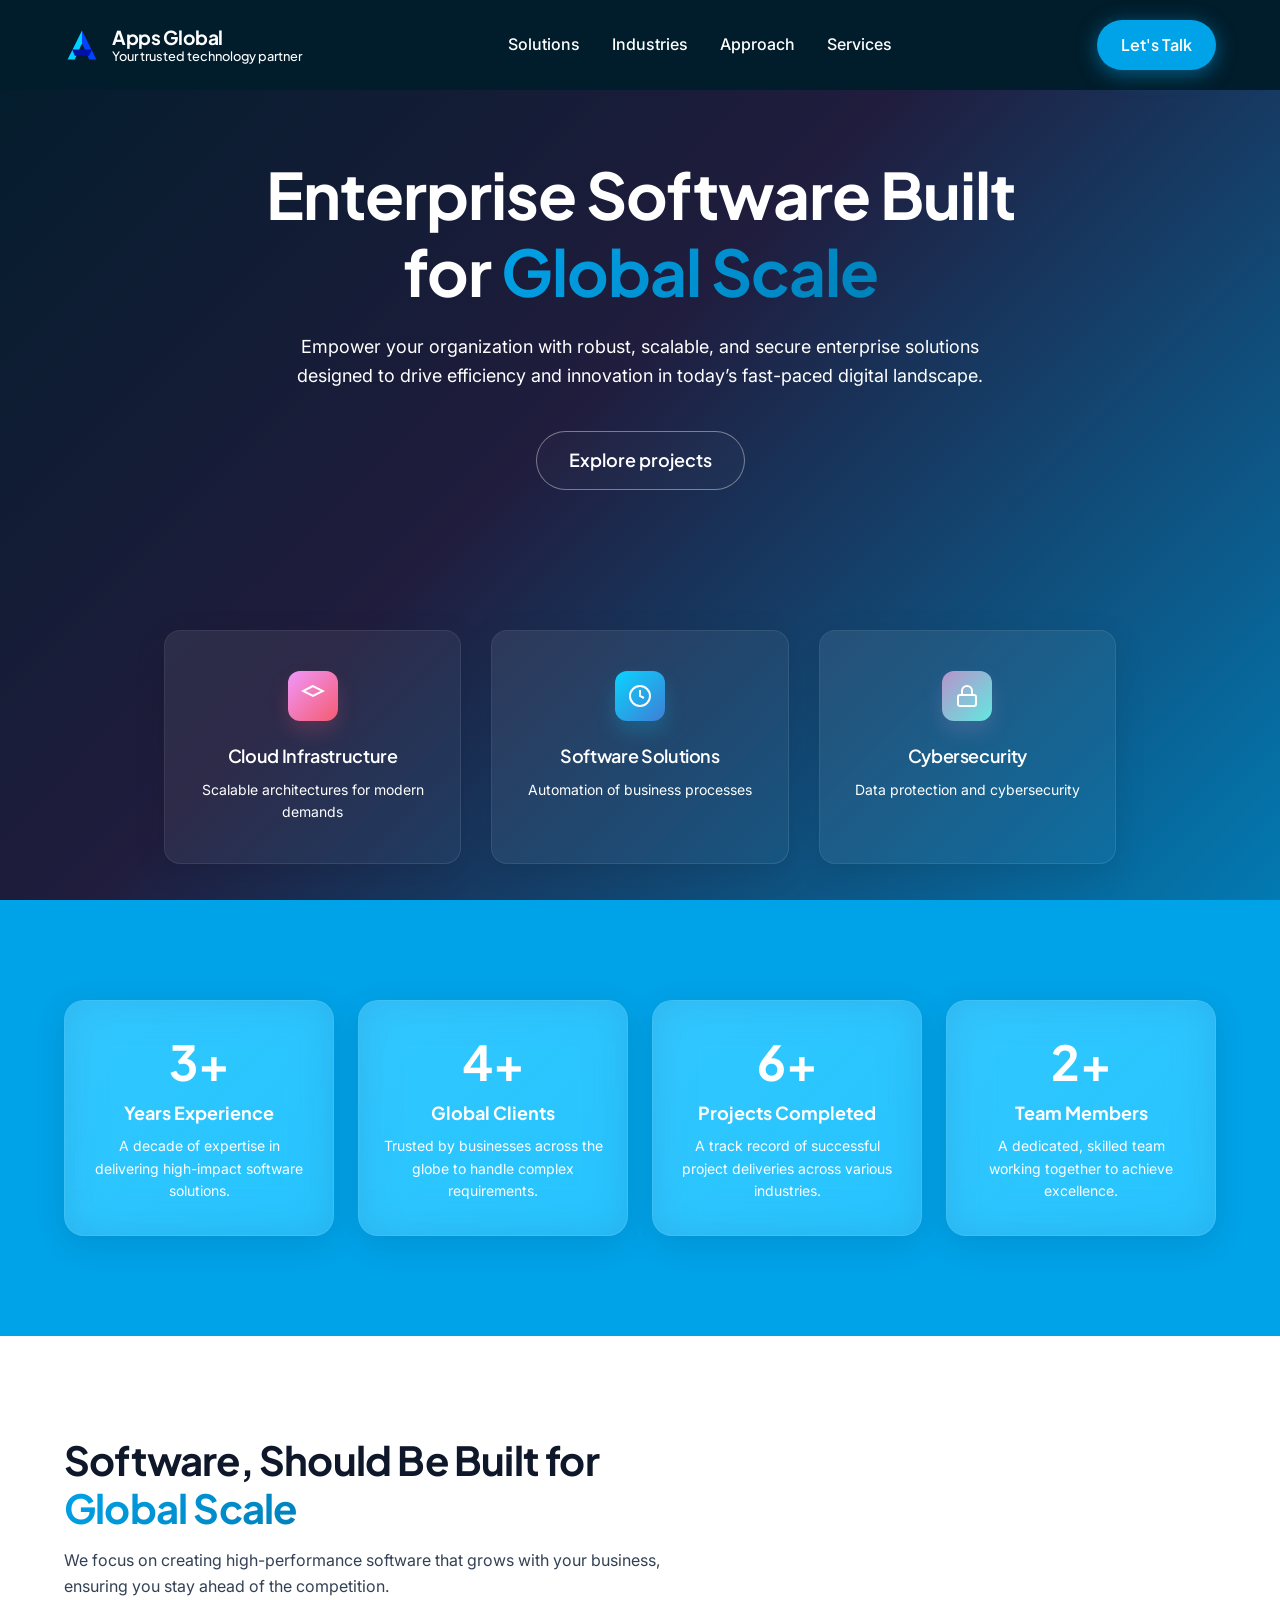
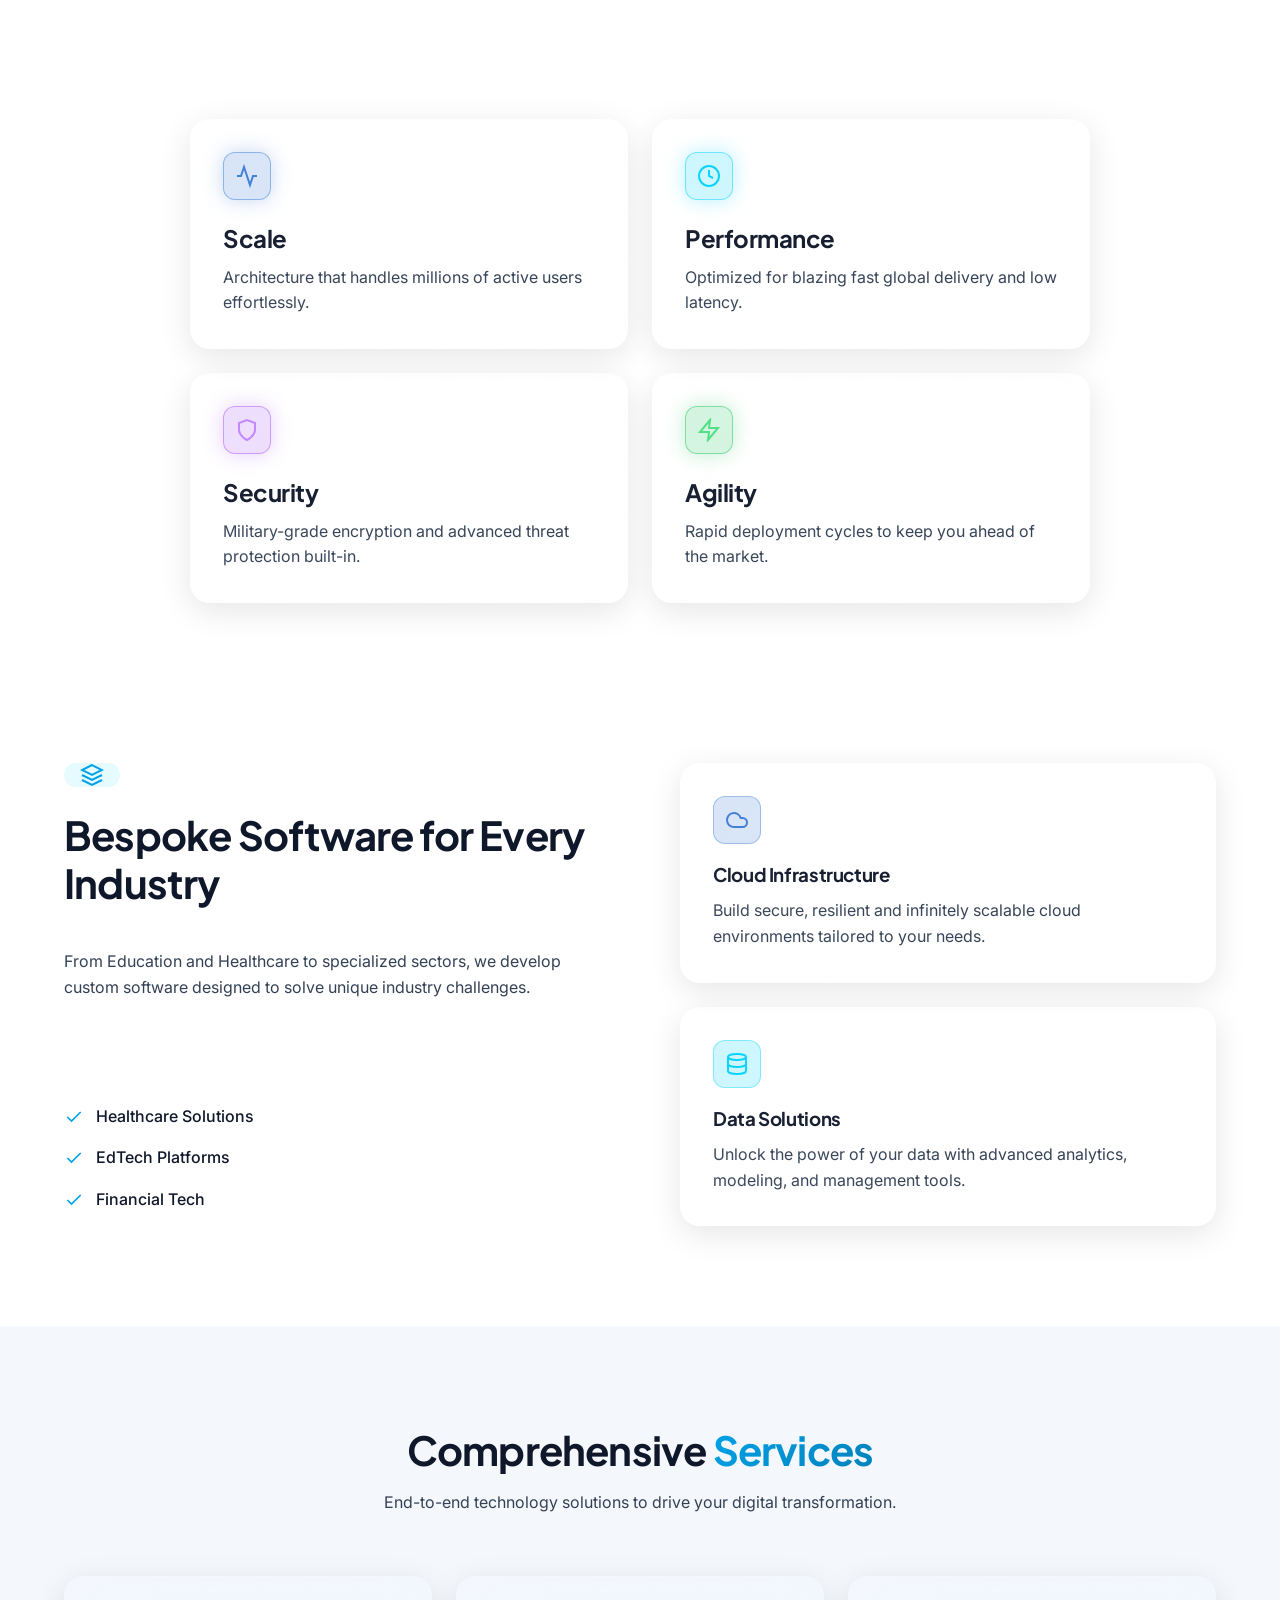
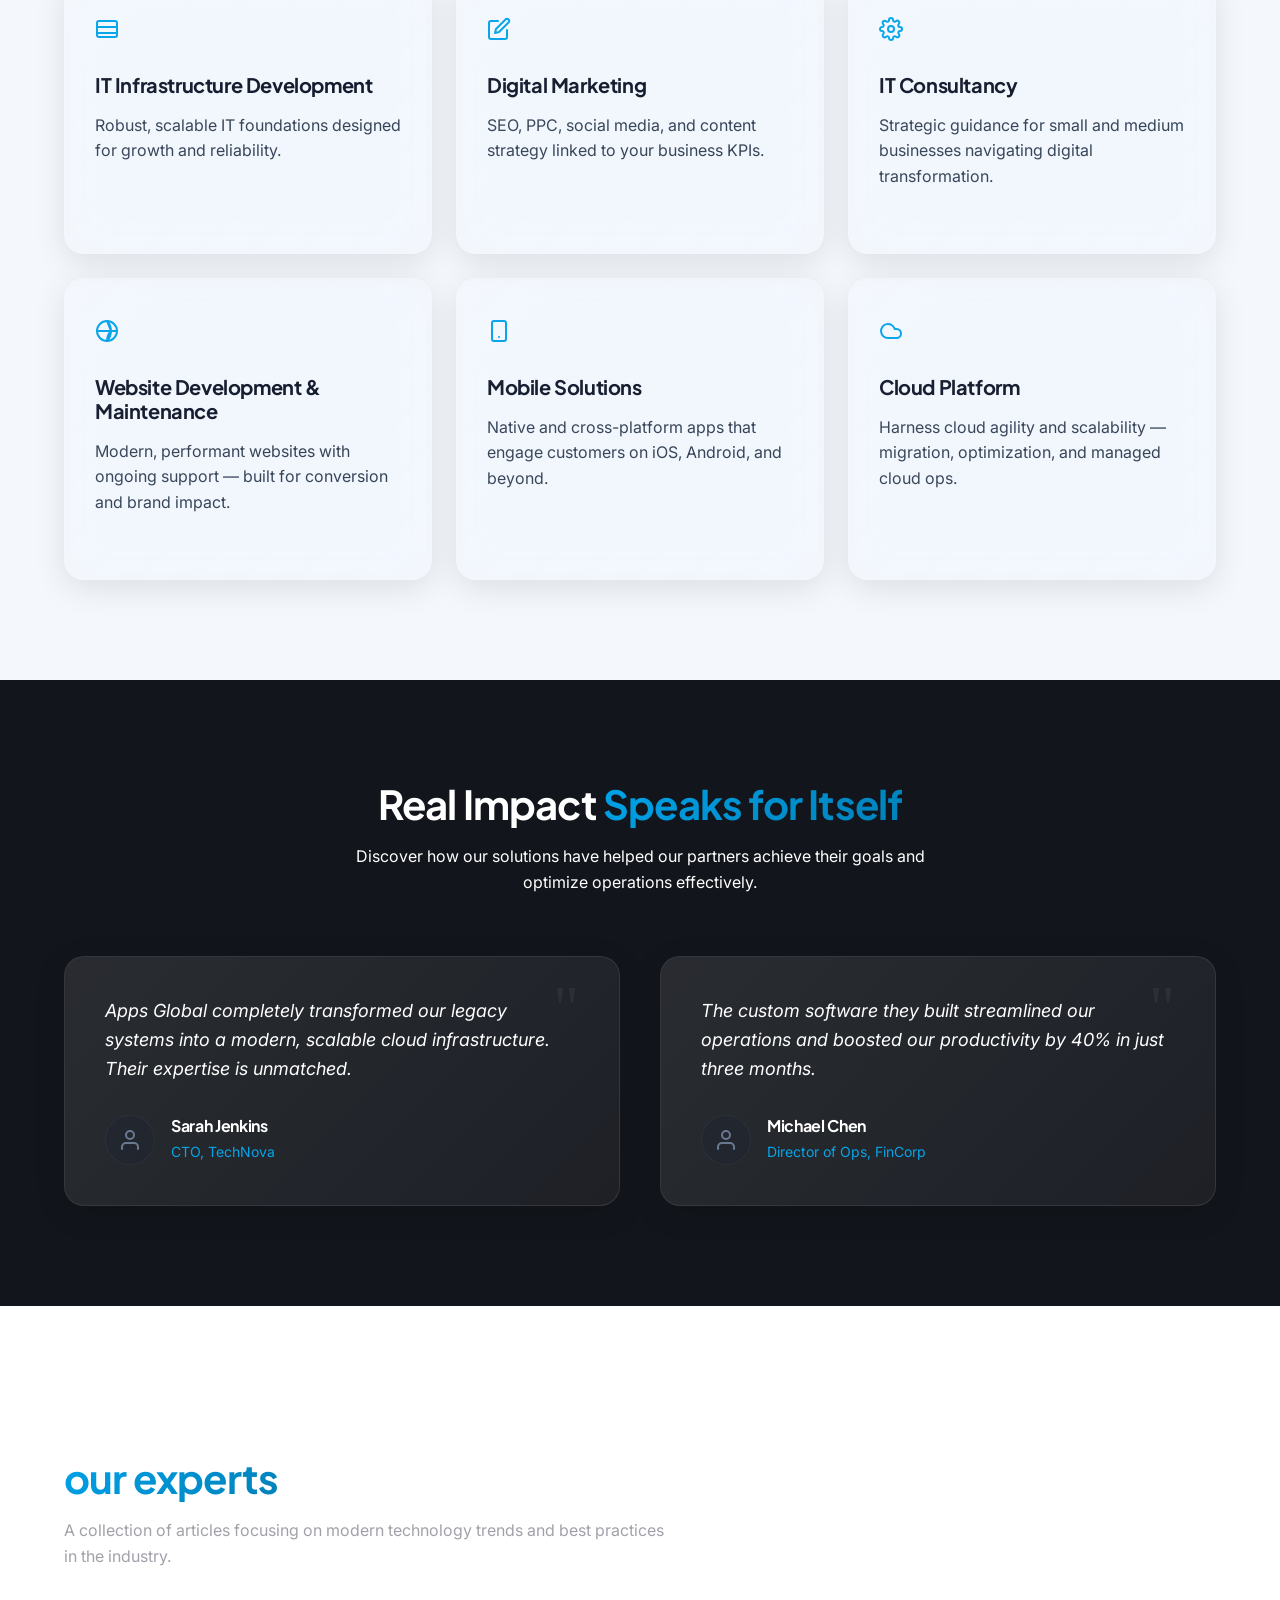
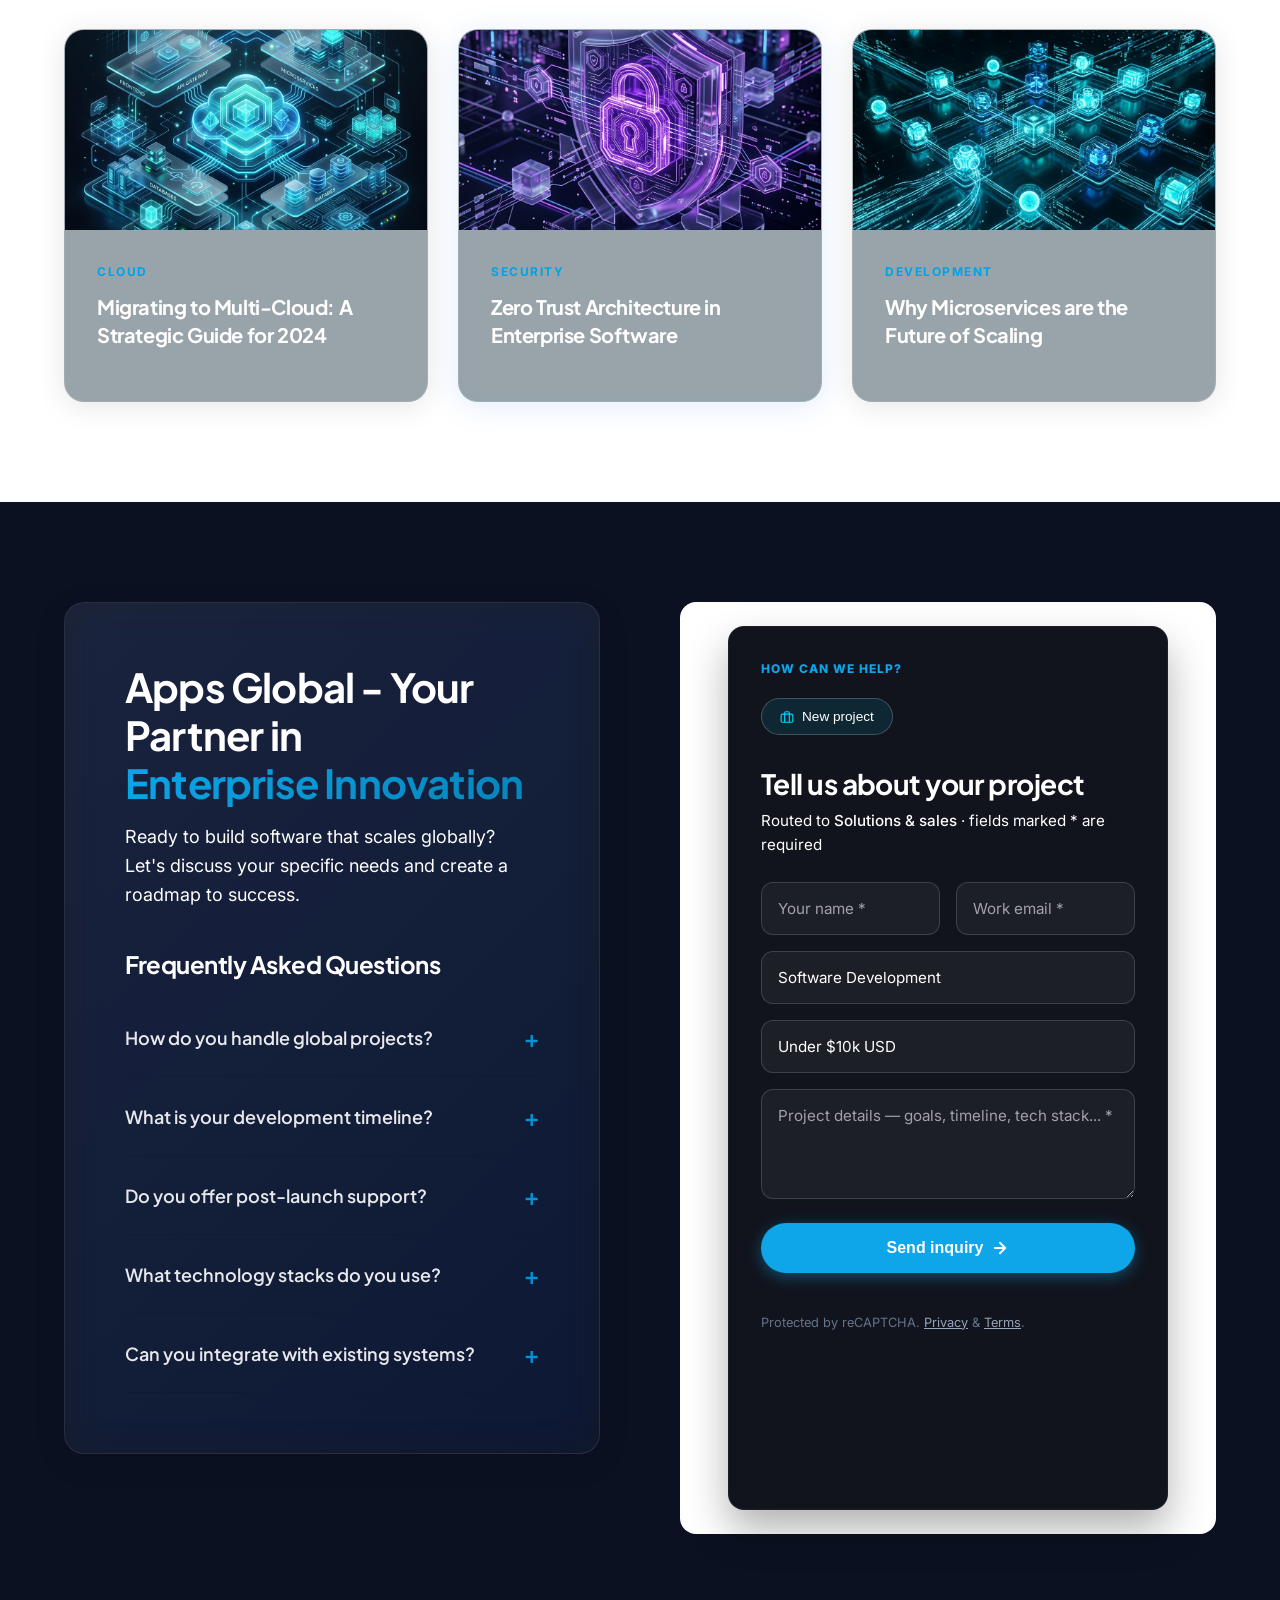
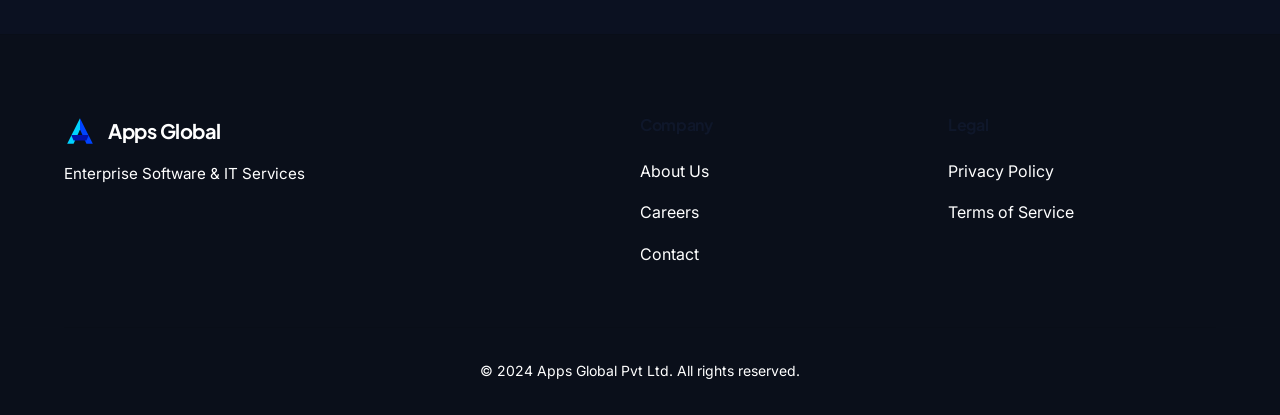
==== index.html @ 17a82697 "Final visual enhancements, animations, and blog section dark theme" ====
<!DOCTYPE html>
<html lang="en">
<head>
    <meta charset="UTF-8">
    <meta name="viewport" content="width=device-width, initial-scale=1.0">
    <title>Apps Global | Enterprise Software Built for Global Scale</title>
    <meta name="description" content="Empower your organization with robust, scalable, and secure enterprise solutions.">
    <link rel="preconnect" href="https://fonts.googleapis.com">
    <link rel="preconnect" href="https://fonts.gstatic.com" crossorigin>
    <link href="https://fonts.googleapis.com/css2?family=Inter:wght@400;500;600;700&family=Plus+Jakarta+Sans:wght@500;600;700;800&display=swap" rel="stylesheet">
    <link rel="stylesheet" href="style.css">
    <link rel="icon" type="image/svg+xml" href="favicon.svg">
</head>
<body>

    <!-- Dynamic Animated Background Orbs -->
    <div class="bg-orb orb-1"></div>
    <div class="bg-orb orb-2"></div>
    <div class="bg-orb orb-3"></div>
    <div class="grid-overlay"></div>

    <header class="navbar">
        <div class="container nav-container">
            <a href="#" class="logo" style="display: flex; align-items: center; gap: 12px; text-decoration: none;">
                <!-- Styled A Logo -->
                <svg width="36" height="36" viewBox="0 0 40 40" fill="none" xmlns="http://www.w3.org/2000/svg">
                    <path d="M20 4 L4 36 L12 36 L20 18 Z" fill="#00d2ff"/>
                    <path d="M20 4 L36 36 L28 36 L20 18 Z" fill="#0044ff"/>
                    <path d="M9 25 L31 25 L28 32 L12 32 Z" fill="#0011aa"/>
                </svg>
                <div class="logo-text" style="display: flex; flex-direction: column; line-height: 1.2;">
                    <span style="font-weight: 700; font-size: 1.2rem; color: #ffffff; letter-spacing: -0.5px;">Apps Global</span>
                    <span style="font-weight: 500; font-size: 0.8rem; color: #00d2ff;">Your trusted technology partner</span>
                </div>
            </a>
            <nav class="nav-links">
                <a href="#solutions">Solutions</a>
                <a href="#industries">Industries</a>
                <a href="#approach">Approach</a>
                <a href="#services">Services</a>
            </nav>
            <a href="#lead-form-section" class="btn btn-primary nav-cta">Let's Talk</a>
            <button class="mobile-menu-btn" aria-label="Toggle menu">
                <span></span>
                <span></span>
                <span></span>
            </button>
        </div>
        <!-- Mobile Menu Overlay -->
        <div class="mobile-menu-overlay">
            <nav class="mobile-nav-links">
                <a href="#solutions">Solutions</a>
                <a href="#industries">Industries</a>
                <a href="#approach">Approach</a>
                <a href="#services">Services</a>
                <a href="#lead-form-section" class="btn btn-primary" style="margin-top: 20px;">Let's Talk</a>
            </nav>
        </div>
    </header>

    <!-- Section 1: Hero Section -->
    <section class="hero" id="home" style="text-align: center; display: flex; align-items: center; justify-content: center; min-height: 100vh; padding-top: 120px; flex-direction: column;">
        <div class="container" style="max-width: 1000px; margin: 0 auto; display: flex; flex-direction: column; align-items: center;">
            <div class="hero-content" style="max-width: 800px; margin: 0 auto;">
                <h1 class="headline fade-up" style="margin-bottom: 24px;">Enterprise Software Built for <span class="text-gradient">Global Scale</span></h1>
                <p class="sub-headline fade-up delay-1" style="max-width: 700px; margin: 0 auto 40px;">Empower your organization with robust, scalable, and secure enterprise solutions designed to drive efficiency and innovation in today’s fast-paced digital landscape.</p>
                <div class="hero-actions fade-up delay-2" style="justify-content: center; margin-bottom: 80px;">
                    <a href="#services" class="btn btn-outline btn-lg" style="border-radius: 8px; padding: 14px 32px; border: 1px solid rgba(255,255,255,0.2); background: rgba(255,255,255,0.02);">Explore projects</a>
                </div>
            </div>
            
            <!-- 3 Cards matching screenshot layout -->
            <div class="hero-cards fade-up delay-3" style="display: grid; grid-template-columns: repeat(3, 1fr); gap: 30px; width: 100%; text-align: center;">
                <div class="glass-panel" style="padding: 40px 24px; border-radius: 16px; background: rgba(15, 23, 42, 0.4); border: 1px solid rgba(255,255,255,0.05); transition: transform 0.3s;">
                    <div style="width: 50px; height: 50px; background: linear-gradient(135deg, #f093fb, #f5576c); border-radius: 12px; margin: 0 auto 24px; display: flex; align-items: center; justify-content: center; box-shadow: 0 10px 20px rgba(245, 87, 108, 0.2);">
                        <svg width="24" height="24" viewBox="0 0 24 24" fill="none" stroke="white" stroke-width="2"><path d="M12 2L2 7l10 5 10-5-10-5z"></path></svg>
                    </div>
                    <h3 style="font-size: 1.125rem; font-weight: 600; margin-bottom: 12px;">Cloud Infrastructure</h3>
                    <p style="font-size: 0.875rem; color: var(--text-secondary);">Scalable architectures for modern demands</p>
                </div>
                <div class="glass-panel" style="padding: 40px 24px; border-radius: 16px; background: rgba(15, 23, 42, 0.4); border: 1px solid rgba(255,255,255,0.05); transition: transform 0.3s;">
                    <div style="width: 50px; height: 50px; background: linear-gradient(135deg, #00d2ff, #3a7bd5); border-radius: 12px; margin: 0 auto 24px; display: flex; align-items: center; justify-content: center; box-shadow: 0 10px 20px rgba(0, 210, 255, 0.2);">
                        <svg width="24" height="24" viewBox="0 0 24 24" fill="none" stroke="white" stroke-width="2"><circle cx="12" cy="12" r="10"></circle><polyline points="12 6 12 12 16 14"></polyline></svg>
                    </div>
                    <h3 style="font-size: 1.125rem; font-weight: 600; margin-bottom: 12px;">Software Solutions</h3>
                    <p style="font-size: 0.875rem; color: var(--text-secondary);">Automation of business processes</p>
                </div>
                <div class="glass-panel" style="padding: 40px 24px; border-radius: 16px; background: rgba(15, 23, 42, 0.4); border: 1px solid rgba(255,255,255,0.05); transition: transform 0.3s;">
                    <div style="width: 50px; height: 50px; background: linear-gradient(135deg, #b490ca, #5ee7df); border-radius: 12px; margin: 0 auto 24px; display: flex; align-items: center; justify-content: center; box-shadow: 0 10px 20px rgba(180, 144, 202, 0.2);">
                        <svg width="24" height="24" viewBox="0 0 24 24" fill="none" stroke="white" stroke-width="2"><rect x="3" y="11" width="18" height="11" rx="2" ry="2"></rect><path d="M7 11V7a5 5 0 0110 0v4"></path></svg>
                    </div>
                    <h3 style="font-size: 1.125rem; font-weight: 600; margin-bottom: 12px;">Cybersecurity</h3>
                    <p style="font-size: 0.875rem; color: var(--text-secondary);">Data protection and cybersecurity</p>
                </div>
            </div>

        </div>
    </section>

    <!-- Section 2: Key Statistics -->
    <section class="statistics section">
        <div class="container">
            <div class="stats-grid">
                <div class="stat-card glass-panel reveal">
                    <h2 class="stat-number"><span class="counter" data-target="10">0</span>+</h2>
                    <p class="stat-title">Years Experience</p>
                    <p class="stat-desc">A decade of expertise in delivering high-impact software solutions.</p>
                </div>
                <div class="stat-card glass-panel reveal delay-1">
                    <h2 class="stat-number"><span class="counter" data-target="15">0</span>+</h2>
                    <p class="stat-title">Global Clients</p>
                    <p class="stat-desc">Trusted by businesses across the globe to handle complex requirements.</p>
                </div>
                <div class="stat-card glass-panel reveal delay-2">
                    <h2 class="stat-number"><span class="counter" data-target="20">0</span>+</h2>
                    <p class="stat-title">Projects Completed</p>
                    <p class="stat-desc">A track record of successful project deliveries across various industries.</p>
                </div>
                <div class="stat-card glass-panel reveal delay-3">
                    <h2 class="stat-number"><span class="counter" data-target="6">0</span>+</h2>
                    <p class="stat-title">Team Members</p>
                    <p class="stat-desc">A dedicated, skilled team working together to achieve excellence.</p>
                </div>
            </div>
        </div>
    </section>

    <!-- Section 3: Software Solutions -->
    <section class="solutions section" id="solutions">
        <div class="container">
            <div class="section-header reveal">
                <h2 class="section-title">Software, Should Be Built for <span class="text-gradient">Global Scale</span></h2>
                <p class="section-details">We focus on creating high-performance software that grows with your business, ensuring you stay ahead of the competition.</p>
            </div>
            
            <div class="solutions-visual reveal delay-1">
                <div class="bento-grid">
                    <div class="bento-item glass-panel glow-blue">
                        <div class="bento-icon"><svg width="24" height="24" viewBox="0 0 24 24" fill="none" stroke="currentColor" stroke-width="2"><polyline points="22 12 18 12 15 21 9 3 6 12 2 12"></polyline></svg></div>
                        <h3>Scale</h3>
                        <p>Architecture that handles millions of active users effortlessly.</p>
                    </div>
                    <div class="bento-item glass-panel glow-cyan">
                        <div class="bento-icon"><svg width="24" height="24" viewBox="0 0 24 24" fill="none" stroke="currentColor" stroke-width="2"><circle cx="12" cy="12" r="10"></circle><polyline points="12 6 12 12 16 14"></polyline></svg></div>
                        <h3>Performance</h3>
                        <p>Optimized for blazing fast global delivery and low latency.</p>
                    </div>
                    <div class="bento-item glass-panel glow-purple">
                        <div class="bento-icon"><svg width="24" height="24" viewBox="0 0 24 24" fill="none" stroke="currentColor" stroke-width="2"><path d="M12 22s8-4 8-10V5l-8-3-8 3v7c0 6 8 10 8 10z"></path></svg></div>
                        <h3>Security</h3>
                        <p>Military-grade encryption and advanced threat protection built-in.</p>
                    </div>
                    <div class="bento-item glass-panel glow-green">
                        <div class="bento-icon"><svg width="24" height="24" viewBox="0 0 24 24" fill="none" stroke="currentColor" stroke-width="2"><polygon points="13 2 3 14 12 14 11 22 21 10 12 10 13 2"></polygon></svg></div>
                        <h3>Agility</h3>
                        <p>Rapid deployment cycles to keep you ahead of the market.</p>
                    </div>
                </div>
            </div>
        </div>
    </section>

    <!-- Section 4: Industry Focus & Section 6: Our Approach -->
    <section class="split-section section" id="industries" style="padding-top: 0;">
        <div class="container split-grid">
            
            <!-- Industry Focus -->
            <div class="split-content reveal">
                <div class="icon-box"><svg width="24" height="24" viewBox="0 0 24 24" fill="none" stroke="currentColor" stroke-width="2"><path d="M12 2L2 7l10 5 10-5-10-5z"></path><path d="M2 17l10 5 10-5"></path><path d="M2 12l10 5 10-5"></path></svg></div>
                <h2 class="section-title">Bespoke Software for Every Industry</h2>
                <p class="section-details">From Education and Healthcare to specialized sectors, we develop custom software designed to solve unique industry challenges.</p>
                <ul class="feature-list">
                    <li><svg width="20" height="20" viewBox="0 0 24 24" fill="none" stroke="var(--accent-primary)" stroke-width="2"><polyline points="20 6 9 17 4 12"></polyline></svg> Healthcare Solutions</li>
                    <li><svg width="20" height="20" viewBox="0 0 24 24" fill="none" stroke="var(--accent-primary)" stroke-width="2"><polyline points="20 6 9 17 4 12"></polyline></svg> EdTech Platforms</li>
                    <li><svg width="20" height="20" viewBox="0 0 24 24" fill="none" stroke="var(--accent-primary)" stroke-width="2"><polyline points="20 6 9 17 4 12"></polyline></svg> Financial Tech</li>
                </ul>
            </div>

            <!-- Our Approach -->
            <div class="split-cards reveal delay-1" id="approach">
                <div class="card glass-panel hover-lift">
                    <div class="card-icon blue-glow"><svg width="24" height="24" viewBox="0 0 24 24" fill="none" stroke="currentColor" stroke-width="2"><path d="M17.5 19H9a7 7 0 1 1 6.71-9h1.79a4.5 4.5 0 1 1 0 9Z"></path></svg></div>
                    <h3>Cloud Infrastructure</h3>
                    <p>Build secure, resilient and infinitely scalable cloud environments tailored to your needs.</p>
                </div>
                <div class="card glass-panel hover-lift">
                    <div class="card-icon cyan-glow"><svg width="24" height="24" viewBox="0 0 24 24" fill="none" stroke="currentColor" stroke-width="2"><ellipse cx="12" cy="5" rx="9" ry="3"></ellipse><path d="M21 12c0 1.66-4 3-9 3s-9-1.34-9-3"></path><path d="M3 5v14c0 1.66 4 3 9 3s9-1.34 9-3V5"></path></svg></div>
                    <h3>Data Solutions</h3>
                    <p>Unlock the power of your data with advanced analytics, modeling, and management tools.</p>
                </div>
            </div>

        </div>
    </section>

    <!-- Section 7: Services Offered -->
    <section class="services section bg-darker" id="services">
        <div class="container">
            <div class="section-header center reveal">
                <h2 class="section-title">Comprehensive <span class="text-gradient">Services</span></h2>
                <p class="section-details">End-to-end technology solutions to drive your digital transformation.</p>
            </div>
            
            <div class="services-grid" style="display: grid; grid-template-columns: repeat(auto-fit, minmax(300px, 1fr)); gap: 24px;">
                <!-- Card 1: IT Infrastructure -->
                <div class="service-card glass-panel reveal" style="display: flex; flex-direction: column;">
                    <div style="display: flex; justify-content: space-between; align-items: flex-start; margin-bottom: 24px;">
                        <div class="service-icon" style="margin-bottom: 0;"><svg width="24" height="24" viewBox="0 0 24 24" fill="none" stroke="currentColor" stroke-width="2" stroke-linecap="round" stroke-linejoin="round"><rect x="2" y="4" width="20" height="16" rx="2" ry="2"></rect><line x1="2" y1="10" x2="22" y2="10"></line><line x1="2" y1="16" x2="22" y2="16"></line></svg></div>
                    </div>
                    <h3>IT Infrastructure Development</h3>
                    <p style="margin-bottom: 24px; flex-grow: 1;">Robust, scalable IT foundations designed for growth and reliability.</p>
                </div>

                <!-- Card 2: Digital Marketing -->
                <div class="service-card glass-panel reveal delay-1" style="display: flex; flex-direction: column;">
                    <div style="display: flex; justify-content: space-between; align-items: flex-start; margin-bottom: 24px;">
                        <div class="service-icon" style="margin-bottom: 0;"><svg width="24" height="24" viewBox="0 0 24 24" fill="none" stroke="currentColor" stroke-width="2" stroke-linecap="round" stroke-linejoin="round"><path d="M11 4H4a2 2 0 0 0-2 2v14a2 2 0 0 0 2 2h14a2 2 0 0 0 2-2v-7"></path><path d="M18.5 2.5a2.121 2.121 0 0 1 3 3L12 15l-4 1 1-4 9.5-9.5z"></path></svg></div>
                    </div>
                    <h3>Digital Marketing</h3>
                    <p style="margin-bottom: 24px; flex-grow: 1;">SEO, PPC, social media, and content strategy linked to your business KPIs.</p>
                </div>

                <!-- Card 3: IT Consultancy -->
                <div class="service-card glass-panel reveal delay-2" style="display: flex; flex-direction: column;">
                    <div style="display: flex; justify-content: space-between; align-items: flex-start; margin-bottom: 24px;">
                        <div class="service-icon" style="margin-bottom: 0;"><svg width="24" height="24" viewBox="0 0 24 24" fill="none" stroke="currentColor" stroke-width="2" stroke-linecap="round" stroke-linejoin="round"><circle cx="12" cy="12" r="3"></circle><path d="M19.4 15a1.65 1.65 0 0 0 .33 1.82l.06.06a2 2 0 0 1 0 2.83 2 2 0 0 1-2.83 0l-.06-.06a1.65 1.65 0 0 0-1.82-.33 1.65 1.65 0 0 0-1 1.51V21a2 2 0 0 1-2 2 2 2 0 0 1-2-2v-.09A1.65 1.65 0 0 0 9 19.4a1.65 1.65 0 0 0-1.82.33l-.06.06a2 2 0 0 1-2.83 0 2 2 0 0 1 0-2.83l.06-.06a1.65 1.65 0 0 0 .33-1.82 1.65 1.65 0 0 0-1.51-1H3a2 2 0 0 1-2-2 2 2 0 0 1 2-2h.09A1.65 1.65 0 0 0 4.6 9a1.65 1.65 0 0 0-.33-1.82l-.06-.06a2 2 0 0 1 0-2.83 2 2 0 0 1 2.83 0l.06.06a1.65 1.65 0 0 0 1.82.33H9a1.65 1.65 0 0 0 1-1.51V3a2 2 0 0 1 2-2 2 2 0 0 1 2 2v.09a1.65 1.65 0 0 0 1 1.51 1.65 1.65 0 0 0 1.82-.33l.06-.06a2 2 0 0 1 2.83 0 2 2 0 0 1 0 2.83l-.06.06a1.65 1.65 0 0 0-.33 1.82V9a1.65 1.65 0 0 0 1.51 1H21a2 2 0 0 1 2 2 2 2 0 0 1-2 2h-.09a1.65 1.65 0 0 0-1.51 1z"></path></svg></div>
                    </div>
                    <h3>IT Consultancy</h3>
                    <p style="margin-bottom: 24px; flex-grow: 1;">Strategic guidance for small and medium businesses navigating digital transformation.</p>
                </div>

                <!-- Card 4: Website Development -->
                <div class="service-card glass-panel reveal" style="display: flex; flex-direction: column;">
                    <div style="display: flex; justify-content: space-between; align-items: flex-start; margin-bottom: 24px;">
                        <div class="service-icon" style="margin-bottom: 0;"><svg width="24" height="24" viewBox="0 0 24 24" fill="none" stroke="currentColor" stroke-width="2" stroke-linecap="round" stroke-linejoin="round"><circle cx="12" cy="12" r="10"></circle><line x1="2" y1="12" x2="22" y2="12"></line><path d="M12 2a15.3 15.3 0 0 1 4 10 15.3 15.3 0 0 1-4 10 15.3 15.3 0 0 1 4-10z"></path></svg></div>
                    </div>
                    <h3>Website Development & Maintenance</h3>
                    <p style="margin-bottom: 24px; flex-grow: 1;">Modern, performant websites with ongoing support — built for conversion and brand impact.</p>
                </div>

                <!-- Card 5: Mobile Solutions -->
                <div class="service-card glass-panel reveal delay-1" style="display: flex; flex-direction: column;">
                    <div style="display: flex; justify-content: space-between; align-items: flex-start; margin-bottom: 24px;">
                        <div class="service-icon" style="margin-bottom: 0;"><svg width="24" height="24" viewBox="0 0 24 24" fill="none" stroke="currentColor" stroke-width="2" stroke-linecap="round" stroke-linejoin="round"><rect x="5" y="2" width="14" height="20" rx="2" ry="2"></rect><line x1="12" y1="18" x2="12.01" y2="18"></line></svg></div>
                    </div>
                    <h3>Mobile Solutions</h3>
                    <p style="margin-bottom: 24px; flex-grow: 1;">Native and cross-platform apps that engage customers on iOS, Android, and beyond.</p>
                </div>

                <!-- Card 6: Cloud Platform -->
                <div class="service-card glass-panel reveal delay-2" style="display: flex; flex-direction: column;">
                    <div style="display: flex; justify-content: space-between; align-items: flex-start; margin-bottom: 24px;">
                        <div class="service-icon" style="margin-bottom: 0;"><svg width="24" height="24" viewBox="0 0 24 24" fill="none" stroke="currentColor" stroke-width="2" stroke-linecap="round" stroke-linejoin="round"><path d="M17.5 19H9a7 7 0 1 1 6.71-9h1.79a4.5 4.5 0 1 1 0 9Z"></path></svg></div>
                    </div>
                    <h3>Cloud Platform</h3>
                    <p style="margin-bottom: 24px; flex-grow: 1;">Harness cloud agility and scalability — migration, optimization, and managed cloud ops.</p>
                </div>
            </div>
        </div>
    </section>

    <!-- Section 5: Impact & Testimonials -->
    <section class="impact section">
        <div class="container">
            <div class="section-header center reveal">
                <h2 class="section-title">Real Impact <span class="text-gradient">Speaks for Itself</span></h2>
                <p class="section-details">Discover how our solutions have helped our partners achieve their goals and optimize operations effectively.</p>
            </div>
            
            <div class="testimonial-slider reveal delay-1">
                <div class="testimonial-card glass-panel">
                    <div class="quote-mark">"</div>
                    <p class="testimonial-text">Apps Global completely transformed our legacy systems into a modern, scalable cloud infrastructure. Their expertise is unmatched.</p>
                    <div class="testimonial-author">
                        <div class="author-avatar">
                            <svg viewBox="0 0 24 24" fill="none" stroke="currentColor" stroke-width="2" stroke-linecap="round" stroke-linejoin="round"><path d="M20 21v-2a4 4 0 0 0-4-4H8a4 4 0 0 0-4 4v2"></path><circle cx="12" cy="7" r="4"></circle></svg>
                        </div>
                        <div class="author-info">
                            <h4>Sarah Jenkins</h4>
                            <span>CTO, TechNova</span>
                        </div>
                    </div>
                </div>
                <div class="testimonial-card glass-panel">
                    <div class="quote-mark">"</div>
                    <p class="testimonial-text">The custom software they built streamlined our operations and boosted our productivity by 40% in just three months.</p>
                    <div class="testimonial-author">
                        <div class="author-avatar">
                            <svg viewBox="0 0 24 24" fill="none" stroke="currentColor" stroke-width="2" stroke-linecap="round" stroke-linejoin="round"><path d="M20 21v-2a4 4 0 0 0-4-4H8a4 4 0 0 0-4 4v2"></path><circle cx="12" cy="7" r="4"></circle></svg>
                        </div>
                        <div class="author-info">
                            <h4>Michael Chen</h4>
                            <span>Director of Ops, FinCorp</span>
                        </div>
                    </div>
                </div>
            </div>
        </div>
    </section>

    <!-- Section 9: Blog/Latest Insights -->
    <section class="insights section bg-darker">
        <div class="container">
            <div class="section-header reveal">
                <h2 class="section-title">A proven list of tips from <span class="text-gradient">our experts</span></h2>
                <p class="section-details">A collection of articles focusing on modern technology trends and best practices in the industry.</p>
            </div>
            
            <div class="blog-grid">
                <a href="#" class="blog-card reveal">
                    <div class="blog-image img-cloud"></div>
                    <div class="blog-content">
                        <span class="blog-category">Cloud</span>
                        <h3>Migrating to Multi-Cloud: A Strategic Guide for 2024</h3>
                    </div>
                </a>
                <a href="#" class="blog-card highlight reveal delay-1">
                    <div class="blog-image img-security"></div>
                    <div class="blog-content">
                        <span class="blog-category">Security</span>
                        <h3>Zero Trust Architecture in Enterprise Software</h3>
                    </div>
                </a>
                <a href="#" class="blog-card reveal delay-2">
                    <div class="blog-image img-dev"></div>
                    <div class="blog-content">
                        <span class="blog-category">Development</span>
                        <h3>Why Microservices are the Future of Scaling</h3>
                    </div>
                </a>
            </div>
        </div>
    </section>

    <!-- Section 8: Final CTA & Consultation -->
    <section class="final-cta section" id="contact">
        <div class="container split-grid">
            <div class="cta-box glass-panel" style="height: fit-content;">
                <div class="cta-content" style="text-align: left; padding: 0;">
                    <h2 style="font-size: 2.5rem; margin-bottom: 16px;">Apps Global - Your Partner in <span class="text-gradient">Enterprise Innovation</span></h2>
                    <p style="font-size: 1.125rem; margin-bottom: 32px;">Ready to build software that scales globally? Let's discuss your specific needs and create a roadmap to success.</p>
                    
                    <div class="faq-section" style="margin-top: 40px;">
                        <h3 class="faq-title" style="text-align: left; font-size: 1.5rem; margin-bottom: 20px;">Frequently Asked Questions</h3>
                        <div class="faq-list">
                            <div class="faq-item">
                                <button class="faq-question">How do you handle global projects? <span class="faq-icon">+</span></button>
                                <div class="faq-answer"><p>We utilize an overlapping communication window model and agile methodologies.</p></div>
                            </div>
                            <div class="faq-item">
                                <button class="faq-question">What is your development timeline? <span class="faq-icon">+</span></button>
                                <div class="faq-answer"><p>Timelines vary based on complexity, but a typical enterprise MVP takes 3-4 months.</p></div>
                            </div>
                            <div class="faq-item">
                                <button class="faq-question">Do you offer post-launch support? <span class="faq-icon">+</span></button>
                                <div class="faq-answer"><p>Yes, we provide comprehensive SLA-based support, monitoring, and continuous improvement services.</p></div>
                            </div>
                            <div class="faq-item">
                                <button class="faq-question">What technology stacks do you use? <span class="faq-icon">+</span></button>
                                <div class="faq-answer"><p>We specialize in modern enterprise tech, including React, Node.js, Python, AWS, and Azure.</p></div>
                            </div>
                            <div class="faq-item">
                                <button class="faq-question">Can you integrate with existing systems? <span class="faq-icon">+</span></button>
                                <div class="faq-answer"><p>Absolutely. We seamlessly integrate custom solutions with your legacy software and third-party APIs.</p></div>
                            </div>
                        </div>
                    </div>
                </div>
            </div>
            
            <div class="consultation-form-wrapper" id="lead-form-section">
                <div class="consultation-form new-form-layout">
                    <div class="form-pre-header">HOW CAN WE HELP?</div>
                    
                    <div class="form-chips">
                        <button type="button" class="form-chip active"><svg width="14" height="14" viewBox="0 0 24 24" fill="none" stroke="currentColor" stroke-width="2"><rect x="2" y="7" width="20" height="14" rx="2" ry="2"></rect><path d="M16 21V5a2 2 0 0 0-2-2h-4a2 2 0 0 0-2 2v16"></path></svg> New project</button>
                    </div>

                    <div class="form-main-header">
                        <h3 style="font-size: 1.75rem; margin-bottom: 8px;">Tell us about your project</h3>
                        <p style="color: #a1a1aa; font-size: 0.95rem; margin-bottom: 24px;">Routed to <span style="color: #f8fafc; font-weight: 500;">Solutions & sales</span> · fields marked * are required</p>
                    </div>
                    
                    <form class="lead-form new-lead-form" id="lead-form" action="thank-you.html">
                        <div class="form-row-2">
                            <input type="text" name="name" placeholder="Your name *" required>
                            <input type="email" name="email" placeholder="Work email *" required>
                        </div>
                        
                        <select name="service">
                            <option>Software Development</option>
                            <option>Cloud Migration</option>
                            <option>IT Consulting</option>
                        </select>
                        
                        <select name="budget">
                            <option>Under $10k USD</option>
                            <option>$10k - $50k USD</option>
                            <option>$50k+ USD</option>
                        </select>
                        
                        <textarea name="details" placeholder="Project details — goals, timeline, tech stack... *" rows="4" required></textarea>
                        
                        <button type="submit" class="btn-submit-cyan" id="submit-btn">
                              Send inquiry 
                            <svg width="18" height="18" viewBox="0 0 24 24" fill="none" stroke="currentColor" stroke-width="2.5" stroke-linecap="round" stroke-linejoin="round"><path d="M5 12h14M12 5l7 7-7 7"/></svg>
                        </button>
                        
                        <div class="form-footer" style="text-align: left; font-size: 0.8rem; color: #64748b;">
                            Protected by reCAPTCHA. <a href="#" style="color: #94a3b8; text-decoration: underline;">Privacy</a> & <a href="#" style="color: #94a3b8; text-decoration: underline;">Terms</a>.
                        </div>
                    </form>
                </div>
            </div>
        </div>
    </section>

    <footer class="footer">
        <div class="container">
            <div class="footer-grid">
                <div class="footer-brand">
                    <a href="#" class="logo" style="display: flex; align-items: center; gap: 12px; text-decoration: none; margin-bottom: 16px;">
                        <svg width="32" height="32" viewBox="0 0 40 40" fill="none" xmlns="http://www.w3.org/2000/svg">
                            <path d="M20 4 L4 36 L12 36 L20 18 Z" fill="#00d2ff"/>
                            <path d="M20 4 L36 36 L28 36 L20 18 Z" fill="#0044ff"/>
                            <path d="M9 25 L31 25 L28 32 L12 32 Z" fill="#0011aa"/>
                        </svg>
                        <span style="font-weight: 700; font-size: 1.25rem; color: #ffffff; letter-spacing: -0.5px;">Apps Global</span>
                    </a>
                    <p style="color: #94a3b8; font-size: 0.95rem; line-height: 1.5;">Enterprise Software & IT Services</p>
                </div>
                <div class="footer-links">
                    <h4>Company</h4>
                    <a href="#">About Us</a>
                    <a href="#">Careers</a>
                    <a href="#">Contact</a>
                </div>
                <div class="footer-links">
                    <h4>Legal</h4>
                    <a href="#">Privacy Policy</a>
                    <a href="#">Terms of Service</a>
                </div>
            </div>
            <div class="footer-bottom">
                <p>&copy; 2024 Apps Global Pvt Ltd. All rights reserved.</p>
            </div>
        </div>
    </footer>

    <script src="script.js"></script>
</body>
</html>
---- style.css ----
/* =========================================
   VARIABLES & DESIGN TOKENS
   ========================================= */
:root {
    /* Color Palette */
    --bg-primary: #ffffff;
    --bg-secondary: #f4f7fb;
    --bg-glass: rgba(255, 255, 255, 0.8);
    --bg-glass-hover: rgba(255, 255, 255, 0.95);
    
    --accent-primary: #00a2e8;
    --accent-secondary: #0081ba;
    --accent-glow: rgba(0, 162, 232, 0.4);
    
    --text-primary: #0f172a;
    --text-secondary: #334155;
    --text-muted: #64748b;
    
    --border-color: rgba(0, 0, 0, 0.08);
    
    /* Typography */
    --font-heading: 'Plus Jakarta Sans', sans-serif;
    --font-body: 'Inter', sans-serif;
    
    /* Spacing & Layout */
    --container-max: 1200px;
    --section-pad: 100px 0;
    
    /* Transitions */
    --transition-fast: 0.2s ease;
    --transition-normal: 0.3s cubic-bezier(0.4, 0, 0.2, 1);
    --transition-slow: 0.5s cubic-bezier(0.4, 0, 0.2, 1);
}

/* =========================================
   RESET & BASE STYLES
   ========================================= */
* {
    margin: 0;
    padding: 0;
    box-sizing: border-box;
}

html {
    scroll-behavior: smooth;
    font-size: 16px;
}

body {
    font-family: var(--font-body);
    background-color: var(--bg-primary);
    color: var(--text-secondary);
    line-height: 1.6;
    overflow-x: hidden;
    position: relative;
}

h1, h2, h3, h4, h5, h6 {
    font-family: var(--font-heading);
    color: var(--text-primary);
    line-height: 1.2;
    font-weight: 700;
    letter-spacing: -0.02em;
}

a {
    text-decoration: none;
    color: inherit;
    transition: var(--transition-fast);
}

ul {
    list-style: none;
}

.container {
    max-width: var(--container-max);
    margin: 0 auto;
    padding: 0 24px;
}

.section {
    padding: var(--section-pad);
    position: relative;
    z-index: 10;
}

.bg-darker {
    background-color: var(--bg-secondary);
}

/* =========================================
   UTILITIES & COMPONENTS
   ========================================= */
.text-gradient {
    background: linear-gradient(135deg, var(--accent-primary), var(--accent-secondary));
    -webkit-background-clip: text;
    -webkit-text-fill-color: transparent;
    background-clip: text;
    display: inline-block;
}

.glass-panel {
    background: var(--bg-glass);
    backdrop-filter: blur(16px);
    -webkit-backdrop-filter: blur(16px);
    border: 1px solid var(--border-color);
    border-radius: 20px;
    box-shadow: 0 4px 30px rgba(0, 0, 0, 0.1);
    position: relative;
    overflow: hidden;
}
.glass-panel::before {
    content: '';
    position: absolute;
    top: 0; left: 0; right: 0; bottom: 0;
    background: linear-gradient(135deg, rgba(255,255,255,0.05) 0%, rgba(255,255,255,0) 100%);
    pointer-events: none;
}

.hover-lift {
    transition: var(--transition-normal);
}
.hover-lift:hover {
    transform: translateY(-8px);
    border-color: rgba(0, 210, 255, 0.3);
    box-shadow: 0 15px 40px rgba(0, 0, 0, 0.4), 0 0 20px var(--accent-glow);
}

/* Buttons */
.btn {
    display: inline-flex;
    align-items: center;
    justify-content: center;
    gap: 8px;
    padding: 12px 24px;
    border-radius: 8px;
    font-weight: 600;
    font-family: var(--font-heading);
    cursor: pointer;
    transition: var(--transition-normal);
    border: none;
    font-size: 1rem;
}

.btn-lg {
    padding: 16px 32px;
    font-size: 1.125rem;
}

.btn-primary {
    background: linear-gradient(135deg, var(--accent-primary), var(--accent-secondary));
    color: #fff;
    box-shadow: 0 4px 15px var(--accent-glow), inset 0 1px 1px rgba(255, 255, 255, 0.3);
    border: 1px solid rgba(255, 255, 255, 0.1);
}

.btn-primary:hover {
    box-shadow: 0 8px 25px var(--accent-glow), inset 0 1px 1px rgba(255, 255, 255, 0.4);
    transform: translateY(-2px);
    color: #fff;
}

.btn-outline {
    background: transparent;
    color: var(--text-primary);
    border: 1px solid var(--border-color);
}

.btn-outline:hover {
    background: rgba(255, 255, 255, 0.05);
    border-color: var(--accent-primary);
    color: var(--accent-primary);
}

/* Background Effects */
.blob {
    position: fixed;
    filter: blur(100px);
    border-radius: 50%;
    z-index: 0;
    opacity: 0.4;
    animation: float 20s infinite ease-in-out alternate;
}
.blob-1 {
    top: -10%;
    left: -10%;
    width: 60vw;
    height: 60vw;
    background: radial-gradient(circle, var(--accent-secondary) 0%, transparent 60%);
    opacity: 0.15;
}
.blob-2 {
    bottom: -10%;
    right: -10%;
    width: 50vw;
    height: 50vw;
    background: radial-gradient(circle, var(--accent-primary) 0%, transparent 60%);
    animation-delay: -5s;
    opacity: 0.15;
}
.grid-overlay {
    position: fixed;
    top: 0; left: 0; right: 0; bottom: 0;
    background-image: 
        linear-gradient(rgba(255,255,255,0.015) 1px, transparent 1px),
        linear-gradient(90deg, rgba(255,255,255,0.015) 1px, transparent 1px);
    background-size: 50px 50px;
    z-index: 1;
    pointer-events: none;
    mask-image: radial-gradient(circle at center, black 40%, transparent 100%);
    -webkit-mask-image: radial-gradient(circle at center, black 40%, transparent 100%);
}

@keyframes float {
    0% { transform: translate(0, 0) scale(1); }
    100% { transform: translate(50px, 50px) scale(1.1); }
}

/* =========================================
   NAVIGATION
   ========================================= */
.navbar {
    position: fixed;
    top: 0;
    left: 0;
    right: 0;
    z-index: 100;
    padding: 20px 0;
    transition: var(--transition-normal);
}
.navbar.scrolled {
    padding: 12px 0;
    background: rgba(4, 8, 20, 0.85);
    backdrop-filter: blur(12px);
    border-bottom: 1px solid var(--border-color);
}

.nav-container {
    display: flex;
    justify-content: space-between;
    align-items: center;
}

.logo {
    display: flex;
    align-items: center;
    gap: 12px;
    font-family: var(--font-heading);
    font-weight: 800;
    font-size: 1.25rem;
    color: var(--text-primary);
}

.logo-icon {
    width: 32px;
    height: 32px;
    background: linear-gradient(135deg, var(--accent-primary), var(--accent-secondary));
    border-radius: 8px;
    position: relative;
    overflow: hidden;
}
.logo-icon::after {
    content: '';
    position: absolute;
    top: 50%; left: 50%; transform: translate(-50%, -50%);
    width: 12px; height: 12px;
    background: var(--bg-primary);
    border-radius: 50%;
}

.nav-links {
    display: flex;
    gap: 32px;
}
.nav-links a {
    color: var(--text-secondary);
    font-weight: 500;
    position: relative;
}
.nav-links a::after {
    content: '';
    position: absolute;
    bottom: -4px;
    left: 0;
    width: 0%;
    height: 2px;
    background: var(--accent-primary);
    transition: var(--transition-fast);
}
.nav-links a:hover {
    color: var(--text-primary);
}
.nav-links a:hover::after {
    width: 100%;
}

.mobile-menu-btn {
    display: none;
    background: none;
    border: none;
    cursor: pointer;
    flex-direction: column;
    gap: 6px;
    z-index: 1000;
}
.mobile-menu-btn span {
    width: 24px;
    height: 2px;
    background: var(--text-primary);
    transition: var(--transition-fast);
}
.mobile-menu-btn.active span:nth-child(1) { transform: translateY(8px) rotate(45deg); }
.mobile-menu-btn.active span:nth-child(2) { opacity: 0; }
.mobile-menu-btn.active span:nth-child(3) { transform: translateY(-8px) rotate(-45deg); }

.mobile-menu-overlay {
    position: fixed;
    top: 0;
    left: 0;
    width: 100%;
    height: 100vh;
    background: rgba(4, 8, 20, 0.95);
    backdrop-filter: blur(10px);
    z-index: 999;
    display: flex;
    align-items: center;
    justify-content: center;
    opacity: 0;
    visibility: hidden;
    transition: all 0.3s ease;
}
.mobile-menu-overlay.active {
    opacity: 1;
    visibility: visible;
}
.mobile-nav-links {
    display: flex;
    flex-direction: column;
    gap: 32px;
    text-align: center;
    transform: translateY(20px);
    transition: all 0.3s ease 0.1s;
}
.mobile-menu-overlay.active .mobile-nav-links {
    transform: translateY(0);
}
.mobile-nav-links a {
    font-size: 1.5rem;
    font-weight: 600;
    color: var(--text-primary);
}

/* =========================================
   HERO SECTION
   ========================================= */
.hero {
    min-height: 100vh;
    display: flex;
    align-items: center;
    padding-top: 120px;
    position: relative;
    z-index: 10;
}
.hero .container {
    display: grid;
    grid-template-columns: 1fr 1fr;
    gap: 60px;
    align-items: center;
}

.hero-badge {
    display: inline-block;
    padding: 6px 16px;
    background: rgba(0, 210, 255, 0.1);
    color: var(--accent-primary);
    border: 1px solid rgba(0, 210, 255, 0.2);
    border-radius: 100px;
    font-size: 0.875rem;
    font-weight: 600;
    margin-bottom: 24px;
    text-transform: uppercase;
    letter-spacing: 1px;
}

.headline {
    font-size: clamp(2.5rem, 5vw, 4rem);
    margin-bottom: 24px;
    letter-spacing: -1px;
}

.sub-headline {
    font-size: 1.125rem;
    margin-bottom: 40px;
    max-width: 500px;
}

.hero-actions {
    display: flex;
    gap: 16px;
}

.hero-visual {
    position: relative;
}

.consultation-form {
    background-color: #f6f8fa;
    border-radius: 16px;
    padding: 32px;
    width: 100%;
    max-width: 440px;
    margin: 0 auto;
    color: #334155;
    box-shadow: 0 20px 40px rgba(0,0,0,0.3);
    font-family: var(--font-body);
}

.form-header {
    display: flex;
    gap: 16px;
    margin-bottom: 24px;
}

.sparkle-icon {
    width: 24px;
    height: 24px;
    flex-shrink: 0;
    margin-top: 2px;
}

.form-titles h3 {
    font-size: 1.125rem;
    color: #0f172a;
    margin-bottom: 4px;
    font-weight: 700;
}

.form-titles p {
    font-size: 0.875rem;
    color: #64748b;
}

.lead-form {
    display: flex;
    flex-direction: column;
    gap: 16px;
}

.lead-form input,
.lead-form select {
    width: 100%;
    padding: 14px 16px;
    border: 1px solid #e2e8f0;
    border-radius: 12px;
    background-color: #ffffff;
    color: #64748b;
    font-size: 0.95rem;
    font-family: inherit;
    outline: none;
    transition: var(--transition-fast);
}

.lead-form input:focus,
.lead-form select:focus {
    border-color: #00a8e8;
    box-shadow: 0 0 0 3px rgba(0, 168, 232, 0.1);
}

.btn-submit {
    background-color: #00a8e8;
    color: white;
    border: none;
    padding: 14px 16px;
    border-radius: 10px;
    font-size: 1rem;
    font-weight: 700;
    display: flex;
    justify-content: center;
    align-items: center;
    gap: 8px;
    cursor: pointer;
    transition: var(--transition-fast);
    margin-top: 8px;
    font-family: inherit;
}

.btn-submit:hover {
    background-color: #008fca;
}

.form-footer {
    margin-top: 16px;
    font-size: 0.75rem;
    color: #94a3b8;
}

.form-footer a {
    color: #94a3b8;
    text-decoration: underline;
}

/* =========================================
   STATISTICS
   ========================================= */
.stats-grid {
    display: grid;
    grid-template-columns: repeat(4, 1fr);
    gap: 24px;
}
.stat-card {
    padding: 32px 24px;
    text-align: center;
}
.stat-number {
    font-size: 3rem;
    color: var(--accent-primary);
    margin-bottom: 8px;
}
.stat-title {
    color: var(--text-primary);
    font-family: var(--font-heading);
    font-weight: 700;
    margin-bottom: 8px;
    font-size: 1.125rem;
}
.stat-desc {
    font-size: 0.875rem;
}

/* =========================================
   SECTIONS GENERAL
   ========================================= */
.section-header {
    margin-bottom: 60px;
    max-width: 600px;
}
.section-header.center {
    text-align: center;
    margin-left: auto;
    margin-right: auto;
}
.section-title {
    font-size: 2.5rem;
    margin-bottom: 16px;
}

/* =========================================
   SOLUTIONS ORBIT
   ========================================= */
.solutions-visual {
    display: flex;
    justify-content: center;
    align-items: center;
    padding: 60px 0;
}
.bento-grid {
    display: grid;
    grid-template-columns: repeat(2, 1fr);
    gap: 24px;
    width: 100%;
    max-width: 900px;
    margin: 0 auto;
}

.bento-item {
    padding: 32px;
    display: flex;
    flex-direction: column;
    justify-content: center;
    position: relative;
    overflow: hidden;
    transition: transform 0.3s ease, box-shadow 0.3s ease;
}

.bento-item:hover {
    transform: translateY(-5px);
}

.bento-icon {
    width: 48px;
    height: 48px;
    border-radius: 12px;
    display: flex;
    align-items: center;
    justify-content: center;
    margin-bottom: 24px;
    color: white;
}

.glow-blue .bento-icon { background: rgba(58, 123, 213, 0.2); border: 1px solid rgba(58, 123, 213, 0.5); color: #3a7bd5; box-shadow: 0 0 20px rgba(58, 123, 213, 0.3); }
.glow-cyan .bento-icon { background: rgba(0, 210, 255, 0.2); border: 1px solid rgba(0, 210, 255, 0.5); color: #00d2ff; box-shadow: 0 0 20px rgba(0, 210, 255, 0.3); }
.glow-purple .bento-icon { background: rgba(168, 85, 247, 0.2); border: 1px solid rgba(168, 85, 247, 0.5); color: #c084fc; box-shadow: 0 0 20px rgba(168, 85, 247, 0.3); }
.glow-green .bento-icon { background: rgba(34, 197, 94, 0.2); border: 1px solid rgba(34, 197, 94, 0.5); color: #4ade80; box-shadow: 0 0 20px rgba(34, 197, 94, 0.3); }

.bento-item h3 {
    font-size: 1.5rem;
    margin-bottom: 12px;
    color: var(--text-primary);
}

.bento-item p {
    font-size: 1rem;
    color: var(--text-secondary);
    line-height: 1.6;
}

@media (max-width: 768px) {
    .bento-grid {
        grid-template-columns: 1fr;
    }
}

/* =========================================
   SPLIT SECTION (Industries & Approach)
   ========================================= */
.split-grid {
    display: grid;
    grid-template-columns: 1fr 1fr;
    gap: 80px;
    align-items: stretch;
}
.split-grid > * {
    display: flex;
    flex-direction: column;
    height: 100%;
}
.split-grid > * > * {
    height: 100%;
}
.icon-box {
    width: 56px; height: 56px;
    background: rgba(0,210,255,0.1);
    color: var(--accent-primary);
    border-radius: 16px;
    display: flex; align-items: center; justify-content: center;
    margin-bottom: 24px;
}
.feature-list { margin-top: 32px; display: flex; flex-direction: column; gap: 16px; }
.feature-list li {
    display: flex; align-items: center; gap: 12px;
    color: var(--text-primary); font-weight: 500;
}
.split-cards { display: flex; flex-direction: column; gap: 24px; }
.split-cards .card { padding: 32px; }
.card-icon {
    width: 48px; height: 48px; border-radius: 12px;
    display: flex; align-items: center; justify-content: center;
    margin-bottom: 20px; color: white;
}
.blue-glow { background: rgba(58,123,213,0.2); color: #3a7bd5; border: 1px solid rgba(58,123,213,0.4); }
.cyan-glow { background: rgba(0,210,255,0.2); color: #00d2ff; border: 1px solid rgba(0,210,255,0.4); }
.card h3 { margin-bottom: 12px; }

/* =========================================
   SERVICES
   ========================================= */
.services-grid {
    display: grid;
    grid-template-columns: repeat(3, 1fr);
    gap: 30px;
}
.service-card {
    padding: 40px 30px;
}
.service-icon {
    color: var(--accent-primary);
    margin-bottom: 24px;
}
.service-card h3 { margin-bottom: 16px; font-size: 1.25rem; }

/* =========================================
   TESTIMONIALS
   ========================================= */
.testimonial-slider {
    display: grid;
    grid-template-columns: 1fr 1fr;
    gap: 40px;
}
.testimonial-card {
    padding: 40px;
    position: relative;
}
.quote-mark {
    position: absolute; top: 20px; right: 40px;
    font-size: 4rem; font-family: serif; color: rgba(255,255,255,0.05); line-height: 1;
}
.testimonial-text {
    font-size: 1.125rem; color: var(--text-primary); margin-bottom: 32px; font-style: italic;
}
.testimonial-author {
    display: flex; align-items: center; gap: 16px;
}
.author-avatar {
    width: 50px; height: 50px; border-radius: 50%;
    background: #1a1e27;
    display: flex;
    align-items: center;
    justify-content: center;
    color: #64748b;
    border: 1px solid rgba(255, 255, 255, 0.05);
}
.author-avatar svg {
    width: 24px;
    height: 24px;
}
.author-info h4 { font-size: 1rem; margin-bottom: 4px; }
.author-info span { font-size: 0.875rem; color: var(--accent-primary); }

/* =========================================
   BLOG INSIGHTS
   ========================================= */
.blog-grid {
    display: grid; grid-template-columns: repeat(3, 1fr); gap: 30px;
}
.blog-card {
    display: flex; flex-direction: column; overflow: hidden;
    background: var(--bg-glass);
    backdrop-filter: blur(16px);
    -webkit-backdrop-filter: blur(16px);
    border: 1px solid var(--border-color);
    border-radius: 20px;
    box-shadow: 0 4px 30px rgba(0, 0, 0, 0.1);
    transition: var(--transition-normal);
}
.blog-card.highlight {
    border-color: rgba(59, 130, 246, 0.4);
    box-shadow: 0 4px 30px rgba(59, 130, 246, 0.15), inset 0 0 20px rgba(59, 130, 246, 0.05);
}
.blog-card:not(.highlight):hover {
    border-color: rgba(255,255,255,0.15);
    transform: translateY(-6px);
    box-shadow: 0 10px 40px rgba(0,0,0,0.3);
}
.blog-image {
    height: 200px; 
    position: relative;
    border-bottom: 1px solid var(--border-color);
    overflow: hidden;
}
.img-cloud {
    background-image: url('blog-cloud.png');
    background-size: cover;
    background-position: center;
}
.img-security {
    background-image: url('blog-security.png');
    background-size: cover;
    background-position: center;
}
.img-dev {
    background-image: url('blog-dev.png');
    background-size: cover;
    background-position: center;
}
.blog-content { padding: 32px; display: flex; flex-direction: column; flex-grow: 1; }
.blog-category {
    font-size: 0.75rem; text-transform: uppercase; letter-spacing: 1.5px;
    color: var(--accent-primary); font-weight: 700; margin-bottom: 12px;
}
.blog-card h3 { font-size: 1.25rem; margin-bottom: 20px; line-height: 1.4; }
.blog-meta { margin-top: auto; font-size: 0.875rem; color: var(--text-muted); }

/* =========================================
   CTA & FAQ
   ========================================= */
.cta-box {
    padding: 60px;
    text-align: center;
    background: linear-gradient(135deg, rgba(30,41,59,0.7), rgba(15,23,42,0.9));
    border-color: rgba(0,210,255,0.2);
    margin-bottom: 80px;
}
.cta-content h2 { font-size: 2.5rem; margin-bottom: 16px; }
.cta-content p { font-size: 1.25rem; margin-bottom: 32px; }
.cta-buttons { display: flex; gap: 16px; justify-content: center; }

.faq-section { max-width: 800px; margin: 0 auto; }
.faq-title { font-size: 2rem; margin-bottom: 32px; text-align: center; }
.faq-item {
    border-bottom: 1px solid var(--border-color);
}
.faq-question {
    width: 100%; padding: 24px 0; background: none; border: none;
    color: var(--text-primary); font-family: var(--font-heading); font-weight: 600; font-size: 1.125rem;
    display: flex; justify-content: space-between; align-items: center;
    cursor: pointer; text-align: left;
}
.faq-icon { font-size: 1.5rem; color: var(--accent-primary); transition: transform 0.3s; }
.faq-item.active .faq-icon { transform: rotate(45deg); }
.faq-answer {
    max-height: 0; overflow: hidden; transition: max-height 0.3s ease-out;
}
.faq-item.active .faq-answer { max-height: 200px; padding-bottom: 24px; }

/* =========================================
   FOOTER
   ========================================= */
.footer {
    border-top: 1px solid var(--border-color);
    padding: 80px 0 32px;
    background-color: var(--bg-primary);
}
.footer-grid {
    display: grid; grid-template-columns: 2fr 1fr 1fr; gap: 40px; margin-bottom: 60px;
}
.footer-brand p { margin-top: 16px; max-width: 300px; }
.footer-links { display: flex; flex-direction: column; gap: 16px; }
.footer-links h4 { color: var(--text-primary); margin-bottom: 8px; }
.footer-links a:hover { color: var(--accent-primary); }
.footer-bottom {
    border-top: 1px solid var(--border-color); padding-top: 32px;
    text-align: center; font-size: 0.875rem;
}

/* =========================================
   DASHBOARD CARD
   ========================================= */
.main-dashboard {
    width: 100%;
    height: 400px;
    padding: 20px;
    display: flex;
    flex-direction: column;
    gap: 20px;
    background: linear-gradient(135deg, rgba(30,41,59,0.7), rgba(15,23,42,0.8));
    border: 1px solid rgba(255,255,255,0.1);
    box-shadow: 0 25px 50px -12px rgba(0,0,0,0.5);
    border-radius: 12px;
    transform: perspective(1000px) rotateY(-15deg) rotateX(5deg);
    transition: transform 0.5s ease;
}
.main-dashboard:hover {
    transform: perspective(1000px) rotateY(-5deg) rotateX(2deg);
}

.dash-header { border-bottom: 1px solid rgba(255,255,255,0.05); padding-bottom: 12px; display: flex; align-items: center; justify-content: space-between; }
.dots { display: flex; gap: 8px; }
.dot { width: 12px; height: 12px; border-radius: 50%; }
.dot.red { background: #ff5f56; }
.dot.yellow { background: #ffbd2e; }
.dot.green { background: #27c93f; }
.dash-title { color: #94a3b8; font-size: 0.85rem; font-family: monospace; }

.dash-body.terminal-body {
    flex-grow: 1;
    overflow: hidden;
    padding: 10px;
    position: relative;
    font-family: 'Fira Code', 'Courier New', monospace;
    font-size: 0.9rem;
    color: #a8b2d1;
    line-height: 1.5;
    text-align: left;
}
#running-code {
    white-space: pre-wrap;
}
.keyword { color: #ff7b72; }
.function { color: #d2a8ff; }
.string { color: #a5d6ff; }
.comment { color: #8b949e; font-style: italic; }
.cursor {
    display: inline-block;
    width: 8px;
    height: 15px;
    background-color: #00d2ff;
    animation: blink 1s step-end infinite;
    vertical-align: middle;
    margin-left: 4px;
}
@keyframes blink {
    0%, 100% { opacity: 1; }
    50% { opacity: 0; }
}

/* =========================================
   ANIMATIONS & RESPONSIVE
   ========================================= */
.reveal { opacity: 0; transform: translateY(30px); transition: all 0.8s cubic-bezier(0.5, 0, 0, 1); }
.reveal.active { opacity: 1; transform: translateY(0); }
.fade-up { animation: fadeUp 0.8s cubic-bezier(0.5, 0, 0, 1) forwards; opacity: 0; }
.fade-in { animation: fadeIn 1s ease forwards; opacity: 0; }
.delay-1 { animation-delay: 0.2s; transition-delay: 0.2s; }
.delay-2 { animation-delay: 0.4s; transition-delay: 0.4s; }
.delay-3 { animation-delay: 0.6s; transition-delay: 0.6s; }

@keyframes fadeUp {
    from { opacity: 0; transform: translateY(30px); }
    to { opacity: 1; transform: translateY(0); }
}
@keyframes fadeIn {
    from { opacity: 0; }
    to { opacity: 1; }
}

@media (max-width: 1024px) {
    .stats-grid { grid-template-columns: repeat(2, 1fr); }
    .services-grid { grid-template-columns: repeat(2, 1fr); }
    .hero .container { grid-template-columns: 1fr; text-align: center; }
    .hero-actions { justify-content: center; }
    .split-grid { grid-template-columns: 1fr; gap: 40px; }
}

@media (max-width: 768px) {
    .nav-links { display: none; }
    .logo-text span:last-child {
        display: none !important; /* Hide subtitle on mobile to save space */
    }
    .logo-text span:first-child {
        font-size: 1.1rem !important;
    }
    .nav-cta {
        display: none;
    }
    .mobile-menu-btn { display: flex; flex-shrink: 0; z-index: 1000; }
    .stats-grid { grid-template-columns: 1fr; }
    .services-grid { grid-template-columns: 1fr; }
    .testimonial-slider { grid-template-columns: 1fr; }
    .blog-grid { grid-template-columns: 1fr; }
    .footer-grid { grid-template-columns: 1fr; gap: 32px; }
    .cta-buttons { flex-direction: column; }
    .hero-cards { grid-template-columns: 1fr !important; }
    
    /* Straighten the dashboard code block on mobile */
    .main-dashboard {
        transform: none;
    }
    .main-dashboard:hover {
        transform: none;
    }
}

/* =========================================
   GLOBAL CARD HOVER EFFECTS
   ========================================= */
.stat-card,
.hero-cards .glass-panel,
.split-cards .card,
.service-card,
.testimonial-card,
.bento-item {
    transition: all 0.3s cubic-bezier(0.4, 0, 0.2, 1);
}

.stat-card:hover,
.hero-cards .glass-panel:hover,
.split-cards .card:hover,
.service-card:hover,
.testimonial-card:hover,
.bento-item:hover {
    transform: translateY(-8px);
    border-color: rgba(0, 210, 255, 0.4) !important;
    box-shadow: 0 15px 40px rgba(0, 0, 0, 0.4), 0 0 25px rgba(0, 210, 255, 0.25) !important;
}

/* =========================================
   NEW CONTACT FORM LAYOUT
   ========================================= */
.consultation-form.new-form-layout {
    background: #11141c; 
    border: 1px solid rgba(255, 255, 255, 0.05);
    border-radius: 16px;
    padding: 32px;
}
.form-pre-header {
    font-size: 0.75rem;
    font-weight: 800;
    color: #00d2ff;
    text-transform: uppercase;
    letter-spacing: 1px;
    margin-bottom: 20px;
}
.form-chips {
    display: flex;
    flex-wrap: wrap;
    gap: 12px;
    margin-bottom: 32px;
}
.form-chip {
    display: flex;
    align-items: center;
    gap: 8px;
    background: transparent;
    border: 1px solid rgba(255, 255, 255, 0.1);
    color: #a1a1aa;
    padding: 10px 18px;
    border-radius: 99px;
    font-size: 0.85rem;
    font-weight: 500;
    cursor: pointer;
    transition: all 0.2s ease;
}
.form-chip:hover {
    background: rgba(255, 255, 255, 0.05);
    color: #fff;
}
.form-chip.active {
    background: rgba(0, 210, 255, 0.1);
    border-color: #00d2ff;
    color: #fff;
}
.form-chip svg {
    opacity: 0.7;
}
.form-chip.active svg {
    opacity: 1;
    color: #00d2ff;
}
.new-lead-form {
    display: flex;
    flex-direction: column;
    gap: 16px;
}
.new-lead-form .form-row-2 {
    display: grid;
    grid-template-columns: 1fr 1fr;
    gap: 16px;
}
.new-lead-form input,
.new-lead-form select,
.new-lead-form textarea {
    width: 100%;
    background: #1a1e27;
    border: 1px solid rgba(255,255,255,0.08);
    color: #fff;
    padding: 16px;
    border-radius: 12px;
    font-size: 0.95rem;
    font-family: inherit;
    transition: border-color 0.2s;
    outline: none;
}
.new-lead-form select {
    appearance: none;
    background-image: url("data:image/svg+xml;charset=US-ASCII,%3Csvg%20xmlns%3D%22http%3A%2F%2Fwww.w3.org%2F2000%2Fsvg%22%20width%3D%2224%22%20height%3D%2224%22%20viewBox%3D%220%200%2024%2024%22%20fill%3D%22none%22%20stroke%3D%22%23a1a1aa%22%20stroke-width%3D%222%22%20stroke-linecap%3D%22round%22%20stroke-linejoin%3D%22round%22%3E%3Cpolyline%20points%3D%226%209%2012%2015%2018%209%22%3E%3C%2Fpolyline%3E%3C%2Fsvg%3E");
    background-repeat: no-repeat;
    background-position: right 16px center;
    background-size: 16px;
    cursor: pointer;
}
.new-lead-form input:focus,
.new-lead-form select:focus,
.new-lead-form textarea:focus {
    border-color: #00d2ff;
}
.new-lead-form input::placeholder,
.new-lead-form textarea::placeholder {
    color: #64748b;
}
.btn-submit-cyan {
    width: 100%;
    background: #0ea5e9;
    color: white;
    padding: 16px;
    border-radius: 12px;
    font-weight: 600;
    font-size: 1rem;
    border: none;
    cursor: pointer;
    display: flex;
    align-items: center;
    justify-content: center;
    gap: 8px;
    margin-bottom: 8px;
    margin-top: 8px;
    transition: background 0.3s ease;
}
.btn-submit-cyan:hover {
    background: #0284c7;
}

@media (max-width: 600px) {
    .new-lead-form .form-row-2 {
        grid-template-columns: 1fr;
    }
}

/* =========================================
   SCROLL ANIMATIONS (Reveal, Fade)
   ========================================= */
.reveal, .fade-up {
    opacity: 0;
    transform: translateY(40px);
    transition: opacity 0.8s cubic-bezier(0.16, 1, 0.3, 1), transform 0.8s cubic-bezier(0.16, 1, 0.3, 1);
    will-change: opacity, transform;
}
.reveal.active, .fade-up.active {
    opacity: 1;
    transform: translateY(0);
}

.fade-in {
    opacity: 0;
    transition: opacity 1s cubic-bezier(0.16, 1, 0.3, 1);
    will-change: opacity;
}
.fade-in.active {
    opacity: 1;
}

/* Stagger Delays */
.delay-1 { transition-delay: 0.15s; }
.delay-2 { transition-delay: 0.3s; }
.delay-3 { transition-delay: 0.45s; }

/* =========================================
   MOBILE ANIMATIONS & ACTIVE STATES
   ========================================= */
@keyframes pulseGlow {
    0% { box-shadow: 0 0 0 0 rgba(0, 210, 255, 0.4); }
    70% { box-shadow: 0 0 0 10px rgba(0, 210, 255, 0); }
    100% { box-shadow: 0 0 0 0 rgba(0, 210, 255, 0); }
}

@media (max-width: 768px) {
    /* Tap feedback on mobile instead of hover */
    .btn:active, 
    .glass-panel:active, 
    .bento-item:active, 
    .service-card:active {
        transform: scale(0.96) !important;
        transition: transform 0.1s ease !important;
    }

    /* Staggered animation for mobile menu links */
    .mobile-nav-links a {
        opacity: 0;
        transform: translateY(20px);
        transition: all 0.3s ease;
    }
    
    .mobile-menu-overlay.active .mobile-nav-links a:nth-child(1) { transition-delay: 0.1s; opacity: 1; transform: translateY(0); }
    .mobile-menu-overlay.active .mobile-nav-links a:nth-child(2) { transition-delay: 0.2s; opacity: 1; transform: translateY(0); }
    .mobile-menu-overlay.active .mobile-nav-links a:nth-child(3) { transition-delay: 0.3s; opacity: 1; transform: translateY(0); }
    .mobile-menu-overlay.active .mobile-nav-links a:nth-child(4) { transition-delay: 0.4s; opacity: 1; transform: translateY(0); }
    .mobile-menu-overlay.active .mobile-nav-links a:nth-child(5) { transition-delay: 0.5s; opacity: 1; transform: translateY(0); }
}

/* Section specific colors matching the image */
.navbar { background: #011d2b !important; color: #fff; }
.navbar .logo-text span { color: #fff !important; }
.navbar a { color: #fff; }
.hero { background: linear-gradient(135deg, #011d2b, #201c3d 45%, #027ab2) !important; color: #fff; }
.hero h1, .hero h2, .hero h3, .hero p { color: #fff !important; }
.statistics { background: #00a2e8 !important; color: #fff; }
.statistics .stat-title, .statistics .stat-desc, .statistics .stat-number { color: #fff !important; }
.statistics .glass-panel { background: rgba(255, 255, 255, 0.15) !important; border: 1px solid rgba(255, 255, 255, 0.2); }
.impact { background: #12151b !important; color: #fff; }
.impact .section-title, .impact .section-details { color: #fff !important; }
.impact .testimonial-card { background: rgba(255, 255, 255, 0.05) !important; }
.impact .testimonial-text, .impact h4 { color: #fff !important; }
footer { background: #0a0f1a !important; color: #fff; }
footer h3, footer p, footer a { color: #fff !important; }
/* CTA and Button overrides matching appsglobal.io */
.final-cta { background: #0b1121 !important; color: #fff !important; }
.final-cta h2, .final-cta p, .final-cta h3 { color: #fff !important; }
.btn-primary, .btn-submit, .btn-submit-cyan { border-radius: 9999px !important; background: #0ea5e9 !important; color: #fff !important; border: none !important; box-shadow: 0 4px 15px rgba(14, 165, 233, 0.4) !important; }
.btn-primary:hover, .btn-submit:hover, .btn-submit-cyan:hover { background: #0284c7 !important; box-shadow: 0 6px 20px rgba(14, 165, 233, 0.6) !important; color: #fff !important; }
.consultation-form-wrapper { background: #ffffff !important; border-radius: 16px; padding: 24px; }
.consultation-form-wrapper h3, .consultation-form-wrapper p, .consultation-form-wrapper span { color: #0f172a !important; }
.form-pre-header { color: #0ea5e9 !important; }
/* Fixes for Explore projects and Let's Talk buttons */
.hero .btn-outline { color: #ffffff !important; border-color: rgba(255,255,255,0.4) !important; border-radius: 9999px !important; }
.hero .btn-outline:hover { background: rgba(255,255,255,0.1) !important; color: #ffffff !important; }

/* Let's Talk glow and style */
.nav-cta, .btn-primary { 
    background: #00a2e8 !important; 
    border-radius: 9999px !important; 
    color: #ffffff !important; 
    box-shadow: 0 4px 20px rgba(0, 162, 232, 0.5) !important; 
    font-weight: 600 !important;
    border: none !important;
}
.nav-cta:hover, .btn-primary:hover {
    background: #0081ba !important;
    box-shadow: 0 6px 25px rgba(0, 162, 232, 0.7) !important;
}
/* Fix nav-links hover color so it doesn't disappear */
.navbar .nav-links a:hover { color: #0ea5e9 !important; }
/* Fix readability for FAQ and Form cards */
.faq-question { color: #ffffff !important; opacity: 0.9; }
.faq-answer, .faq-answer p { color: #e2e8f0 !important; }

.consultation-form h3, .consultation-form p, .consultation-form span { color: #ffffff !important; }
.consultation-form-wrapper h3, .consultation-form-wrapper p, .consultation-form-wrapper span { color: #ffffff !important; }

.new-lead-form input, .new-lead-form select, .new-lead-form textarea { 
    color: #ffffff !important; 
    border: 1px solid rgba(255,255,255,0.15) !important; 
    background: rgba(255,255,255,0.05) !important; 
}
.new-lead-form input::placeholder, .new-lead-form textarea::placeholder { 
    color: #a1a1aa !important; 
}
.new-lead-form select option {
    background: #0f172a !important;
    color: #ffffff !important;
}
.form-chip { color: #ffffff !important; border: 1px solid rgba(255,255,255,0.2) !important; }
/* Fix mobile menu button visibility */
.navbar .mobile-menu-btn span { background: #ffffff !important; }
/* =========================================
   FULL PAGE ENHANCEMENTS & ANIMATIONS
   ========================================= */

/* Dynamic Background Orbs */
.bg-orb {
    position: absolute;
    border-radius: 50%;
    filter: blur(80px);
    opacity: 0.5;
    z-index: -1;
    pointer-events: none;
    animation: floatOrb 20s infinite alternate cubic-bezier(0.4, 0, 0.2, 1);
}
.orb-1 { width: 500px; height: 500px; background: rgba(0, 162, 232, 0.15); top: -100px; left: -100px; }
.orb-2 { width: 600px; height: 600px; background: rgba(141, 84, 255, 0.12); bottom: 10%; right: -200px; animation-delay: -5s; animation-duration: 25s; }
.orb-3 { width: 400px; height: 400px; background: rgba(0, 210, 255, 0.1); top: 50%; left: 30%; animation-delay: -10s; }

@keyframes floatOrb {
    0% { transform: translate(0, 0) scale(1); }
    50% { transform: translate(50px, 100px) scale(1.1); }
    100% { transform: translate(-50px, 50px) scale(0.9); }
}

/* Glass Panel Enhancements */
.glass-panel {
    background: rgba(255, 255, 255, 0.03) !important;
    backdrop-filter: blur(20px) saturate(180%) !important;
    -webkit-backdrop-filter: blur(20px) saturate(180%) !important;
    border: 1px solid rgba(255, 255, 255, 0.1) !important;
    box-shadow: 0 8px 32px 0 rgba(0, 0, 0, 0.1) !important;
    transition: transform 0.4s cubic-bezier(0.34, 1.56, 0.64, 1), box-shadow 0.4s ease, border-color 0.4s ease !important;
}

.glass-panel:hover {
    transform: translateY(-8px) !important;
    box-shadow: 0 15px 40px rgba(0, 162, 232, 0.2) !important;
    border-color: rgba(255, 255, 255, 0.2) !important;
}

/* Specific glowing cards */
.glow-blue:hover { box-shadow: 0 15px 40px rgba(0, 162, 232, 0.25) !important; border-color: rgba(0, 162, 232, 0.4) !important; }
.glow-purple:hover { box-shadow: 0 15px 40px rgba(141, 84, 255, 0.25) !important; border-color: rgba(141, 84, 255, 0.4) !important; }

/* Bento Item micro-animations */
.bento-item {
    transition: transform 0.4s cubic-bezier(0.34, 1.56, 0.64, 1), background 0.4s ease !important;
}
.bento-item:hover {
    transform: scale(1.03) !important;
    background: rgba(255, 255, 255, 0.06) !important;
}

/* Button Enhancements */
.btn-primary, .btn-submit-cyan {
    position: relative;
    overflow: hidden;
    transition: all 0.3s ease !important;
}
.btn-primary::before, .btn-submit-cyan::before {
    content: '';
    position: absolute;
    top: 0; left: -100%; width: 50%; height: 100%;
    background: linear-gradient(to right, transparent, rgba(255,255,255,0.3), transparent);
    transform: skewX(-20deg);
    transition: all 0.7s ease;
}
.btn-primary:hover::before, .btn-submit-cyan:hover::before {
    left: 150%;
}
.btn-primary:hover, .btn-submit-cyan:hover {
    transform: translateY(-2px);
}

/* Continuous slow pulse for nav CTA to draw attention */
@keyframes softPulse {
    0% { box-shadow: 0 0 0 0 rgba(0, 162, 232, 0.4); }
    70% { box-shadow: 0 0 0 15px rgba(0, 162, 232, 0); }
    100% { box-shadow: 0 0 0 0 rgba(0, 162, 232, 0); }
}
.nav-cta {
    animation: softPulse 3s infinite !important;
}

/* Smooth reveal adjustments */
.reveal.active {
    animation: revealUp 0.8s cubic-bezier(0.2, 0.8, 0.2, 1) forwards !important;
}
@keyframes revealUp {
    from { opacity: 0; transform: translateY(40px); }
    to { opacity: 1; transform: translateY(0); }
}
/* Update Explore Projects button hover to match Let's Talk button */
.hero .btn-outline:hover {
    background: #0ea5e9 !important;
    border-color: #0ea5e9 !important;
    color: #ffffff !important;
    box-shadow: 0 0 20px rgba(14, 165, 233, 0.4) !important;
}
/* Fix Insights Section Theme (Dark Mode Sync) */
.insights.bg-darker {
    background: transparent !important;
}
.insights .section-title {
    color: #ffffff !important;
}
.insights .section-details {
    color: #a1a1aa !important;
}
.blog-card {
    background: rgba(1, 29, 43, 0.4) !important;
    backdrop-filter: blur(20px) saturate(180%) !important;
    -webkit-backdrop-filter: blur(20px) saturate(180%) !important;
    border: 1px solid rgba(255, 255, 255, 0.1) !important;
}
.blog-card h3 {
    color: #ffffff !important;
}
.blog-card .blog-category {
    color: #00a2e8 !important;
}
.blog-card:hover {
    background: rgba(255, 255, 255, 0.05) !important;
    border-color: rgba(0, 162, 232, 0.4) !important;
    box-shadow: 0 15px 40px rgba(0, 162, 232, 0.2) !important;
    transform: translateY(-8px) !important;
}
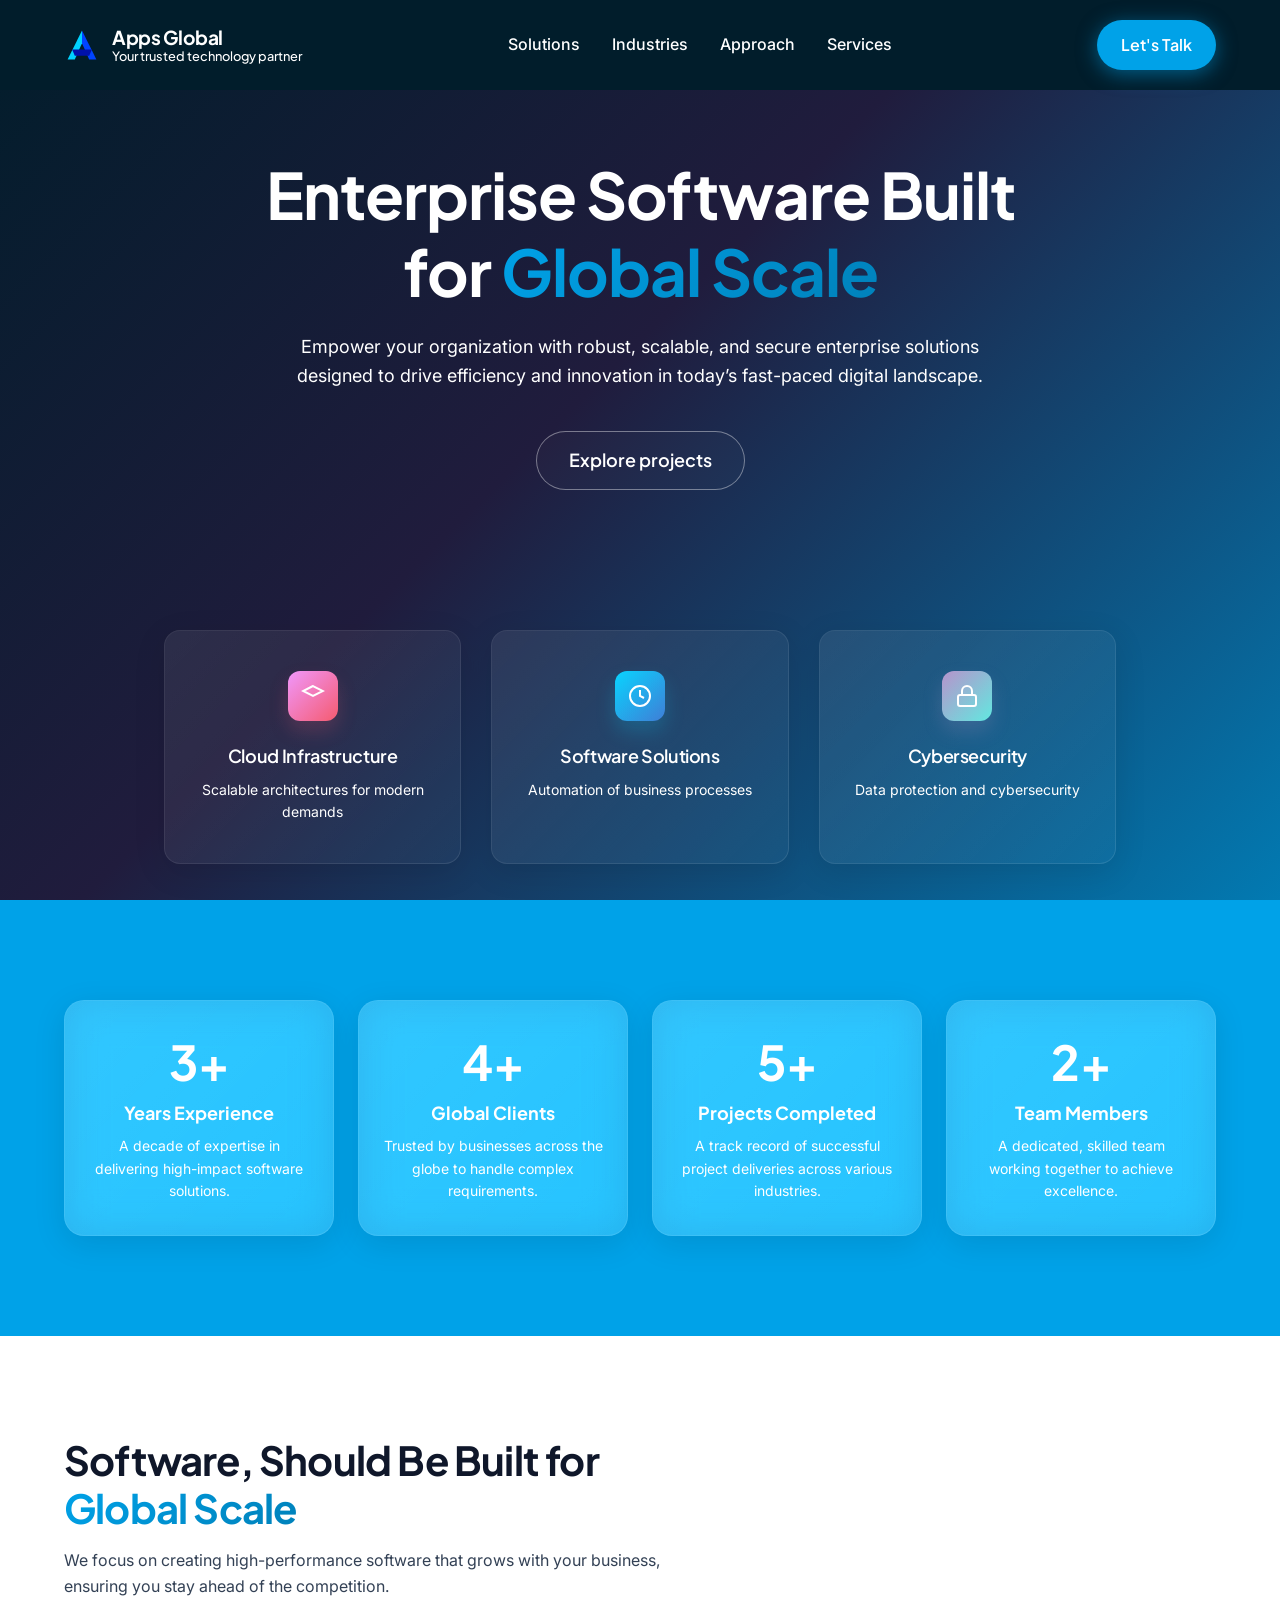
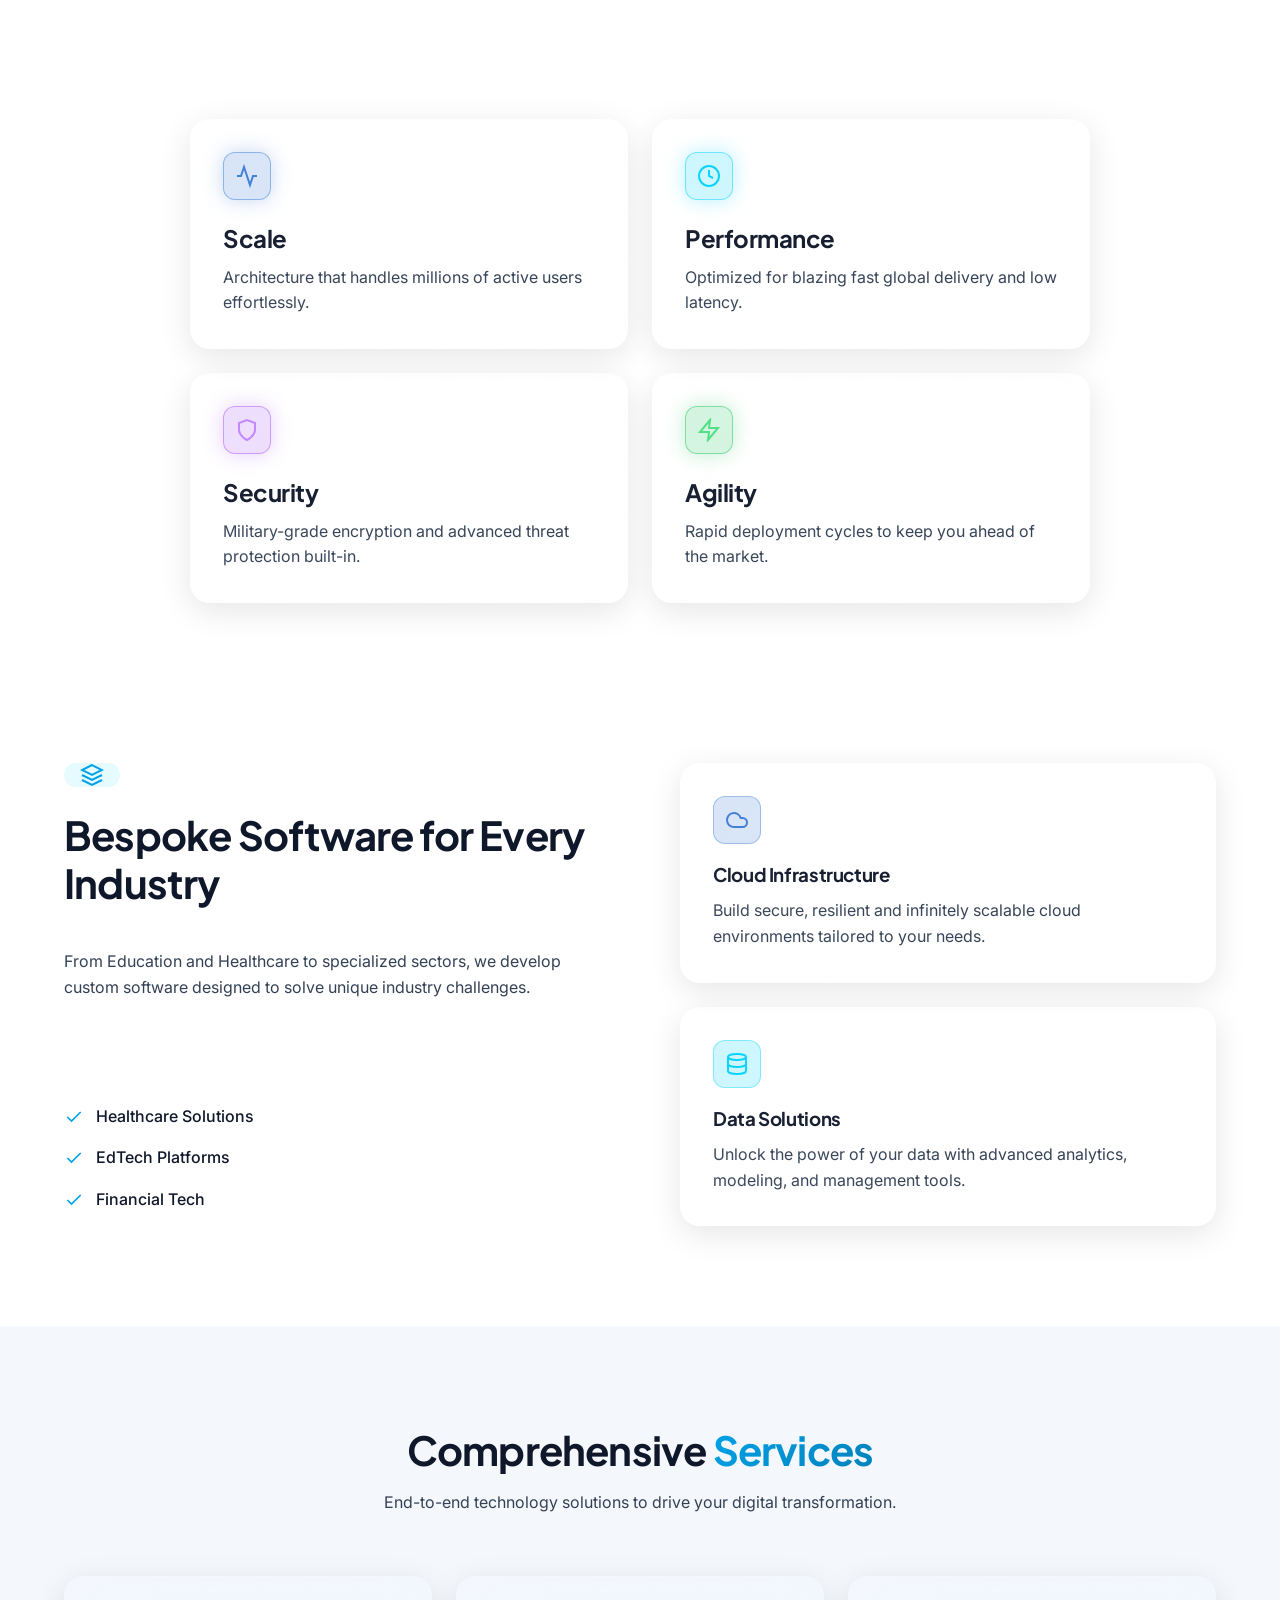
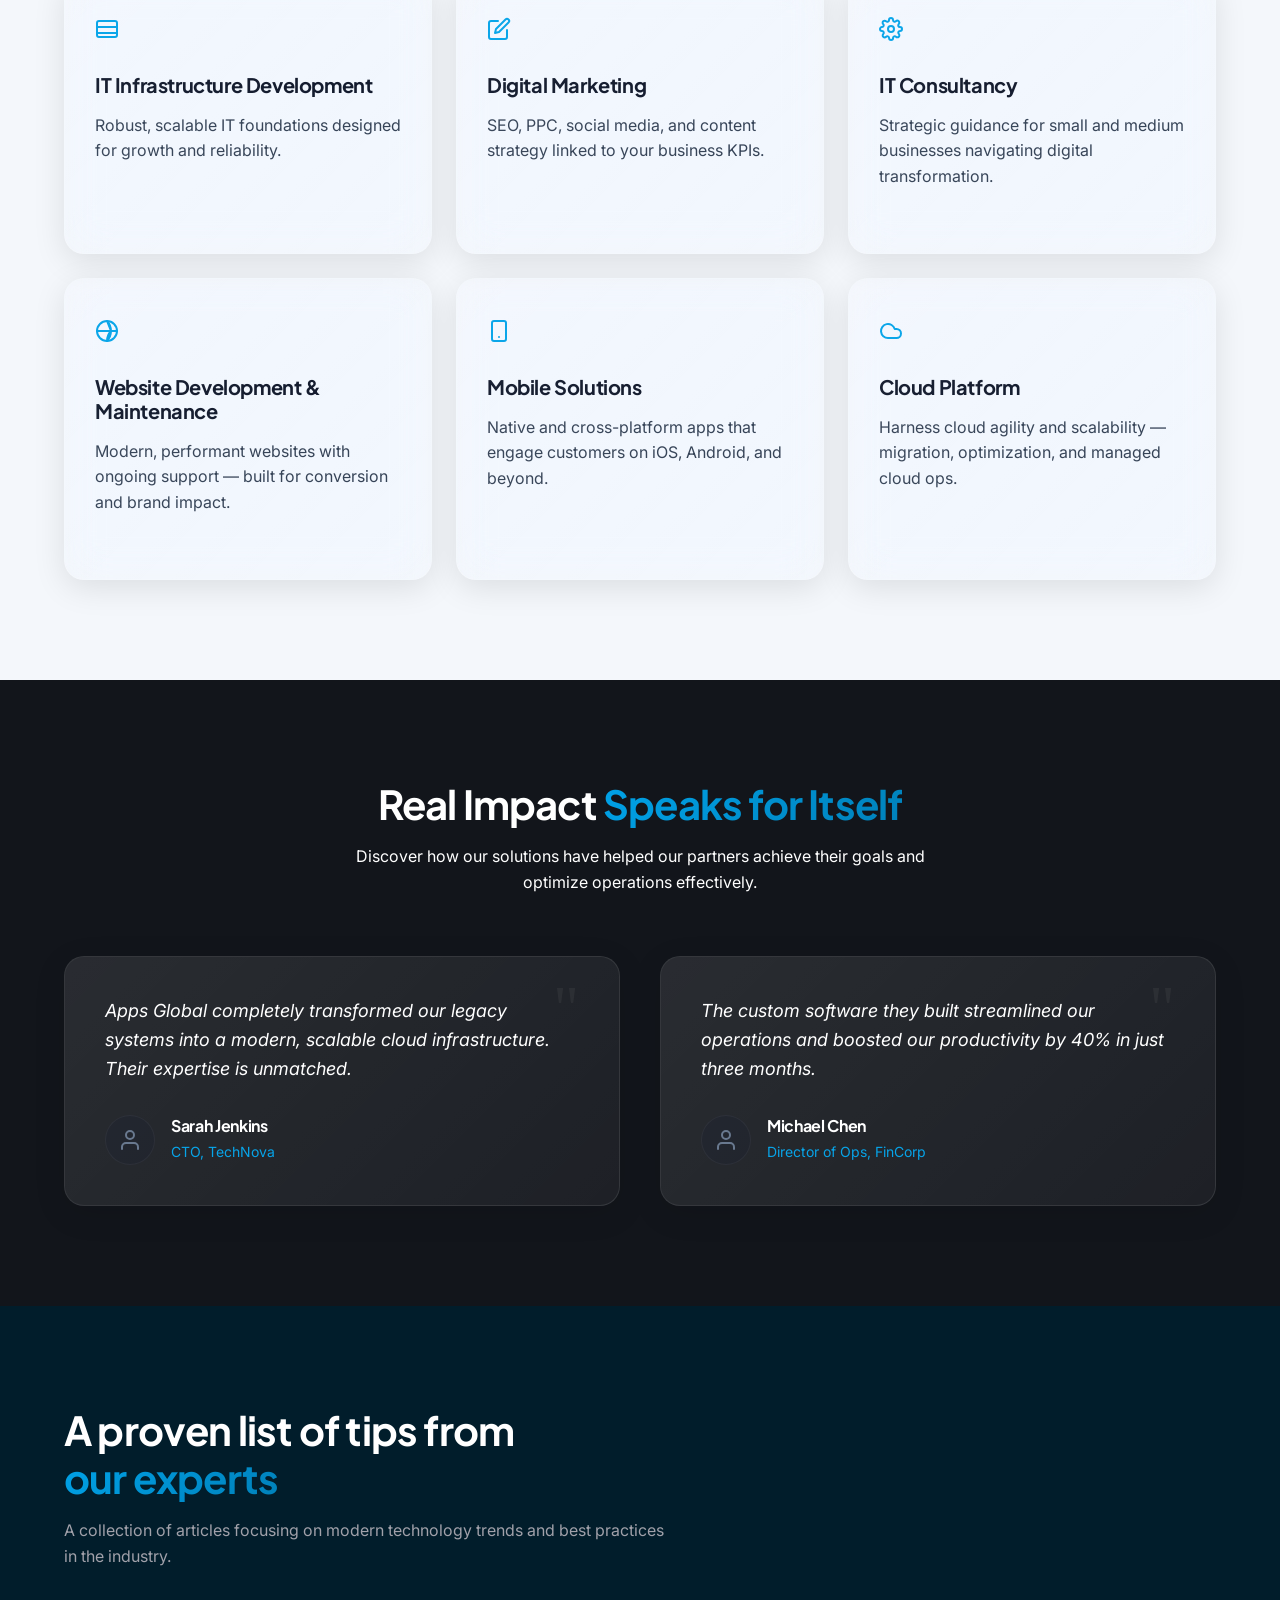
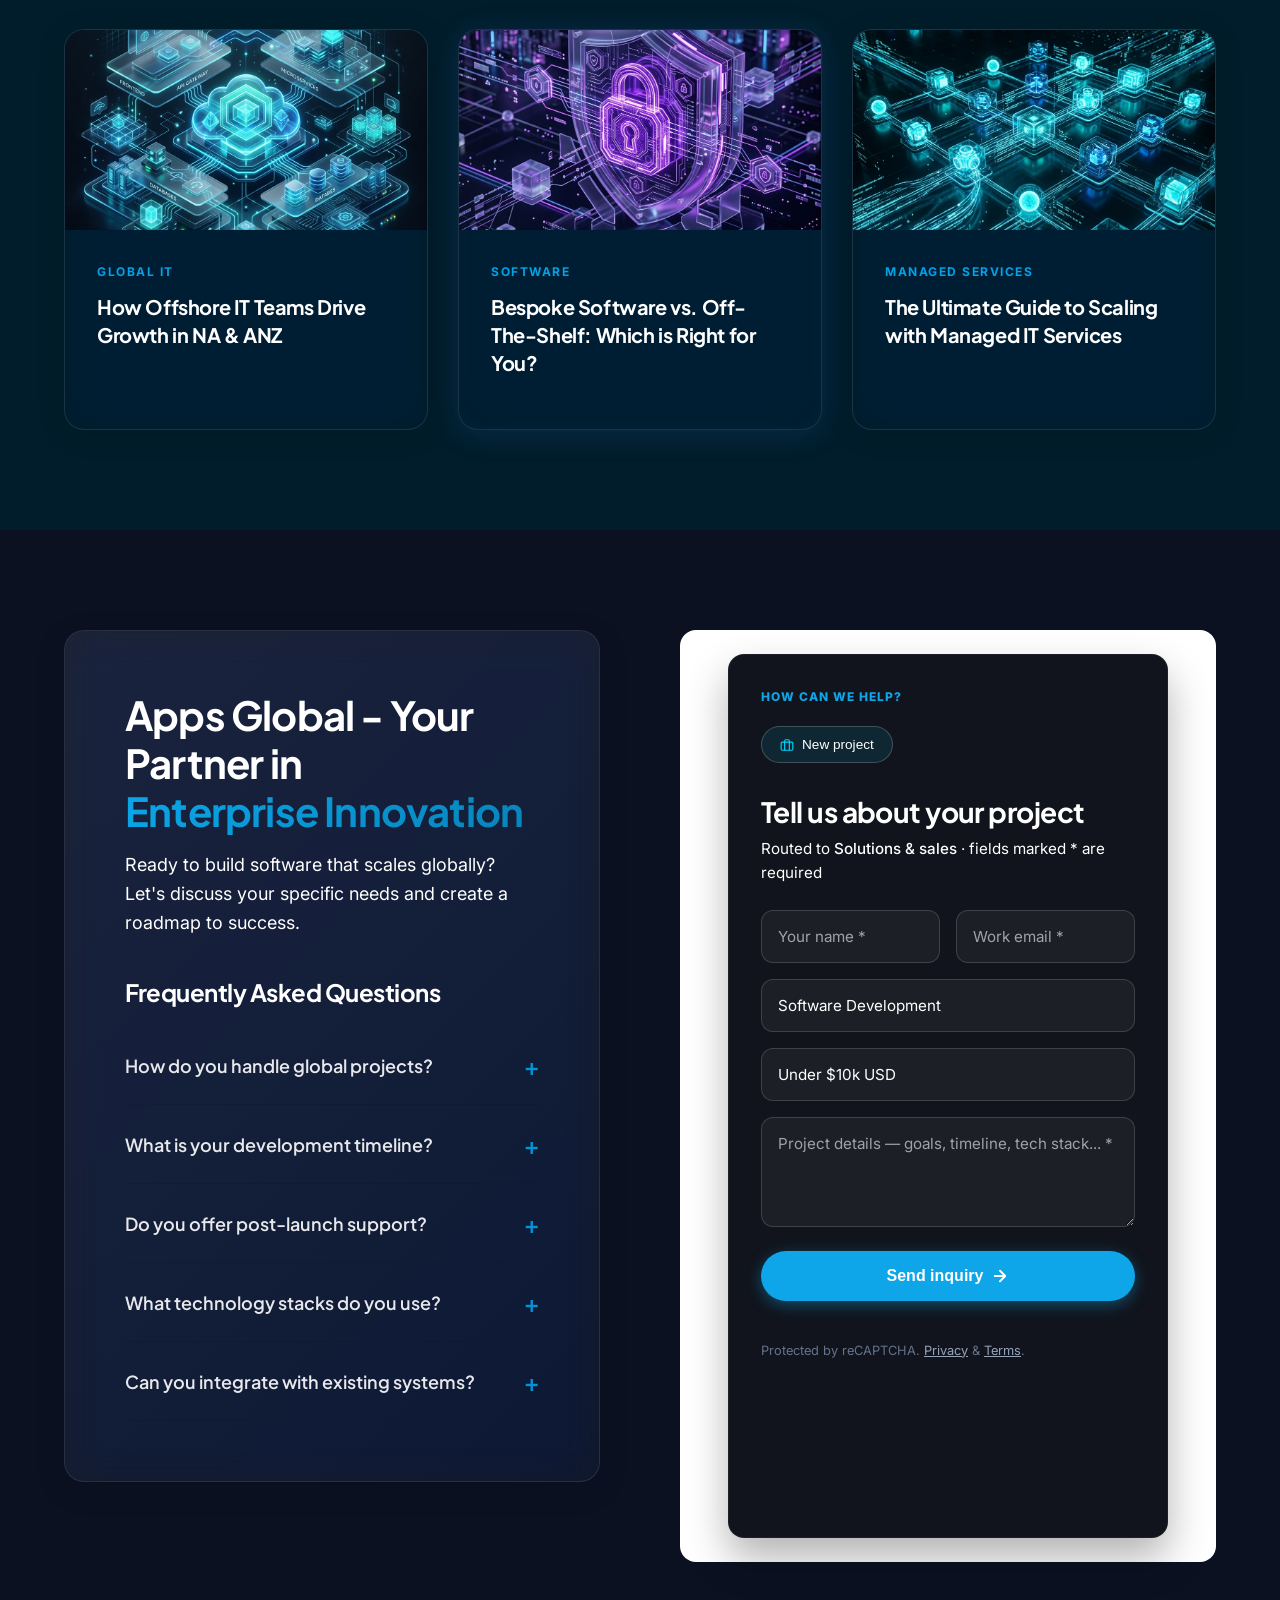
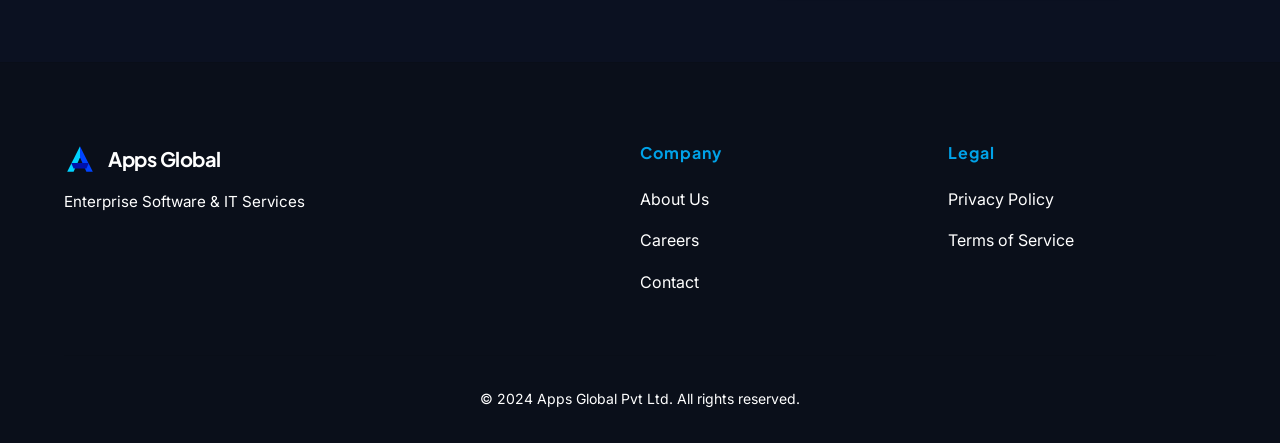
==== commit 3efdee95: "Fix footer headings visibility" ====
--- a/index.html
+++ b/index.html
@@ -310,22 +310,22 @@
                 <a href="#" class="blog-card reveal">
                     <div class="blog-image img-cloud"></div>
                     <div class="blog-content">
-                        <span class="blog-category">Cloud</span>
-                        <h3>Migrating to Multi-Cloud: A Strategic Guide for 2024</h3>
+                        <span class="blog-category">Global IT</span>
+                        <h3>How Offshore IT Teams Drive Growth in NA & ANZ</h3>
                     </div>
                 </a>
                 <a href="#" class="blog-card highlight reveal delay-1">
                     <div class="blog-image img-security"></div>
                     <div class="blog-content">
-                        <span class="blog-category">Security</span>
-                        <h3>Zero Trust Architecture in Enterprise Software</h3>
+                        <span class="blog-category">Software</span>
+                        <h3>Bespoke Software vs. Off-The-Shelf: Which is Right for You?</h3>
                     </div>
                 </a>
                 <a href="#" class="blog-card reveal delay-2">
                     <div class="blog-image img-dev"></div>
                     <div class="blog-content">
-                        <span class="blog-category">Development</span>
-                        <h3>Why Microservices are the Future of Scaling</h3>
+                        <span class="blog-category">Managed Services</span>
+                        <h3>The Ultimate Guide to Scaling with Managed IT Services</h3>
                     </div>
                 </a>
             </div>
--- a/style.css
+++ b/style.css
@@ -1302,7 +1302,7 @@
 }
 /* Fix Insights Section Theme (Dark Mode Sync) */
 .insights.bg-darker {
-    background: transparent !important;
+    background: #011d2b !important;
 }
 .insights .section-title {
     color: #ffffff !important;
@@ -1327,4 +1327,6 @@
     border-color: rgba(0, 162, 232, 0.4) !important;
     box-shadow: 0 15px 40px rgba(0, 162, 232, 0.2) !important;
     transform: translateY(-8px) !important;
-}+}
+/* Fix Footer Headings Visibility */
+.footer-links h4 { color: #00a2e8 !important; letter-spacing: 1px; }
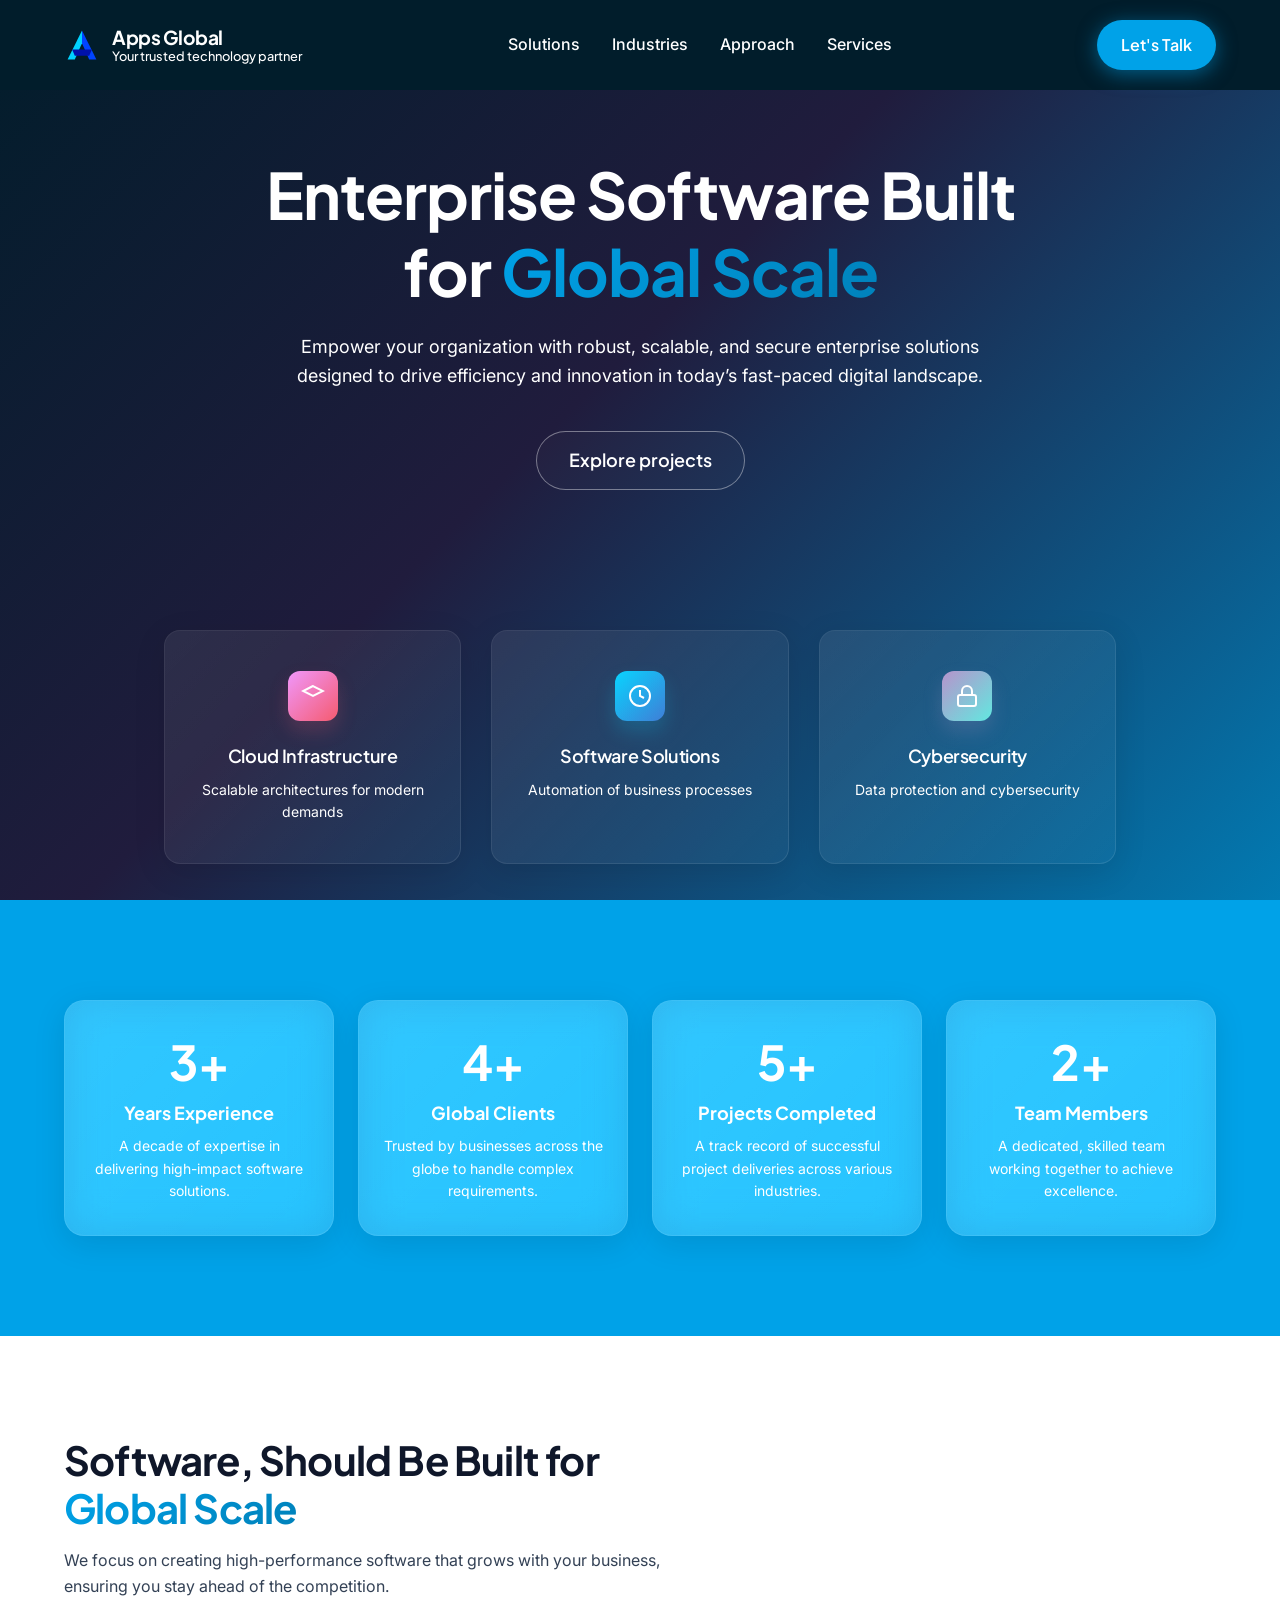
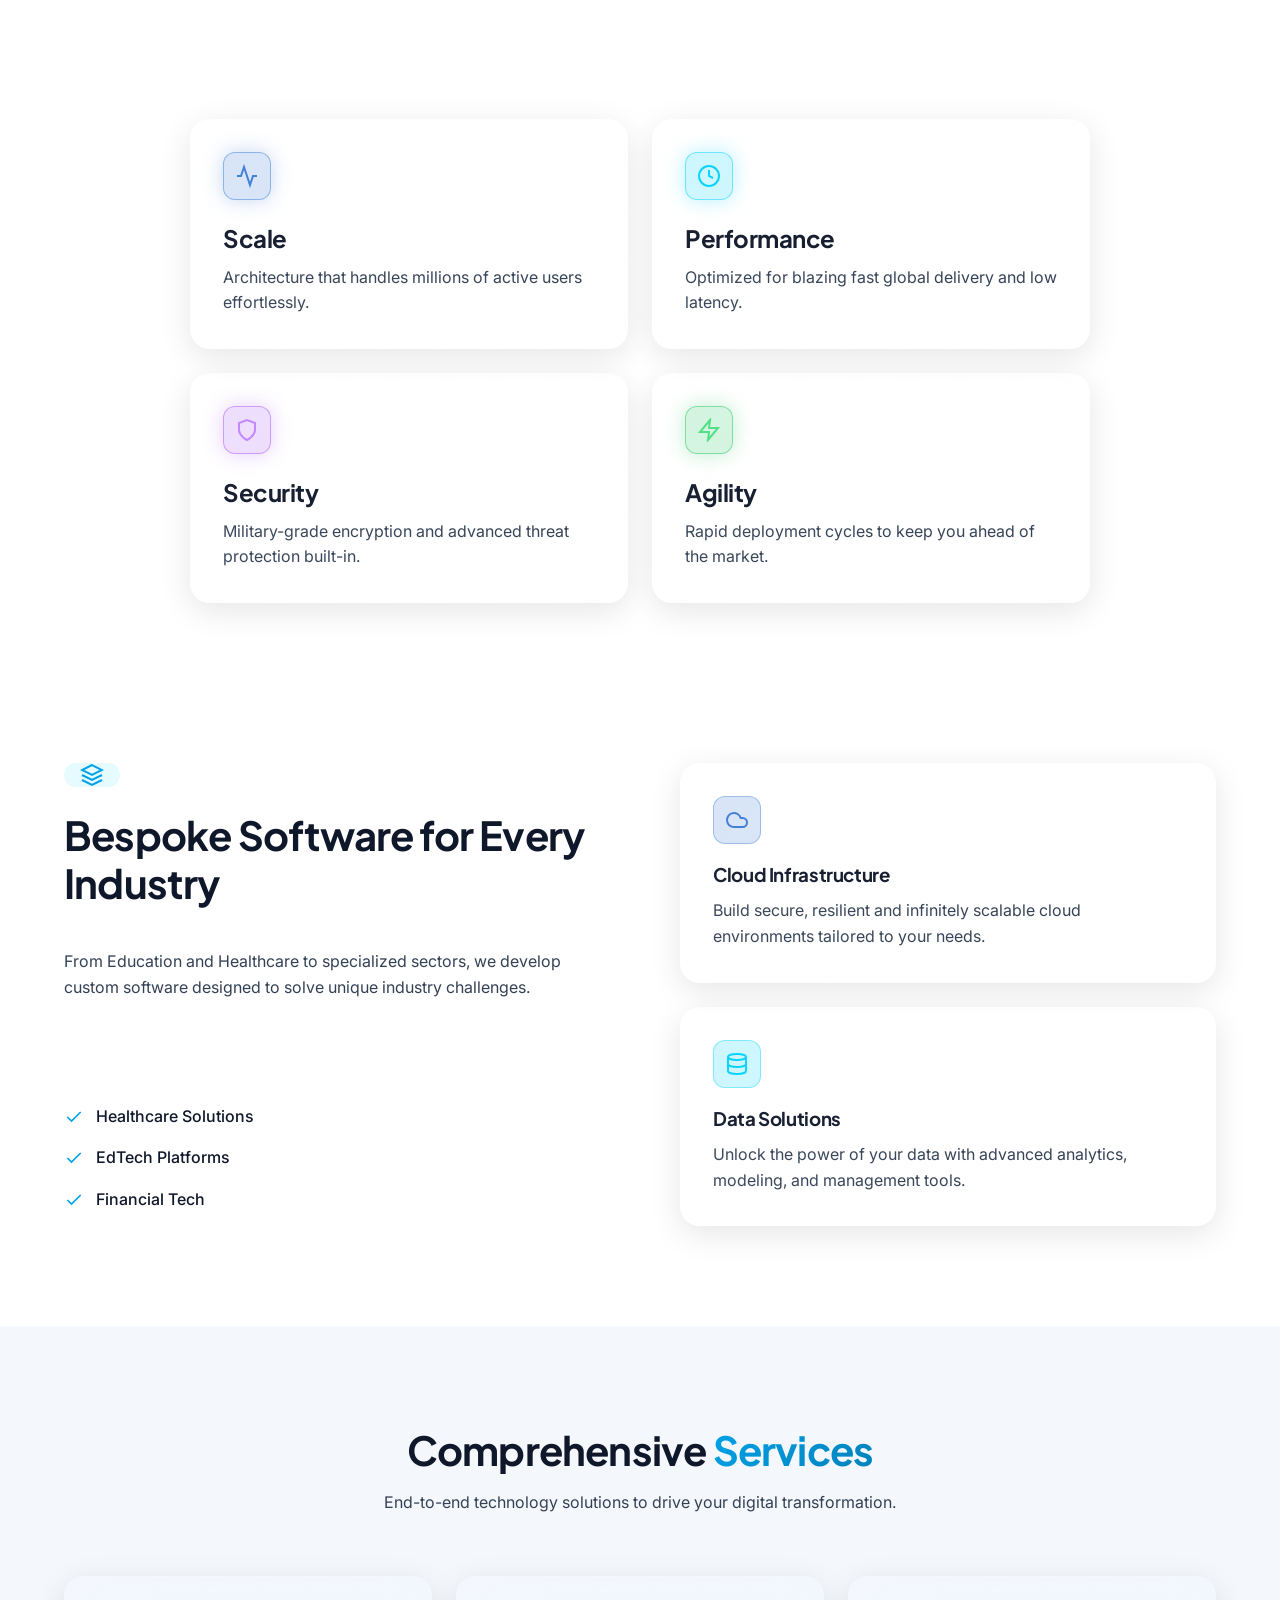
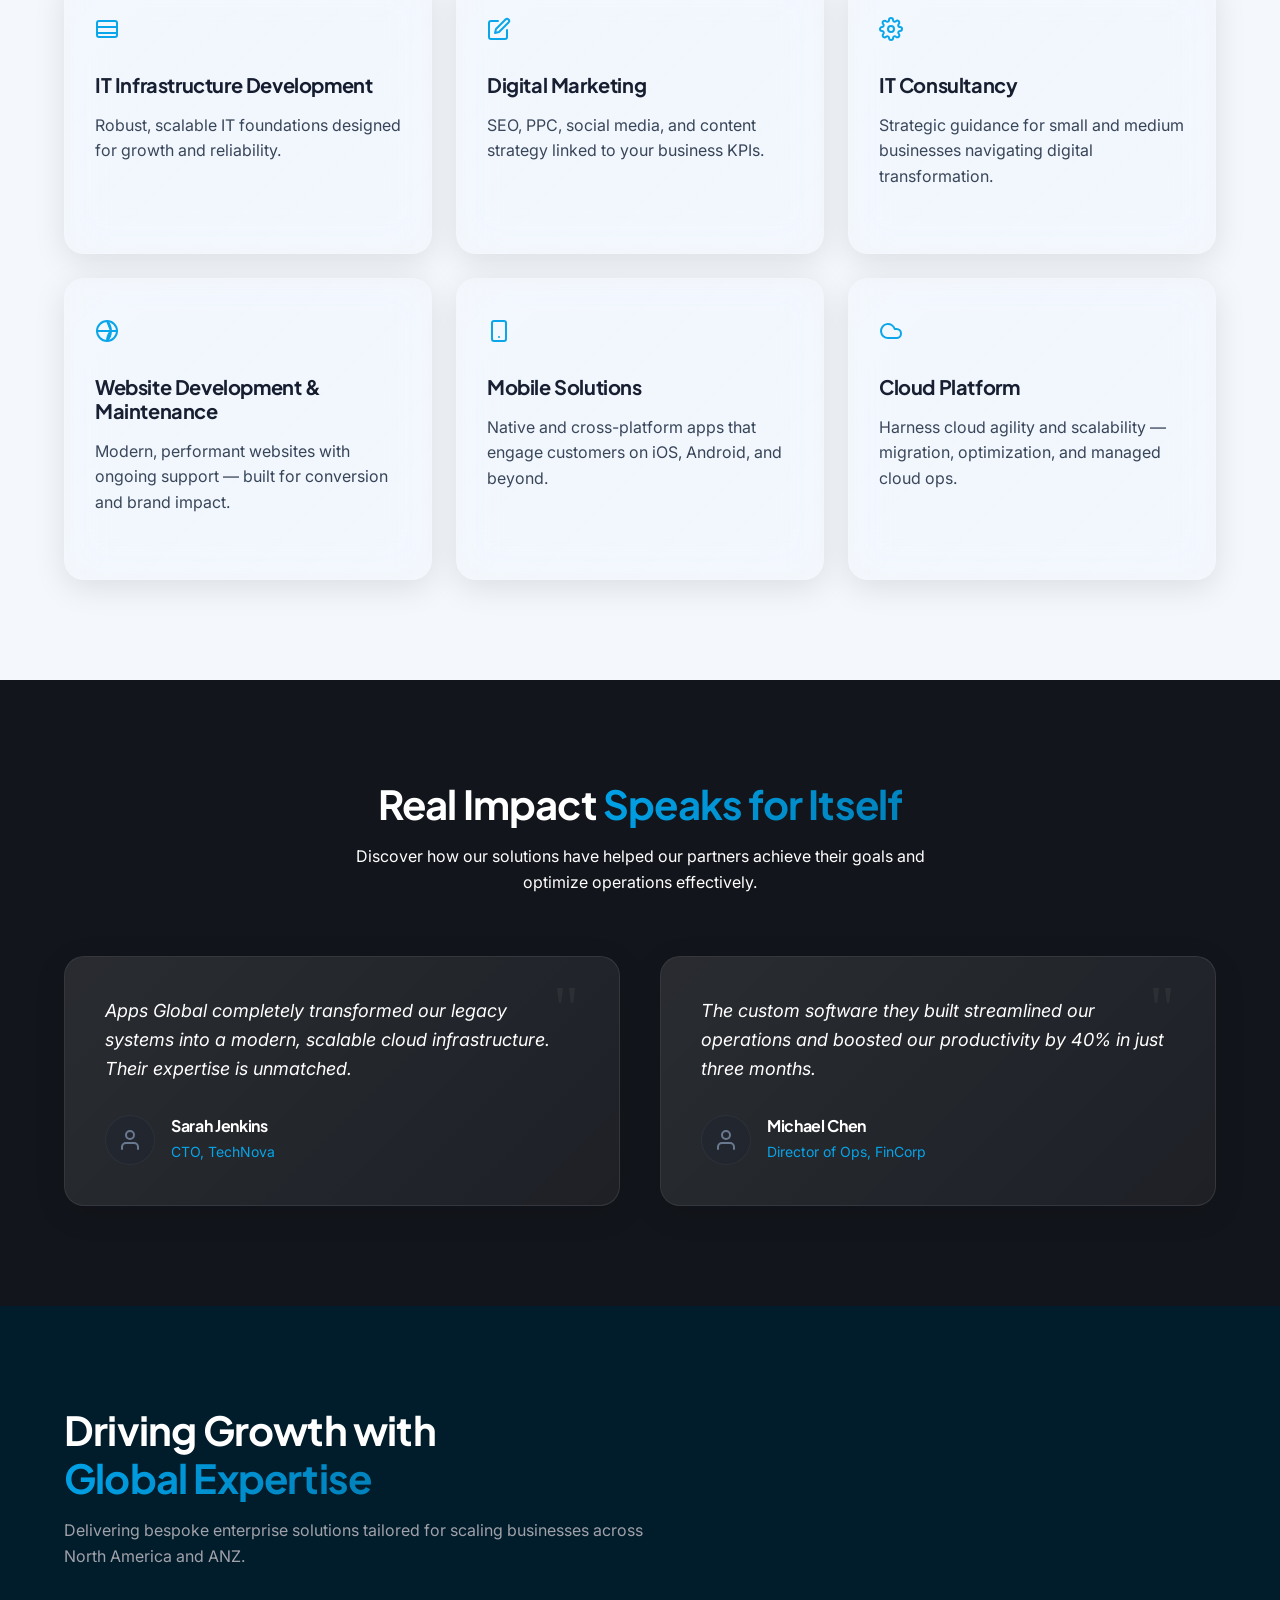
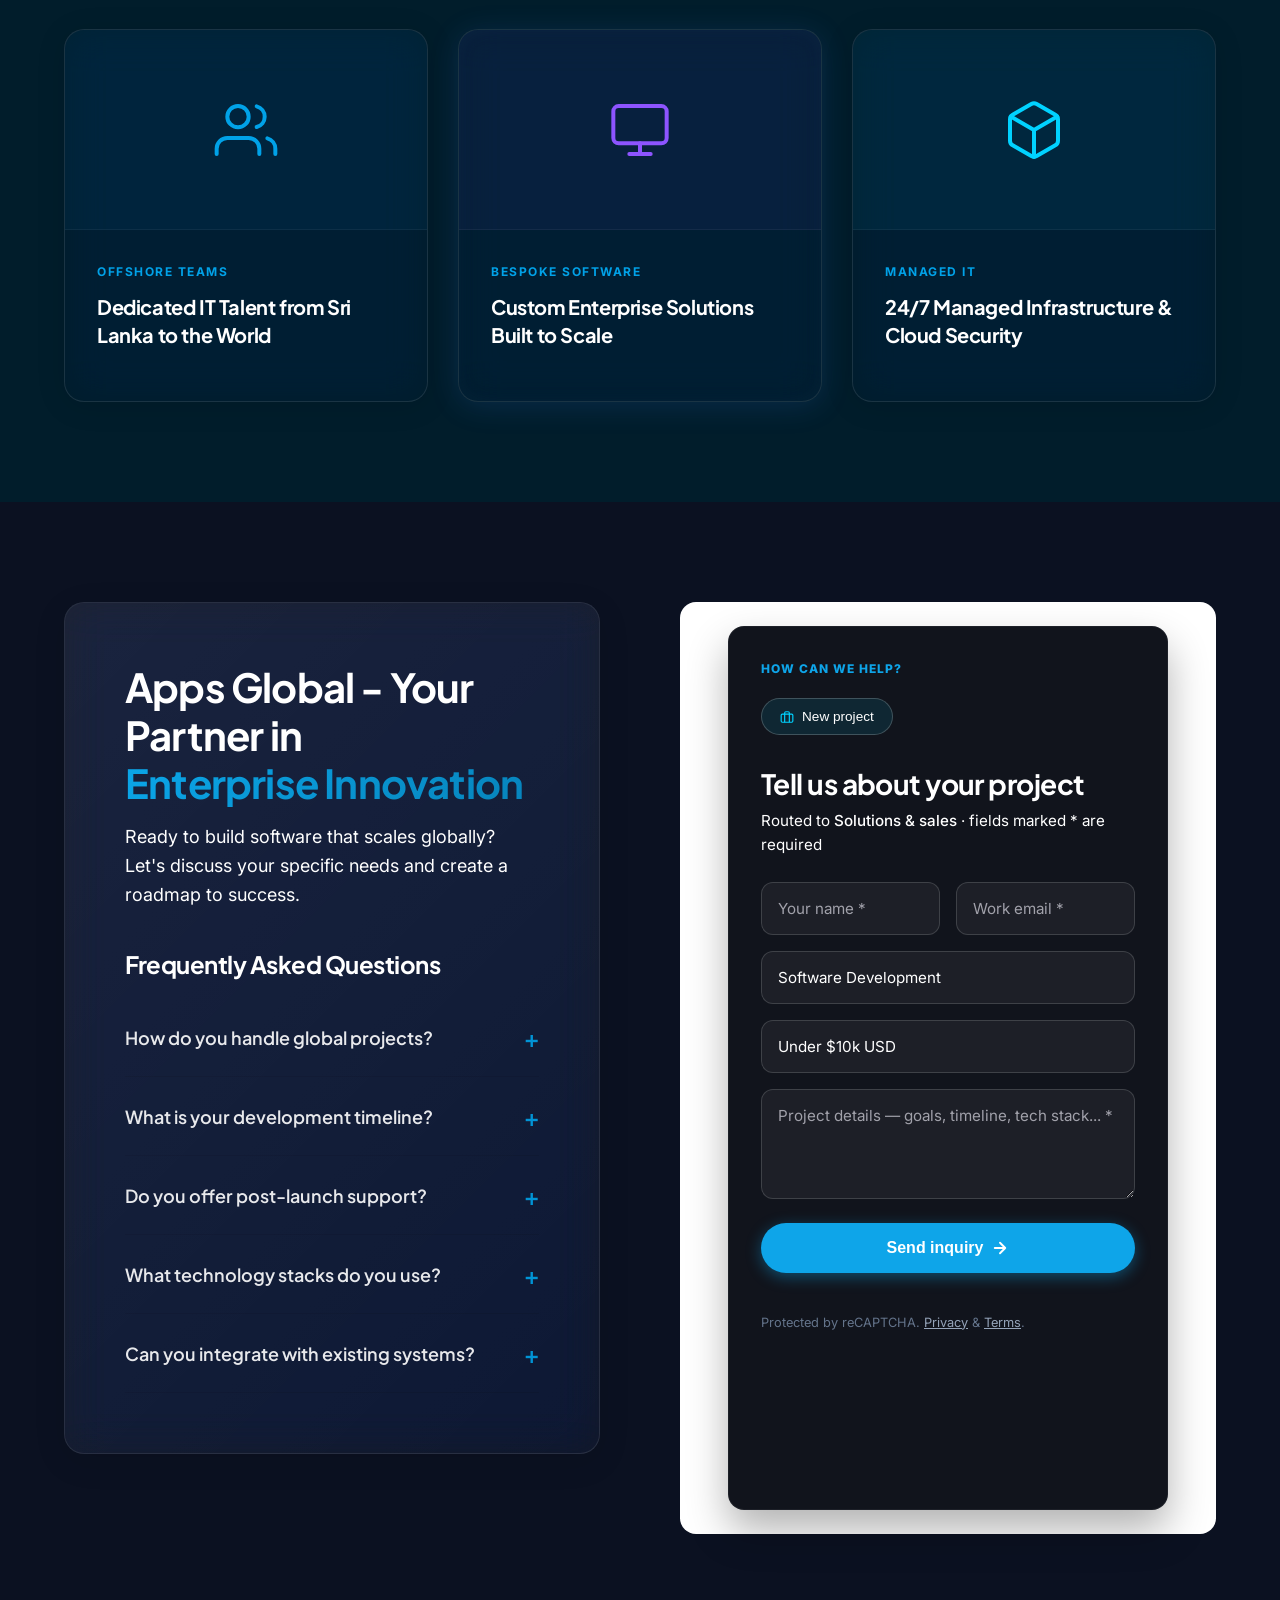
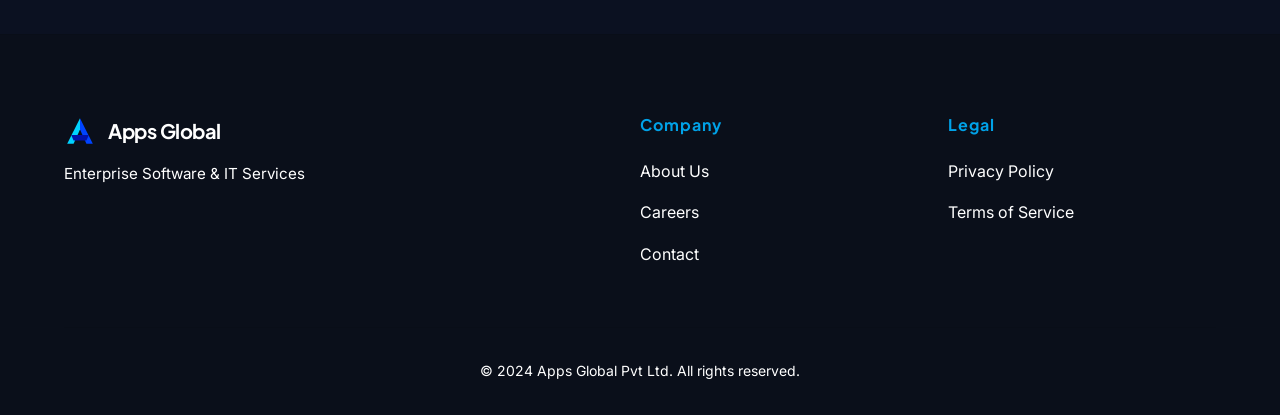
==== commit ee1e9039: "Replace mismatched blog images and headings with professional Expertise section" ====
--- a/index.html
+++ b/index.html
@@ -298,34 +298,40 @@
         </div>
     </section>
 
-    <!-- Section 9: Blog/Latest Insights -->
-    <section class="insights section bg-darker">
+    <!-- Section 9: Our Expertise -->
+    <section class="insights section bg-darker" id="expertise">
         <div class="container">
             <div class="section-header reveal">
-                <h2 class="section-title">A proven list of tips from <span class="text-gradient">our experts</span></h2>
-                <p class="section-details">A collection of articles focusing on modern technology trends and best practices in the industry.</p>
+                <h2 class="section-title">Driving Growth with <span class="text-gradient">Global Expertise</span></h2>
+                <p class="section-details">Delivering bespoke enterprise solutions tailored for scaling businesses across North America and ANZ.</p>
             </div>
             
             <div class="blog-grid">
                 <a href="#" class="blog-card reveal">
-                    <div class="blog-image img-cloud"></div>
+                    <div class="blog-image" style="background: rgba(0,162,232,0.05); display: flex; align-items: center; justify-content: center; border-bottom: 1px solid rgba(255,255,255,0.05);">
+                        <svg width="64" height="64" viewBox="0 0 24 24" fill="none" stroke="#00a2e8" stroke-width="1.5" stroke-linecap="round" stroke-linejoin="round"><path d="M17 21v-2a4 4 0 0 0-4-4H5a4 4 0 0 0-4 4v2"></path><circle cx="9" cy="7" r="4"></circle><path d="M23 21v-2a4 4 0 0 0-3-3.87"></path><path d="M16 3.13a4 4 0 0 1 0 7.75"></path></svg>
+                    </div>
                     <div class="blog-content">
-                        <span class="blog-category">Global IT</span>
-                        <h3>How Offshore IT Teams Drive Growth in NA & ANZ</h3>
+                        <span class="blog-category" style="color: #00a2e8;">Offshore Teams</span>
+                        <h3 style="color: #ffffff;">Dedicated IT Talent from Sri Lanka to the World</h3>
                     </div>
                 </a>
                 <a href="#" class="blog-card highlight reveal delay-1">
-                    <div class="blog-image img-security"></div>
+                    <div class="blog-image" style="background: rgba(141,84,255,0.05); display: flex; align-items: center; justify-content: center; border-bottom: 1px solid rgba(255,255,255,0.05);">
+                        <svg width="64" height="64" viewBox="0 0 24 24" fill="none" stroke="#8d54ff" stroke-width="1.5" stroke-linecap="round" stroke-linejoin="round"><rect x="2" y="3" width="20" height="14" rx="2" ry="2"></rect><line x1="8" y1="21" x2="16" y2="21"></line><line x1="12" y1="17" x2="12" y2="21"></line></svg>
+                    </div>
                     <div class="blog-content">
-                        <span class="blog-category">Software</span>
-                        <h3>Bespoke Software vs. Off-The-Shelf: Which is Right for You?</h3>
+                        <span class="blog-category" style="color: #8d54ff;">Bespoke Software</span>
+                        <h3 style="color: #ffffff;">Custom Enterprise Solutions Built to Scale</h3>
                     </div>
                 </a>
                 <a href="#" class="blog-card reveal delay-2">
-                    <div class="blog-image img-dev"></div>
+                    <div class="blog-image" style="background: rgba(0,210,255,0.05); display: flex; align-items: center; justify-content: center; border-bottom: 1px solid rgba(255,255,255,0.05);">
+                        <svg width="64" height="64" viewBox="0 0 24 24" fill="none" stroke="#00d2ff" stroke-width="1.5" stroke-linecap="round" stroke-linejoin="round"><path d="M21 16V8a2 2 0 0 0-1-1.73l-7-4a2 2 0 0 0-2 0l-7 4A2 2 0 0 0 3 8v8a2 2 0 0 0 1 1.73l7 4a2 2 0 0 0 2 0l7-4A2 2 0 0 0 21 16z"></path><polyline points="3.27 6.96 12 12.01 20.73 6.96"></polyline><line x1="12" y1="22.08" x2="12" y2="12"></line></svg>
+                    </div>
                     <div class="blog-content">
-                        <span class="blog-category">Managed Services</span>
-                        <h3>The Ultimate Guide to Scaling with Managed IT Services</h3>
+                        <span class="blog-category" style="color: #00d2ff;">Managed IT</span>
+                        <h3 style="color: #ffffff;">24/7 Managed Infrastructure & Cloud Security</h3>
                     </div>
                 </a>
             </div>
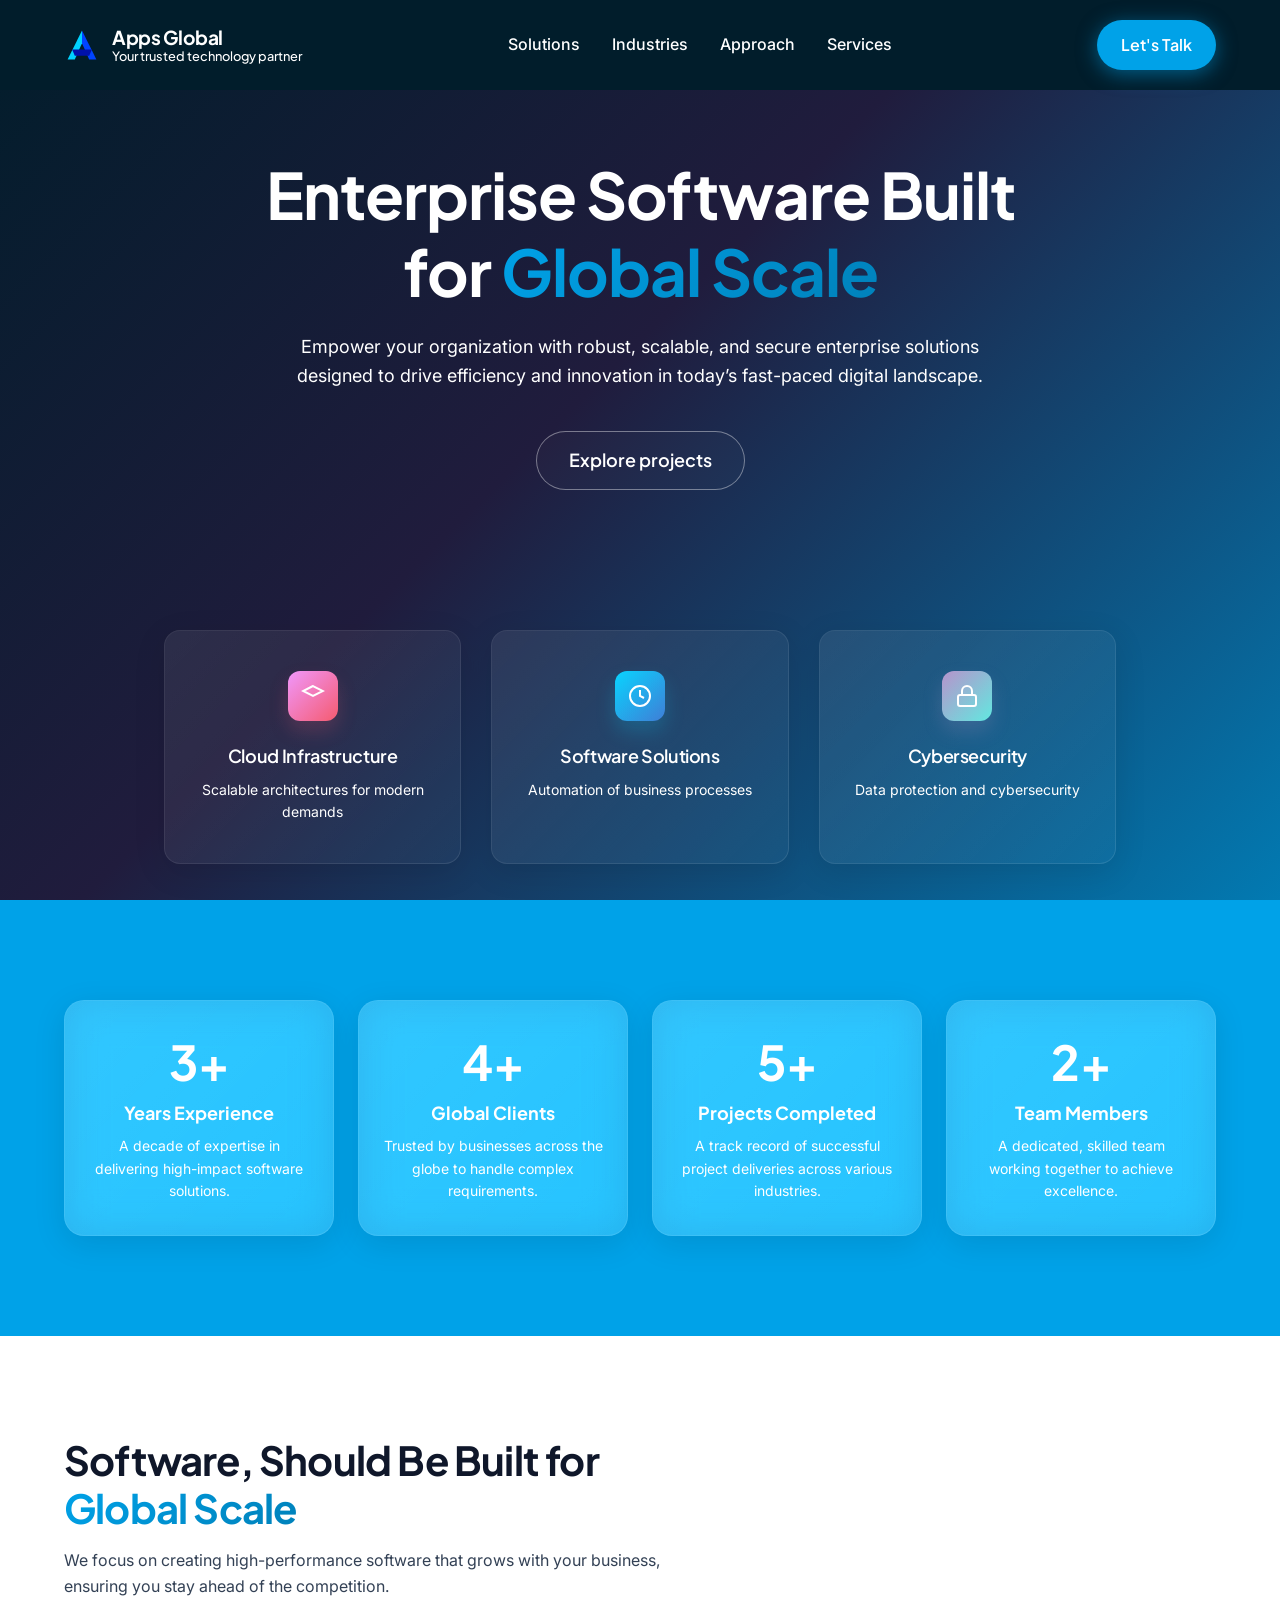
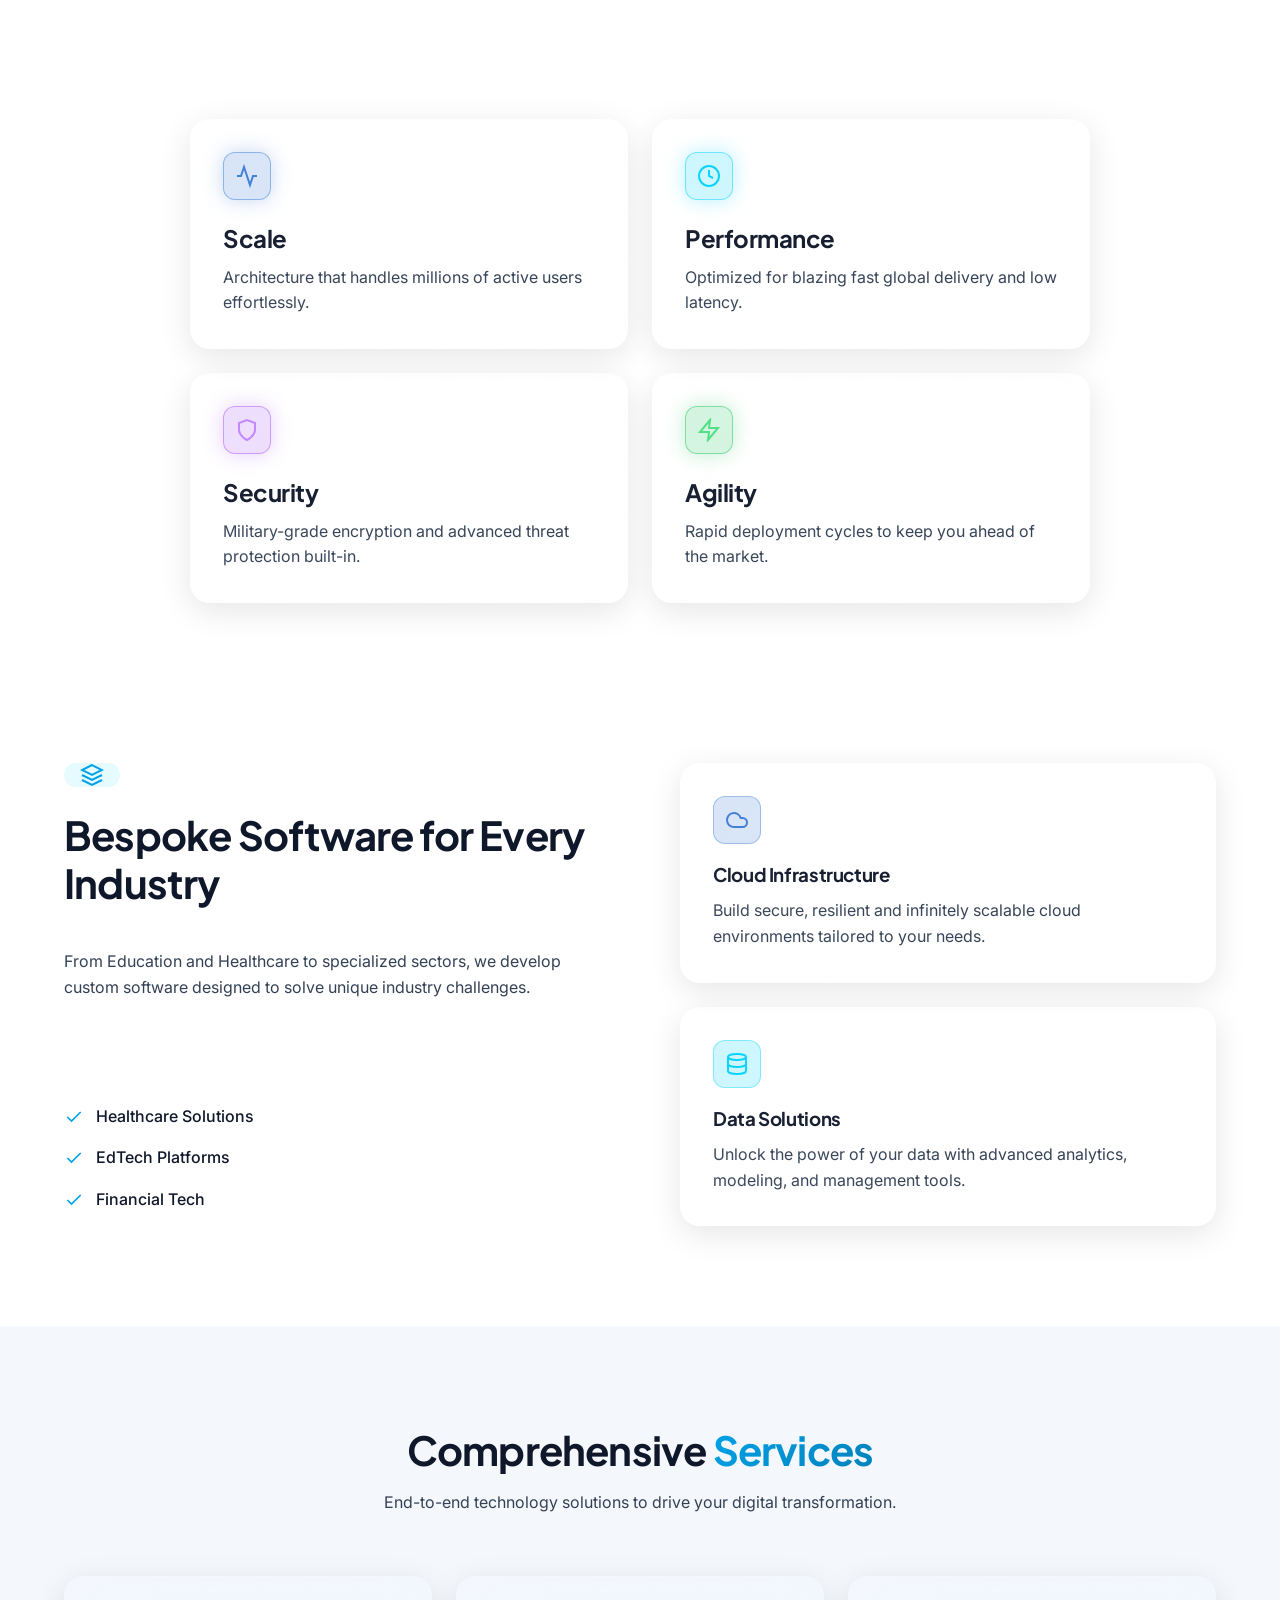
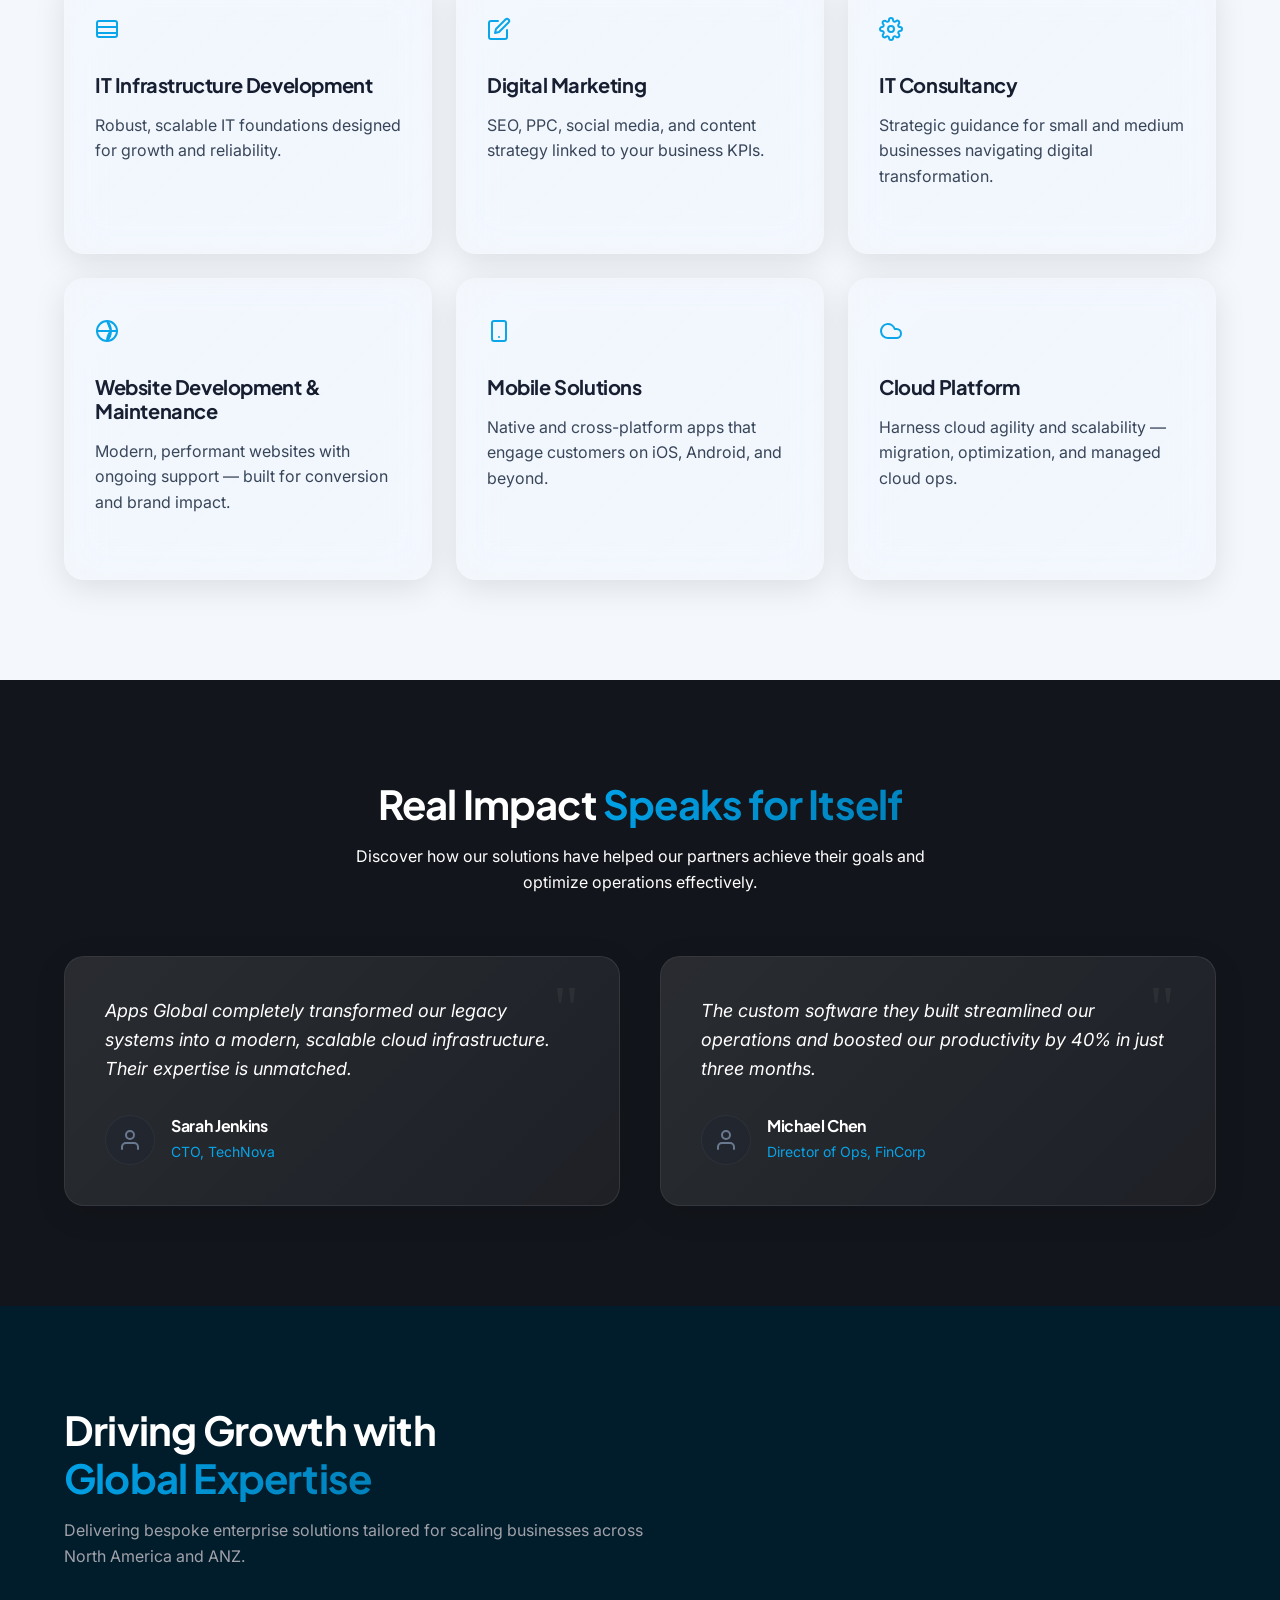
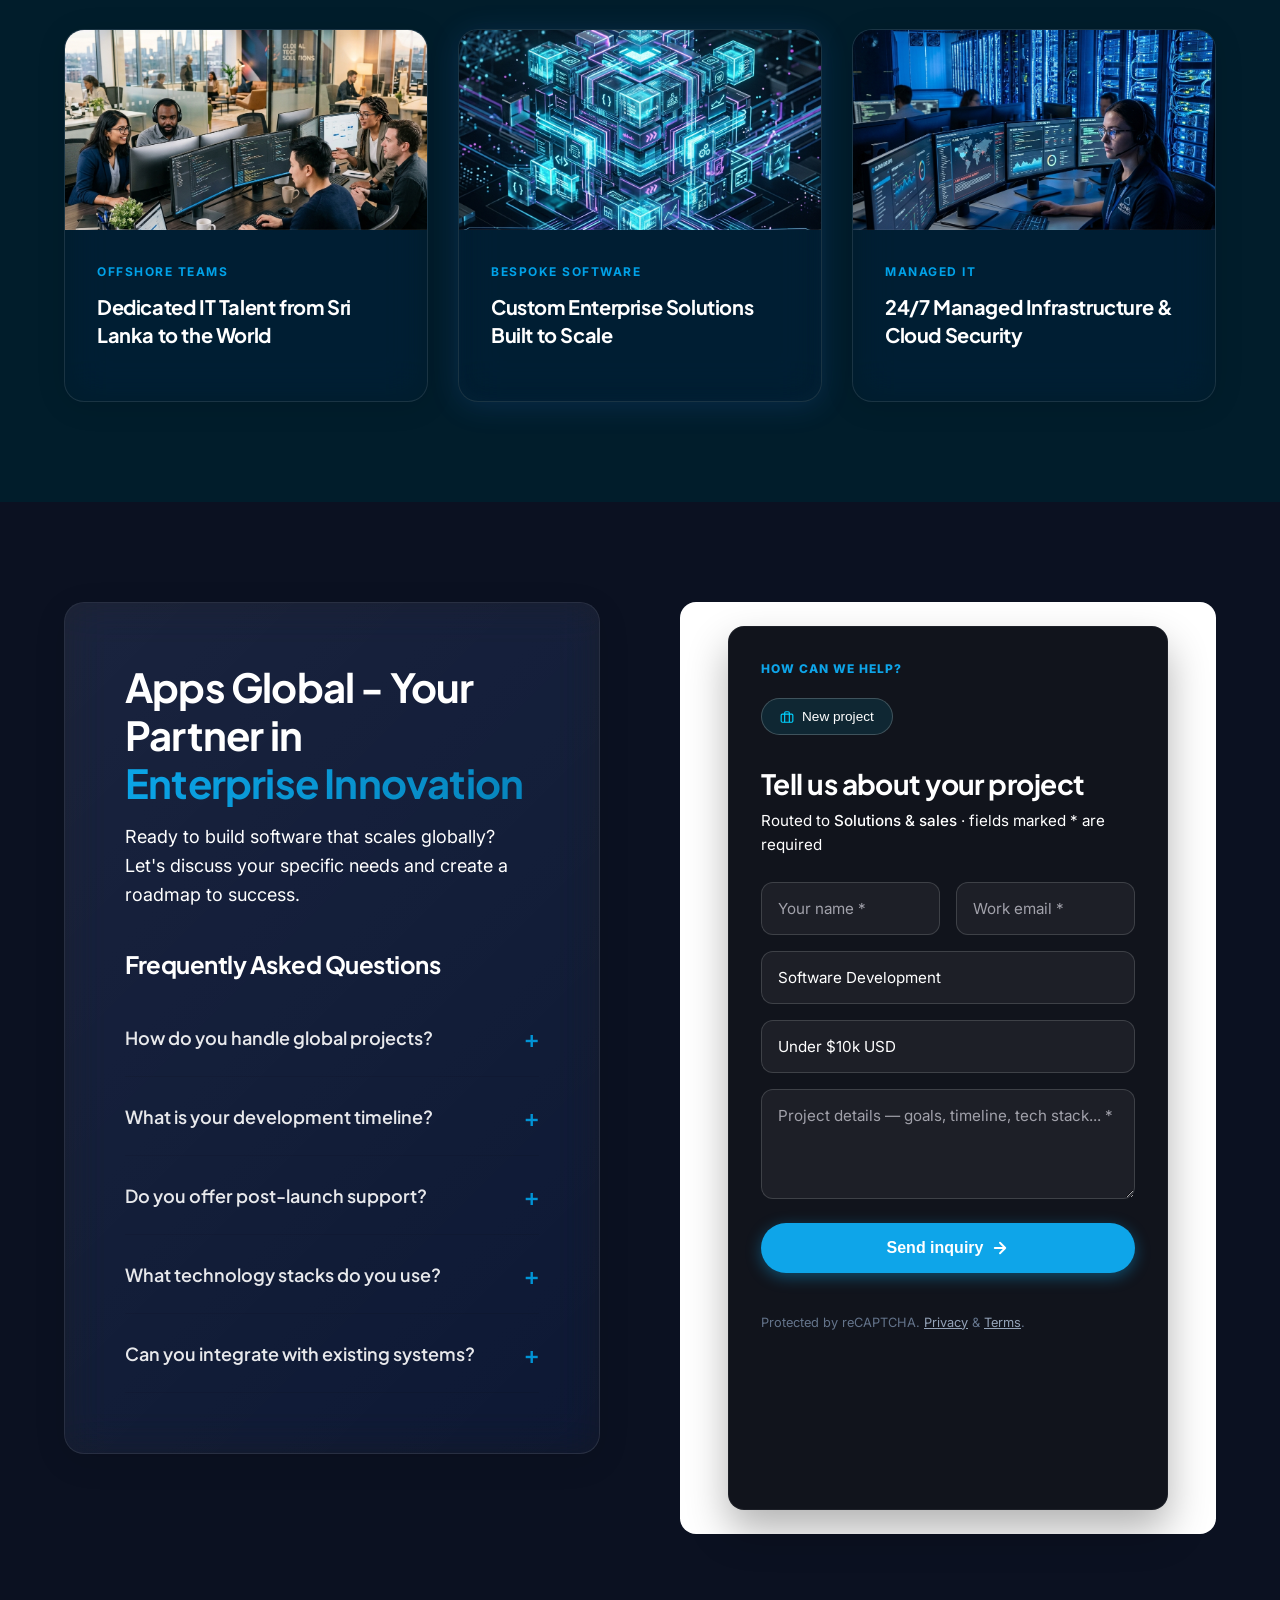
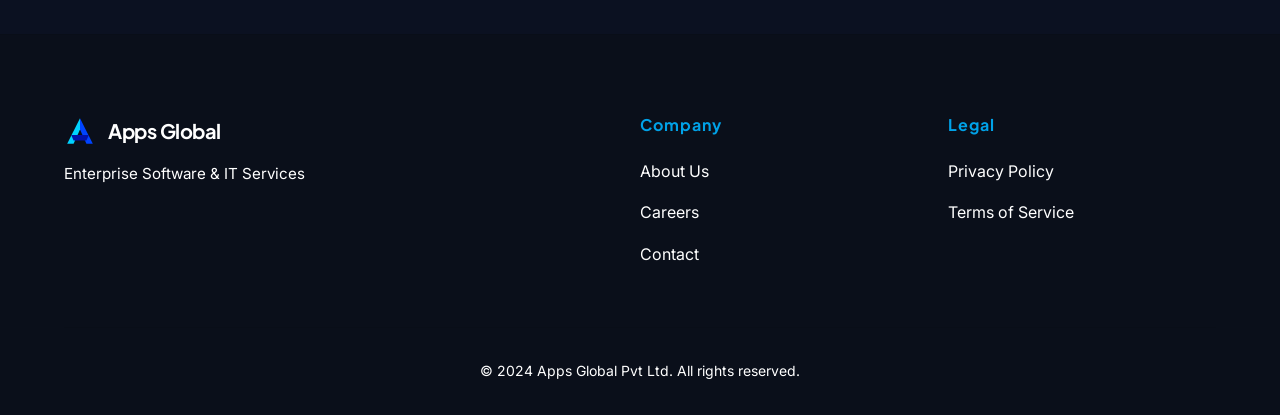
==== commit db43b8a4: "Add topic-specific images and fix jump to top bug on card click" ====
--- a/index.html
+++ b/index.html
@@ -307,27 +307,24 @@
             </div>
             
             <div class="blog-grid">
-                <a href="#" class="blog-card reveal">
-                    <div class="blog-image" style="background: rgba(0,162,232,0.05); display: flex; align-items: center; justify-content: center; border-bottom: 1px solid rgba(255,255,255,0.05);">
-                        <svg width="64" height="64" viewBox="0 0 24 24" fill="none" stroke="#00a2e8" stroke-width="1.5" stroke-linecap="round" stroke-linejoin="round"><path d="M17 21v-2a4 4 0 0 0-4-4H5a4 4 0 0 0-4 4v2"></path><circle cx="9" cy="7" r="4"></circle><path d="M23 21v-2a4 4 0 0 0-3-3.87"></path><path d="M16 3.13a4 4 0 0 1 0 7.75"></path></svg>
+                <a href="javascript:void(0);" class="blog-card reveal">
+                    <div class="blog-image" style="background-image: url('offshore_teams.png'); background-size: cover; background-position: center; border-bottom: 1px solid rgba(255,255,255,0.05); height: 200px;">
                     </div>
                     <div class="blog-content">
                         <span class="blog-category" style="color: #00a2e8;">Offshore Teams</span>
                         <h3 style="color: #ffffff;">Dedicated IT Talent from Sri Lanka to the World</h3>
                     </div>
                 </a>
-                <a href="#" class="blog-card highlight reveal delay-1">
-                    <div class="blog-image" style="background: rgba(141,84,255,0.05); display: flex; align-items: center; justify-content: center; border-bottom: 1px solid rgba(255,255,255,0.05);">
-                        <svg width="64" height="64" viewBox="0 0 24 24" fill="none" stroke="#8d54ff" stroke-width="1.5" stroke-linecap="round" stroke-linejoin="round"><rect x="2" y="3" width="20" height="14" rx="2" ry="2"></rect><line x1="8" y1="21" x2="16" y2="21"></line><line x1="12" y1="17" x2="12" y2="21"></line></svg>
+                <a href="javascript:void(0);" class="blog-card highlight reveal delay-1">
+                    <div class="blog-image" style="background-image: url('bespoke_software.png'); background-size: cover; background-position: center; border-bottom: 1px solid rgba(255,255,255,0.05); height: 200px;">
                     </div>
                     <div class="blog-content">
                         <span class="blog-category" style="color: #8d54ff;">Bespoke Software</span>
                         <h3 style="color: #ffffff;">Custom Enterprise Solutions Built to Scale</h3>
                     </div>
                 </a>
-                <a href="#" class="blog-card reveal delay-2">
-                    <div class="blog-image" style="background: rgba(0,210,255,0.05); display: flex; align-items: center; justify-content: center; border-bottom: 1px solid rgba(255,255,255,0.05);">
-                        <svg width="64" height="64" viewBox="0 0 24 24" fill="none" stroke="#00d2ff" stroke-width="1.5" stroke-linecap="round" stroke-linejoin="round"><path d="M21 16V8a2 2 0 0 0-1-1.73l-7-4a2 2 0 0 0-2 0l-7 4A2 2 0 0 0 3 8v8a2 2 0 0 0 1 1.73l7 4a2 2 0 0 0 2 0l7-4A2 2 0 0 0 21 16z"></path><polyline points="3.27 6.96 12 12.01 20.73 6.96"></polyline><line x1="12" y1="22.08" x2="12" y2="12"></line></svg>
+                <a href="javascript:void(0);" class="blog-card reveal delay-2">
+                    <div class="blog-image" style="background-image: url('managed_it.png'); background-size: cover; background-position: center; border-bottom: 1px solid rgba(255,255,255,0.05); height: 200px;">
                     </div>
                     <div class="blog-content">
                         <span class="blog-category" style="color: #00d2ff;">Managed IT</span>
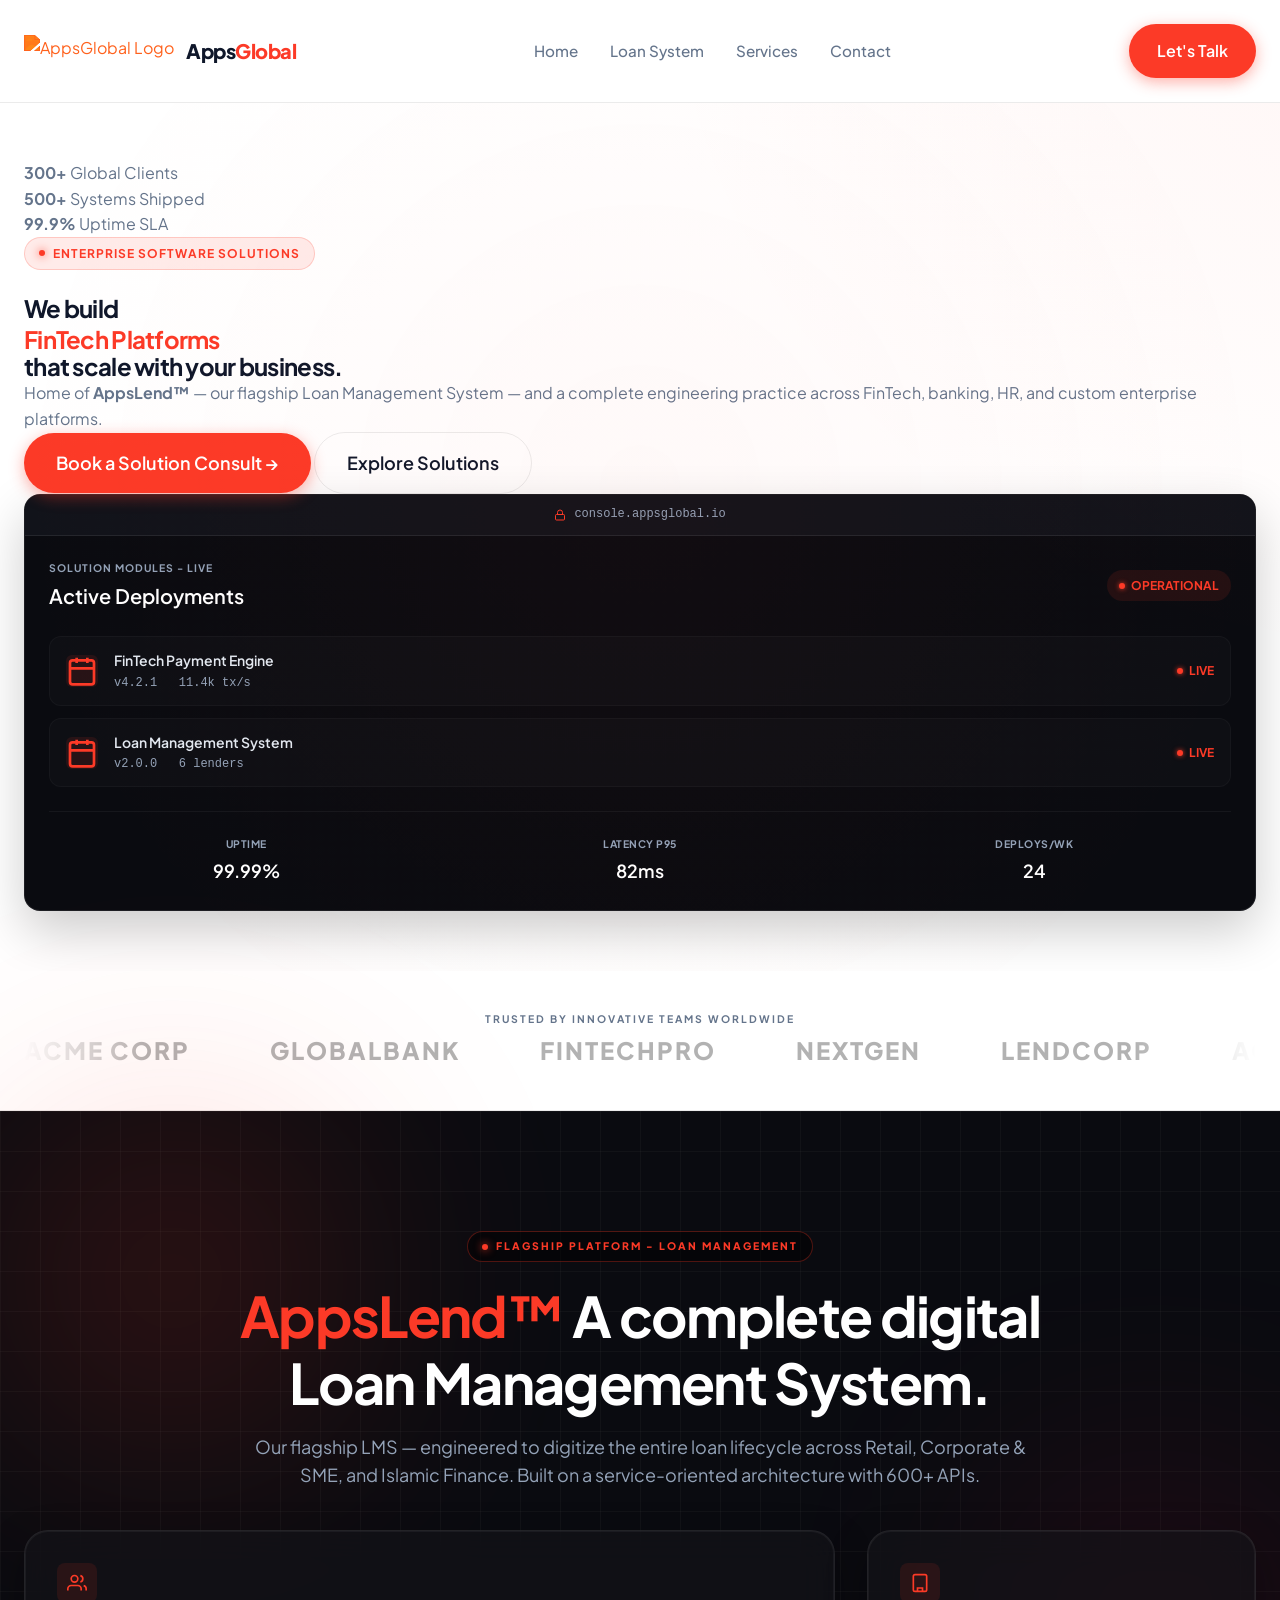
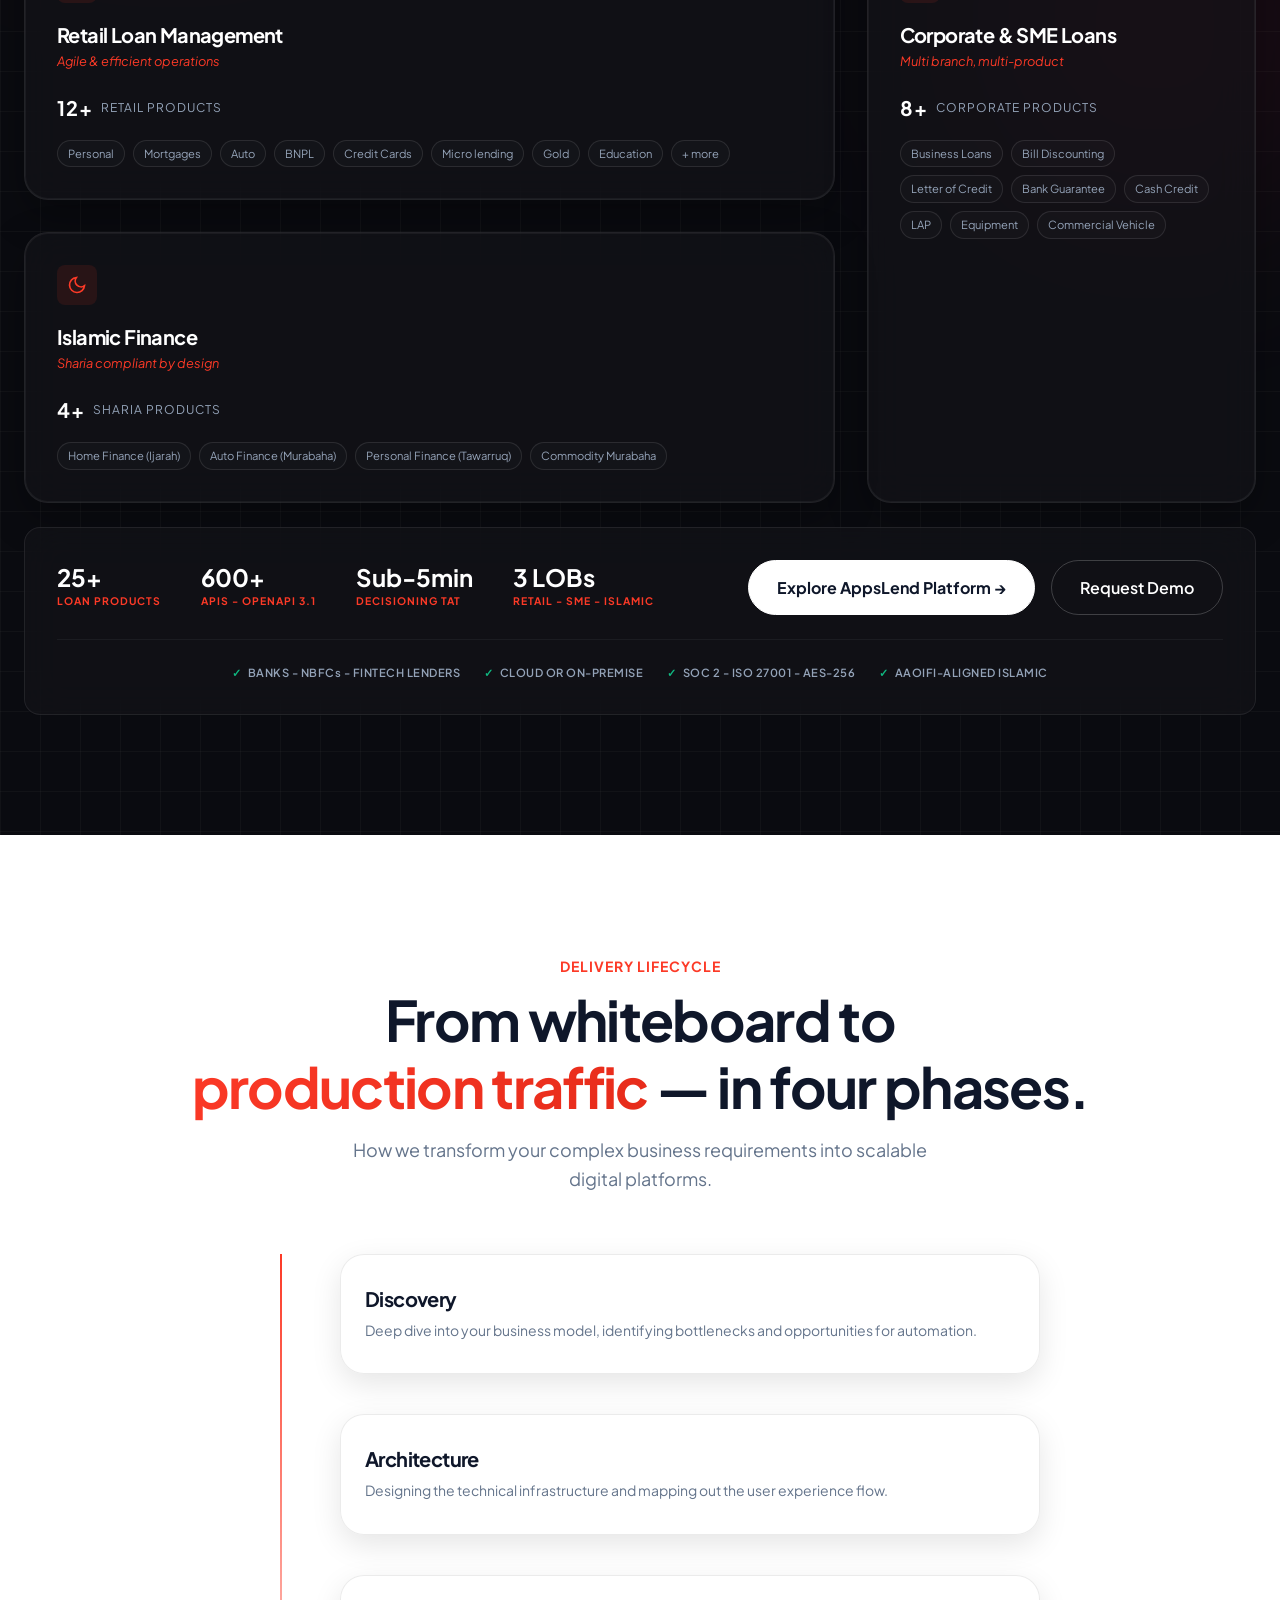
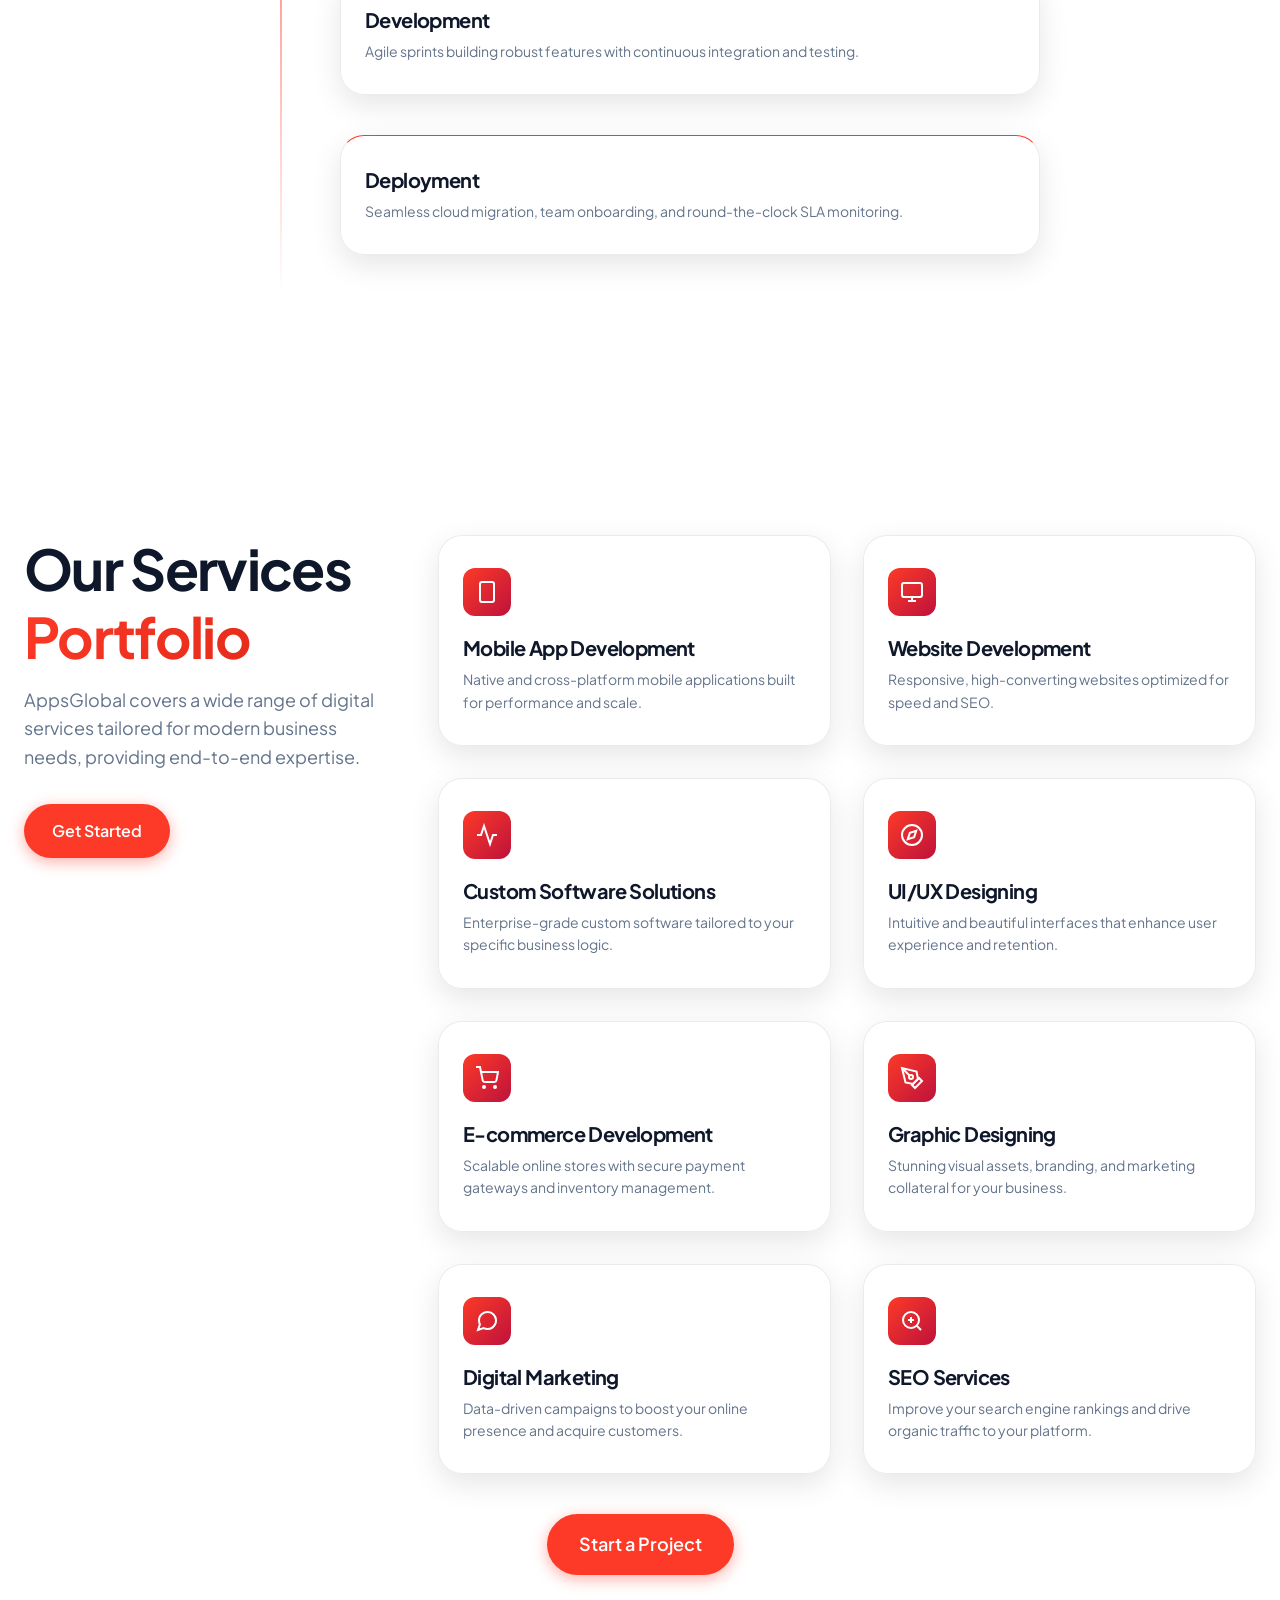
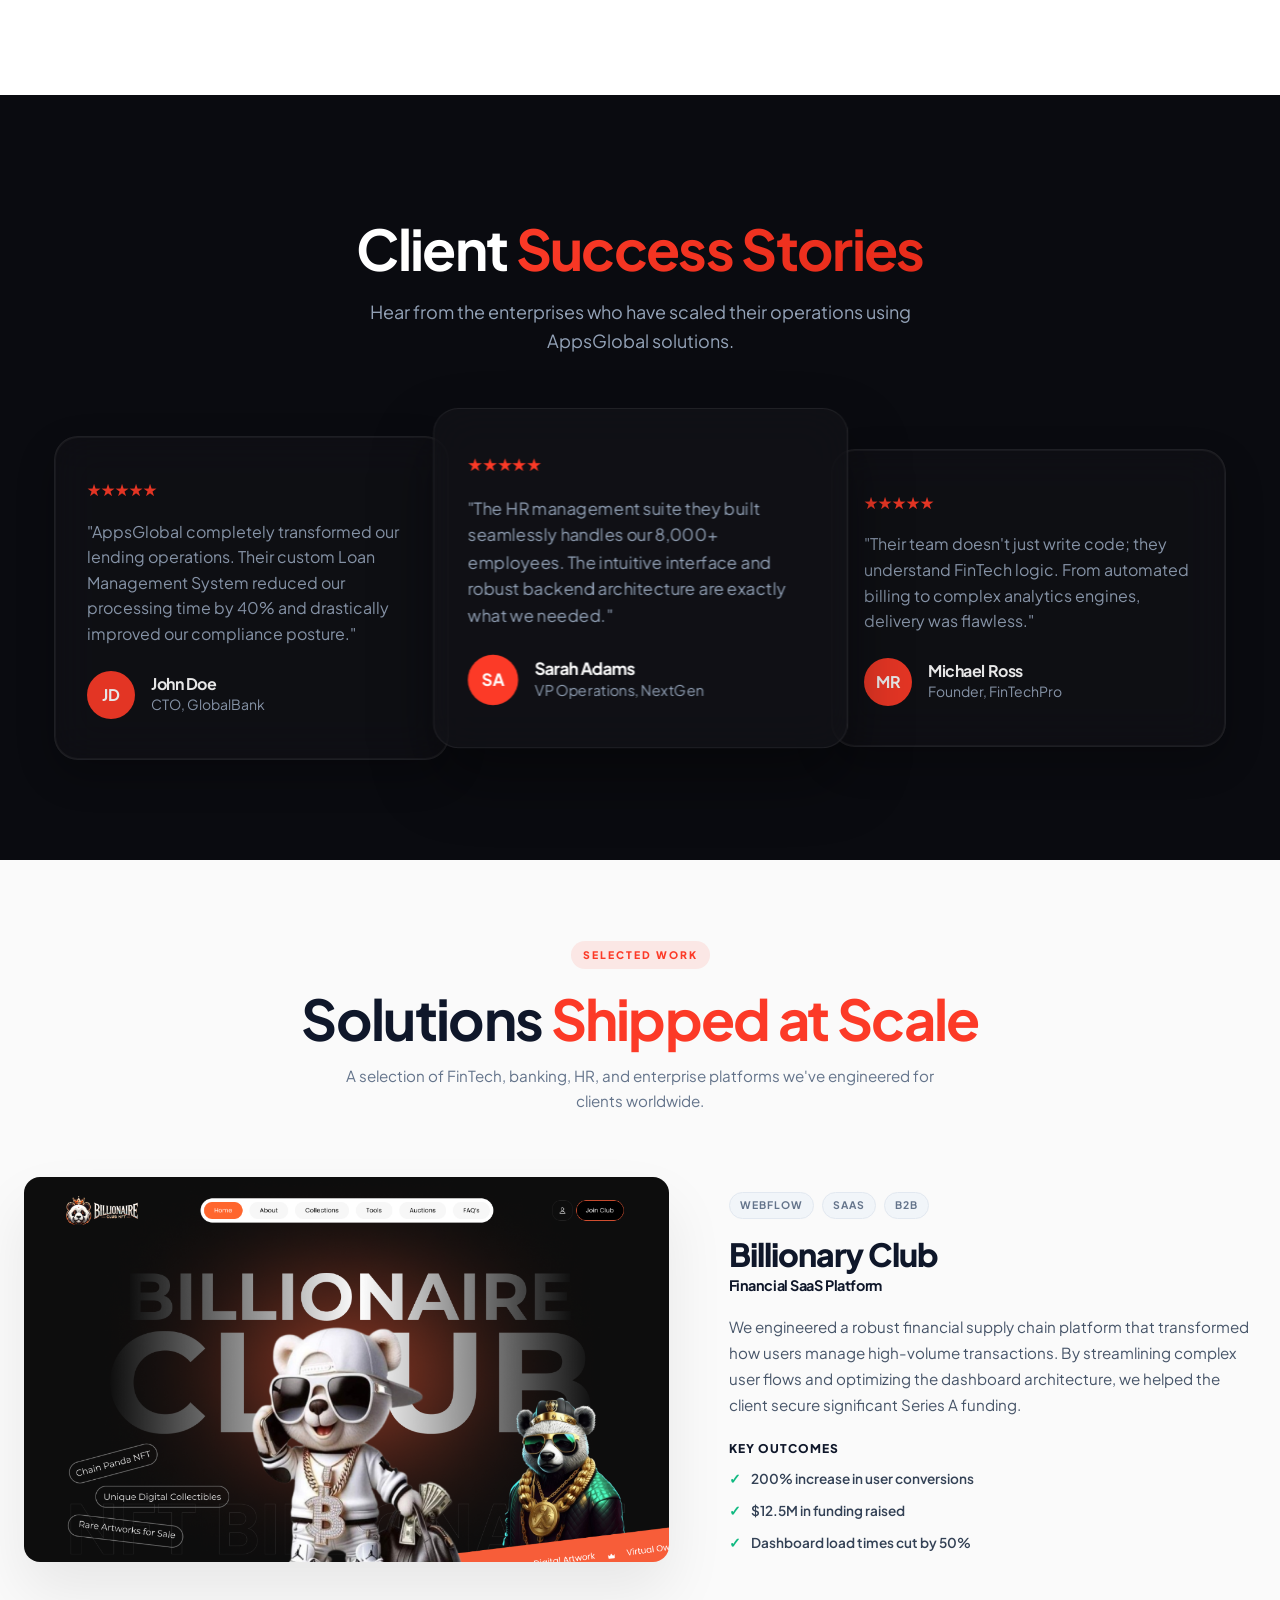
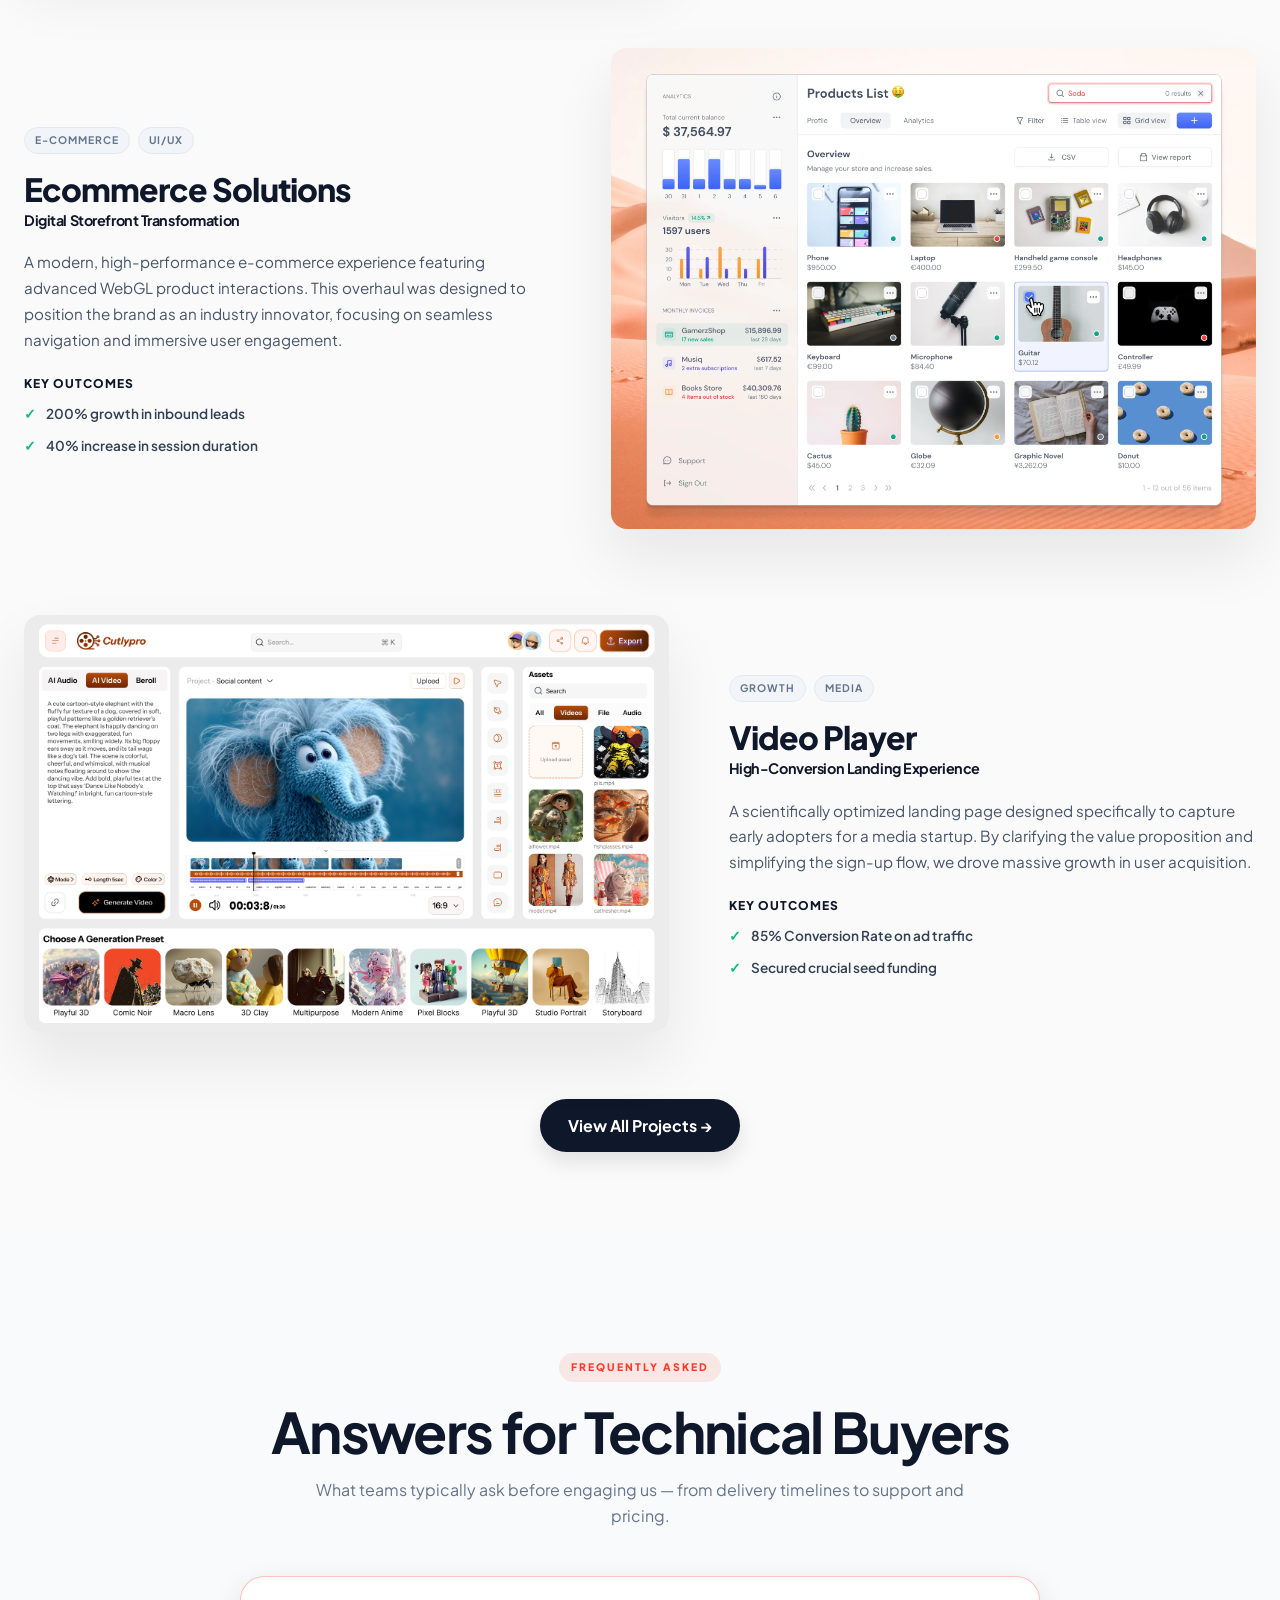
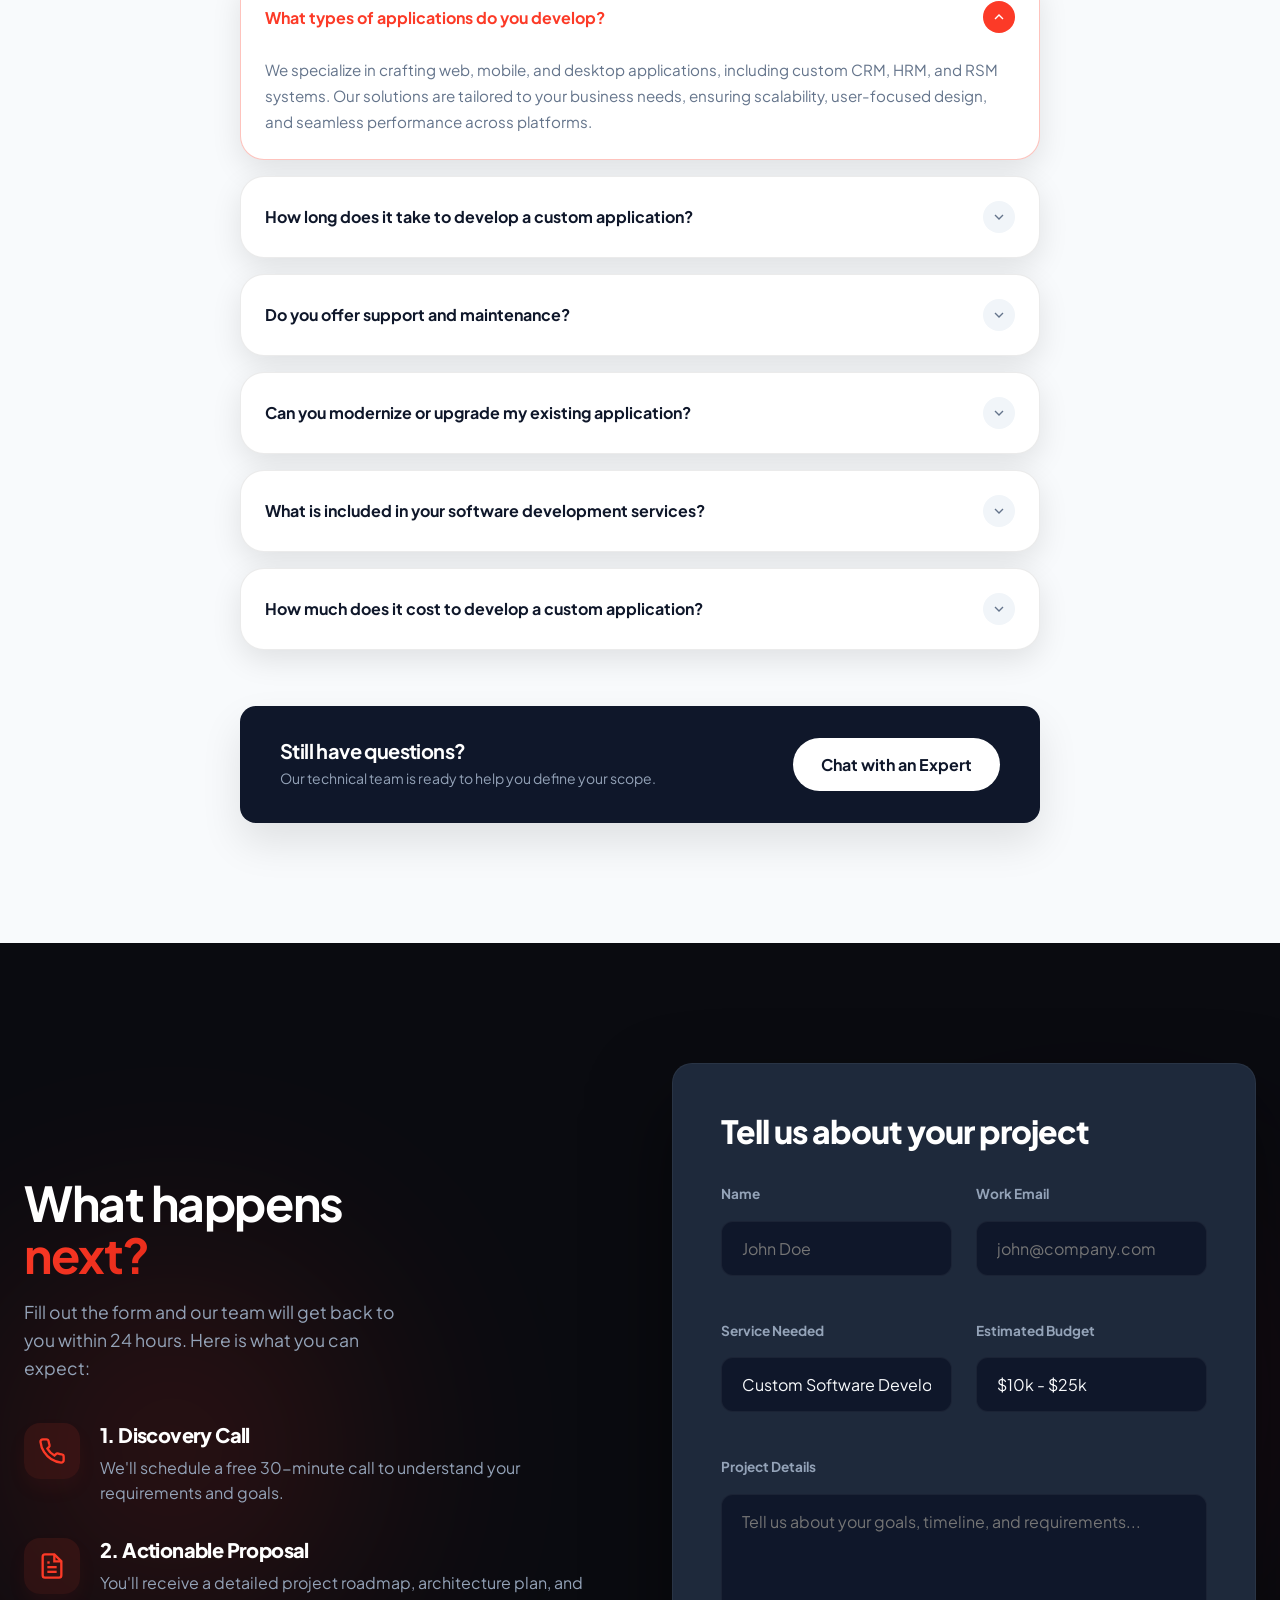
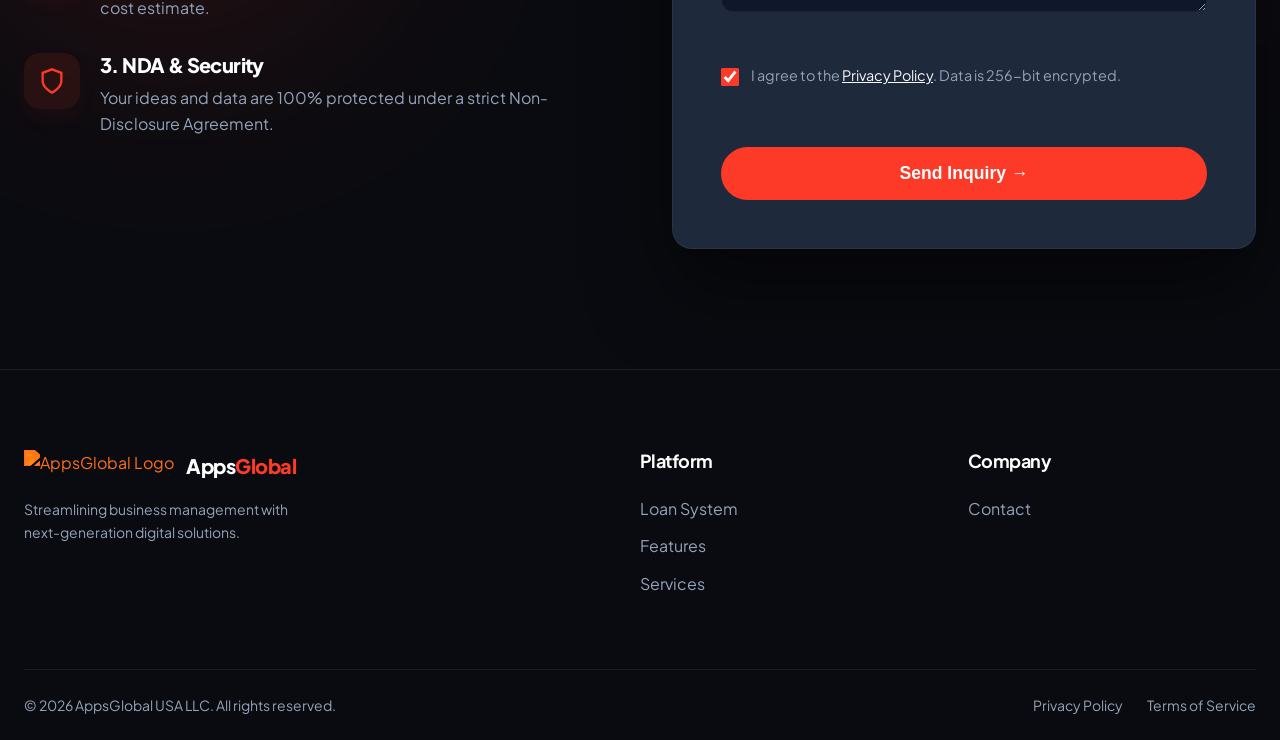
==== commit 195566c0: "Overhauled UI/UX layout based on Tech Agency and Creative Agency inspirations" ====
--- a/index.html
+++ b/index.html
@@ -3,453 +3,675 @@
 <head>
     <meta charset="UTF-8">
     <meta name="viewport" content="width=device-width, initial-scale=1.0">
-    <title>Apps Global | Enterprise Software Built for Global Scale</title>
-    <meta name="description" content="Empower your organization with robust, scalable, and secure enterprise solutions.">
+    <title>AppsGlobal | Streamlining Business Management</title>
+    <meta name="description" content="AppsGlobal focuses on building HR management solutions designed to seamlessly fit into your business operations.">
     <link rel="preconnect" href="https://fonts.googleapis.com">
     <link rel="preconnect" href="https://fonts.gstatic.com" crossorigin>
-    <link href="https://fonts.googleapis.com/css2?family=Inter:wght@400;500;600;700&family=Plus+Jakarta+Sans:wght@500;600;700;800&display=swap" rel="stylesheet">
+    <link href="https://fonts.googleapis.com/css2?family=Plus+Jakarta+Sans:wght@300;400;500;600;700;800&display=swap" rel="stylesheet">
     <link rel="stylesheet" href="style.css">
-    <link rel="icon" type="image/svg+xml" href="favicon.svg">
+    <link rel="icon" type="image/x-icon" href="https://appsglobal.co/favicon/favicon.ico">
 </head>
-<body>
-
-    <!-- Dynamic Animated Background Orbs -->
-    <div class="bg-orb orb-1"></div>
-    <div class="bg-orb orb-2"></div>
-    <div class="bg-orb orb-3"></div>
-    <div class="grid-overlay"></div>
+<body class="bg-light">
 
     <header class="navbar">
         <div class="container nav-container">
-            <a href="#" class="logo" style="display: flex; align-items: center; gap: 12px; text-decoration: none;">
-                <!-- Styled A Logo -->
-                <svg width="36" height="36" viewBox="0 0 40 40" fill="none" xmlns="http://www.w3.org/2000/svg">
-                    <path d="M20 4 L4 36 L12 36 L20 18 Z" fill="#00d2ff"/>
-                    <path d="M20 4 L36 36 L28 36 L20 18 Z" fill="#0044ff"/>
-                    <path d="M9 25 L31 25 L28 32 L12 32 Z" fill="#0011aa"/>
-                </svg>
-                <div class="logo-text" style="display: flex; flex-direction: column; line-height: 1.2;">
-                    <span style="font-weight: 700; font-size: 1.2rem; color: #ffffff; letter-spacing: -0.5px;">Apps Global</span>
-                    <span style="font-weight: 500; font-size: 0.8rem; color: #00d2ff;">Your trusted technology partner</span>
-                </div>
+            <a href="#" class="logo">
+                <img src="https://appsglobal.co/images/logo.png" alt="AppsGlobal Logo">
+                <span class="brand-name">Apps<span style="color: var(--primary);">Global</span></span>
             </a>
             <nav class="nav-links">
-                <a href="#solutions">Solutions</a>
-                <a href="#industries">Industries</a>
-                <a href="#approach">Approach</a>
+                <a href="#hero">Home</a>
+                <a href="#loan">Loan System</a>
                 <a href="#services">Services</a>
+                <a href="#contact">Contact</a>
             </nav>
-            <a href="#lead-form-section" class="btn btn-primary nav-cta">Let's Talk</a>
-            <button class="mobile-menu-btn" aria-label="Toggle menu">
-                <span></span>
-                <span></span>
-                <span></span>
-            </button>
-        </div>
-        <!-- Mobile Menu Overlay -->
-        <div class="mobile-menu-overlay">
-            <nav class="mobile-nav-links">
-                <a href="#solutions">Solutions</a>
-                <a href="#industries">Industries</a>
-                <a href="#approach">Approach</a>
-                <a href="#services">Services</a>
-                <a href="#lead-form-section" class="btn btn-primary" style="margin-top: 20px;">Let's Talk</a>
-            </nav>
+            <a href="#contact" class="btn btn-gradient nav-cta">Let's Talk</a>
         </div>
     </header>
 
-    <!-- Section 1: Hero Section -->
-    <section class="hero" id="home" style="text-align: center; display: flex; align-items: center; justify-content: center; min-height: 100vh; padding-top: 120px; flex-direction: column;">
-        <div class="container" style="max-width: 1000px; margin: 0 auto; display: flex; flex-direction: column; align-items: center;">
-            <div class="hero-content" style="max-width: 800px; margin: 0 auto;">
-                <h1 class="headline fade-up" style="margin-bottom: 24px;">Enterprise Software Built for <span class="text-gradient">Global Scale</span></h1>
-                <p class="sub-headline fade-up delay-1" style="max-width: 700px; margin: 0 auto 40px;">Empower your organization with robust, scalable, and secure enterprise solutions designed to drive efficiency and innovation in today’s fast-paced digital landscape.</p>
-                <div class="hero-actions fade-up delay-2" style="justify-content: center; margin-bottom: 80px;">
-                    <a href="#services" class="btn btn-outline btn-lg" style="border-radius: 8px; padding: 14px 32px; border: 1px solid rgba(255,255,255,0.2); background: rgba(255,255,255,0.02);">Explore projects</a>
+    <!-- 1. Hero Section (Light) -->
+    <section class="hero bg-light" id="hero">
+        <div class="container hero-container-centered">
+            <div class="hero-stats-pills">
+                <div class="stat-pill"><strong>300+</strong> Global Clients</div>
+                <div class="stat-pill"><strong>500+</strong> Systems Shipped</div>
+                <div class="stat-pill"><strong>99.9%</strong> Uptime SLA</div>
+            </div>
+
+            <div class="hero-content-center">
+                <div class="badge-pill-green mx-auto mb-6">
+                    <span class="pulse-dot-green"></span> ENTERPRISE SOFTWARE SOLUTIONS
+                </div>
+                <h1 class="headline-massive">We build <br> 
+                    <span class="rolling-text-wrapper text-red-glow">
+                        <span class="rolling-text-inner">
+                            <span>FinTech Platforms</span>
+                            <span>CRM & ERP</span>
+                            <span>Loan Management Systems</span>
+                            <span>Custom Enterprise Apps</span>
+                            <span>HR Management</span>
+                            <span>FinTech Platforms</span>
+                        </span>
+                    </span>
+                <br>that scale with your business.</h1>
+                <p class="sub-headline-centered">Home of <strong>AppsLend™</strong> — our flagship Loan Management System — and a complete engineering practice across FinTech, banking, HR, and custom enterprise platforms.</p>
+                <div class="hero-actions-centered">
+                    <a href="#contact" class="btn btn-gradient btn-lg">Book a Solution Consult &rarr;</a>
+                    <a href="#services" class="btn btn-outline btn-lg">Explore Solutions</a>
                 </div>
             </div>
             
-            <!-- 3 Cards matching screenshot layout -->
-            <div class="hero-cards fade-up delay-3" style="display: grid; grid-template-columns: repeat(3, 1fr); gap: 30px; width: 100%; text-align: center;">
-                <div class="glass-panel" style="padding: 40px 24px; border-radius: 16px; background: rgba(15, 23, 42, 0.4); border: 1px solid rgba(255,255,255,0.05); transition: transform 0.3s;">
-                    <div style="width: 50px; height: 50px; background: linear-gradient(135deg, #f093fb, #f5576c); border-radius: 12px; margin: 0 auto 24px; display: flex; align-items: center; justify-content: center; box-shadow: 0 10px 20px rgba(245, 87, 108, 0.2);">
-                        <svg width="24" height="24" viewBox="0 0 24 24" fill="none" stroke="white" stroke-width="2"><path d="M12 2L2 7l10 5 10-5-10-5z"></path></svg>
-                    </div>
-                    <h3 style="font-size: 1.125rem; font-weight: 600; margin-bottom: 12px;">Cloud Infrastructure</h3>
-                    <p style="font-size: 0.875rem; color: var(--text-secondary);">Scalable architectures for modern demands</p>
-                </div>
-                <div class="glass-panel" style="padding: 40px 24px; border-radius: 16px; background: rgba(15, 23, 42, 0.4); border: 1px solid rgba(255,255,255,0.05); transition: transform 0.3s;">
-                    <div style="width: 50px; height: 50px; background: linear-gradient(135deg, #00d2ff, #3a7bd5); border-radius: 12px; margin: 0 auto 24px; display: flex; align-items: center; justify-content: center; box-shadow: 0 10px 20px rgba(0, 210, 255, 0.2);">
-                        <svg width="24" height="24" viewBox="0 0 24 24" fill="none" stroke="white" stroke-width="2"><circle cx="12" cy="12" r="10"></circle><polyline points="12 6 12 12 16 14"></polyline></svg>
-                    </div>
-                    <h3 style="font-size: 1.125rem; font-weight: 600; margin-bottom: 12px;">Software Solutions</h3>
-                    <p style="font-size: 0.875rem; color: var(--text-secondary);">Automation of business processes</p>
-                </div>
-                <div class="glass-panel" style="padding: 40px 24px; border-radius: 16px; background: rgba(15, 23, 42, 0.4); border: 1px solid rgba(255,255,255,0.05); transition: transform 0.3s;">
-                    <div style="width: 50px; height: 50px; background: linear-gradient(135deg, #b490ca, #5ee7df); border-radius: 12px; margin: 0 auto 24px; display: flex; align-items: center; justify-content: center; box-shadow: 0 10px 20px rgba(180, 144, 202, 0.2);">
-                        <svg width="24" height="24" viewBox="0 0 24 24" fill="none" stroke="white" stroke-width="2"><rect x="3" y="11" width="18" height="11" rx="2" ry="2"></rect><path d="M7 11V7a5 5 0 0110 0v4"></path></svg>
-                    </div>
-                    <h3 style="font-size: 1.125rem; font-weight: 600; margin-bottom: 12px;">Cybersecurity</h3>
-                    <p style="font-size: 0.875rem; color: var(--text-secondary);">Data protection and cybersecurity</p>
-                </div>
-            </div>
-
-        </div>
-    </section>
-
-    <!-- Section 2: Key Statistics -->
-    <section class="statistics section">
-        <div class="container">
-            <div class="stats-grid">
-                <div class="stat-card glass-panel reveal">
-                    <h2 class="stat-number"><span class="counter" data-target="10">0</span>+</h2>
-                    <p class="stat-title">Years Experience</p>
-                    <p class="stat-desc">A decade of expertise in delivering high-impact software solutions.</p>
-                </div>
-                <div class="stat-card glass-panel reveal delay-1">
-                    <h2 class="stat-number"><span class="counter" data-target="15">0</span>+</h2>
-                    <p class="stat-title">Global Clients</p>
-                    <p class="stat-desc">Trusted by businesses across the globe to handle complex requirements.</p>
-                </div>
-                <div class="stat-card glass-panel reveal delay-2">
-                    <h2 class="stat-number"><span class="counter" data-target="20">0</span>+</h2>
-                    <p class="stat-title">Projects Completed</p>
-                    <p class="stat-desc">A track record of successful project deliveries across various industries.</p>
-                </div>
-                <div class="stat-card glass-panel reveal delay-3">
-                    <h2 class="stat-number"><span class="counter" data-target="6">0</span>+</h2>
-                    <p class="stat-title">Team Members</p>
-                    <p class="stat-desc">A dedicated, skilled team working together to achieve excellence.</p>
-                </div>
-            </div>
-        </div>
-    </section>
-
-    <!-- Section 3: Software Solutions -->
-    <section class="solutions section" id="solutions">
-        <div class="container">
-            <div class="section-header reveal">
-                <h2 class="section-title">Software, Should Be Built for <span class="text-gradient">Global Scale</span></h2>
-                <p class="section-details">We focus on creating high-performance software that grows with your business, ensuring you stay ahead of the competition.</p>
+            <div class="hero-visual-bottom">
+
+                <div class="dashboard-panel panoramic">
+                    <div class="dash-url-bar">
+                        <svg width="12" height="12" viewBox="0 0 24 24" fill="none" stroke="#fc3a27" stroke-width="2"><rect x="3" y="11" width="18" height="11" rx="2" ry="2"></rect><path d="M7 11V7a5 5 0 0 1 10 0v4"></path></svg>
+                        <span>console.appsglobal.io</span>
+                    </div>
+                    
+                    <div class="dash-body">
+                        <div class="dash-header">
+                            <div>
+                                <div class="small-text">SOLUTION MODULES - LIVE</div>
+                                <div class="large-text">Active Deployments</div>
+                            </div>
+                            <div class="badge-operational"><span class="dot-green"></span> OPERATIONAL</div>
+                        </div>
+
+                        <div class="deployment-list">
+                            <div class="deploy-item">
+                                <div class="icon-red"><svg viewBox="0 0 24 24" fill="none" stroke="currentColor" stroke-width="2"><rect x="3" y="4" width="18" height="18" rx="2" ry="2"></rect><line x1="16" y1="2" x2="16" y2="6"></line><line x1="8" y1="2" x2="8" y2="6"></line><line x1="3" y1="10" x2="21" y2="10"></line></svg></div>
+                                <div class="deploy-details">
+                                    <div class="title">FinTech Payment Engine</div>
+                                    <div class="meta">v4.2.1 &nbsp; 11.4k tx/s</div>
+                                </div>
+                                <div class="status-live"><span class="dot-green"></span> LIVE</div>
+                            </div>
+                            <div class="deploy-item">
+                                <div class="icon-red"><svg viewBox="0 0 24 24" fill="none" stroke="currentColor" stroke-width="2"><rect x="3" y="4" width="18" height="18" rx="2" ry="2"></rect><line x1="16" y1="2" x2="16" y2="6"></line><line x1="8" y1="2" x2="8" y2="6"></line><line x1="3" y1="10" x2="21" y2="10"></line></svg></div>
+                                <div class="deploy-details">
+                                    <div class="title">Loan Management System</div>
+                                    <div class="meta">v2.0.0 &nbsp; 6 lenders</div>
+                                </div>
+                                <div class="status-live"><span class="dot-green"></span> LIVE</div>
+                            </div>
+                        </div>
+
+                        <div class="dash-footer">
+                            <div class="footer-stat">
+                                <div class="label">UPTIME</div>
+                                <div class="val">99.99%</div>
+                            </div>
+                            <div class="footer-stat">
+                                <div class="label">LATENCY P95</div>
+                                <div class="val">82ms</div>
+                            </div>
+                            <div class="footer-stat">
+                                <div class="label">DEPLOYS/WK</div>
+                                <div class="val">24</div>
+                            </div>
+                        </div>
+                    </div>
+                </div>
+            </div>
+        </div>
+    </section>
+
+    <!-- Trusted By Logos (Light) -->
+    <section class="trusted-by section-padding bg-light">
+        <div class="container text-center">
+            <p class="small-text text-muted mb-6" style="letter-spacing: 2px;">TRUSTED BY INNOVATIVE TEAMS WORLDWIDE</p>
+            <div class="logo-ticker">
+                <div class="ticker-track">
+                    <span class="company-logo">Acme Corp</span>
+                    <span class="company-logo">GlobalBank</span>
+                    <span class="company-logo">FinTechPro</span>
+                    <span class="company-logo">NextGen</span>
+                    <span class="company-logo">LendCorp</span>
+                    <span class="company-logo">Acme Corp</span>
+                    <span class="company-logo">GlobalBank</span>
+                </div>
+            </div>
+        </div>
+    </section>
+
+    <!-- 2. AppsGlobal Loan & Features (Dark) -->
+    <!-- 2. AppsGlobal Loan & Features (Dark) -->
+    <section class="section bg-dark" id="loan" style="background-image: linear-gradient(rgba(255, 255, 255, 0.03) 1px, transparent 1px), linear-gradient(90deg, rgba(255, 255, 255, 0.03) 1px, transparent 1px); background-size: 40px 40px;">
+        <div class="glow-orb orb-primary"></div>
+        <div class="glow-orb orb-secondary"></div>
+        <div class="container">
+            <div class="section-header text-center">
+                <div class="badge-pill-red mx-auto mb-4" style="margin: 0 auto 20px auto; width: max-content; color: #fc3a27; border: 1px solid rgba(252, 58, 39, 0.3); padding: 6px 14px; border-radius: 100px; font-size: 0.65rem; font-weight: 800; letter-spacing: 2px; text-transform: uppercase; display: inline-flex; align-items: center; gap: 8px; background: rgba(0,0,0,0.5);">
+                    <span class="pulse-dot-red" style="width: 6px; height: 6px; background: #fc3a27; border-radius: 50%; box-shadow: 0 0 8px #fc3a27;"></span> FLAGSHIP PLATFORM - LOAN MANAGEMENT
+                </div>
+                <h2 class="section-title"><span style="color: #fc3a27;">AppsLend™</span> A complete digital <br> Loan Management System.</h2>
+                <p class="section-desc centered mt-4" style="max-width: 800px;">Our flagship LMS — engineered to digitize the entire loan lifecycle across Retail, Corporate & SME, and Islamic Finance. Built on a service-oriented architecture with 600+ APIs.</p>
+            </div>
+
+            <div class="loan-bento-layout">
+                <!-- Card 1 -->
+                <div class="loan-card glass">
+                    <div class="lc-icon"><svg viewBox="0 0 24 24" fill="none" stroke="currentColor" stroke-width="2"><path d="M17 21v-2a4 4 0 0 0-4-4H5a4 4 0 0 0-4 4v2"></path><circle cx="9" cy="7" r="4"></circle><path d="M23 21v-2a4 4 0 0 0-3-3.87"></path><path d="M16 3.13a4 4 0 0 1 0 7.75"></path></svg></div>
+                    <h3 class="lc-title">Retail Loan Management</h3>
+                    <p class="lc-subtitle">Agile & efficient operations</p>
+                    <div class="lc-stats"><strong>12+</strong> RETAIL PRODUCTS</div>
+                    <div class="lc-tags">
+                        <span>Personal</span><span>Mortgages</span><span>Auto</span><span>BNPL</span><span>Credit Cards</span><span>Micro lending</span><span>Gold</span><span>Education</span><span>+ more</span>
+                    </div>
+                </div>
+
+                <!-- Card 2 -->
+                <div class="loan-card glass">
+                    <div class="lc-icon"><svg viewBox="0 0 24 24" fill="none" stroke="currentColor" stroke-width="2"><rect x="4" y="2" width="16" height="20" rx="2" ry="2"></rect><path d="M9 22v-4h6v4"></path><path d="M8 6h.01"></path><path d="M16 6h.01"></path><path d="M12 6h.01"></path><path d="M12 10h.01"></path><path d="M12 14h.01"></path><path d="M16 10h.01"></path><path d="M16 14h.01"></path><path d="M8 10h.01"></path><path d="M8 14h.01"></path></svg></div>
+                    <h3 class="lc-title">Corporate & SME Loans</h3>
+                    <p class="lc-subtitle">Multi branch, multi-product</p>
+                    <div class="lc-stats"><strong>8+</strong> CORPORATE PRODUCTS</div>
+                    <div class="lc-tags">
+                        <span>Business Loans</span><span>Bill Discounting</span><span>Letter of Credit</span><span>Bank Guarantee</span><span>Cash Credit</span><span>LAP</span><span>Equipment</span><span>Commercial Vehicle</span>
+                    </div>
+                </div>
+
+                <!-- Card 3 -->
+                <div class="loan-card glass">
+                    <div class="lc-icon"><svg viewBox="0 0 24 24" fill="none" stroke="currentColor" stroke-width="2"><path d="M21 12.79A9 9 0 1 1 11.21 3 7 7 0 0 0 21 12.79z"></path></svg></div>
+                    <h3 class="lc-title">Islamic Finance</h3>
+                    <p class="lc-subtitle">Sharia compliant by design</p>
+                    <div class="lc-stats"><strong>4+</strong> SHARIA PRODUCTS</div>
+                    <div class="lc-tags">
+                        <span>Home Finance (Ijarah)</span><span>Auto Finance (Murabaha)</span><span>Personal Finance (Tawarruq)</span><span>Commodity Murabaha</span>
+                    </div>
+                </div>
+            </div>
+
+            <!-- Bottom Dashboard Bar -->
+            <div class="loan-dash-bar glass">
+                <div class="dash-bar-top">
+                    <div class="dash-stats">
+                        <div class="ds-item"><strong>25+</strong><p>LOAN PRODUCTS</p></div>
+                        <div class="ds-item"><strong>600+</strong><p>APIs - OPENAPI 3.1</p></div>
+                        <div class="ds-item"><strong>Sub-5min</strong><p>DECISIONING TAT</p></div>
+                        <div class="ds-item"><strong>3 LOBs</strong><p>RETAIL - SME - ISLAMIC</p></div>
+                    </div>
+                    <div class="dash-actions">
+                        <a href="#contact" class="btn" style="background: #ffffff; color: #0f172a; border: 1px solid #ffffff; font-weight: 700;">Explore AppsLend Platform &rarr;</a>
+                        <a href="#contact" class="btn btn-outline" style="border: 1px solid rgba(255,255,255,0.2); color: #fff;">Request Demo</a>
+                    </div>
+                </div>
+                <div class="dash-bar-bottom">
+                    <span class="check-item"><span class="check-icon">✓</span> BANKS - NBFCs - FINTECH LENDERS</span>
+                    <span class="check-item"><span class="check-icon">✓</span> CLOUD OR ON-PREMISE</span>
+                    <span class="check-item"><span class="check-icon">✓</span> SOC 2 - ISO 27001 - AES-256</span>
+                    <span class="check-item"><span class="check-icon">✓</span> AAOIFI-ALIGNED ISLAMIC</span>
+                </div>
+            </div>
+
+        </div>
+    </section>
+
+    <!-- Our Process Section (Light) -->
+    <section class="section bg-light" id="process">
+        <div class="container">
+            <div class="section-header text-center">
+                <p class="text-primary font-bold mb-2" style="color: var(--primary); letter-spacing: 1px; font-size: 0.875rem;">DELIVERY LIFECYCLE</p>
+                <h2 class="section-title">From whiteboard to <br> <span class="text-gradient">production traffic</span> — in four phases.</h2>
+                <p class="section-desc centered mt-4">How we transform your complex business requirements into scalable digital platforms.</p>
+            </div>
+            <div class="process-timeline">
+                <div class="step-card glass">
+                    <div class="step-number">01</div>
+                    <h3 class="text-xl font-bold mb-2">Discovery</h3>
+                    <p class="text-sm text-muted">Deep dive into your business model, identifying bottlenecks and opportunities for automation.</p>
+                </div>
+                <div class="step-card glass">
+                    <div class="step-number">02</div>
+                    <h3 class="text-xl font-bold mb-2">Architecture</h3>
+                    <p class="text-sm text-muted">Designing the technical infrastructure and mapping out the user experience flow.</p>
+                </div>
+                <div class="step-card glass">
+                    <div class="step-number">03</div>
+                    <h3 class="text-xl font-bold mb-2">Development</h3>
+                    <p class="text-sm text-muted">Agile sprints building robust features with continuous integration and testing.</p>
+                </div>
+                <div class="step-card glass" style="border-top-color: var(--primary);">
+                    <div class="step-number">04</div>
+                    <h3 class="text-xl font-bold mb-2">Deployment</h3>
+                    <p class="text-sm text-muted">Seamless cloud migration, team onboarding, and round-the-clock SLA monitoring.</p>
+                </div>
+            </div>
+        </div>
+    </section>
+
+    <!-- Services (Light) -->
+    <section class="section bg-light" id="services">
+        <div class="container">
+            <div class="services-split-layout">
+                <div class="services-sticky-sidebar">
+                    <div class="section-header text-left mb-8">
+                        <h2 class="section-title">Our Services <br><span class="text-gradient">Portfolio</span></h2>
+                        <p class="section-desc mt-4">AppsGlobal covers a wide range of digital services tailored for modern business needs, providing end-to-end expertise.</p>
+                        <a href="#contact" class="btn btn-gradient mt-8" style="display: inline-block;">Get Started</a>
+                    </div>
+                </div>
+                <div class="services-scroll-list">
+                <!-- Card 1 -->
+                <div class="service-card glass">
+                    <div class="service-icon gradient-red"><svg viewBox="0 0 24 24" fill="none" stroke="currentColor" stroke-width="2"><rect x="5" y="2" width="14" height="20" rx="2" ry="2"></rect><line x1="12" y1="18" x2="12.01" y2="18"></line></svg></div>
+                    <h3 class="font-bold text-xl mb-2">Mobile App Development</h3>
+                    <p class="text-sm text-muted">Native and cross-platform mobile applications built for performance and scale.</p>
+                </div>
+                <!-- Card 2 -->
+                <div class="service-card glass">
+                    <div class="service-icon gradient-red"><svg viewBox="0 0 24 24" fill="none" stroke="currentColor" stroke-width="2"><rect x="2" y="3" width="20" height="14" rx="2" ry="2"></rect><line x1="8" y1="21" x2="16" y2="21"></line><line x1="12" y1="17" x2="12" y2="21"></line></svg></div>
+                    <h3 class="font-bold text-xl mb-2">Website Development</h3>
+                    <p class="text-sm text-muted">Responsive, high-converting websites optimized for speed and SEO.</p>
+                </div>
+                <!-- Card 3 -->
+                <div class="service-card glass">
+                    <div class="service-icon gradient-red"><svg viewBox="0 0 24 24" fill="none" stroke="currentColor" stroke-width="2"><path d="M22 12h-4l-3 9L9 3l-3 9H2"></path></svg></div>
+                    <h3 class="font-bold text-xl mb-2">Custom Software Solutions</h3>
+                    <p class="text-sm text-muted">Enterprise-grade custom software tailored to your specific business logic.</p>
+                </div>
+                <!-- Card 4 -->
+                <div class="service-card glass">
+                    <div class="service-icon gradient-red"><svg viewBox="0 0 24 24" fill="none" stroke="currentColor" stroke-width="2"><circle cx="12" cy="12" r="10"></circle><polygon points="16.24 7.76 14.12 14.12 7.76 16.24 9.88 9.88 16.24 7.76"></polygon></svg></div>
+                    <h3 class="font-bold text-xl mb-2">UI/UX Designing</h3>
+                    <p class="text-sm text-muted">Intuitive and beautiful interfaces that enhance user experience and retention.</p>
+                </div>
+                <!-- Card 5 -->
+                <div class="service-card glass">
+                    <div class="service-icon gradient-red"><svg viewBox="0 0 24 24" fill="none" stroke="currentColor" stroke-width="2"><circle cx="9" cy="21" r="1"></circle><circle cx="20" cy="21" r="1"></circle><path d="M1 1h4l2.68 13.39a2 2 0 0 0 2 1.61h9.72a2 2 0 0 0 2-1.61L23 6H6"></path></svg></div>
+                    <h3 class="font-bold text-xl mb-2">E-commerce Development</h3>
+                    <p class="text-sm text-muted">Scalable online stores with secure payment gateways and inventory management.</p>
+                </div>
+                <!-- Card 6 -->
+                <div class="service-card glass">
+                    <div class="service-icon gradient-red"><svg viewBox="0 0 24 24" fill="none" stroke="currentColor" stroke-width="2"><path d="M12 19l7-7 3 3-7 7-3-3z"></path><path d="M18 13l-1.5-7.5L2 2l3.5 14.5L13 18l5-5z"></path><path d="M2 2l7.586 7.586"></path><circle cx="11" cy="11" r="2"></circle></svg></div>
+                    <h3 class="font-bold text-xl mb-2">Graphic Designing</h3>
+                    <p class="text-sm text-muted">Stunning visual assets, branding, and marketing collateral for your business.</p>
+                </div>
+                <!-- Card 7 -->
+                <div class="service-card glass">
+                    <div class="service-icon gradient-red"><svg viewBox="0 0 24 24" fill="none" stroke="currentColor" stroke-width="2"><path d="M21 11.5a8.38 8.38 0 0 1-.9 3.8 8.5 8.5 0 0 1-7.6 4.7 8.38 8.38 0 0 1-3.8-.9L3 21l1.9-5.7a8.38 8.38 0 0 1-.9-3.8 8.5 8.5 0 0 1 4.7-7.6 8.38 8.38 0 0 1 3.8-.9h.5a8.48 8.48 0 0 1 8 8v.5z"></path></svg></div>
+                    <h3 class="font-bold text-xl mb-2">Digital Marketing</h3>
+                    <p class="text-sm text-muted">Data-driven campaigns to boost your online presence and acquire customers.</p>
+                </div>
+                <!-- Card 8 -->
+                <div class="service-card glass">
+                    <div class="service-icon gradient-red"><svg viewBox="0 0 24 24" fill="none" stroke="currentColor" stroke-width="2"><circle cx="11" cy="11" r="8"></circle><line x1="21" y1="21" x2="16.65" y2="16.65"></line><line x1="11" y1="8" x2="11" y2="14"></line><line x1="8" y1="11" x2="14" y2="11"></line></svg></div>
+                    <h3 class="font-bold text-xl mb-2">SEO Services</h3>
+                    <p class="text-sm text-muted">Improve your search engine rankings and drive organic traffic to your platform.</p>
+                </div>
+                </div>
+            </div>
+            <div class="text-center mt-12" style="margin-top: 40px;">
+                <a href="#contact" class="btn btn-gradient btn-lg">Start a Project</a>
+            </div>
+        </div>
+    </section>
+
+    <!-- Testimonials Section (Dark) -->
+    <section class="section bg-dark" id="testimonials">
+        <div class="container">
+            <div class="section-header text-center">
+                <h2 class="section-title">Client <span class="text-gradient">Success Stories</span></h2>
+                <p class="section-desc centered">Hear from the enterprises who have scaled their operations using AppsGlobal solutions.</p>
+            </div>
+            <div class="testimonials-grid">
+                <div class="testimonial-card glass">
+                    <div class="stars">★★★★★</div>
+                    <p class="mt-4 mb-6 text-muted">"AppsGlobal completely transformed our lending operations. Their custom Loan Management System reduced our processing time by 40% and drastically improved our compliance posture."</p>
+                    <div class="client-info">
+                        <div class="client-avatar">JD</div>
+                        <div>
+                            <h4 class="font-bold">John Doe</h4>
+                            <p class="text-sm text-muted">CTO, GlobalBank</p>
+                        </div>
+                    </div>
+                </div>
+                <div class="testimonial-card glass">
+                    <div class="stars">★★★★★</div>
+                    <p class="mt-4 mb-6 text-muted">"The HR management suite they built seamlessly handles our 8,000+ employees. The intuitive interface and robust backend architecture are exactly what we needed."</p>
+                    <div class="client-info">
+                        <div class="client-avatar">SA</div>
+                        <div>
+                            <h4 class="font-bold">Sarah Adams</h4>
+                            <p class="text-sm text-muted">VP Operations, NextGen</p>
+                        </div>
+                    </div>
+                </div>
+                <div class="testimonial-card glass">
+                    <div class="stars">★★★★★</div>
+                    <p class="mt-4 mb-6 text-muted">"Their team doesn't just write code; they understand FinTech logic. From automated billing to complex analytics engines, delivery was flawless."</p>
+                    <div class="client-info">
+                        <div class="client-avatar">MR</div>
+                        <div>
+                            <h4 class="font-bold">Michael Ross</h4>
+                            <p class="text-sm text-muted">Founder, FinTechPro</p>
+                        </div>
+                    </div>
+            </div>
+        </div>
+    </section>
+
+    <!-- Selected Work Section (Light) -->
+    <section class="section bg-light" id="work" style="background-color: #fafafa; padding-top: 80px; padding-bottom: 80px;">
+        <div class="container">
+            <div class="section-header text-center mb-16" style="margin-bottom: 64px;">
+                <div class="badge-pill-red mb-4" style="color: #fc3a27; background: rgba(252, 58, 39, 0.1); border: none; font-size: 0.65rem; font-weight: 800; letter-spacing: 2px; text-transform: uppercase; padding: 6px 12px; border-radius: 100px; display: inline-block;">SELECTED WORK</div>
+                <h2 class="section-title" style="color: #0f172a; margin-bottom: 12px;">Solutions <span style="color: #fc3a27;">Shipped at Scale</span></h2>
+                <p class="section-desc centered text-muted" style="max-width: 600px; font-size: 0.95rem;">A selection of FinTech, banking, HR, and enterprise platforms we've engineered for clients worldwide.</p>
+            </div>
+
+            <div class="work-showcase">
+                <!-- Project 1: Billionary Club -->
+                <div class="work-item">
+                    <div class="work-visual">
+                        <img src="images/billionary_club.png" alt="Billionary Club Dashboard">
+                    </div>
+                    <div class="work-content">
+                        <div class="work-tags">
+                            <span>WEBFLOW</span><span>SAAS</span><span>B2B</span>
+                        </div>
+                        <h3 class="work-title">Billionary Club</h3>
+                        <h4 class="work-subtitle">Financial SaaS Platform</h4>
+                        <p class="work-desc">We engineered a robust financial supply chain platform that transformed how users manage high-volume transactions. By streamlining complex user flows and optimizing the dashboard architecture, we helped the client secure significant Series A funding.</p>
+                        <h5 class="work-outcomes-title">KEY OUTCOMES</h5>
+                        <ul class="work-outcomes-list">
+                            <li><span class="check">✓</span> 200% increase in user conversions</li>
+                            <li><span class="check">✓</span> $12.5M in funding raised</li>
+                            <li><span class="check">✓</span> Dashboard load times cut by 50%</li>
+                        </ul>
+                    </div>
+                </div>
+
+                <!-- Project 2: Ecommerce Solutions -->
+                <div class="work-item reverse">
+                    <div class="work-content">
+                        <div class="work-tags">
+                            <span>E-COMMERCE</span><span>UI/UX</span>
+                        </div>
+                        <h3 class="work-title">Ecommerce Solutions</h3>
+                        <h4 class="work-subtitle">Digital Storefront Transformation</h4>
+                        <p class="work-desc">A modern, high-performance e-commerce experience featuring advanced WebGL product interactions. This overhaul was designed to position the brand as an industry innovator, focusing on seamless navigation and immersive user engagement.</p>
+                        <h5 class="work-outcomes-title">KEY OUTCOMES</h5>
+                        <ul class="work-outcomes-list">
+                            <li><span class="check">✓</span> 200% growth in inbound leads</li>
+                            <li><span class="check">✓</span> 40% increase in session duration</li>
+                        </ul>
+                    </div>
+                    <div class="work-visual">
+                        <img src="images/ecommerce.png" alt="Ecommerce Dashboard">
+                    </div>
+                </div>
+
+                <!-- Project 3: Video Player -->
+                <div class="work-item">
+                    <div class="work-visual">
+                        <img src="images/video_player.png" alt="Video Player Dashboard">
+                    </div>
+                    <div class="work-content">
+                        <div class="work-tags">
+                            <span>GROWTH</span><span>MEDIA</span>
+                        </div>
+                        <h3 class="work-title">Video Player</h3>
+                        <h4 class="work-subtitle">High-Conversion Landing Experience</h4>
+                        <p class="work-desc">A scientifically optimized landing page designed specifically to capture early adopters for a media startup. By clarifying the value proposition and simplifying the sign-up flow, we drove massive growth in user acquisition.</p>
+                        <h5 class="work-outcomes-title">KEY OUTCOMES</h5>
+                        <ul class="work-outcomes-list">
+                            <li><span class="check">✓</span> 85% Conversion Rate on ad traffic</li>
+                            <li><span class="check">✓</span> Secured crucial seed funding</li>
+                        </ul>
+                    </div>
+                </div>
+            </div>
+
+            <div class="text-center mt-12" style="margin-top: 60px;">
+                <a href="#work" class="btn" style="background: #0f172a; color: #fff; padding: 14px 28px; border-radius: 8px; font-weight: 700; transition: 0.3s; box-shadow: 0 10px 20px rgba(0,0,0,0.1);">View All Projects &rarr;</a>
+            </div>
+        </div>
+    </section>
+
+    <!-- FAQ Section (Light) -->
+    <section class="section bg-light" id="faq" style="background-color: #f8fafc;">
+        <div class="container">
+            <div class="faq-header-new text-center mb-12" style="margin-bottom: 48px;">
+                <div class="badge-pill-red mb-4" style="color: #fc3a27; background: rgba(252, 58, 39, 0.1); border: none; font-size: 0.65rem; font-weight: 800; letter-spacing: 2px; text-transform: uppercase; padding: 6px 12px; border-radius: 100px; display: inline-block;">Frequently Asked</div>
+                <h2 class="section-title" style="color: #0f172a; margin-bottom: 12px;">Answers for Technical Buyers</h2>
+                <p class="section-desc centered text-muted" style="max-width: 700px; font-size: 1rem;">What teams typically ask before engaging us — from delivery timelines to support and pricing.</p>
             </div>
             
-            <div class="solutions-visual reveal delay-1">
-                <div class="bento-grid">
-                    <div class="bento-item glass-panel glow-blue">
-                        <div class="bento-icon"><svg width="24" height="24" viewBox="0 0 24 24" fill="none" stroke="currentColor" stroke-width="2"><polyline points="22 12 18 12 15 21 9 3 6 12 2 12"></polyline></svg></div>
-                        <h3>Scale</h3>
-                        <p>Architecture that handles millions of active users effortlessly.</p>
-                    </div>
-                    <div class="bento-item glass-panel glow-cyan">
-                        <div class="bento-icon"><svg width="24" height="24" viewBox="0 0 24 24" fill="none" stroke="currentColor" stroke-width="2"><circle cx="12" cy="12" r="10"></circle><polyline points="12 6 12 12 16 14"></polyline></svg></div>
-                        <h3>Performance</h3>
-                        <p>Optimized for blazing fast global delivery and low latency.</p>
-                    </div>
-                    <div class="bento-item glass-panel glow-purple">
-                        <div class="bento-icon"><svg width="24" height="24" viewBox="0 0 24 24" fill="none" stroke="currentColor" stroke-width="2"><path d="M12 22s8-4 8-10V5l-8-3-8 3v7c0 6 8 10 8 10z"></path></svg></div>
-                        <h3>Security</h3>
-                        <p>Military-grade encryption and advanced threat protection built-in.</p>
-                    </div>
-                    <div class="bento-item glass-panel glow-green">
-                        <div class="bento-icon"><svg width="24" height="24" viewBox="0 0 24 24" fill="none" stroke="currentColor" stroke-width="2"><polygon points="13 2 3 14 12 14 11 22 21 10 12 10 13 2"></polygon></svg></div>
-                        <h3>Agility</h3>
-                        <p>Rapid deployment cycles to keep you ahead of the market.</p>
-                    </div>
-                </div>
-            </div>
-        </div>
-    </section>
-
-    <!-- Section 4: Industry Focus & Section 6: Our Approach -->
-    <section class="split-section section" id="industries" style="padding-top: 0;">
-        <div class="container split-grid">
-            
-            <!-- Industry Focus -->
-            <div class="split-content reveal">
-                <div class="icon-box"><svg width="24" height="24" viewBox="0 0 24 24" fill="none" stroke="currentColor" stroke-width="2"><path d="M12 2L2 7l10 5 10-5-10-5z"></path><path d="M2 17l10 5 10-5"></path><path d="M2 12l10 5 10-5"></path></svg></div>
-                <h2 class="section-title">Bespoke Software for Every Industry</h2>
-                <p class="section-details">From Education and Healthcare to specialized sectors, we develop custom software designed to solve unique industry challenges.</p>
-                <ul class="feature-list">
-                    <li><svg width="20" height="20" viewBox="0 0 24 24" fill="none" stroke="var(--accent-primary)" stroke-width="2"><polyline points="20 6 9 17 4 12"></polyline></svg> Healthcare Solutions</li>
-                    <li><svg width="20" height="20" viewBox="0 0 24 24" fill="none" stroke="var(--accent-primary)" stroke-width="2"><polyline points="20 6 9 17 4 12"></polyline></svg> EdTech Platforms</li>
-                    <li><svg width="20" height="20" viewBox="0 0 24 24" fill="none" stroke="var(--accent-primary)" stroke-width="2"><polyline points="20 6 9 17 4 12"></polyline></svg> Financial Tech</li>
-                </ul>
-            </div>
-
-            <!-- Our Approach -->
-            <div class="split-cards reveal delay-1" id="approach">
-                <div class="card glass-panel hover-lift">
-                    <div class="card-icon blue-glow"><svg width="24" height="24" viewBox="0 0 24 24" fill="none" stroke="currentColor" stroke-width="2"><path d="M17.5 19H9a7 7 0 1 1 6.71-9h1.79a4.5 4.5 0 1 1 0 9Z"></path></svg></div>
-                    <h3>Cloud Infrastructure</h3>
-                    <p>Build secure, resilient and infinitely scalable cloud environments tailored to your needs.</p>
-                </div>
-                <div class="card glass-panel hover-lift">
-                    <div class="card-icon cyan-glow"><svg width="24" height="24" viewBox="0 0 24 24" fill="none" stroke="currentColor" stroke-width="2"><ellipse cx="12" cy="5" rx="9" ry="3"></ellipse><path d="M21 12c0 1.66-4 3-9 3s-9-1.34-9-3"></path><path d="M3 5v14c0 1.66 4 3 9 3s9-1.34 9-3V5"></path></svg></div>
-                    <h3>Data Solutions</h3>
-                    <p>Unlock the power of your data with advanced analytics, modeling, and management tools.</p>
-                </div>
-            </div>
-
-        </div>
-    </section>
-
-    <!-- Section 7: Services Offered -->
-    <section class="services section bg-darker" id="services">
-        <div class="container">
-            <div class="section-header center reveal">
-                <h2 class="section-title">Comprehensive <span class="text-gradient">Services</span></h2>
-                <p class="section-details">End-to-end technology solutions to drive your digital transformation.</p>
-            </div>
-            
-            <div class="services-grid" style="display: grid; grid-template-columns: repeat(auto-fit, minmax(300px, 1fr)); gap: 24px;">
-                <!-- Card 1: IT Infrastructure -->
-                <div class="service-card glass-panel reveal" style="display: flex; flex-direction: column;">
-                    <div style="display: flex; justify-content: space-between; align-items: flex-start; margin-bottom: 24px;">
-                        <div class="service-icon" style="margin-bottom: 0;"><svg width="24" height="24" viewBox="0 0 24 24" fill="none" stroke="currentColor" stroke-width="2" stroke-linecap="round" stroke-linejoin="round"><rect x="2" y="4" width="20" height="16" rx="2" ry="2"></rect><line x1="2" y1="10" x2="22" y2="10"></line><line x1="2" y1="16" x2="22" y2="16"></line></svg></div>
-                    </div>
-                    <h3>IT Infrastructure Development</h3>
-                    <p style="margin-bottom: 24px; flex-grow: 1;">Robust, scalable IT foundations designed for growth and reliability.</p>
-                </div>
-
-                <!-- Card 2: Digital Marketing -->
-                <div class="service-card glass-panel reveal delay-1" style="display: flex; flex-direction: column;">
-                    <div style="display: flex; justify-content: space-between; align-items: flex-start; margin-bottom: 24px;">
-                        <div class="service-icon" style="margin-bottom: 0;"><svg width="24" height="24" viewBox="0 0 24 24" fill="none" stroke="currentColor" stroke-width="2" stroke-linecap="round" stroke-linejoin="round"><path d="M11 4H4a2 2 0 0 0-2 2v14a2 2 0 0 0 2 2h14a2 2 0 0 0 2-2v-7"></path><path d="M18.5 2.5a2.121 2.121 0 0 1 3 3L12 15l-4 1 1-4 9.5-9.5z"></path></svg></div>
-                    </div>
-                    <h3>Digital Marketing</h3>
-                    <p style="margin-bottom: 24px; flex-grow: 1;">SEO, PPC, social media, and content strategy linked to your business KPIs.</p>
-                </div>
-
-                <!-- Card 3: IT Consultancy -->
-                <div class="service-card glass-panel reveal delay-2" style="display: flex; flex-direction: column;">
-                    <div style="display: flex; justify-content: space-between; align-items: flex-start; margin-bottom: 24px;">
-                        <div class="service-icon" style="margin-bottom: 0;"><svg width="24" height="24" viewBox="0 0 24 24" fill="none" stroke="currentColor" stroke-width="2" stroke-linecap="round" stroke-linejoin="round"><circle cx="12" cy="12" r="3"></circle><path d="M19.4 15a1.65 1.65 0 0 0 .33 1.82l.06.06a2 2 0 0 1 0 2.83 2 2 0 0 1-2.83 0l-.06-.06a1.65 1.65 0 0 0-1.82-.33 1.65 1.65 0 0 0-1 1.51V21a2 2 0 0 1-2 2 2 2 0 0 1-2-2v-.09A1.65 1.65 0 0 0 9 19.4a1.65 1.65 0 0 0-1.82.33l-.06.06a2 2 0 0 1-2.83 0 2 2 0 0 1 0-2.83l.06-.06a1.65 1.65 0 0 0 .33-1.82 1.65 1.65 0 0 0-1.51-1H3a2 2 0 0 1-2-2 2 2 0 0 1 2-2h.09A1.65 1.65 0 0 0 4.6 9a1.65 1.65 0 0 0-.33-1.82l-.06-.06a2 2 0 0 1 0-2.83 2 2 0 0 1 2.83 0l.06.06a1.65 1.65 0 0 0 1.82.33H9a1.65 1.65 0 0 0 1-1.51V3a2 2 0 0 1 2-2 2 2 0 0 1 2 2v.09a1.65 1.65 0 0 0 1 1.51 1.65 1.65 0 0 0 1.82-.33l.06-.06a2 2 0 0 1 2.83 0 2 2 0 0 1 0 2.83l-.06.06a1.65 1.65 0 0 0-.33 1.82V9a1.65 1.65 0 0 0 1.51 1H21a2 2 0 0 1 2 2 2 2 0 0 1-2 2h-.09a1.65 1.65 0 0 0-1.51 1z"></path></svg></div>
-                    </div>
-                    <h3>IT Consultancy</h3>
-                    <p style="margin-bottom: 24px; flex-grow: 1;">Strategic guidance for small and medium businesses navigating digital transformation.</p>
-                </div>
-
-                <!-- Card 4: Website Development -->
-                <div class="service-card glass-panel reveal" style="display: flex; flex-direction: column;">
-                    <div style="display: flex; justify-content: space-between; align-items: flex-start; margin-bottom: 24px;">
-                        <div class="service-icon" style="margin-bottom: 0;"><svg width="24" height="24" viewBox="0 0 24 24" fill="none" stroke="currentColor" stroke-width="2" stroke-linecap="round" stroke-linejoin="round"><circle cx="12" cy="12" r="10"></circle><line x1="2" y1="12" x2="22" y2="12"></line><path d="M12 2a15.3 15.3 0 0 1 4 10 15.3 15.3 0 0 1-4 10 15.3 15.3 0 0 1 4-10z"></path></svg></div>
-                    </div>
-                    <h3>Website Development & Maintenance</h3>
-                    <p style="margin-bottom: 24px; flex-grow: 1;">Modern, performant websites with ongoing support — built for conversion and brand impact.</p>
-                </div>
-
-                <!-- Card 5: Mobile Solutions -->
-                <div class="service-card glass-panel reveal delay-1" style="display: flex; flex-direction: column;">
-                    <div style="display: flex; justify-content: space-between; align-items: flex-start; margin-bottom: 24px;">
-                        <div class="service-icon" style="margin-bottom: 0;"><svg width="24" height="24" viewBox="0 0 24 24" fill="none" stroke="currentColor" stroke-width="2" stroke-linecap="round" stroke-linejoin="round"><rect x="5" y="2" width="14" height="20" rx="2" ry="2"></rect><line x1="12" y1="18" x2="12.01" y2="18"></line></svg></div>
-                    </div>
-                    <h3>Mobile Solutions</h3>
-                    <p style="margin-bottom: 24px; flex-grow: 1;">Native and cross-platform apps that engage customers on iOS, Android, and beyond.</p>
-                </div>
-
-                <!-- Card 6: Cloud Platform -->
-                <div class="service-card glass-panel reveal delay-2" style="display: flex; flex-direction: column;">
-                    <div style="display: flex; justify-content: space-between; align-items: flex-start; margin-bottom: 24px;">
-                        <div class="service-icon" style="margin-bottom: 0;"><svg width="24" height="24" viewBox="0 0 24 24" fill="none" stroke="currentColor" stroke-width="2" stroke-linecap="round" stroke-linejoin="round"><path d="M17.5 19H9a7 7 0 1 1 6.71-9h1.79a4.5 4.5 0 1 1 0 9Z"></path></svg></div>
-                    </div>
-                    <h3>Cloud Platform</h3>
-                    <p style="margin-bottom: 24px; flex-grow: 1;">Harness cloud agility and scalability — migration, optimization, and managed cloud ops.</p>
-                </div>
-            </div>
-        </div>
-    </section>
-
-    <!-- Section 5: Impact & Testimonials -->
-    <section class="impact section">
-        <div class="container">
-            <div class="section-header center reveal">
-                <h2 class="section-title">Real Impact <span class="text-gradient">Speaks for Itself</span></h2>
-                <p class="section-details">Discover how our solutions have helped our partners achieve their goals and optimize operations effectively.</p>
-            </div>
-            
-            <div class="testimonial-slider reveal delay-1">
-                <div class="testimonial-card glass-panel">
-                    <div class="quote-mark">"</div>
-                    <p class="testimonial-text">Apps Global completely transformed our legacy systems into a modern, scalable cloud infrastructure. Their expertise is unmatched.</p>
-                    <div class="testimonial-author">
-                        <div class="author-avatar">
-                            <svg viewBox="0 0 24 24" fill="none" stroke="currentColor" stroke-width="2" stroke-linecap="round" stroke-linejoin="round"><path d="M20 21v-2a4 4 0 0 0-4-4H8a4 4 0 0 0-4 4v2"></path><circle cx="12" cy="7" r="4"></circle></svg>
-                        </div>
-                        <div class="author-info">
-                            <h4>Sarah Jenkins</h4>
-                            <span>CTO, TechNova</span>
-                        </div>
-                    </div>
-                </div>
-                <div class="testimonial-card glass-panel">
-                    <div class="quote-mark">"</div>
-                    <p class="testimonial-text">The custom software they built streamlined our operations and boosted our productivity by 40% in just three months.</p>
-                    <div class="testimonial-author">
-                        <div class="author-avatar">
-                            <svg viewBox="0 0 24 24" fill="none" stroke="currentColor" stroke-width="2" stroke-linecap="round" stroke-linejoin="round"><path d="M20 21v-2a4 4 0 0 0-4-4H8a4 4 0 0 0-4 4v2"></path><circle cx="12" cy="7" r="4"></circle></svg>
-                        </div>
-                        <div class="author-info">
-                            <h4>Michael Chen</h4>
-                            <span>Director of Ops, FinCorp</span>
-                        </div>
-                    </div>
-                </div>
-            </div>
-        </div>
-    </section>
-
-    <!-- Section 9: Our Expertise -->
-    <section class="insights section bg-darker" id="expertise">
-        <div class="container">
-            <div class="section-header reveal">
-                <h2 class="section-title">Driving Growth with <span class="text-gradient">Global Expertise</span></h2>
-                <p class="section-details">Delivering bespoke enterprise solutions tailored for scaling businesses across North America and ANZ.</p>
-            </div>
-            
-            <div class="blog-grid">
-                <a href="javascript:void(0);" class="blog-card reveal">
-                    <div class="blog-image" style="background-image: url('offshore_teams.png'); background-size: cover; background-position: center; border-bottom: 1px solid rgba(255,255,255,0.05); height: 200px;">
-                    </div>
-                    <div class="blog-content">
-                        <span class="blog-category" style="color: #00a2e8;">Offshore Teams</span>
-                        <h3 style="color: #ffffff;">Dedicated IT Talent from Sri Lanka to the World</h3>
-                    </div>
-                </a>
-                <a href="javascript:void(0);" class="blog-card highlight reveal delay-1">
-                    <div class="blog-image" style="background-image: url('bespoke_software.png'); background-size: cover; background-position: center; border-bottom: 1px solid rgba(255,255,255,0.05); height: 200px;">
-                    </div>
-                    <div class="blog-content">
-                        <span class="blog-category" style="color: #8d54ff;">Bespoke Software</span>
-                        <h3 style="color: #ffffff;">Custom Enterprise Solutions Built to Scale</h3>
-                    </div>
-                </a>
-                <a href="javascript:void(0);" class="blog-card reveal delay-2">
-                    <div class="blog-image" style="background-image: url('managed_it.png'); background-size: cover; background-position: center; border-bottom: 1px solid rgba(255,255,255,0.05); height: 200px;">
-                    </div>
-                    <div class="blog-content">
-                        <span class="blog-category" style="color: #00d2ff;">Managed IT</span>
-                        <h3 style="color: #ffffff;">24/7 Managed Infrastructure & Cloud Security</h3>
-                    </div>
-                </a>
-            </div>
-        </div>
-    </section>
-
-    <!-- Section 8: Final CTA & Consultation -->
-    <section class="final-cta section" id="contact">
-        <div class="container split-grid">
-            <div class="cta-box glass-panel" style="height: fit-content;">
-                <div class="cta-content" style="text-align: left; padding: 0;">
-                    <h2 style="font-size: 2.5rem; margin-bottom: 16px;">Apps Global - Your Partner in <span class="text-gradient">Enterprise Innovation</span></h2>
-                    <p style="font-size: 1.125rem; margin-bottom: 32px;">Ready to build software that scales globally? Let's discuss your specific needs and create a roadmap to success.</p>
+            <div class="faq-accordion-container" style="max-width: 800px; margin: 0 auto;">
+                
+                <!-- FAQ Item 1 (Expanded) -->
+                <details class="faq-accordion-item" open>
+                    <summary class="faq-accordion-header">
+                        <span class="faq-title">What types of applications do you develop?</span>
+                        <div class="faq-icon"><svg viewBox="0 0 24 24" fill="none" stroke="currentColor" stroke-width="2"><polyline points="6 9 12 15 18 9"></polyline></svg></div>
+                    </summary>
+                    <div class="faq-accordion-content">
+                        <p>We specialize in crafting web, mobile, and desktop applications, including custom CRM, HRM, and RSM systems. Our solutions are tailored to your business needs, ensuring scalability, user-focused design, and seamless performance across platforms.</p>
+                    </div>
+                </details>
+
+                <!-- FAQ Item 2 -->
+                <details class="faq-accordion-item">
+                    <summary class="faq-accordion-header">
+                        <span class="faq-title">How long does it take to develop a custom application?</span>
+                        <div class="faq-icon"><svg viewBox="0 0 24 24" fill="none" stroke="currentColor" stroke-width="2"><polyline points="6 9 12 15 18 9"></polyline></svg></div>
+                    </summary>
+                    <div class="faq-accordion-content">
+                        <p>Development timelines depend entirely on the complexity and scope of the project. Generally, an initial MVP takes between 8 to 12 weeks, with complete enterprise systems taking 4-6 months.</p>
+                    </div>
+                </details>
+
+                <!-- FAQ Item 3 -->
+                <details class="faq-accordion-item">
+                    <summary class="faq-accordion-header">
+                        <span class="faq-title">Do you offer support and maintenance?</span>
+                        <div class="faq-icon"><svg viewBox="0 0 24 24" fill="none" stroke="currentColor" stroke-width="2"><polyline points="6 9 12 15 18 9"></polyline></svg></div>
+                    </summary>
+                    <div class="faq-accordion-content">
+                        <p>Absolutely. We provide comprehensive SLA-backed 24/7 support and maintenance packages, ensuring your application remains secure, up-to-date, and fully operational.</p>
+                    </div>
+                </details>
+
+                <!-- FAQ Item 4 -->
+                <details class="faq-accordion-item">
+                    <summary class="faq-accordion-header">
+                        <span class="faq-title">Can you modernize or upgrade my existing application?</span>
+                        <div class="faq-icon"><svg viewBox="0 0 24 24" fill="none" stroke="currentColor" stroke-width="2"><polyline points="6 9 12 15 18 9"></polyline></svg></div>
+                    </summary>
+                    <div class="faq-accordion-content">
+                        <p>Yes, we specialize in legacy modernization. We can refactor existing codebases, migrate platforms to the cloud, or rebuild the frontend to improve UX and performance.</p>
+                    </div>
+                </details>
+
+                <!-- FAQ Item 5 -->
+                <details class="faq-accordion-item">
+                    <summary class="faq-accordion-header">
+                        <span class="faq-title">What is included in your software development services?</span>
+                        <div class="faq-icon"><svg viewBox="0 0 24 24" fill="none" stroke="currentColor" stroke-width="2"><polyline points="6 9 12 15 18 9"></polyline></svg></div>
+                    </summary>
+                    <div class="faq-accordion-content">
+                        <p>Our end-to-end services include business analysis, UI/UX design, architecture planning, frontend & backend development, QA testing, deployment, and ongoing post-launch support.</p>
+                    </div>
+                </details>
+
+                <!-- FAQ Item 6 -->
+                <details class="faq-accordion-item">
+                    <summary class="faq-accordion-header">
+                        <span class="faq-title">How much does it cost to develop a custom application?</span>
+                        <div class="faq-icon"><svg viewBox="0 0 24 24" fill="none" stroke="currentColor" stroke-width="2"><polyline points="6 9 12 15 18 9"></polyline></svg></div>
+                    </summary>
+                    <div class="faq-accordion-content">
+                        <p>Costs vary based on the feature set, integrations, and platform choices. After an initial discovery call, we provide a detailed proposal with transparent pricing and milestone breakdowns.</p>
+                    </div>
+                </details>
+
+            </div>
+
+            <!-- FAQ CTA Footer -->
+            <div class="faq-cta-box" style="max-width: 800px; margin: 40px auto 0; background: #0f172a; border-radius: 16px; padding: 32px 40px; box-shadow: 0 20px 40px rgba(0,0,0,0.1);">
+                <div>
+                    <h3 class="text-white font-bold text-xl mb-1" style="color: #fff; margin-bottom: 4px;">Still have questions?</h3>
+                    <p class="text-sm" style="color: #94a3b8; margin: 0;">Our technical team is ready to help you define your scope.</p>
+                </div>
+                <a href="#contact" class="btn" style="background: #ffffff; color: #0f172a; font-weight: 700; border-radius: 8px;">Chat with an Expert</a>
+            </div>
+
+        </div>
+    </section>
+
+    <!-- Contact / CTA (Dark) -->
+    <section class="section bg-dark" id="contact" style="padding: 120px 0; position: relative; overflow: hidden;">
+        <div class="glow-orb orb-primary" style="top: 20%; left: -10%;"></div>
+        <div class="glow-orb orb-secondary" style="bottom: 0; right: -5%;"></div>
+        
+        <div class="container">
+            <div class="contact-split-layout">
+                
+                <!-- Left Visual -->
+                <div class="contact-visual reveal">
+                    <h2 class="section-title text-white mb-4" style="font-size: 3rem; line-height: 1.1;">What happens <br><span class="text-gradient">next?</span></h2>
+                    <p class="text-muted mb-8" style="font-size: 1.1rem; max-width: 400px;">Fill out the form and our team will get back to you within 24 hours. Here is what you can expect:</p>
                     
-                    <div class="faq-section" style="margin-top: 40px;">
-                        <h3 class="faq-title" style="text-align: left; font-size: 1.5rem; margin-bottom: 20px;">Frequently Asked Questions</h3>
-                        <div class="faq-list">
-                            <div class="faq-item">
-                                <button class="faq-question">How do you handle global projects? <span class="faq-icon">+</span></button>
-                                <div class="faq-answer"><p>We utilize an overlapping communication window model and agile methodologies.</p></div>
-                            </div>
-                            <div class="faq-item">
-                                <button class="faq-question">What is your development timeline? <span class="faq-icon">+</span></button>
-                                <div class="faq-answer"><p>Timelines vary based on complexity, but a typical enterprise MVP takes 3-4 months.</p></div>
-                            </div>
-                            <div class="faq-item">
-                                <button class="faq-question">Do you offer post-launch support? <span class="faq-icon">+</span></button>
-                                <div class="faq-answer"><p>Yes, we provide comprehensive SLA-based support, monitoring, and continuous improvement services.</p></div>
-                            </div>
-                            <div class="faq-item">
-                                <button class="faq-question">What technology stacks do you use? <span class="faq-icon">+</span></button>
-                                <div class="faq-answer"><p>We specialize in modern enterprise tech, including React, Node.js, Python, AWS, and Azure.</p></div>
-                            </div>
-                            <div class="faq-item">
-                                <button class="faq-question">Can you integrate with existing systems? <span class="faq-icon">+</span></button>
-                                <div class="faq-answer"><p>Absolutely. We seamlessly integrate custom solutions with your legacy software and third-party APIs.</p></div>
-                            </div>
-                        </div>
-                    </div>
-                </div>
-            </div>
-            
-            <div class="consultation-form-wrapper" id="lead-form-section">
-                <div class="consultation-form new-form-layout">
-                    <div class="form-pre-header">HOW CAN WE HELP?</div>
-                    
-                    <div class="form-chips">
-                        <button type="button" class="form-chip active"><svg width="14" height="14" viewBox="0 0 24 24" fill="none" stroke="currentColor" stroke-width="2"><rect x="2" y="7" width="20" height="14" rx="2" ry="2"></rect><path d="M16 21V5a2 2 0 0 0-2-2h-4a2 2 0 0 0-2 2v16"></path></svg> New project</button>
-                    </div>
-
-                    <div class="form-main-header">
-                        <h3 style="font-size: 1.75rem; margin-bottom: 8px;">Tell us about your project</h3>
-                        <p style="color: #a1a1aa; font-size: 0.95rem; margin-bottom: 24px;">Routed to <span style="color: #f8fafc; font-weight: 500;">Solutions & sales</span> · fields marked * are required</p>
-                    </div>
-                    
-                    <form class="lead-form new-lead-form" id="lead-form" action="thank-you.html">
-                        <div class="form-row-2">
-                            <input type="text" name="name" placeholder="Your name *" required>
-                            <input type="email" name="email" placeholder="Work email *" required>
-                        </div>
-                        
-                        <select name="service">
-                            <option>Software Development</option>
-                            <option>Cloud Migration</option>
-                            <option>IT Consulting</option>
-                        </select>
-                        
-                        <select name="budget">
-                            <option>Under $10k USD</option>
-                            <option>$10k - $50k USD</option>
-                            <option>$50k+ USD</option>
-                        </select>
-                        
-                        <textarea name="details" placeholder="Project details — goals, timeline, tech stack... *" rows="4" required></textarea>
-                        
-                        <button type="submit" class="btn-submit-cyan" id="submit-btn">
-                              Send inquiry 
-                            <svg width="18" height="18" viewBox="0 0 24 24" fill="none" stroke="currentColor" stroke-width="2.5" stroke-linecap="round" stroke-linejoin="round"><path d="M5 12h14M12 5l7 7-7 7"/></svg>
-                        </button>
-                        
-                        <div class="form-footer" style="text-align: left; font-size: 0.8rem; color: #64748b;">
-                            Protected by reCAPTCHA. <a href="#" style="color: #94a3b8; text-decoration: underline;">Privacy</a> & <a href="#" style="color: #94a3b8; text-decoration: underline;">Terms</a>.
-                        </div>
-                    </form>
-                </div>
-            </div>
-        </div>
-    </section>
-
-    <footer class="footer">
+                    <div class="contact-benefits">
+                        <div class="benefit-item">
+                            <div class="benefit-icon"><svg viewBox="0 0 24 24" fill="none" stroke="currentColor" stroke-width="2"><path d="M22 16.92v3a2 2 0 0 1-2.18 2 19.79 19.79 0 0 1-8.63-3.07 19.5 19.5 0 0 1-6-6 19.79 19.79 0 0 1-3.07-8.67A2 2 0 0 1 4.11 2h3a2 2 0 0 1 2 1.72 12.84 12.84 0 0 0 .7 2.81 2 2 0 0 1-.45 2.11L8.09 9.91a16 16 0 0 0 6 6l1.27-1.27a2 2 0 0 1 2.11-.45 12.84 12.84 0 0 0 2.81.7A2 2 0 0 1 22 16.92z"></path></svg></div>
+                            <div class="benefit-text">
+                                <h4>1. Discovery Call</h4>
+                                <p>We'll schedule a free 30-minute call to understand your requirements and goals.</p>
+                            </div>
+                        </div>
+                        <div class="benefit-item">
+                            <div class="benefit-icon"><svg viewBox="0 0 24 24" fill="none" stroke="currentColor" stroke-width="2"><path d="M14 2H6a2 2 0 0 0-2 2v16a2 2 0 0 0 2 2h12a2 2 0 0 0 2-2V8z"></path><polyline points="14 2 14 8 20 8"></polyline><line x1="16" y1="13" x2="8" y2="13"></line><line x1="16" y1="17" x2="8" y2="17"></line><polyline points="10 9 9 9 8 9"></polyline></svg></div>
+                            <div class="benefit-text">
+                                <h4>2. Actionable Proposal</h4>
+                                <p>You'll receive a detailed project roadmap, architecture plan, and cost estimate.</p>
+                            </div>
+                        </div>
+                        <div class="benefit-item">
+                            <div class="benefit-icon"><svg viewBox="0 0 24 24" fill="none" stroke="currentColor" stroke-width="2"><path d="M12 22s8-4 8-10V5l-8-3-8 3v7c0 6 8 10 8 10z"></path></svg></div>
+                            <div class="benefit-text">
+                                <h4>3. NDA & Security</h4>
+                                <p>Your ideas and data are 100% protected under a strict Non-Disclosure Agreement.</p>
+                            </div>
+                        </div>
+                    </div>
+                </div>
+
+                <!-- Right Form -->
+                <div class="project-form-container reveal reveal-delay-1" style="margin: 0; width: 100%; max-width: 100%;">
+                    <h2 class="form-title">Tell us about your project</h2>
+                <form action="thank-you.html" class="custom-project-form">
+                    <div class="form-row">
+                        <div class="form-group">
+                            <label>Name</label>
+                            <input type="text" placeholder="John Doe" required>
+                        </div>
+                        <div class="form-group">
+                            <label>Work Email</label>
+                            <input type="email" placeholder="john@company.com" required>
+                        </div>
+                    </div>
+                    <div class="form-row">
+                        <div class="form-group">
+                            <label>Service Needed</label>
+                            <select required>
+                                <option>Custom Software Development</option>
+                                <option>Mobile App Development</option>
+                                <option>Web Platform</option>
+                                <option>UI/UX Design</option>
+                            </select>
+                        </div>
+                        <div class="form-group">
+                            <label>Estimated Budget</label>
+                            <select required>
+                                <option>$10k - $25k</option>
+                                <option>$25k - $50k</option>
+                                <option>$50k - $100k</option>
+                                <option>$100k+</option>
+                            </select>
+                        </div>
+                    </div>
+                    <div class="form-group">
+                        <label>Project Details</label>
+                        <textarea placeholder="Tell us about your goals, timeline, and requirements..." rows="4" required></textarea>
+                    </div>
+                    <div class="form-checkbox">
+                        <input type="checkbox" id="privacy" required checked>
+                        <label for="privacy">I agree to the <a href="#">Privacy Policy</a>. Data is 256-bit encrypted.</label>
+                    </div>
+                    <button type="submit" class="btn btn-red-full">Send Inquiry &rarr;</button>
+                </form>
+            </div>
+            </div>
+        </div>
+    </section>
+
+    <!-- Footer (Dark) -->
+    <footer class="footer bg-dark">
         <div class="container">
             <div class="footer-grid">
                 <div class="footer-brand">
-                    <a href="#" class="logo" style="display: flex; align-items: center; gap: 12px; text-decoration: none; margin-bottom: 16px;">
-                        <svg width="32" height="32" viewBox="0 0 40 40" fill="none" xmlns="http://www.w3.org/2000/svg">
-                            <path d="M20 4 L4 36 L12 36 L20 18 Z" fill="#00d2ff"/>
-                            <path d="M20 4 L36 36 L28 36 L20 18 Z" fill="#0044ff"/>
-                            <path d="M9 25 L31 25 L28 32 L12 32 Z" fill="#0011aa"/>
-                        </svg>
-                        <span style="font-weight: 700; font-size: 1.25rem; color: #ffffff; letter-spacing: -0.5px;">Apps Global</span>
+                    <a href="#" class="logo">
+                        <img src="https://appsglobal.co/images/logo.png" alt="AppsGlobal Logo">
+                        <span class="brand-name text-white">Apps<span style="color: var(--primary);">Global</span></span>
                     </a>
-                    <p style="color: #94a3b8; font-size: 0.95rem; line-height: 1.5;">Enterprise Software & IT Services</p>
+                    <p class="mt-4 text-sm text-muted">Streamlining business management with next-generation digital solutions.</p>
                 </div>
                 <div class="footer-links">
-                    <h4>Company</h4>
-                    <a href="#">About Us</a>
-                    <a href="#">Careers</a>
-                    <a href="#">Contact</a>
+                    <h4 class="text-white">Platform</h4>
+                    <a href="#loan" class="text-muted">Loan System</a>
+                    <a href="#features" class="text-muted">Features</a>
+                    <a href="#services" class="text-muted">Services</a>
                 </div>
                 <div class="footer-links">
-                    <h4>Legal</h4>
-                    <a href="#">Privacy Policy</a>
-                    <a href="#">Terms of Service</a>
+                    <h4 class="text-white">Company</h4>
+                    <a href="#contact" class="text-muted">Contact</a>
                 </div>
             </div>
             <div class="footer-bottom">
-                <p>&copy; 2024 Apps Global Pvt Ltd. All rights reserved.</p>
+                <p>&copy; 2026 AppsGlobal USA LLC. All rights reserved.</p>
+                <div class="legal-links">
+                    <a href="#" class="text-muted">Privacy Policy</a>
+                    <a href="#" class="text-muted">Terms of Service</a>
+                </div>
             </div>
         </div>
     </footer>
 
-    <script src="script.js"></script>
+    <script>
+        window.addEventListener('scroll', () => {
+            const navbar = document.querySelector('.navbar');
+            if (window.scrollY > 20) {
+                navbar.classList.add('scrolled');
+            } else {
+                navbar.classList.remove('scrolled');
+            }
+        });
+
+        // Scroll Reveal Animation
+        const elementsToReveal = document.querySelectorAll('.bento-item, .service-card, .step-card, .testimonial-card, .work-item, .section-header, .faq-accordion-item, .project-form-container, .loan-card, .contact-visual');
+        elementsToReveal.forEach((el, index) => {
+            el.classList.add('reveal');
+            // Add a slight stagger effect based on index to elements close to each other
+            if(index % 3 === 1) el.classList.add('reveal-delay-1');
+            if(index % 3 === 2) el.classList.add('reveal-delay-2');
+        });
+
+        const revealObserver = new IntersectionObserver((entries) => {
+            entries.forEach(entry => {
+                if (entry.isIntersecting) {
+                    entry.target.classList.add('active');
+                } else {
+                    entry.target.classList.remove('active');
+                }
+            });
+        }, { threshold: 0.1 });
+
+        elementsToReveal.forEach(el => revealObserver.observe(el));
+    </script>
 </body>
 </html>
--- a/style.css
+++ b/style.css
@@ -1,1332 +1,918 @@
 /* =========================================
-   VARIABLES & DESIGN TOKENS
+   VARIABLES & DESIGN TOKENS (Light/Dark Agency)
    ========================================= */
 :root {
-    /* Color Palette */
-    --bg-primary: #ffffff;
-    --bg-secondary: #f4f7fb;
-    --bg-glass: rgba(255, 255, 255, 0.8);
-    --bg-glass-hover: rgba(255, 255, 255, 0.95);
+    /* Themes */
+    --bg-light: #ffffff;
+    --bg-light-alt: #f8fafc;
+    --bg-dark: #0a0b10;
+    --bg-dark-alt: #11131a;
     
-    --accent-primary: #00a2e8;
-    --accent-secondary: #0081ba;
-    --accent-glow: rgba(0, 162, 232, 0.4);
+    /* Primary Red */
+    --primary: #fc3a27;
+    --primary-glow: rgba(252, 58, 39, 0.4);
+    --accent-1: #e62b1a;
+    --accent-2: #be123c;
     
-    --text-primary: #0f172a;
-    --text-secondary: #334155;
-    --text-muted: #64748b;
+    /* Text */
+    --text-light-mode: #0f172a;
+    --text-muted-light: #64748b;
+    --text-dark-mode: #ffffff;
+    --text-muted-dark: #94a3b8;
     
-    --border-color: rgba(0, 0, 0, 0.08);
+    /* Borders */
+    --border-light: rgba(0, 0, 0, 0.08);
+    --border-dark: rgba(255, 255, 255, 0.08);
     
     /* Typography */
-    --font-heading: 'Plus Jakarta Sans', sans-serif;
-    --font-body: 'Inter', sans-serif;
-    
-    /* Spacing & Layout */
-    --container-max: 1200px;
-    --section-pad: 100px 0;
-    
-    /* Transitions */
-    --transition-fast: 0.2s ease;
-    --transition-normal: 0.3s cubic-bezier(0.4, 0, 0.2, 1);
-    --transition-slow: 0.5s cubic-bezier(0.4, 0, 0.2, 1);
+    --font-main: 'Plus Jakarta Sans', sans-serif;
+    --transition: all 0.3s cubic-bezier(0.4, 0, 0.2, 1);
 }
 
 /* =========================================
-   RESET & BASE STYLES
+   RESET & BASE
    ========================================= */
-* {
-    margin: 0;
-    padding: 0;
-    box-sizing: border-box;
-}
-
-html {
-    scroll-behavior: smooth;
-    font-size: 16px;
-}
-
+* { margin: 0; padding: 0; box-sizing: border-box; }
+html { scroll-behavior: smooth; font-size: 16px; }
 body {
-    font-family: var(--font-body);
-    background-color: var(--bg-primary);
-    color: var(--text-secondary);
+    font-family: var(--font-main);
     line-height: 1.6;
     overflow-x: hidden;
     position: relative;
-}
-
-h1, h2, h3, h4, h5, h6 {
-    font-family: var(--font-heading);
-    color: var(--text-primary);
-    line-height: 1.2;
-    font-weight: 700;
-    letter-spacing: -0.02em;
-}
-
-a {
-    text-decoration: none;
-    color: inherit;
-    transition: var(--transition-fast);
-}
-
-ul {
-    list-style: none;
-}
-
-.container {
-    max-width: var(--container-max);
-    margin: 0 auto;
-    padding: 0 24px;
-}
-
-.section {
-    padding: var(--section-pad);
-    position: relative;
-    z-index: 10;
-}
-
-.bg-darker {
-    background-color: var(--bg-secondary);
-}
+    -webkit-font-smoothing: antialiased;
+}
+
+/* Theme Classes */
+.bg-light { background-color: var(--bg-light); color: var(--text-muted-light); }
+.bg-light h1, .bg-light h2, .bg-light h3, .bg-light h4, .bg-light h5, .bg-light h6 { color: var(--text-light-mode); }
+.bg-light .text-muted { color: var(--text-muted-light); }
+.bg-light .glass { background: rgba(255,255,255,0.8); border: 1px solid var(--border-light); }
+.bg-light .btn-outline { border-color: var(--border-light); color: var(--text-light-mode); }
+.bg-light .btn-outline:hover { background: rgba(0,0,0,0.05); }
+
+.bg-dark { background-color: var(--bg-dark); color: var(--text-muted-dark); }
+.bg-dark h1, .bg-dark h2, .bg-dark h3, .bg-dark h4, .bg-dark h5, .bg-dark h6 { color: var(--text-dark-mode); }
+.bg-dark .brand-name { color: #ffffff; }
+.bg-dark .text-muted { color: var(--text-muted-dark); }
+.bg-dark .glass { background: rgba(20,20,25,0.6); border: 1px solid var(--border-dark); }
+.bg-dark .btn-outline { border-color: var(--border-dark); color: var(--text-dark-mode); }
+.bg-dark .btn-outline:hover { background: rgba(255,255,255,0.05); }
+
+h1, h2, h3, h4, h5, h6 { font-weight: 700; line-height: 1.2; letter-spacing: -0.03em; }
+a { text-decoration: none; color: inherit; transition: var(--transition); }
+.container { max-width: 1280px; margin: 0 auto; padding: 0 24px; }
+.section { padding: 120px 0; position: relative; z-index: 10; }
 
 /* =========================================
-   UTILITIES & COMPONENTS
+   UTILITIES
    ========================================= */
+.text-center { text-align: center; }
+.mt-2 { margin-top: 0.5rem; } .mt-4 { margin-top: 1rem; } .mt-6 { margin-top: 1.5rem; } .mt-8 { margin-top: 2rem; }
+.mb-2 { margin-bottom: 0.5rem; } .mb-4 { margin-bottom: 1rem; } .mb-6 { margin-bottom: 1.5rem; } .mb-8 { margin-bottom: 2rem; }
+.text-sm { font-size: 0.875rem; } .text-lg { font-size: 1.125rem; } .text-xl { font-size: 1.25rem; } .text-2xl { font-size: 1.5rem; } .text-3xl { font-size: 1.875rem; }
+.font-bold { font-weight: 700; } .w-full { width: 100%; }
+
 .text-gradient {
-    background: linear-gradient(135deg, var(--accent-primary), var(--accent-secondary));
-    -webkit-background-clip: text;
-    -webkit-text-fill-color: transparent;
-    background-clip: text;
-    display: inline-block;
-}
-
-.glass-panel {
-    background: var(--bg-glass);
-    backdrop-filter: blur(16px);
-    -webkit-backdrop-filter: blur(16px);
-    border: 1px solid var(--border-color);
-    border-radius: 20px;
-    box-shadow: 0 4px 30px rgba(0, 0, 0, 0.1);
-    position: relative;
-    overflow: hidden;
-}
-.glass-panel::before {
-    content: '';
-    position: absolute;
-    top: 0; left: 0; right: 0; bottom: 0;
-    background: linear-gradient(135deg, rgba(255,255,255,0.05) 0%, rgba(255,255,255,0) 100%);
-    pointer-events: none;
-}
-
-.hover-lift {
-    transition: var(--transition-normal);
-}
-.hover-lift:hover {
-    transform: translateY(-8px);
-    border-color: rgba(0, 210, 255, 0.3);
-    box-shadow: 0 15px 40px rgba(0, 0, 0, 0.4), 0 0 20px var(--accent-glow);
-}
+    background: linear-gradient(135deg, var(--primary) 0%, var(--accent-1) 100%);
+    -webkit-background-clip: text; -webkit-text-fill-color: transparent; background-clip: text;
+}
+.section-title { font-size: clamp(2.5rem, 5vw, 3.5rem); margin-bottom: 16px; }
+.section-desc { font-size: 1.125rem; max-width: 600px; }
+.section-desc.centered { margin: 0 auto; }
+
+/* Glow Orbs (Only visible in dark sections) */
+.bg-dark .glow-orb {
+    position: absolute; border-radius: 50%; filter: blur(120px); z-index: 0; pointer-events: none; opacity: 0.25;
+}
+.bg-dark .orb-primary { top: -10%; left: -10%; width: 600px; height: 600px; background: radial-gradient(circle, var(--primary), transparent 60%); }
+.bg-dark .orb-secondary { top: 20%; right: -10%; width: 500px; height: 500px; background: radial-gradient(circle, var(--accent-2), transparent 60%); }
+
+.glass { backdrop-filter: blur(20px); -webkit-backdrop-filter: blur(20px); border-radius: 24px; position: relative; overflow: hidden; }
 
 /* Buttons */
-.btn {
-    display: inline-flex;
-    align-items: center;
-    justify-content: center;
-    gap: 8px;
-    padding: 12px 24px;
-    border-radius: 8px;
-    font-weight: 600;
-    font-family: var(--font-heading);
-    cursor: pointer;
-    transition: var(--transition-normal);
-    border: none;
-    font-size: 1rem;
-}
-
-.btn-lg {
-    padding: 16px 32px;
-    font-size: 1.125rem;
-}
-
-.btn-primary {
-    background: linear-gradient(135deg, var(--accent-primary), var(--accent-secondary));
-    color: #fff;
-    box-shadow: 0 4px 15px var(--accent-glow), inset 0 1px 1px rgba(255, 255, 255, 0.3);
-    border: 1px solid rgba(255, 255, 255, 0.1);
-}
-
-.btn-primary:hover {
-    box-shadow: 0 8px 25px var(--accent-glow), inset 0 1px 1px rgba(255, 255, 255, 0.4);
-    transform: translateY(-2px);
-    color: #fff;
-}
-
-.btn-outline {
-    background: transparent;
-    color: var(--text-primary);
-    border: 1px solid var(--border-color);
-}
-
-.btn-outline:hover {
-    background: rgba(255, 255, 255, 0.05);
-    border-color: var(--accent-primary);
-    color: var(--accent-primary);
-}
-
-/* Background Effects */
-.blob {
-    position: fixed;
-    filter: blur(100px);
-    border-radius: 50%;
-    z-index: 0;
-    opacity: 0.4;
-    animation: float 20s infinite ease-in-out alternate;
-}
-.blob-1 {
-    top: -10%;
-    left: -10%;
-    width: 60vw;
-    height: 60vw;
-    background: radial-gradient(circle, var(--accent-secondary) 0%, transparent 60%);
-    opacity: 0.15;
-}
-.blob-2 {
-    bottom: -10%;
-    right: -10%;
-    width: 50vw;
-    height: 50vw;
-    background: radial-gradient(circle, var(--accent-primary) 0%, transparent 60%);
-    animation-delay: -5s;
-    opacity: 0.15;
-}
-.grid-overlay {
-    position: fixed;
-    top: 0; left: 0; right: 0; bottom: 0;
-    background-image: 
-        linear-gradient(rgba(255,255,255,0.015) 1px, transparent 1px),
-        linear-gradient(90deg, rgba(255,255,255,0.015) 1px, transparent 1px);
-    background-size: 50px 50px;
-    z-index: 1;
-    pointer-events: none;
-    mask-image: radial-gradient(circle at center, black 40%, transparent 100%);
-    -webkit-mask-image: radial-gradient(circle at center, black 40%, transparent 100%);
-}
-
-@keyframes float {
-    0% { transform: translate(0, 0) scale(1); }
-    100% { transform: translate(50px, 50px) scale(1.1); }
-}
+.btn { display: inline-flex; align-items: center; justify-content: center; padding: 14px 28px; border-radius: 100px; font-weight: 600; font-size: 1rem; cursor: pointer; transition: var(--transition); border: none; }
+.btn-lg { padding: 16px 32px; font-size: 1.125rem; }
+.btn-block { width: 100%; }
+.btn-gradient {
+    background: var(--primary); color: #fff; box-shadow: 0 4px 15px var(--primary-glow);
+}
+.btn-gradient:hover { transform: translateY(-2px); box-shadow: 0 8px 25px var(--primary-glow); background: var(--accent-1); }
+.btn-outline { background: transparent; border-style: solid; border-width: 1px; }
 
 /* =========================================
    NAVIGATION
    ========================================= */
-.navbar {
-    position: fixed;
-    top: 0;
-    left: 0;
-    right: 0;
-    z-index: 100;
-    padding: 20px 0;
-    transition: var(--transition-normal);
-}
-.navbar.scrolled {
-    padding: 12px 0;
-    background: rgba(4, 8, 20, 0.85);
-    backdrop-filter: blur(12px);
-    border-bottom: 1px solid var(--border-color);
-}
-
-.nav-container {
-    display: flex;
-    justify-content: space-between;
+.navbar { position: fixed; top: 0; left: 0; right: 0; z-index: 100; padding: 24px 0; transition: var(--transition); background: var(--bg-light); border-bottom: 1px solid var(--border-light); }
+.navbar.scrolled { padding: 16px 0; background: rgba(255,255,255,0.95); backdrop-filter: blur(20px); }
+.nav-container { display: flex; justify-content: space-between; align-items: center; }
+.logo { display: flex; align-items: center; gap: 12px; }
+.logo img { height: 32px; width: auto; filter: invert(36%) sepia(85%) saturate(2975%) hue-rotate(346deg) brightness(101%) contrast(106%); }
+.brand-name { font-weight: 800; font-size: 1.25rem; color: var(--text-light-mode); letter-spacing: -0.5px; }
+.nav-links { display: flex; gap: 32px; }
+.nav-links a { font-size: 0.95rem; font-weight: 500; color: var(--text-muted-light); }
+.nav-links a:hover { color: var(--primary); }
+
+/* =========================================
+   HERO SECTION (Light)
+   ========================================= */
+.hero { padding: 160px 0 60px; min-height: auto; display: flex; align-items: center; }
+.hero-container-new { display: grid; grid-template-columns: 1fr 1.2fr; gap: 60px; align-items: center; }
+.hero-content-left { display: flex; flex-direction: column; align-items: flex-start; }
+
+.badge-pill-green {
+    display: inline-flex; align-items: center; gap: 8px; padding: 6px 14px; border-radius: 100px;
+    background: rgba(252, 58, 39, 0.1); border: 1px solid rgba(252, 58, 39, 0.2);
+    color: var(--primary); font-size: 0.75rem; font-weight: 700; letter-spacing: 1px; margin-bottom: 24px;
+}
+.pulse-dot-green { width: 6px; height: 6px; border-radius: 50%; background: var(--primary); box-shadow: 0 0 8px var(--primary); }
+
+.headline-new { font-size: clamp(2.5rem, 4vw, 3.5rem); margin-bottom: 24px; line-height: 1.15; color: var(--text-light-mode); }
+.text-red-glow { position: relative; color: var(--primary); display: inline-block; z-index: 1; }
+
+/* Rolling Text Animation */
+.rolling-text-wrapper {
+    display: inline-flex;
+    height: 1.3em;
+    overflow: hidden;
+    vertical-align: bottom;
+    margin-bottom: -0.15em;
+}
+.rolling-text-inner {
+    display: flex;
+    flex-direction: column;
+    animation: rollUpText 12.5s infinite cubic-bezier(0.7, 0, 0.3, 1);
+}
+.rolling-text-inner span {
+    height: 1.3em;
+    line-height: 1.3em;
+    white-space: nowrap;
+}
+
+@keyframes rollUpText {
+    0%, 16% { transform: translateY(0); }
+    20%, 36% { transform: translateY(-100%); }
+    40%, 56% { transform: translateY(-200%); }
+    60%, 76% { transform: translateY(-300%); }
+    80%, 96% { transform: translateY(-400%); }
+    100% { transform: translateY(-500%); }
+}
+
+.sub-headline-new { font-size: 1.125rem; color: var(--text-muted-light); margin-bottom: 40px; line-height: 1.7; max-width: 500px; }
+.sub-headline-new strong { color: var(--text-light-mode); }
+.hero-actions-new { display: flex; gap: 16px; margin-bottom: 40px; }
+
+.btn-white { background: var(--text-light-mode); color: var(--bg-light); }
+.btn-white:hover { background: var(--primary); color: #fff; }
+
+.divider-line { width: 100%; height: 1px; background: var(--border-light); margin-bottom: 32px; }
+
+.stats-row-new { display: flex; gap: 40px; }
+.stat-item-new h3 { font-size: 1.75rem; color: var(--text-light-mode); margin-bottom: 4px; }
+.stat-item-new p { font-size: 0.65rem; color: var(--text-muted-light); font-weight: 700; letter-spacing: 1px; text-transform: uppercase; }
+
+/* Hero Visual (Dark Dashboard on Light BG) */
+.hero-visual-right { position: relative; width: 100%; }
+.floating-badge {
+    position: absolute; background: #fff; border: 1px solid var(--border-light); border-radius: 12px; padding: 12px 16px;
+    display: flex; align-items: center; gap: 12px; box-shadow: 0 10px 30px rgba(0,0,0,0.1); z-index: 10;
+}
+.floating-badge.top-left { top: -20px; left: -20px; }
+.floating-badge.bottom-right { bottom: -20px; right: 20px; }
+.floating-badge .small-title { display: block; font-size: 0.65rem; color: var(--text-muted-light); font-weight: 700; letter-spacing: 0.5px; margin-bottom: 2px; }
+.floating-badge .bold-text { display: block; font-size: 0.875rem; color: var(--text-light-mode); font-weight: 600; }
+.icon-red-small { width: 36px; height: 36px; border-radius: 8px; background: rgba(252, 58, 39, 0.1); color: var(--primary); display: flex; align-items: center; justify-content: center; }
+
+.dashboard-panel { background: var(--bg-dark); border-radius: 16px; border: 1px solid var(--border-dark); box-shadow: 0 20px 50px rgba(0,0,0,0.2); overflow: hidden; }
+.dash-url-bar { background: var(--bg-dark-alt); padding: 10px; display: flex; align-items: center; justify-content: center; gap: 8px; border-bottom: 1px solid var(--border-dark); }
+.dash-url-bar span { font-size: 0.75rem; color: var(--text-muted-dark); font-family: monospace; }
+.dash-body { padding: 24px; }
+.dash-header { display: flex; justify-content: space-between; align-items: center; margin-bottom: 24px; }
+.small-text { font-size: 0.65rem; color: var(--text-muted-dark); font-weight: 700; letter-spacing: 1px; margin-bottom: 4px; }
+.large-text { font-size: 1.25rem; color: #fff; font-weight: 600; }
+.badge-operational { display: inline-flex; align-items: center; gap: 6px; padding: 6px 12px; background: rgba(252, 58, 39, 0.1); color: var(--primary); border-radius: 100px; font-size: 0.75rem; font-weight: 700; }
+.dot-green { width: 6px; height: 6px; border-radius: 50%; background: var(--primary); box-shadow: 0 0 5px var(--primary); }
+
+.deployment-list { display: flex; flex-direction: column; gap: 12px; margin-bottom: 24px; }
+.deploy-item { display: flex; align-items: center; gap: 16px; background: rgba(255,255,255,0.02); padding: 12px 16px; border-radius: 12px; border: 1px solid rgba(255,255,255,0.03); }
+.icon-red { width: 32px; height: 32px; border-radius: 6px; background: rgba(252, 58, 39, 0.1); color: var(--primary); display: flex; align-items: center; justify-content: center; }
+.deploy-details { flex: 1; }
+.deploy-details .title { font-size: 0.875rem; color: #e2e8f0; font-weight: 600; margin-bottom: 2px; }
+.deploy-details .meta { font-size: 0.75rem; color: var(--text-muted-dark); font-family: monospace; }
+.status-live { display: flex; align-items: center; gap: 6px; font-size: 0.75rem; color: var(--primary); font-weight: 700; }
+
+.dash-footer { display: grid; grid-template-columns: repeat(3, 1fr); border-top: 1px solid rgba(255,255,255,0.05); padding-top: 24px; text-align: center; }
+.footer-stat .label { font-size: 0.65rem; color: var(--text-muted-dark); font-weight: 700; letter-spacing: 0.5px; margin-bottom: 4px; }
+.footer-stat .val { font-size: 1.125rem; color: #fff; font-weight: 600; }
+
+/* Trusted By Ticker */
+.section-padding { padding: 40px 0; border-bottom: 1px solid var(--border-light); }
+.logo-ticker { width: 100%; overflow: hidden; mask-image: linear-gradient(to right, transparent, black 10%, black 90%, transparent); -webkit-mask-image: linear-gradient(to right, transparent, black 10%, black 90%, transparent); }
+.ticker-track { display: flex; gap: 80px; width: max-content; animation: ticker 20s linear infinite; }
+.bg-light .company-logo { font-size: 1.5rem; font-weight: 800; color: rgba(0,0,0,0.3); text-transform: uppercase; letter-spacing: 2px; }
+@keyframes ticker { 0% { transform: translateX(0); } 100% { transform: translateX(-50%); } }
+
+/* =========================================
+   BENTO GRID SYSTEM
+   ========================================= */
+.bento-grid { display: grid; grid-template-columns: repeat(4, 1fr); grid-auto-rows: minmax(200px, auto); gap: 24px; }
+.bento-item { padding: 32px; display: flex; flex-direction: column; transition: var(--transition); }
+.bento-item:hover { transform: translateY(-4px); box-shadow: 0 10px 30px rgba(0,0,0,0.1); }
+.col-span-2 { grid-column: span 2; } .row-span-2 { grid-row: span 2; }
+.bento-content { position: relative; z-index: 2; height: 100%; }
+
+.icon-box { width: 48px; height: 48px; border-radius: 12px; display: flex; align-items: center; justify-content: center; color: #fff; }
+.gradient-red { background: linear-gradient(135deg, var(--primary), var(--accent-2)); }
+
+.capability-list { display: flex; flex-direction: column; gap: 12px; }
+.cap-item { display: flex; align-items: center; gap: 12px; font-weight: 500; font-size: 0.95rem; padding: 12px; border-radius: 8px; border: 1px solid transparent; }
+.bg-light .cap-item { background: rgba(0,0,0,0.02); border-color: rgba(0,0,0,0.05); color: var(--text-light-mode); }
+.bg-dark .cap-item { background: rgba(255,255,255,0.03); border-color: rgba(255,255,255,0.05); color: var(--text-dark-mode); }
+.cap-item svg { width: 20px; height: 20px; color: var(--primary); }
+
+.bento-graphic { position: absolute; bottom: -20px; right: -20px; width: 200px; height: 200px; z-index: 1; opacity: 0.1; }
+.ring { position: absolute; top: 50%; left: 50%; transform: translate(-50%, -50%); border-radius: 50%; border: 2px solid var(--primary); }
+.r1 { width: 100%; height: 100%; } .r2 { width: 60%; height: 60%; }
+/* New Loan Cards Grid */
+.loan-cards-grid { display: grid; grid-template-columns: repeat(3, 1fr); gap: 24px; margin-top: 40px; }
+.loan-card { padding: 32px; border-radius: 16px; background: rgba(15, 23, 42, 0.6); border: 1px solid rgba(255, 255, 255, 0.05); }
+.lc-icon { width: 40px; height: 40px; background: rgba(252, 58, 39, 0.1); color: #fc3a27; border-radius: 8px; display: flex; align-items: center; justify-content: center; margin-bottom: 20px; }
+.lc-icon svg { width: 20px; height: 20px; }
+.lc-title { font-size: 1.25rem; font-weight: 700; color: #fff; margin-bottom: 4px; }
+.lc-subtitle { font-size: 0.8rem; color: #fc3a27; font-style: italic; margin-bottom: 20px; }
+.lc-stats { font-size: 0.75rem; color: var(--text-muted-dark); letter-spacing: 1px; margin-bottom: 16px; display: flex; align-items: center; gap: 8px; }
+.lc-stats strong { font-size: 1.25rem; color: #fff; }
+.lc-tags { display: flex; flex-wrap: wrap; gap: 8px; }
+.lc-tags span { font-size: 0.7rem; padding: 4px 10px; border-radius: 100px; border: 1px solid rgba(255, 255, 255, 0.1); color: var(--text-muted-dark); background: rgba(255, 255, 255, 0.02); }
+
+/* Bottom Dashboard Bar */
+.loan-dash-bar { margin-top: 24px; padding: 32px; border-radius: 16px; background: rgba(15, 23, 42, 0.6); border: 1px solid rgba(255, 255, 255, 0.05); }
+.dash-bar-top { display: flex; justify-content: space-between; align-items: center; padding-bottom: 24px; border-bottom: 1px solid rgba(255, 255, 255, 0.05); }
+.dash-stats { display: flex; gap: 40px; }
+.ds-item strong { font-size: 1.5rem; color: #fff; line-height: 1; display: block; margin-bottom: 4px; }
+.ds-item p { font-size: 0.65rem; font-weight: 700; letter-spacing: 1px; color: #fc3a27; text-transform: uppercase; margin: 0; }
+.dash-actions { display: flex; gap: 16px; }
+.dash-bar-bottom { display: flex; justify-content: center; gap: 24px; padding-top: 24px; flex-wrap: wrap; }
+.check-item { font-size: 0.7rem; color: var(--text-muted-dark); font-weight: 600; letter-spacing: 0.5px; display: flex; align-items: center; gap: 6px; }
+.check-icon { color: #10b981; font-weight: 800; }
+
+@media (max-width: 1024px) {
+    .loan-cards-grid { grid-template-columns: repeat(2, 1fr); }
+    .dash-bar-top { flex-direction: column; gap: 32px; text-align: center; }
+    .dash-stats { flex-wrap: wrap; justify-content: center; }
+}
+@media (max-width: 768px) {
+    .loan-cards-grid { grid-template-columns: 1fr; }
+}
+
+
+/* Services Grid */
+.services-grid { display: grid; grid-template-columns: repeat(4, 1fr); gap: 24px; }
+.service-card { padding: 32px 24px; border-radius: 16px; transition: var(--transition); display: flex; flex-direction: column; }
+.service-card:hover { transform: translateY(-5px); box-shadow: 0 10px 30px rgba(0,0,0,0.05); border-color: var(--primary); }
+.bg-light .service-card:hover { box-shadow: 0 10px 30px rgba(252,58,39,0.1); }
+.service-icon { width: 48px; height: 48px; border-radius: 12px; display: flex; align-items: center; justify-content: center; color: #fff; margin-bottom: 20px; }
+.service-icon svg { width: 24px; height: 24px; }
+
+/* Process Steps */
+.process-steps { display: grid; grid-template-columns: repeat(4, 1fr); gap: 24px; margin-top: 40px; }
+.step-card { padding: 32px 24px; position: relative; border-top: 2px solid transparent; transition: var(--transition); }
+.step-card:hover { border-top-color: var(--primary); transform: translateY(-5px); }
+
+.bg-light .step-number { font-size: 3rem; font-weight: 800; color: rgba(0,0,0,0.05); position: absolute; top: 10px; right: 20px; line-height: 1; transition: var(--transition); }
+
+/* Hover Fill Effect for Step Cards */
+.bg-light .step-card:hover {
+    border-top-color: var(--primary);
+    box-shadow: 0 15px 35px rgba(252, 58, 39, 0.1);
+}
+.bg-light .step-card:hover .step-number {
+    color: var(--primary);
+}
+
+/* Hybrid Grid */
+.grid-hybrid { grid-template-columns: repeat(3, 1fr); }
+.flex-row { display: flex; gap: 32px; align-items: center; }
+.content-text { flex: 1; } .content-visual { flex: 1; display: flex; justify-content: center; }
+.venture-card-stack { position: relative; width: 250px; height: 250px; }
+.v-card { position: absolute; border-radius: 20px; width: 100%; height: 100%; }
+.vc1 { background: linear-gradient(135deg, rgba(252, 58, 39, 0.2), rgba(190, 18, 60, 0.2)); border: 1px solid rgba(252, 58, 39, 0.5); transform: rotate(-5deg); z-index: 2; backdrop-filter: blur(10px); }
+.vc2 { background: rgba(255,255,255,0.05); border: 1px solid rgba(255,255,255,0.1); transform: rotate(5deg) translate(20px, 10px); z-index: 1; }
+
+/* Selected Work Showcase */
+.work-showcase { display: flex; flex-direction: column; gap: 80px; }
+.work-item { display: grid; grid-template-columns: 1.1fr 0.9fr; gap: 60px; align-items: center; }
+.work-item.reverse { grid-template-columns: 0.9fr 1.1fr; }
+.work-visual img { width: 100%; border-radius: 16px; box-shadow: 0 30px 60px rgba(0,0,0,0.08); transition: transform 0.5s ease; }
+.work-visual:hover img { transform: translateY(-5px); box-shadow: 0 40px 80px rgba(0,0,0,0.12); }
+.work-tags { display: flex; gap: 8px; margin-bottom: 16px; flex-wrap: wrap; }
+.work-tags span { font-size: 0.65rem; font-weight: 700; letter-spacing: 1px; padding: 4px 10px; border-radius: 100px; background: #f1f5f9; color: #64748b; border: 1px solid #e2e8f0; }
+.work-title { font-size: 2rem; font-weight: 800; color: #0f172a; margin-bottom: 4px; }
+.work-subtitle { font-size: 0.9rem; font-weight: 700; color: #fc3a27; margin-bottom: 20px; }
+.work-desc { font-size: 0.95rem; color: #475569; line-height: 1.7; margin-bottom: 24px; }
+.work-outcomes-title { font-size: 0.75rem; font-weight: 800; color: #0f172a; margin-bottom: 12px; letter-spacing: 1px; }
+.work-outcomes-list { list-style: none; display: flex; flex-direction: column; gap: 10px; padding: 0; }
+.work-outcomes-list li { display: flex; align-items: center; gap: 10px; font-size: 0.85rem; color: #334155; font-weight: 600; margin: 0; }
+.work-outcomes-list .check { color: #10b981; font-weight: 800; }
+
+@media (max-width: 992px) {
+    .work-item, .work-item.reverse { grid-template-columns: 1fr; gap: 40px; }
+    .work-item.reverse .work-content { order: 2; }
+    .work-item.reverse .work-visual { order: 1; }
+}
+
+/* Testimonials */
+.testimonials-grid { display: grid; grid-template-columns: repeat(3, 1fr); gap: 48px; margin-top: 40px; }
+.testimonial-card { padding: 40px 32px; display: flex; flex-direction: column; }
+.stars { color: var(--primary); }
+.client-info { display: flex; align-items: center; gap: 16px; margin-top: auto; }
+.client-avatar { width: 48px; height: 48px; border-radius: 50%; display: flex; align-items: center; justify-content: center; color: #fff; font-weight: 700; background: var(--primary); }
+
+/* FAQ Accordion */
+.faq-accordion-container { display: flex; flex-direction: column; }
+.faq-accordion-item { background: #ffffff; border: 1px solid var(--border-light); border-radius: 12px; margin-bottom: 16px; overflow: hidden; transition: var(--transition); }
+.faq-accordion-item[open] { border-color: rgba(252, 58, 39, 0.3); box-shadow: 0 10px 30px rgba(252, 58, 39, 0.05); }
+.faq-accordion-header { display: flex; justify-content: space-between; align-items: center; padding: 24px; cursor: pointer; list-style: none; font-weight: 700; color: var(--text-light-mode); transition: var(--transition); }
+.faq-accordion-header::-webkit-details-marker { display: none; }
+.faq-accordion-header:hover { color: var(--primary); }
+.faq-accordion-item[open] .faq-accordion-header { color: var(--primary); }
+.faq-icon { width: 32px; height: 32px; border-radius: 50%; background: #f1f5f9; display: flex; align-items: center; justify-content: center; color: var(--text-muted-light); transition: var(--transition); }
+.faq-accordion-item[open] .faq-icon { background: var(--primary); color: #fff; transform: rotate(180deg); }
+.faq-accordion-header:hover .faq-icon { color: var(--primary); background: rgba(252, 58, 39, 0.1); }
+.faq-accordion-item[open] .faq-accordion-header:hover .faq-icon { color: #fff; background: var(--primary); }
+.faq-icon svg { width: 16px; height: 16px; }
+.faq-accordion-content { padding: 0 24px 24px; color: var(--text-muted-light); font-size: 0.95rem; line-height: 1.7; }
+.faq-cta-box { display: flex; justify-content: space-between; align-items: center; }
+
+/* Contact CTA / Project Form */
+.project-form-container { background: #1e293b; border: 1px solid rgba(255, 255, 255, 0.05); border-radius: 16px; padding: 40px; max-width: 600px; margin: 0 auto; box-shadow: 0 20px 40px rgba(0,0,0,0.2); }
+.form-title { font-size: 1.5rem; font-weight: 800; color: #fff; margin-bottom: 24px; }
+.custom-project-form { display: flex; flex-direction: column; gap: 20px; }
+.form-row { display: grid; grid-template-columns: 1fr 1fr; gap: 20px; }
+.form-group { display: flex; flex-direction: column; gap: 8px; }
+.form-group label { font-size: 0.8rem; font-weight: 700; color: #cbd5e1; }
+.custom-project-form input, .custom-project-form select, .custom-project-form textarea { background: #0f172a; border: 1px solid rgba(255, 255, 255, 0.1); color: #fff; padding: 12px 16px; border-radius: 8px; font-size: 0.9rem; font-family: inherit; outline: none; transition: var(--transition); }
+.custom-project-form input:focus, .custom-project-form select:focus, .custom-project-form textarea:focus { border-color: #fc3a27; box-shadow: 0 0 10px rgba(252,58,39,0.1); }
+.custom-project-form select { appearance: none; background-image: url("data:image/svg+xml,%3Csvg viewBox='0 0 24 24' fill='none' stroke='white' stroke-width='2' stroke-linecap='round' stroke-linejoin='round'%3E%3Cpolyline points='6 9 12 15 18 9'%3E%3C/polyline%3E%3C/svg%3E"); background-repeat: no-repeat; background-position: right 16px center; background-size: 16px; padding-right: 40px; }
+.custom-project-form select option { background: #0f172a; }
+.form-checkbox { display: flex; gap: 12px; margin-top: 8px; }
+.form-checkbox input { margin-top: 3px; accent-color: #fc3a27; }
+.form-checkbox label { font-size: 0.8rem; color: #94a3b8; }
+.form-checkbox a { color: #cbd5e1; text-decoration: underline; }
+.btn-red-full { width: 100%; background: #fc3a27; color: #fff; padding: 16px; border-radius: 8px; font-weight: 700; font-size: 1rem; border: none; cursor: pointer; transition: var(--transition); }
+.btn-red-full:hover { background: #e62b1a; }
+
+@media (max-width: 600px) {
+    .project-form-container { padding: 24px; }
+    .form-row { grid-template-columns: 1fr; }
+}
+
+/* Footer */
+.footer { border-top: 1px solid var(--border-dark); padding: 80px 0 24px; }
+.footer-grid { display: grid; grid-template-columns: 2fr 1fr 1fr; gap: 40px; margin-bottom: 60px; }
+.footer-brand p { max-width: 300px; }
+.footer-links h4 { margin-bottom: 24px; font-size: 1.125rem; }
+.footer-links a { display: block; margin-bottom: 12px; }
+.footer-links a:hover { color: var(--primary); }
+.footer-bottom { display: flex; justify-content: space-between; align-items: center; padding-top: 24px; border-top: 1px solid var(--border-dark); font-size: 0.875rem; }
+.legal-links { display: flex; gap: 24px; }
+.bg-dark .legal-links a:hover { color: #fff; }
+
+@media (max-width: 992px) {
+    .nav-links { display: none; }
+    .hero-container-new { grid-template-columns: 1fr; }
+    .bento-grid { grid-template-columns: repeat(2, 1fr); }
+    .services-wrapper { flex-direction: column; }
+    .services-content { width: 100%; border-right: none; border-bottom: 1px solid var(--border-light); }
+    .services-list-container { width: 100%; }
+    .process-steps, .testimonials-grid { grid-template-columns: repeat(2, 1fr); }
+    .faq-container { grid-template-columns: 1fr; }
+    .faq-header { position: static; margin-bottom: 24px; }
+}
+@media (max-width: 768px) {
+    .footer-grid { grid-template-columns: 1fr; }
+    .footer-bottom { flex-direction: column; gap: 16px; text-align: center; }
+}
+@media (max-width: 600px) {
+    .bento-grid, .process-steps, .form-row { grid-template-columns: 1fr; }
+    .col-span-2 { grid-column: span 1; }
+    .row-span-2 { grid-row: span 1; }
+}
+
+/* Universal Button Hover Effect for Primary Website Color */
+.btn:hover,
+.btn-outline:hover,
+.btn-white:hover,
+.btn-gradient:hover,
+.btn-red-full:hover,
+.nav-cta:hover,
+.nav-btn:hover,
+a.btn:hover,
+button.btn:hover {
+    background-color: var(--primary) !important;
+    background-image: none !important;
+    color: #ffffff !important;
+    border-color: var(--primary) !important;
+    box-shadow: 0 8px 25px var(--primary-glow) !important;
+    transform: translateY(-2px);
+}
+
+/* Reveal Animations */
+.reveal {
+    opacity: 0;
+    transform: translateY(40px);
+    transition: all 0.8s cubic-bezier(0.5, 0, 0, 1);
+}
+.reveal.active {
+    opacity: 1;
+    transform: translateY(0);
+}
+.reveal-delay-1 { transition-delay: 0.1s; }
+.reveal-delay-2 { transition-delay: 0.2s; }
+.reveal-delay-3 { transition-delay: 0.3s; }
+
+/* Universal Card Hover Effects */
+.testimonial-card, .faq-accordion-item, .bento-item, .service-card, .v-card, .loan-card, .step-card {
+    transition: transform 0.3s ease, box-shadow 0.3s ease, border-color 0.3s ease;
+}
+.testimonial-card:hover, .bento-item:hover, .service-card:hover, .loan-card:hover, .step-card:hover, .faq-accordion-item:hover {
+    transform: translateY(-8px);
+    box-shadow: 0 20px 40px rgba(0,0,0,0.1);
+    border-color: var(--primary);
+}
+.bg-dark .testimonial-card:hover, .bg-dark .loan-card:hover, .bg-dark .bento-item:hover {
+    box-shadow: 0 20px 40px rgba(252,58,39,0.15);
+}
+
+/* Contact Benefits */
+.contact-benefits {
+    display: flex;
+    flex-direction: column;
+    gap: 32px;
+    margin-top: 40px;
+}
+.benefit-item {
+    display: flex;
+    gap: 20px;
+    align-items: flex-start;
+}
+.benefit-icon {
+    width: 56px;
+    height: 56px;
+    border-radius: 16px;
+    background: rgba(252,58,39,0.1);
+    color: var(--primary);
+    display: flex;
     align-items: center;
-}
-
-.logo {
+    justify-content: center;
+    flex-shrink: 0;
+    box-shadow: 0 10px 20px rgba(252,58,39,0.05);
+}
+.benefit-icon svg {
+    width: 28px;
+    height: 28px;
+}
+.benefit-text h4 {
+    color: #ffffff;
+    font-size: 1.25rem;
+    font-weight: 800;
+    margin-bottom: 8px;
+}
+.benefit-text p {
+    color: #94a3b8;
+    font-size: 1rem;
+    line-height: 1.6;
+    margin: 0;
+}
+
+/* Contact Split Layout */
+.contact-split-layout {
+    display: grid;
+    grid-template-columns: 1fr 1fr;
+    gap: 64px;
+    align-items: center;
+}
+.contact-visual {
+    padding-right: 20px;
+}
+.contact-image-wrapper {
+    padding: 12px;
+    border-radius: 20px;
+    background: rgba(255,255,255,0.02);
+    border: 1px solid rgba(255,255,255,0.05);
+    box-shadow: 0 30px 60px rgba(0,0,0,0.4);
+    position: relative;
+    backdrop-filter: blur(10px);
+}
+.contact-image-wrapper::before {
+    content: '';
+    position: absolute;
+    inset: -1px;
+    background: linear-gradient(135deg, rgba(252,58,39,0.5), transparent);
+    border-radius: 20px;
+    z-index: -1;
+    opacity: 0.5;
+}
+
+@media (max-width: 992px) {
+    .contact-split-layout { grid-template-columns: 1fr; gap: 40px; }
+    .contact-visual { padding-right: 0; text-align: center; }
+    .contact-visual .section-title { font-size: 2.5rem !important; }
+    .contact-visual p { margin-left: auto; margin-right: auto; }
+}
+
+/* Custom Contact Form (Dribbble Inspired) */
+.project-form-container {
+    background: #1e293b;
+    border-radius: 20px;
+    padding: 48px;
+    box-shadow: 0 40px 80px rgba(0,0,0,0.5);
+    border: 1px solid rgba(255,255,255,0.05);
+}
+.form-title {
+    color: #ffffff;
+    font-size: 2rem;
+    font-weight: 800;
+    margin-bottom: 32px;
+}
+.form-row {
+    display: grid;
+    grid-template-columns: 1fr 1fr;
+    gap: 24px;
+    margin-bottom: 24px;
+}
+.form-group {
+    display: flex;
+    flex-direction: column;
+    margin-bottom: 24px;
+}
+.form-row .form-group {
+    margin-bottom: 0;
+}
+.form-group label {
+    color: #94a3b8;
+    font-size: 0.85rem;
+    font-weight: 700;
+    margin-bottom: 8px;
+}
+.form-group input, .form-group select, .form-group textarea {
+    background: #0f172a;
+    border: 1px solid rgba(255,255,255,0.05);
+    padding: 16px 20px;
+    border-radius: 12px;
+    color: #f8fafc;
+    font-size: 1rem;
+    transition: all 0.3s ease;
+    width: 100%;
+}
+.form-group input:focus, .form-group select:focus, .form-group textarea:focus {
+    outline: none;
+    border-color: rgba(252,58,39,0.5);
+    box-shadow: 0 0 0 4px rgba(252,58,39,0.1);
+    background: #1e293b;
+}
+.form-checkbox {
     display: flex;
     align-items: center;
     gap: 12px;
-    font-family: var(--font-heading);
-    font-weight: 800;
-    font-size: 1.25rem;
-    color: var(--text-primary);
-}
-
-.logo-icon {
-    width: 32px;
-    height: 32px;
-    background: linear-gradient(135deg, var(--accent-primary), var(--accent-secondary));
-    border-radius: 8px;
+    margin-bottom: 32px;
+}
+.form-checkbox input[type="checkbox"] {
+    accent-color: var(--primary);
+    width: 18px;
+    height: 18px;
+    cursor: pointer;
+}
+.form-checkbox label {
+    color: #94a3b8;
+    font-size: 0.9rem;
+}
+.form-checkbox label a {
+    color: #f8fafc;
+    text-decoration: underline;
+}
+.project-form-container .btn-red-full {
+    width: 100%;
+    padding: 16px;
+    font-size: 1.1rem;
+    font-weight: 700;
+    text-transform: none;
+    border-radius: 100px;
+    margin-top: 8px;
+}
+
+/* Next-Gen Digital Agency Inspiration Overrides */
+/* Applying sleek pill shapes and premium glass edges without altering colors, theme, or content */
+.btn, .btn-outline, .btn-white, .btn-gradient, .btn-red-full, .nav-cta, .nav-btn {
+    border-radius: 100px !important;
+}
+
+.bento-item, .service-card, .step-card, .testimonial-card, .loan-card, .faq-accordion-item, .v-card {
+    border-radius: 24px !important;
+    box-shadow: inset 0 0 0 1px rgba(255,255,255,0.03), 0 10px 30px rgba(0,0,0,0.1) !important;
+}
+
+.bg-dark .bento-item, .bg-dark .service-card, .bg-dark .step-card, .bg-dark .testimonial-card, .bg-dark .loan-card, .bg-dark .faq-accordion-item {
+    box-shadow: inset 0 0 0 1px rgba(255,255,255,0.05), 0 15px 40px rgba(0,0,0,0.3) !important;
+}
+
+/* --- SpeedySol Tech Agency Layout Overrides --- */
+
+/* 1. Hero Asymmetric Layout */
+.hero-container-new {
+    display: grid;
+    grid-template-columns: 1fr;
+    text-align: center;
+}
+@media (min-width: 992px) {
+    .hero-container-new {
+        grid-template-columns: 1.2fr 0.8fr;
+        text-align: left;
+        gap: 64px;
+        align-items: center;
+    }
+    .hero-content-left { max-width: 700px; }
+    .stats-row-new { justify-content: flex-start; }
+}
+
+/* 2. AppsLend Bento Layout (Staggered Grid) */
+.loan-bento-layout {
+    display: grid;
+    grid-template-columns: 1fr;
+    gap: 32px;
+    margin-top: 40px;
+}
+@media (min-width: 992px) {
+    .loan-bento-layout {
+        grid-template-columns: repeat(3, 1fr);
+        grid-template-rows: auto auto;
+    }
+    .loan-bento-layout .loan-card:nth-child(1) {
+        grid-column: span 2;
+        display: flex;
+        flex-direction: column;
+        justify-content: center;
+    }
+    .loan-bento-layout .loan-card:nth-child(2) {
+        grid-column: span 1;
+        grid-row: span 2;
+    }
+    .loan-bento-layout .loan-card:nth-child(3) {
+        grid-column: span 2;
+    }
+}
+
+/* 3. Delivery Lifecycle Vertical Timeline */
+.process-timeline {
+    display: flex;
+    flex-direction: column;
+    gap: 0;
+    position: relative;
+    max-width: 800px;
+    margin: 60px auto 0;
+}
+@media (min-width: 768px) {
+    .process-timeline::before {
+        content: '';
+        position: absolute;
+        left: 40px;
+        top: 0;
+        bottom: 0;
+        width: 2px;
+        background: linear-gradient(to bottom, var(--primary), transparent);
+        z-index: 0;
+    }
+    .process-timeline .step-card {
+        position: relative;
+        z-index: 1;
+        margin-left: 100px;
+        margin-bottom: 40px;
+        width: calc(100% - 100px);
+    }
+    .process-timeline .step-number {
+        position: absolute;
+        left: -100px;
+        top: 50%;
+        transform: translateY(-50%);
+        width: 60px;
+        height: 60px;
+        border-radius: 50%;
+        background: #fff;
+        border: 2px solid var(--primary);
+        display: flex;
+        align-items: center;
+        justify-content: center;
+        font-size: 1.5rem;
+        color: var(--primary);
+        box-shadow: 0 0 0 8px rgba(252,58,39,0.1);
+        margin: 0;
+    }
+}
+
+/* 4. Services Split Layout (Sticky Sidebar) */
+.services-split-layout {
+    display: grid;
+    grid-template-columns: 1fr;
+    gap: 40px;
+}
+@media (min-width: 992px) {
+    .services-split-layout {
+        grid-template-columns: 350px 1fr;
+        gap: 64px;
+        align-items: start;
+    }
+    .services-sticky-sidebar {
+        position: sticky;
+        top: 120px;
+    }
+    .services-scroll-list {
+        display: grid;
+        grid-template-columns: repeat(2, 1fr);
+        gap: 32px;
+    }
+}
+
+/* 5. Testimonial Offset / Overlapping UI */
+.testimonials-grid {
+    display: flex;
+    flex-direction: column;
+    gap: 24px;
+}
+@media (min-width: 992px) {
+    .testimonials-grid {
+        flex-direction: row;
+        align-items: center;
+        justify-content: center;
+        margin-top: 60px;
+    }
+    .testimonials-grid .testimonial-card {
+        width: 35%;
+        transition: transform 0.4s cubic-bezier(0.4, 0, 0.2, 1);
+    }
+    .testimonials-grid .testimonial-card:nth-child(1) {
+        transform: translateX(30px) translateY(20px);
+        z-index: 1;
+        opacity: 0.9;
+    }
+    .testimonials-grid .testimonial-card:nth-child(2) {
+        transform: scale(1.05);
+        z-index: 3;
+        box-shadow: 0 30px 60px rgba(0,0,0,0.4) !important;
+    }
+    .testimonials-grid .testimonial-card:nth-child(3) {
+        transform: translateX(-30px) translateY(20px);
+        z-index: 2;
+        opacity: 0.9;
+    }
+    .testimonials-grid:hover .testimonial-card {
+        transform: translateX(0) translateY(0) scale(1);
+        opacity: 1;
+    }
+}
+
+/* --- Unique Hero Enhancements --- */
+
+/* Dynamic Mesh Background for Hero */
+.hero.bg-light {
     position: relative;
     overflow: hidden;
-}
-.logo-icon::after {
+    background: #ffffff;
+}
+.hero.bg-light::before {
     content: '';
     position: absolute;
-    top: 50%; left: 50%; transform: translate(-50%, -50%);
-    width: 12px; height: 12px;
-    background: var(--bg-primary);
-    border-radius: 50%;
-}
-
-.nav-links {
-    display: flex;
-    gap: 32px;
-}
-.nav-links a {
-    color: var(--text-secondary);
-    font-weight: 500;
+    top: -50%;
+    left: -50%;
+    width: 200%;
+    height: 200%;
+    background: radial-gradient(circle at 50% 50%, rgba(252,58,39,0.03) 0%, transparent 40%),
+                radial-gradient(circle at 80% 20%, rgba(252,58,39,0.05) 0%, transparent 30%);
+    animation: rotateMesh 30s linear infinite;
+    z-index: 0;
+    pointer-events: none;
+}
+@keyframes rotateMesh {
+    0% { transform: rotate(0deg); }
+    100% { transform: rotate(360deg); }
+}
+
+/* Ensure hero content stays above the mesh */
+.hero-container-new {
     position: relative;
-}
-.nav-links a::after {
-    content: '';
-    position: absolute;
-    bottom: -4px;
-    left: 0;
-    width: 0%;
-    height: 2px;
-    background: var(--accent-primary);
-    transition: var(--transition-fast);
-}
-.nav-links a:hover {
-    color: var(--text-primary);
-}
-.nav-links a:hover::after {
-    width: 100%;
-}
-
-.mobile-menu-btn {
-    display: none;
-    background: none;
-    border: none;
-    cursor: pointer;
+    z-index: 1;
+}
+
+/* Hero 3D Tilt Effect */
+.hero-visual-right {
+    position: relative;
+    perspective: 1200px;
+    z-index: 10;
+}
+.hero-visual-right .dashboard-panel {
+    transform: rotateY(-12deg) rotateX(6deg) translateZ(0);
+    transition: transform 0.6s cubic-bezier(0.25, 1, 0.5, 1);
+    box-shadow: 25px 35px 70px rgba(0,0,0,0.08), -10px -10px 40px rgba(252,58,39,0.05) !important;
+}
+.hero-visual-right:hover .dashboard-panel {
+    transform: rotateY(0deg) rotateX(0deg) translateY(-10px) translateZ(50px);
+}
+
+/* Floating Animation for Badges */
+@keyframes floatBob {
+    0% { transform: translateY(0px); }
+    50% { transform: translateY(-12px); }
+    100% { transform: translateY(0px); }
+/* --- ADBONDZ Hero Overrides --- */
+
+.hero-container-centered {
+    display: flex;
     flex-direction: column;
-    gap: 6px;
-    z-index: 1000;
-}
-.mobile-menu-btn span {
-    width: 24px;
-    height: 2px;
-    background: var(--text-primary);
-    transition: var(--transition-fast);
-}
-.mobile-menu-btn.active span:nth-child(1) { transform: translateY(8px) rotate(45deg); }
-.mobile-menu-btn.active span:nth-child(2) { opacity: 0; }
-.mobile-menu-btn.active span:nth-child(3) { transform: translateY(-8px) rotate(-45deg); }
-
-.mobile-menu-overlay {
-    position: fixed;
-    top: 0;
-    left: 0;
-    width: 100%;
-    height: 100vh;
-    background: rgba(4, 8, 20, 0.95);
-    backdrop-filter: blur(10px);
-    z-index: 999;
-    display: flex;
     align-items: center;
+    text-align: center;
+    position: relative;
+    z-index: 1;
+    padding-top: 40px;
+}
+
+.hero-stats-pills {
+    display: flex;
+    flex-wrap: wrap;
+    gap: 16px;
     justify-content: center;
-    opacity: 0;
-    visibility: hidden;
-    transition: all 0.3s ease;
-}
-.mobile-menu-overlay.active {
-    opacity: 1;
-    visibility: visible;
-}
-.mobile-nav-links {
-    display: flex;
-    flex-direction: column;
-    gap: 32px;
-    text-align: center;
-    transform: translateY(20px);
-    transition: all 0.3s ease 0.1s;
-}
-.mobile-menu-overlay.active .mobile-nav-links {
-    transform: translateY(0);
-}
-.mobile-nav-links a {
-    font-size: 1.5rem;
-    font-weight: 600;
-    color: var(--text-primary);
-}
-
-/* =========================================
-   HERO SECTION
-   ========================================= */
-.hero {
-    min-height: 100vh;
-    display: flex;
-    align-items: center;
-    padding-top: 120px;
-    position: relative;
-    z-index: 10;
-}
-.hero .container {
-    display: grid;
-    grid-template-columns: 1fr 1fr;
-    gap: 60px;
-    align-items: center;
-}
-
-.hero-badge {
-    display: inline-block;
-    padding: 6px 16px;
-    background: rgba(0, 210, 255, 0.1);
-    color: var(--accent-primary);
-    border: 1px solid rgba(0, 210, 255, 0.2);
+    margin-bottom: 40px;
+}
+
+.stat-pill {
+    background: rgba(255,255,255,0.8);
+    border: 1px solid rgba(0,0,0,0.05);
+    padding: 8px 24px;
     border-radius: 100px;
-    font-size: 0.875rem;
-    font-weight: 600;
-    margin-bottom: 24px;
-    text-transform: uppercase;
-    letter-spacing: 1px;
-}
-
-.headline {
-    font-size: clamp(2.5rem, 5vw, 4rem);
+    font-size: 0.85rem;
+    color: #475569;
+    box-shadow: 0 4px 10px rgba(0,0,0,0.02);
+    backdrop-filter: blur(5px);
+}
+.stat-pill strong {
+    color: var(--primary);
+    font-size: 1rem;
+    font-weight: 800;
+}
+
+.headline-massive {
+    font-size: 3.5rem;
+    line-height: 1.1;
+    font-weight: 800;
+    color: var(--dark);
     margin-bottom: 24px;
     letter-spacing: -1px;
 }
-
-.sub-headline {
-    font-size: 1.125rem;
-    margin-bottom: 40px;
-    max-width: 500px;
-}
-
-.hero-actions {
+@media (min-width: 768px) {
+    .headline-massive {
+        font-size: 5.5rem;
+        letter-spacing: -2px;
+    }
+}
+
+.sub-headline-centered {
+    font-size: 1.1rem;
+    color: var(--text-muted);
+    max-width: 600px;
+    margin: 0 auto 40px auto;
+    line-height: 1.6;
+}
+@media (min-width: 768px) {
+    .sub-headline-centered {
+        font-size: 1.25rem;
+        max-width: 800px;
+    }
+}
+
+.hero-actions-centered {
     display: flex;
     gap: 16px;
-}
-
-.hero-visual {
+    justify-content: center;
+    margin-bottom: 60px;
+}
+
+.hero-visual-bottom {
+    width: 100%;
+    max-width: 1100px;
+    margin: 0 auto;
     position: relative;
-}
-
-.consultation-form {
-    background-color: #f6f8fa;
-    border-radius: 16px;
-    padding: 32px;
+    perspective: 1200px;
+    z-index: 10;
+}
+
+.dashboard-panel.panoramic {
     width: 100%;
-    max-width: 440px;
-    margin: 0 auto;
-    color: #334155;
-    box-shadow: 0 20px 40px rgba(0,0,0,0.3);
-    font-family: var(--font-body);
-}
-
-.form-header {
-    display: flex;
-    gap: 16px;
-    margin-bottom: 24px;
-}
-
-.sparkle-icon {
-    width: 24px;
-    height: 24px;
-    flex-shrink: 0;
-    margin-top: 2px;
-}
-
-.form-titles h3 {
-    font-size: 1.125rem;
-    color: #0f172a;
-    margin-bottom: 4px;
-    font-weight: 700;
-}
-
-.form-titles p {
-    font-size: 0.875rem;
-    color: #64748b;
-}
-
-.lead-form {
-    display: flex;
-    flex-direction: column;
-    gap: 16px;
-}
-
-.lead-form input,
-.lead-form select {
-    width: 100%;
-    padding: 14px 16px;
-    border: 1px solid #e2e8f0;
-    border-radius: 12px;
-    background-color: #ffffff;
-    color: #64748b;
-    font-size: 0.95rem;
-    font-family: inherit;
-    outline: none;
-    transition: var(--transition-fast);
-}
-
-.lead-form input:focus,
-.lead-form select:focus {
-    border-color: #00a8e8;
-    box-shadow: 0 0 0 3px rgba(0, 168, 232, 0.1);
-}
-
-.btn-submit {
-    background-color: #00a8e8;
-    color: white;
-    border: none;
-    padding: 14px 16px;
-    border-radius: 10px;
-    font-size: 1rem;
-    font-weight: 700;
-    display: flex;
-    justify-content: center;
-    align-items: center;
-    gap: 8px;
-    cursor: pointer;
-    transition: var(--transition-fast);
-    margin-top: 8px;
-    font-family: inherit;
-}
-
-.btn-submit:hover {
-    background-color: #008fca;
-}
-
-.form-footer {
-    margin-top: 16px;
-    font-size: 0.75rem;
-    color: #94a3b8;
-}
-
-.form-footer a {
-    color: #94a3b8;
-    text-decoration: underline;
-}
-
-/* =========================================
-   STATISTICS
-   ========================================= */
-.stats-grid {
-    display: grid;
-    grid-template-columns: repeat(4, 1fr);
-    gap: 24px;
-}
-.stat-card {
-    padding: 32px 24px;
-    text-align: center;
-}
-.stat-number {
-    font-size: 3rem;
-    color: var(--accent-primary);
-    margin-bottom: 8px;
-}
-.stat-title {
-    color: var(--text-primary);
-    font-family: var(--font-heading);
-    font-weight: 700;
-    margin-bottom: 8px;
-    font-size: 1.125rem;
-}
-.stat-desc {
-    font-size: 0.875rem;
-}
-
-/* =========================================
-   SECTIONS GENERAL
-   ========================================= */
-.section-header {
-    margin-bottom: 60px;
-    max-width: 600px;
-}
-.section-header.center {
-    text-align: center;
-    margin-left: auto;
-    margin-right: auto;
-}
-.section-title {
-    font-size: 2.5rem;
-    margin-bottom: 16px;
-}
-
-/* =========================================
-   SOLUTIONS ORBIT
-   ========================================= */
-.solutions-visual {
-    display: flex;
-    justify-content: center;
-    align-items: center;
-    padding: 60px 0;
-}
-.bento-grid {
-    display: grid;
-    grid-template-columns: repeat(2, 1fr);
-    gap: 24px;
-    width: 100%;
-    max-width: 900px;
-    margin: 0 auto;
-}
-
-.bento-item {
-    padding: 32px;
-    display: flex;
-    flex-direction: column;
-    justify-content: center;
-    position: relative;
-    overflow: hidden;
-    transition: transform 0.3s ease, box-shadow 0.3s ease;
-}
-
-.bento-item:hover {
-    transform: translateY(-5px);
-}
-
-.bento-icon {
-    width: 48px;
-    height: 48px;
-    border-radius: 12px;
-    display: flex;
-    align-items: center;
-    justify-content: center;
-    margin-bottom: 24px;
-    color: white;
-}
-
-.glow-blue .bento-icon { background: rgba(58, 123, 213, 0.2); border: 1px solid rgba(58, 123, 213, 0.5); color: #3a7bd5; box-shadow: 0 0 20px rgba(58, 123, 213, 0.3); }
-.glow-cyan .bento-icon { background: rgba(0, 210, 255, 0.2); border: 1px solid rgba(0, 210, 255, 0.5); color: #00d2ff; box-shadow: 0 0 20px rgba(0, 210, 255, 0.3); }
-.glow-purple .bento-icon { background: rgba(168, 85, 247, 0.2); border: 1px solid rgba(168, 85, 247, 0.5); color: #c084fc; box-shadow: 0 0 20px rgba(168, 85, 247, 0.3); }
-.glow-green .bento-icon { background: rgba(34, 197, 94, 0.2); border: 1px solid rgba(34, 197, 94, 0.5); color: #4ade80; box-shadow: 0 0 20px rgba(34, 197, 94, 0.3); }
-
-.bento-item h3 {
-    font-size: 1.5rem;
-    margin-bottom: 12px;
-    color: var(--text-primary);
-}
-
-.bento-item p {
-    font-size: 1rem;
-    color: var(--text-secondary);
-    line-height: 1.6;
-}
-
-@media (max-width: 768px) {
-    .bento-grid {
-        grid-template-columns: 1fr;
-    }
-}
-
-/* =========================================
-   SPLIT SECTION (Industries & Approach)
-   ========================================= */
-.split-grid {
-    display: grid;
-    grid-template-columns: 1fr 1fr;
-    gap: 80px;
-    align-items: stretch;
-}
-.split-grid > * {
-    display: flex;
-    flex-direction: column;
-    height: 100%;
-}
-.split-grid > * > * {
-    height: 100%;
-}
-.icon-box {
-    width: 56px; height: 56px;
-    background: rgba(0,210,255,0.1);
-    color: var(--accent-primary);
-    border-radius: 16px;
-    display: flex; align-items: center; justify-content: center;
-    margin-bottom: 24px;
-}
-.feature-list { margin-top: 32px; display: flex; flex-direction: column; gap: 16px; }
-.feature-list li {
-    display: flex; align-items: center; gap: 12px;
-    color: var(--text-primary); font-weight: 500;
-}
-.split-cards { display: flex; flex-direction: column; gap: 24px; }
-.split-cards .card { padding: 32px; }
-.card-icon {
-    width: 48px; height: 48px; border-radius: 12px;
-    display: flex; align-items: center; justify-content: center;
-    margin-bottom: 20px; color: white;
-}
-.blue-glow { background: rgba(58,123,213,0.2); color: #3a7bd5; border: 1px solid rgba(58,123,213,0.4); }
-.cyan-glow { background: rgba(0,210,255,0.2); color: #00d2ff; border: 1px solid rgba(0,210,255,0.4); }
-.card h3 { margin-bottom: 12px; }
-
-/* =========================================
-   SERVICES
-   ========================================= */
-.services-grid {
-    display: grid;
-    grid-template-columns: repeat(3, 1fr);
-    gap: 30px;
-}
-.service-card {
-    padding: 40px 30px;
-}
-.service-icon {
-    color: var(--accent-primary);
-    margin-bottom: 24px;
-}
-.service-card h3 { margin-bottom: 16px; font-size: 1.25rem; }
-
-/* =========================================
-   TESTIMONIALS
-   ========================================= */
-.testimonial-slider {
-    display: grid;
-    grid-template-columns: 1fr 1fr;
-    gap: 40px;
-}
-.testimonial-card {
-    padding: 40px;
-    position: relative;
-}
-.quote-mark {
-    position: absolute; top: 20px; right: 40px;
-    font-size: 4rem; font-family: serif; color: rgba(255,255,255,0.05); line-height: 1;
-}
-.testimonial-text {
-    font-size: 1.125rem; color: var(--text-primary); margin-bottom: 32px; font-style: italic;
-}
-.testimonial-author {
-    display: flex; align-items: center; gap: 16px;
-}
-.author-avatar {
-    width: 50px; height: 50px; border-radius: 50%;
-    background: #1a1e27;
-    display: flex;
-    align-items: center;
-    justify-content: center;
-    color: #64748b;
-    border: 1px solid rgba(255, 255, 255, 0.05);
-}
-.author-avatar svg {
-    width: 24px;
-    height: 24px;
-}
-.author-info h4 { font-size: 1rem; margin-bottom: 4px; }
-.author-info span { font-size: 0.875rem; color: var(--accent-primary); }
-
-/* =========================================
-   BLOG INSIGHTS
-   ========================================= */
-.blog-grid {
-    display: grid; grid-template-columns: repeat(3, 1fr); gap: 30px;
-}
-.blog-card {
-    display: flex; flex-direction: column; overflow: hidden;
-    background: var(--bg-glass);
-    backdrop-filter: blur(16px);
-    -webkit-backdrop-filter: blur(16px);
-    border: 1px solid var(--border-color);
-    border-radius: 20px;
-    box-shadow: 0 4px 30px rgba(0, 0, 0, 0.1);
-    transition: var(--transition-normal);
-}
-.blog-card.highlight {
-    border-color: rgba(59, 130, 246, 0.4);
-    box-shadow: 0 4px 30px rgba(59, 130, 246, 0.15), inset 0 0 20px rgba(59, 130, 246, 0.05);
-}
-.blog-card:not(.highlight):hover {
-    border-color: rgba(255,255,255,0.15);
-    transform: translateY(-6px);
-    box-shadow: 0 10px 40px rgba(0,0,0,0.3);
-}
-.blog-image {
-    height: 200px; 
-    position: relative;
-    border-bottom: 1px solid var(--border-color);
-    overflow: hidden;
-}
-.img-cloud {
-    background-image: url('blog-cloud.png');
-    background-size: cover;
-    background-position: center;
-}
-.img-security {
-    background-image: url('blog-security.png');
-    background-size: cover;
-    background-position: center;
-}
-.img-dev {
-    background-image: url('blog-dev.png');
-    background-size: cover;
-    background-position: center;
-}
-.blog-content { padding: 32px; display: flex; flex-direction: column; flex-grow: 1; }
-.blog-category {
-    font-size: 0.75rem; text-transform: uppercase; letter-spacing: 1.5px;
-    color: var(--accent-primary); font-weight: 700; margin-bottom: 12px;
-}
-.blog-card h3 { font-size: 1.25rem; margin-bottom: 20px; line-height: 1.4; }
-.blog-meta { margin-top: auto; font-size: 0.875rem; color: var(--text-muted); }
-
-/* =========================================
-   CTA & FAQ
-   ========================================= */
-.cta-box {
-    padding: 60px;
-    text-align: center;
-    background: linear-gradient(135deg, rgba(30,41,59,0.7), rgba(15,23,42,0.9));
-    border-color: rgba(0,210,255,0.2);
-    margin-bottom: 80px;
-}
-.cta-content h2 { font-size: 2.5rem; margin-bottom: 16px; }
-.cta-content p { font-size: 1.25rem; margin-bottom: 32px; }
-.cta-buttons { display: flex; gap: 16px; justify-content: center; }
-
-.faq-section { max-width: 800px; margin: 0 auto; }
-.faq-title { font-size: 2rem; margin-bottom: 32px; text-align: center; }
-.faq-item {
-    border-bottom: 1px solid var(--border-color);
-}
-.faq-question {
-    width: 100%; padding: 24px 0; background: none; border: none;
-    color: var(--text-primary); font-family: var(--font-heading); font-weight: 600; font-size: 1.125rem;
-    display: flex; justify-content: space-between; align-items: center;
-    cursor: pointer; text-align: left;
-}
-.faq-icon { font-size: 1.5rem; color: var(--accent-primary); transition: transform 0.3s; }
-.faq-item.active .faq-icon { transform: rotate(45deg); }
-.faq-answer {
-    max-height: 0; overflow: hidden; transition: max-height 0.3s ease-out;
-}
-.faq-item.active .faq-answer { max-height: 200px; padding-bottom: 24px; }
-
-/* =========================================
-   FOOTER
-   ========================================= */
-.footer {
-    border-top: 1px solid var(--border-color);
-    padding: 80px 0 32px;
-    background-color: var(--bg-primary);
-}
-.footer-grid {
-    display: grid; grid-template-columns: 2fr 1fr 1fr; gap: 40px; margin-bottom: 60px;
-}
-.footer-brand p { margin-top: 16px; max-width: 300px; }
-.footer-links { display: flex; flex-direction: column; gap: 16px; }
-.footer-links h4 { color: var(--text-primary); margin-bottom: 8px; }
-.footer-links a:hover { color: var(--accent-primary); }
-.footer-bottom {
-    border-top: 1px solid var(--border-color); padding-top: 32px;
-    text-align: center; font-size: 0.875rem;
-}
-
-/* =========================================
-   DASHBOARD CARD
-   ========================================= */
-.main-dashboard {
-    width: 100%;
-    height: 400px;
-    padding: 20px;
-    display: flex;
-    flex-direction: column;
-    gap: 20px;
-    background: linear-gradient(135deg, rgba(30,41,59,0.7), rgba(15,23,42,0.8));
-    border: 1px solid rgba(255,255,255,0.1);
-    box-shadow: 0 25px 50px -12px rgba(0,0,0,0.5);
-    border-radius: 12px;
-    transform: perspective(1000px) rotateY(-15deg) rotateX(5deg);
-    transition: transform 0.5s ease;
-}
-.main-dashboard:hover {
-    transform: perspective(1000px) rotateY(-5deg) rotateX(2deg);
-}
-
-.dash-header { border-bottom: 1px solid rgba(255,255,255,0.05); padding-bottom: 12px; display: flex; align-items: center; justify-content: space-between; }
-.dots { display: flex; gap: 8px; }
-.dot { width: 12px; height: 12px; border-radius: 50%; }
-.dot.red { background: #ff5f56; }
-.dot.yellow { background: #ffbd2e; }
-.dot.green { background: #27c93f; }
-.dash-title { color: #94a3b8; font-size: 0.85rem; font-family: monospace; }
-
-.dash-body.terminal-body {
-    flex-grow: 1;
-    overflow: hidden;
-    padding: 10px;
-    position: relative;
-    font-family: 'Fira Code', 'Courier New', monospace;
-    font-size: 0.9rem;
-    color: #a8b2d1;
-    line-height: 1.5;
-    text-align: left;
-}
-#running-code {
-    white-space: pre-wrap;
-}
-.keyword { color: #ff7b72; }
-.function { color: #d2a8ff; }
-.string { color: #a5d6ff; }
-.comment { color: #8b949e; font-style: italic; }
-.cursor {
-    display: inline-block;
-    width: 8px;
-    height: 15px;
-    background-color: #00d2ff;
-    animation: blink 1s step-end infinite;
-    vertical-align: middle;
-    margin-left: 4px;
-}
-@keyframes blink {
-    0%, 100% { opacity: 1; }
-    50% { opacity: 0; }
-}
-
-/* =========================================
-   ANIMATIONS & RESPONSIVE
-   ========================================= */
-.reveal { opacity: 0; transform: translateY(30px); transition: all 0.8s cubic-bezier(0.5, 0, 0, 1); }
-.reveal.active { opacity: 1; transform: translateY(0); }
-.fade-up { animation: fadeUp 0.8s cubic-bezier(0.5, 0, 0, 1) forwards; opacity: 0; }
-.fade-in { animation: fadeIn 1s ease forwards; opacity: 0; }
-.delay-1 { animation-delay: 0.2s; transition-delay: 0.2s; }
-.delay-2 { animation-delay: 0.4s; transition-delay: 0.4s; }
-.delay-3 { animation-delay: 0.6s; transition-delay: 0.6s; }
-
-@keyframes fadeUp {
-    from { opacity: 0; transform: translateY(30px); }
-    to { opacity: 1; transform: translateY(0); }
-}
-@keyframes fadeIn {
-    from { opacity: 0; }
-    to { opacity: 1; }
-}
-
-@media (max-width: 1024px) {
-    .stats-grid { grid-template-columns: repeat(2, 1fr); }
-    .services-grid { grid-template-columns: repeat(2, 1fr); }
-    .hero .container { grid-template-columns: 1fr; text-align: center; }
-    .hero-actions { justify-content: center; }
-    .split-grid { grid-template-columns: 1fr; gap: 40px; }
-}
-
-@media (max-width: 768px) {
-    .nav-links { display: none; }
-    .logo-text span:last-child {
-        display: none !important; /* Hide subtitle on mobile to save space */
-    }
-    .logo-text span:first-child {
-        font-size: 1.1rem !important;
-    }
-    .nav-cta {
-        display: none;
-    }
-    .mobile-menu-btn { display: flex; flex-shrink: 0; z-index: 1000; }
-    .stats-grid { grid-template-columns: 1fr; }
-    .services-grid { grid-template-columns: 1fr; }
-    .testimonial-slider { grid-template-columns: 1fr; }
-    .blog-grid { grid-template-columns: 1fr; }
-    .footer-grid { grid-template-columns: 1fr; gap: 32px; }
-    .cta-buttons { flex-direction: column; }
-    .hero-cards { grid-template-columns: 1fr !important; }
-    
-    /* Straighten the dashboard code block on mobile */
-    .main-dashboard {
-        transform: none;
-    }
-    .main-dashboard:hover {
-        transform: none;
-    }
-}
-
-/* =========================================
-   GLOBAL CARD HOVER EFFECTS
-   ========================================= */
-.stat-card,
-.hero-cards .glass-panel,
-.split-cards .card,
-.service-card,
-.testimonial-card,
-.bento-item {
-    transition: all 0.3s cubic-bezier(0.4, 0, 0.2, 1);
-}
-
-.stat-card:hover,
-.hero-cards .glass-panel:hover,
-.split-cards .card:hover,
-.service-card:hover,
-.testimonial-card:hover,
-.bento-item:hover {
-    transform: translateY(-8px);
-    border-color: rgba(0, 210, 255, 0.4) !important;
-    box-shadow: 0 15px 40px rgba(0, 0, 0, 0.4), 0 0 25px rgba(0, 210, 255, 0.25) !important;
-}
-
-/* =========================================
-   NEW CONTACT FORM LAYOUT
-   ========================================= */
-.consultation-form.new-form-layout {
-    background: #11141c; 
-    border: 1px solid rgba(255, 255, 255, 0.05);
-    border-radius: 16px;
-    padding: 32px;
-}
-.form-pre-header {
-    font-size: 0.75rem;
-    font-weight: 800;
-    color: #00d2ff;
-    text-transform: uppercase;
-    letter-spacing: 1px;
-    margin-bottom: 20px;
-}
-.form-chips {
-    display: flex;
-    flex-wrap: wrap;
-    gap: 12px;
-    margin-bottom: 32px;
-}
-.form-chip {
-    display: flex;
-    align-items: center;
-    gap: 8px;
-    background: transparent;
-    border: 1px solid rgba(255, 255, 255, 0.1);
-    color: #a1a1aa;
-    padding: 10px 18px;
-    border-radius: 99px;
-    font-size: 0.85rem;
-    font-weight: 500;
-    cursor: pointer;
-    transition: all 0.2s ease;
-}
-.form-chip:hover {
-    background: rgba(255, 255, 255, 0.05);
-    color: #fff;
-}
-.form-chip.active {
-    background: rgba(0, 210, 255, 0.1);
-    border-color: #00d2ff;
-    color: #fff;
-}
-.form-chip svg {
-    opacity: 0.7;
-}
-.form-chip.active svg {
-    opacity: 1;
-    color: #00d2ff;
-}
-.new-lead-form {
-    display: flex;
-    flex-direction: column;
-    gap: 16px;
-}
-.new-lead-form .form-row-2 {
-    display: grid;
-    grid-template-columns: 1fr 1fr;
-    gap: 16px;
-}
-.new-lead-form input,
-.new-lead-form select,
-.new-lead-form textarea {
-    width: 100%;
-    background: #1a1e27;
-    border: 1px solid rgba(255,255,255,0.08);
-    color: #fff;
-    padding: 16px;
-    border-radius: 12px;
-    font-size: 0.95rem;
-    font-family: inherit;
-    transition: border-color 0.2s;
-    outline: none;
-}
-.new-lead-form select {
-    appearance: none;
-    background-image: url("data:image/svg+xml;charset=US-ASCII,%3Csvg%20xmlns%3D%22http%3A%2F%2Fwww.w3.org%2F2000%2Fsvg%22%20width%3D%2224%22%20height%3D%2224%22%20viewBox%3D%220%200%2024%2024%22%20fill%3D%22none%22%20stroke%3D%22%23a1a1aa%22%20stroke-width%3D%222%22%20stroke-linecap%3D%22round%22%20stroke-linejoin%3D%22round%22%3E%3Cpolyline%20points%3D%226%209%2012%2015%2018%209%22%3E%3C%2Fpolyline%3E%3C%2Fsvg%3E");
-    background-repeat: no-repeat;
-    background-position: right 16px center;
-    background-size: 16px;
-    cursor: pointer;
-}
-.new-lead-form input:focus,
-.new-lead-form select:focus,
-.new-lead-form textarea:focus {
-    border-color: #00d2ff;
-}
-.new-lead-form input::placeholder,
-.new-lead-form textarea::placeholder {
-    color: #64748b;
-}
-.btn-submit-cyan {
-    width: 100%;
-    background: #0ea5e9;
-    color: white;
-    padding: 16px;
-    border-radius: 12px;
-    font-weight: 600;
-    font-size: 1rem;
-    border: none;
-    cursor: pointer;
-    display: flex;
-    align-items: center;
-    justify-content: center;
-    gap: 8px;
-    margin-bottom: 8px;
-    margin-top: 8px;
-    transition: background 0.3s ease;
-}
-.btn-submit-cyan:hover {
-    background: #0284c7;
-}
-
-@media (max-width: 600px) {
-    .new-lead-form .form-row-2 {
-        grid-template-columns: 1fr;
-    }
-}
-
-/* =========================================
-   SCROLL ANIMATIONS (Reveal, Fade)
-   ========================================= */
-.reveal, .fade-up {
-    opacity: 0;
-    transform: translateY(40px);
-    transition: opacity 0.8s cubic-bezier(0.16, 1, 0.3, 1), transform 0.8s cubic-bezier(0.16, 1, 0.3, 1);
-    will-change: opacity, transform;
-}
-.reveal.active, .fade-up.active {
-    opacity: 1;
-    transform: translateY(0);
-}
-
-.fade-in {
-    opacity: 0;
-    transition: opacity 1s cubic-bezier(0.16, 1, 0.3, 1);
-    will-change: opacity;
-}
-.fade-in.active {
-    opacity: 1;
-}
-
-/* Stagger Delays */
-.delay-1 { transition-delay: 0.15s; }
-.delay-2 { transition-delay: 0.3s; }
-.delay-3 { transition-delay: 0.45s; }
-
-/* =========================================
-   MOBILE ANIMATIONS & ACTIVE STATES
-   ========================================= */
-@keyframes pulseGlow {
-    0% { box-shadow: 0 0 0 0 rgba(0, 210, 255, 0.4); }
-    70% { box-shadow: 0 0 0 10px rgba(0, 210, 255, 0); }
-    100% { box-shadow: 0 0 0 0 rgba(0, 210, 255, 0); }
-}
-
-@media (max-width: 768px) {
-    /* Tap feedback on mobile instead of hover */
-    .btn:active, 
-    .glass-panel:active, 
-    .bento-item:active, 
-    .service-card:active {
-        transform: scale(0.96) !important;
-        transition: transform 0.1s ease !important;
-    }
-
-    /* Staggered animation for mobile menu links */
-    .mobile-nav-links a {
-        opacity: 0;
-        transform: translateY(20px);
-        transition: all 0.3s ease;
-    }
-    
-    .mobile-menu-overlay.active .mobile-nav-links a:nth-child(1) { transition-delay: 0.1s; opacity: 1; transform: translateY(0); }
-    .mobile-menu-overlay.active .mobile-nav-links a:nth-child(2) { transition-delay: 0.2s; opacity: 1; transform: translateY(0); }
-    .mobile-menu-overlay.active .mobile-nav-links a:nth-child(3) { transition-delay: 0.3s; opacity: 1; transform: translateY(0); }
-    .mobile-menu-overlay.active .mobile-nav-links a:nth-child(4) { transition-delay: 0.4s; opacity: 1; transform: translateY(0); }
-    .mobile-menu-overlay.active .mobile-nav-links a:nth-child(5) { transition-delay: 0.5s; opacity: 1; transform: translateY(0); }
-}
-
-/* Section specific colors matching the image */
-.navbar { background: #011d2b !important; color: #fff; }
-.navbar .logo-text span { color: #fff !important; }
-.navbar a { color: #fff; }
-.hero { background: linear-gradient(135deg, #011d2b, #201c3d 45%, #027ab2) !important; color: #fff; }
-.hero h1, .hero h2, .hero h3, .hero p { color: #fff !important; }
-.statistics { background: #00a2e8 !important; color: #fff; }
-.statistics .stat-title, .statistics .stat-desc, .statistics .stat-number { color: #fff !important; }
-.statistics .glass-panel { background: rgba(255, 255, 255, 0.15) !important; border: 1px solid rgba(255, 255, 255, 0.2); }
-.impact { background: #12151b !important; color: #fff; }
-.impact .section-title, .impact .section-details { color: #fff !important; }
-.impact .testimonial-card { background: rgba(255, 255, 255, 0.05) !important; }
-.impact .testimonial-text, .impact h4 { color: #fff !important; }
-footer { background: #0a0f1a !important; color: #fff; }
-footer h3, footer p, footer a { color: #fff !important; }
-/* CTA and Button overrides matching appsglobal.io */
-.final-cta { background: #0b1121 !important; color: #fff !important; }
-.final-cta h2, .final-cta p, .final-cta h3 { color: #fff !important; }
-.btn-primary, .btn-submit, .btn-submit-cyan { border-radius: 9999px !important; background: #0ea5e9 !important; color: #fff !important; border: none !important; box-shadow: 0 4px 15px rgba(14, 165, 233, 0.4) !important; }
-.btn-primary:hover, .btn-submit:hover, .btn-submit-cyan:hover { background: #0284c7 !important; box-shadow: 0 6px 20px rgba(14, 165, 233, 0.6) !important; color: #fff !important; }
-.consultation-form-wrapper { background: #ffffff !important; border-radius: 16px; padding: 24px; }
-.consultation-form-wrapper h3, .consultation-form-wrapper p, .consultation-form-wrapper span { color: #0f172a !important; }
-.form-pre-header { color: #0ea5e9 !important; }
-/* Fixes for Explore projects and Let's Talk buttons */
-.hero .btn-outline { color: #ffffff !important; border-color: rgba(255,255,255,0.4) !important; border-radius: 9999px !important; }
-.hero .btn-outline:hover { background: rgba(255,255,255,0.1) !important; color: #ffffff !important; }
-
-/* Let's Talk glow and style */
-.nav-cta, .btn-primary { 
-    background: #00a2e8 !important; 
-    border-radius: 9999px !important; 
-    color: #ffffff !important; 
-    box-shadow: 0 4px 20px rgba(0, 162, 232, 0.5) !important; 
-    font-weight: 600 !important;
-    border: none !important;
-}
-.nav-cta:hover, .btn-primary:hover {
-    background: #0081ba !important;
-    box-shadow: 0 6px 25px rgba(0, 162, 232, 0.7) !important;
-}
-/* Fix nav-links hover color so it doesn't disappear */
-.navbar .nav-links a:hover { color: #0ea5e9 !important; }
-/* Fix readability for FAQ and Form cards */
-.faq-question { color: #ffffff !important; opacity: 0.9; }
-.faq-answer, .faq-answer p { color: #e2e8f0 !important; }
-
-.consultation-form h3, .consultation-form p, .consultation-form span { color: #ffffff !important; }
-.consultation-form-wrapper h3, .consultation-form-wrapper p, .consultation-form-wrapper span { color: #ffffff !important; }
-
-.new-lead-form input, .new-lead-form select, .new-lead-form textarea { 
-    color: #ffffff !important; 
-    border: 1px solid rgba(255,255,255,0.15) !important; 
-    background: rgba(255,255,255,0.05) !important; 
-}
-.new-lead-form input::placeholder, .new-lead-form textarea::placeholder { 
-    color: #a1a1aa !important; 
-}
-.new-lead-form select option {
-    background: #0f172a !important;
-    color: #ffffff !important;
-}
-.form-chip { color: #ffffff !important; border: 1px solid rgba(255,255,255,0.2) !important; }
-/* Fix mobile menu button visibility */
-.navbar .mobile-menu-btn span { background: #ffffff !important; }
-/* =========================================
-   FULL PAGE ENHANCEMENTS & ANIMATIONS
-   ========================================= */
-
-/* Dynamic Background Orbs */
-.bg-orb {
-    position: absolute;
-    border-radius: 50%;
-    filter: blur(80px);
-    opacity: 0.5;
-    z-index: -1;
-    pointer-events: none;
-    animation: floatOrb 20s infinite alternate cubic-bezier(0.4, 0, 0.2, 1);
-}
-.orb-1 { width: 500px; height: 500px; background: rgba(0, 162, 232, 0.15); top: -100px; left: -100px; }
-.orb-2 { width: 600px; height: 600px; background: rgba(141, 84, 255, 0.12); bottom: 10%; right: -200px; animation-delay: -5s; animation-duration: 25s; }
-.orb-3 { width: 400px; height: 400px; background: rgba(0, 210, 255, 0.1); top: 50%; left: 30%; animation-delay: -10s; }
-
-@keyframes floatOrb {
-    0% { transform: translate(0, 0) scale(1); }
-    50% { transform: translate(50px, 100px) scale(1.1); }
-    100% { transform: translate(-50px, 50px) scale(0.9); }
-}
-
-/* Glass Panel Enhancements */
-.glass-panel {
-    background: rgba(255, 255, 255, 0.03) !important;
-    backdrop-filter: blur(20px) saturate(180%) !important;
-    -webkit-backdrop-filter: blur(20px) saturate(180%) !important;
-    border: 1px solid rgba(255, 255, 255, 0.1) !important;
-    box-shadow: 0 8px 32px 0 rgba(0, 0, 0, 0.1) !important;
-    transition: transform 0.4s cubic-bezier(0.34, 1.56, 0.64, 1), box-shadow 0.4s ease, border-color 0.4s ease !important;
-}
-
-.glass-panel:hover {
-    transform: translateY(-8px) !important;
-    box-shadow: 0 15px 40px rgba(0, 162, 232, 0.2) !important;
-    border-color: rgba(255, 255, 255, 0.2) !important;
-}
-
-/* Specific glowing cards */
-.glow-blue:hover { box-shadow: 0 15px 40px rgba(0, 162, 232, 0.25) !important; border-color: rgba(0, 162, 232, 0.4) !important; }
-.glow-purple:hover { box-shadow: 0 15px 40px rgba(141, 84, 255, 0.25) !important; border-color: rgba(141, 84, 255, 0.4) !important; }
-
-/* Bento Item micro-animations */
-.bento-item {
-    transition: transform 0.4s cubic-bezier(0.34, 1.56, 0.64, 1), background 0.4s ease !important;
-}
-.bento-item:hover {
-    transform: scale(1.03) !important;
-    background: rgba(255, 255, 255, 0.06) !important;
-}
-
-/* Button Enhancements */
-.btn-primary, .btn-submit-cyan {
-    position: relative;
-    overflow: hidden;
-    transition: all 0.3s ease !important;
-}
-.btn-primary::before, .btn-submit-cyan::before {
-    content: '';
-    position: absolute;
-    top: 0; left: -100%; width: 50%; height: 100%;
-    background: linear-gradient(to right, transparent, rgba(255,255,255,0.3), transparent);
-    transform: skewX(-20deg);
-    transition: all 0.7s ease;
-}
-.btn-primary:hover::before, .btn-submit-cyan:hover::before {
-    left: 150%;
-}
-.btn-primary:hover, .btn-submit-cyan:hover {
-    transform: translateY(-2px);
-}
-
-/* Continuous slow pulse for nav CTA to draw attention */
-@keyframes softPulse {
-    0% { box-shadow: 0 0 0 0 rgba(0, 162, 232, 0.4); }
-    70% { box-shadow: 0 0 0 15px rgba(0, 162, 232, 0); }
-    100% { box-shadow: 0 0 0 0 rgba(0, 162, 232, 0); }
-}
-.nav-cta {
-    animation: softPulse 3s infinite !important;
-}
-
-/* Smooth reveal adjustments */
-.reveal.active {
-    animation: revealUp 0.8s cubic-bezier(0.2, 0.8, 0.2, 1) forwards !important;
-}
-@keyframes revealUp {
-    from { opacity: 0; transform: translateY(40px); }
-    to { opacity: 1; transform: translateY(0); }
-}
-/* Update Explore Projects button hover to match Let's Talk button */
-.hero .btn-outline:hover {
-    background: #0ea5e9 !important;
-    border-color: #0ea5e9 !important;
-    color: #ffffff !important;
-    box-shadow: 0 0 20px rgba(14, 165, 233, 0.4) !important;
-}
-/* Fix Insights Section Theme (Dark Mode Sync) */
-.insights.bg-darker {
-    background: #011d2b !important;
-}
-.insights .section-title {
-    color: #ffffff !important;
-}
-.insights .section-details {
-    color: #a1a1aa !important;
-}
-.blog-card {
-    background: rgba(1, 29, 43, 0.4) !important;
-    backdrop-filter: blur(20px) saturate(180%) !important;
-    -webkit-backdrop-filter: blur(20px) saturate(180%) !important;
-    border: 1px solid rgba(255, 255, 255, 0.1) !important;
-}
-.blog-card h3 {
-    color: #ffffff !important;
-}
-.blog-card .blog-category {
-    color: #00a2e8 !important;
-}
-.blog-card:hover {
-    background: rgba(255, 255, 255, 0.05) !important;
-    border-color: rgba(0, 162, 232, 0.4) !important;
-    box-shadow: 0 15px 40px rgba(0, 162, 232, 0.2) !important;
-    transform: translateY(-8px) !important;
-}
-/* Fix Footer Headings Visibility */
-.footer-links h4 { color: #00a2e8 !important; letter-spacing: 1px; }+    transform: rotateX(15deg) scale(0.9);
+    transition: transform 0.6s cubic-bezier(0.25, 1, 0.5, 1);
+    box-shadow: 0 50px 100px rgba(0,0,0,0.1), 0 -10px 40px rgba(252,58,39,0.05) !important;
+    transform-origin: bottom;
+    border-radius: 20px 20px 0 0;
+}
+.hero-visual-bottom:hover .dashboard-panel.panoramic {
+    transform: rotateX(0deg) scale(1) translateY(-20px);
+}
+.floating-badge {
+    animation: floatBob 4s ease-in-out infinite;
+}
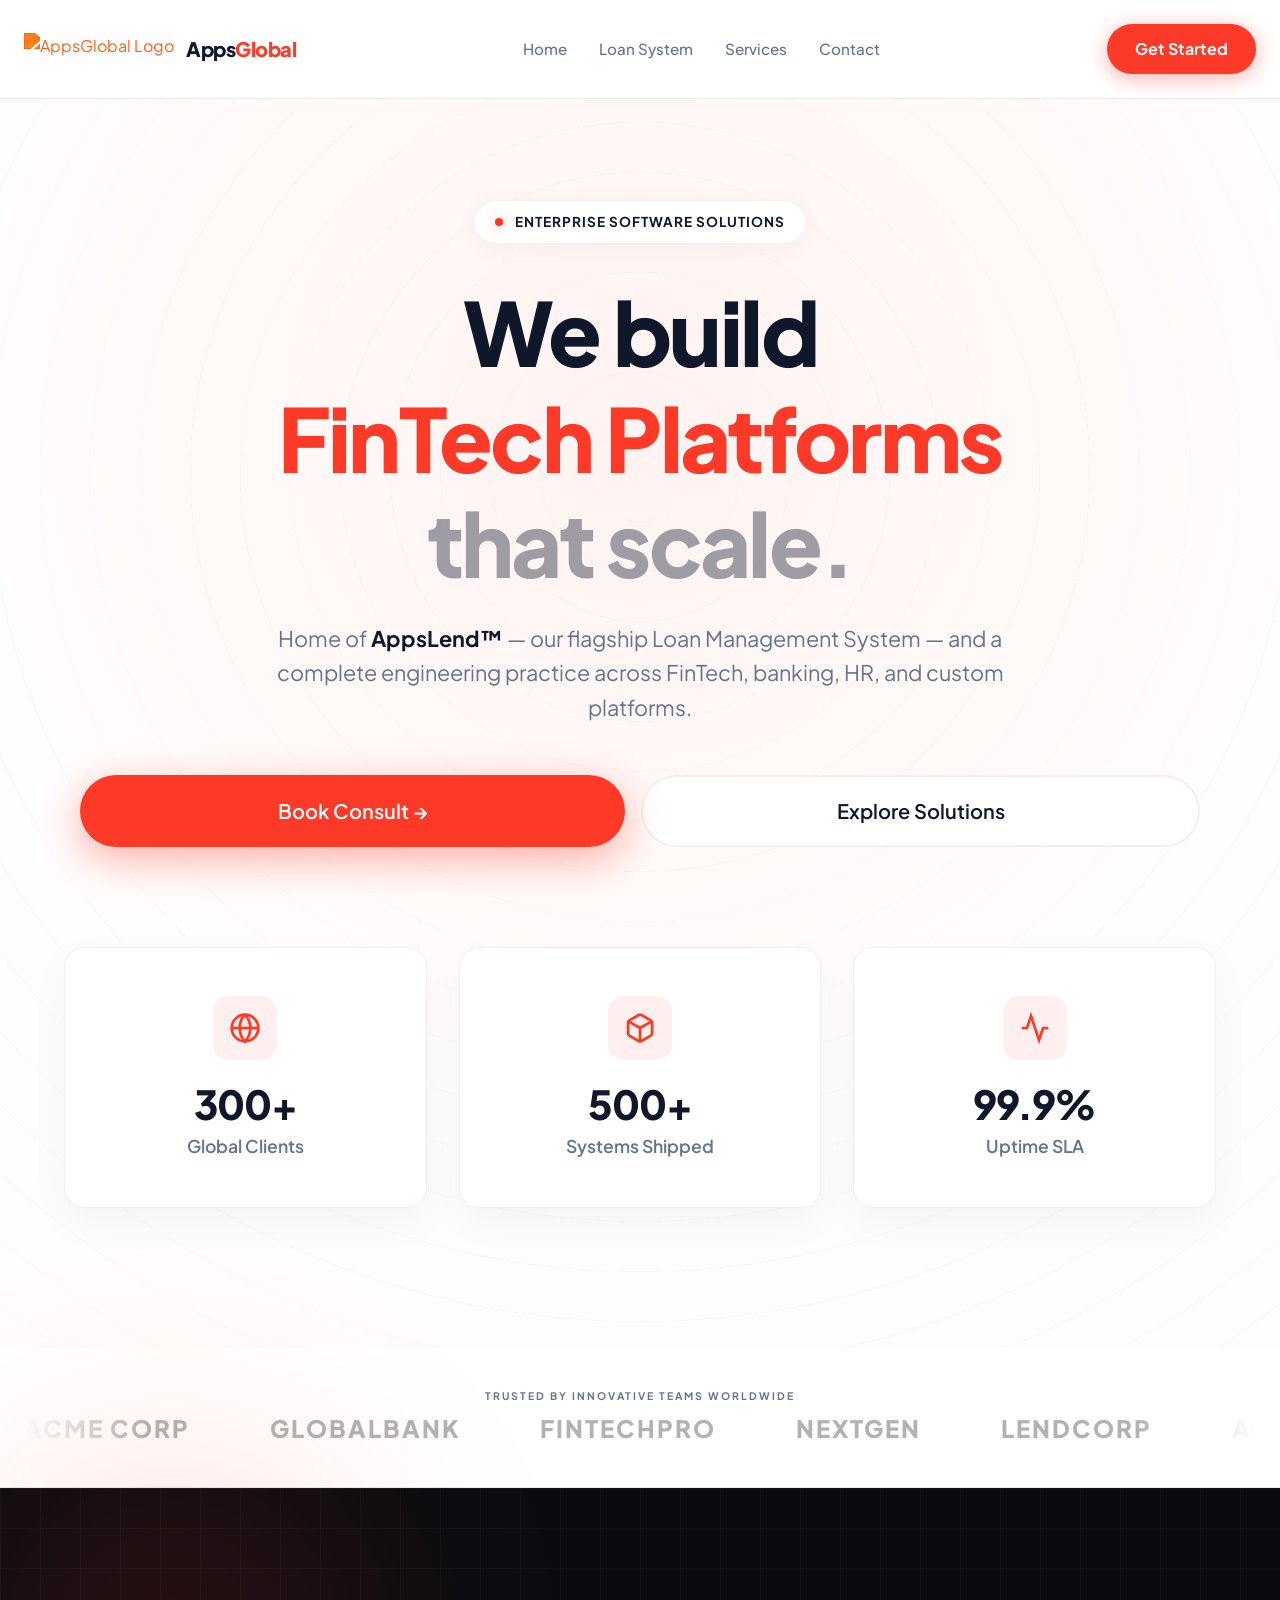
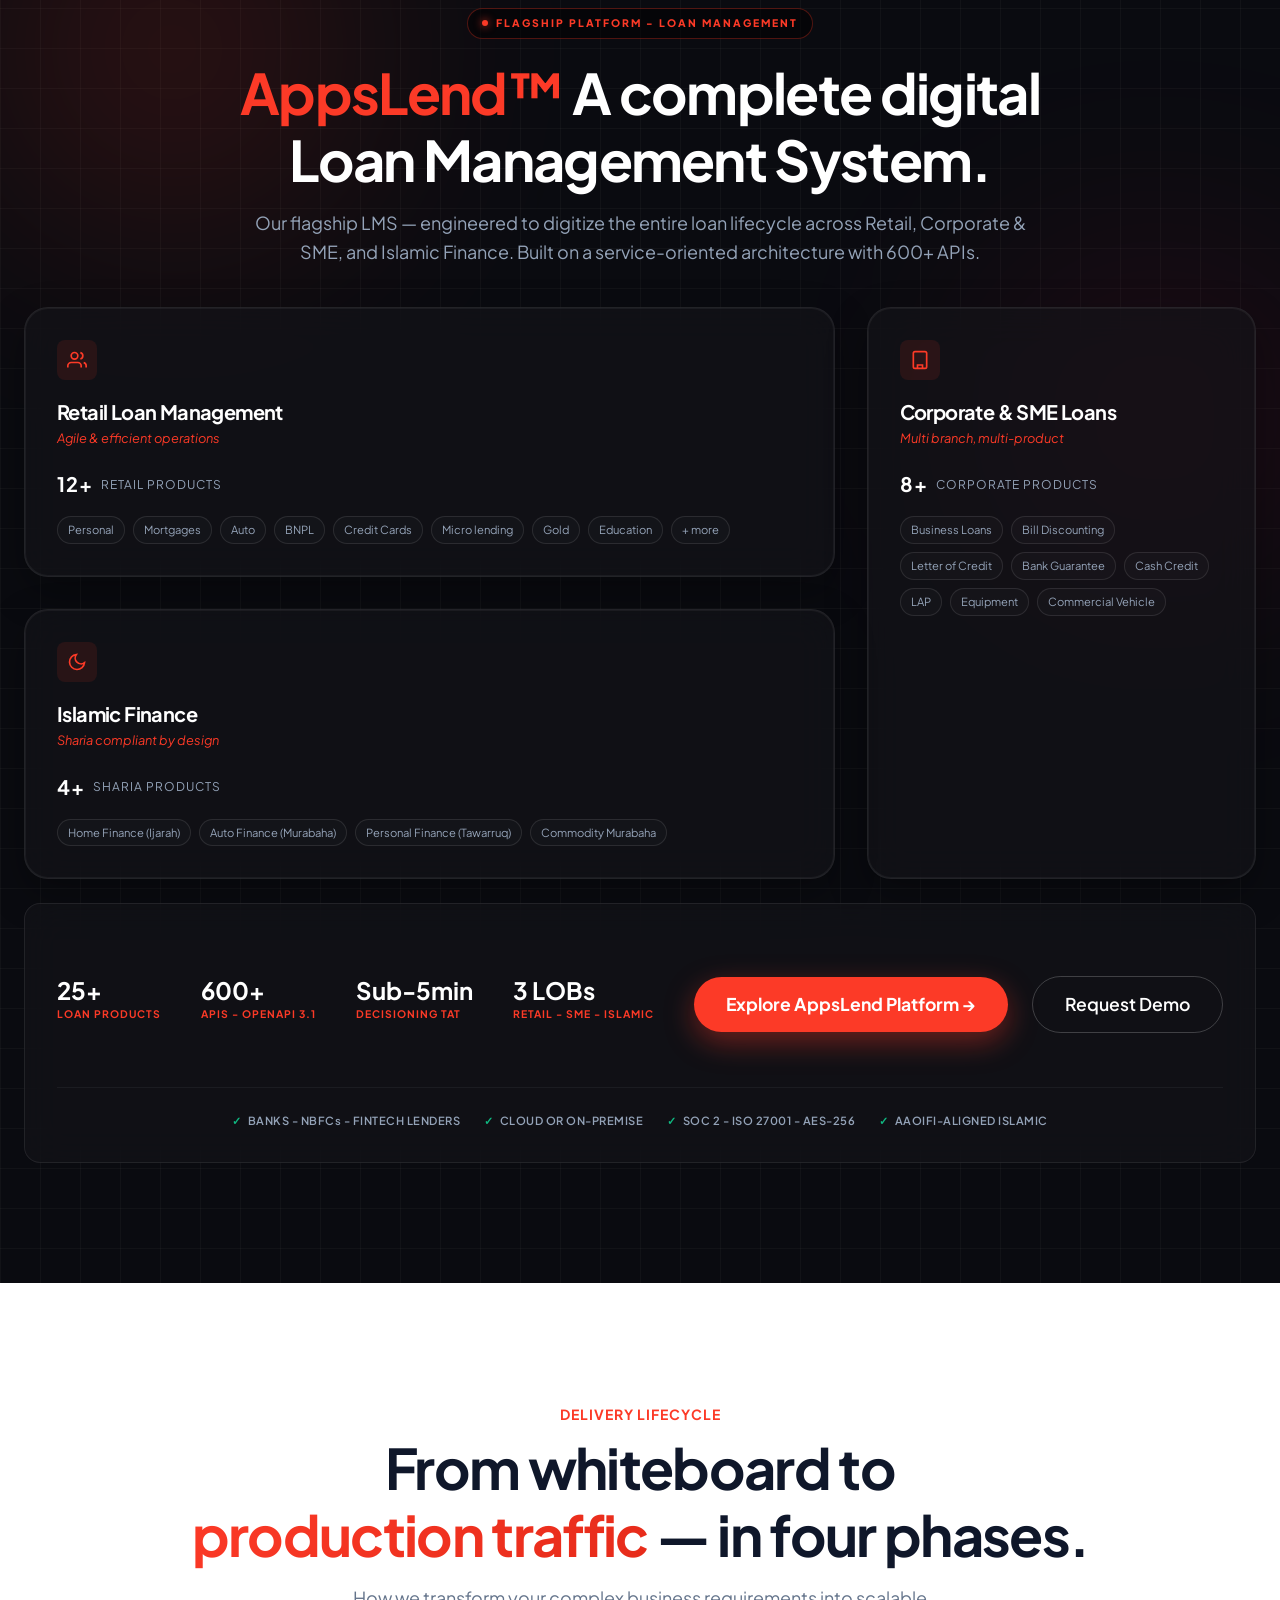
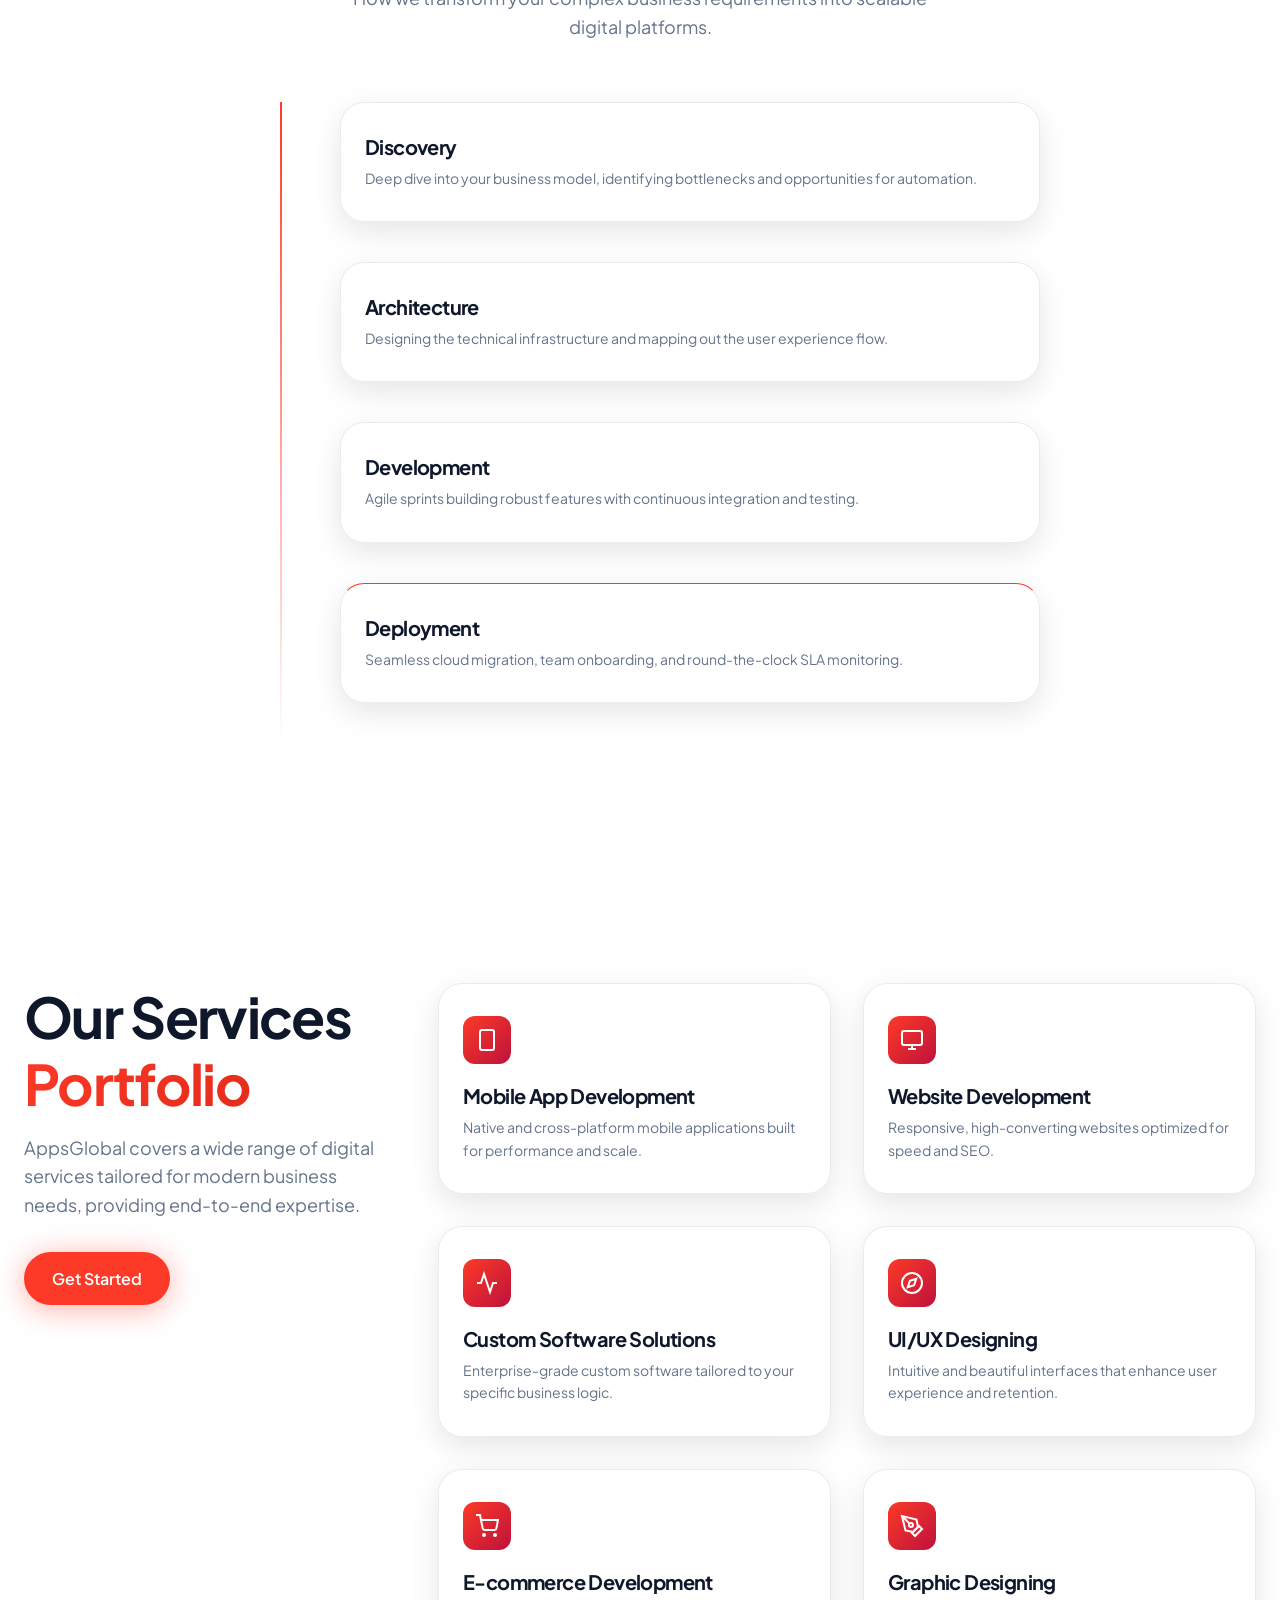
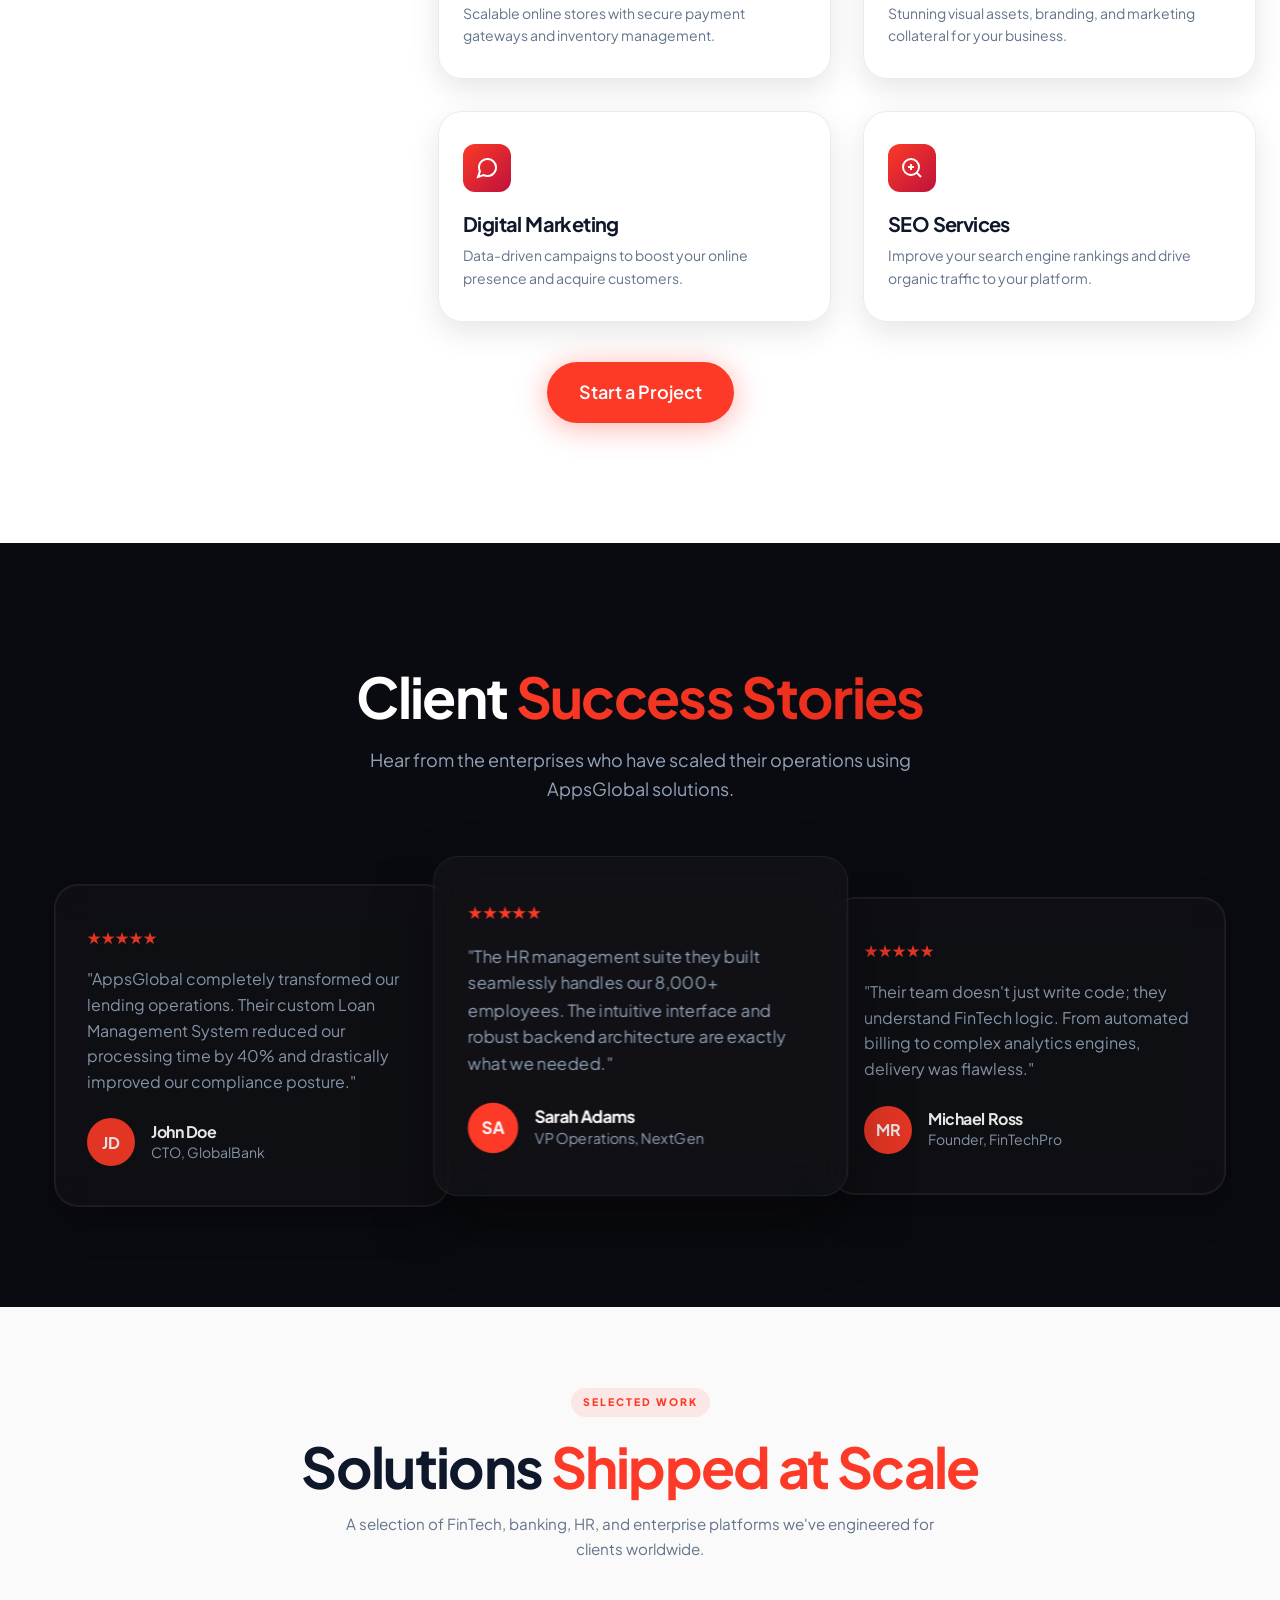
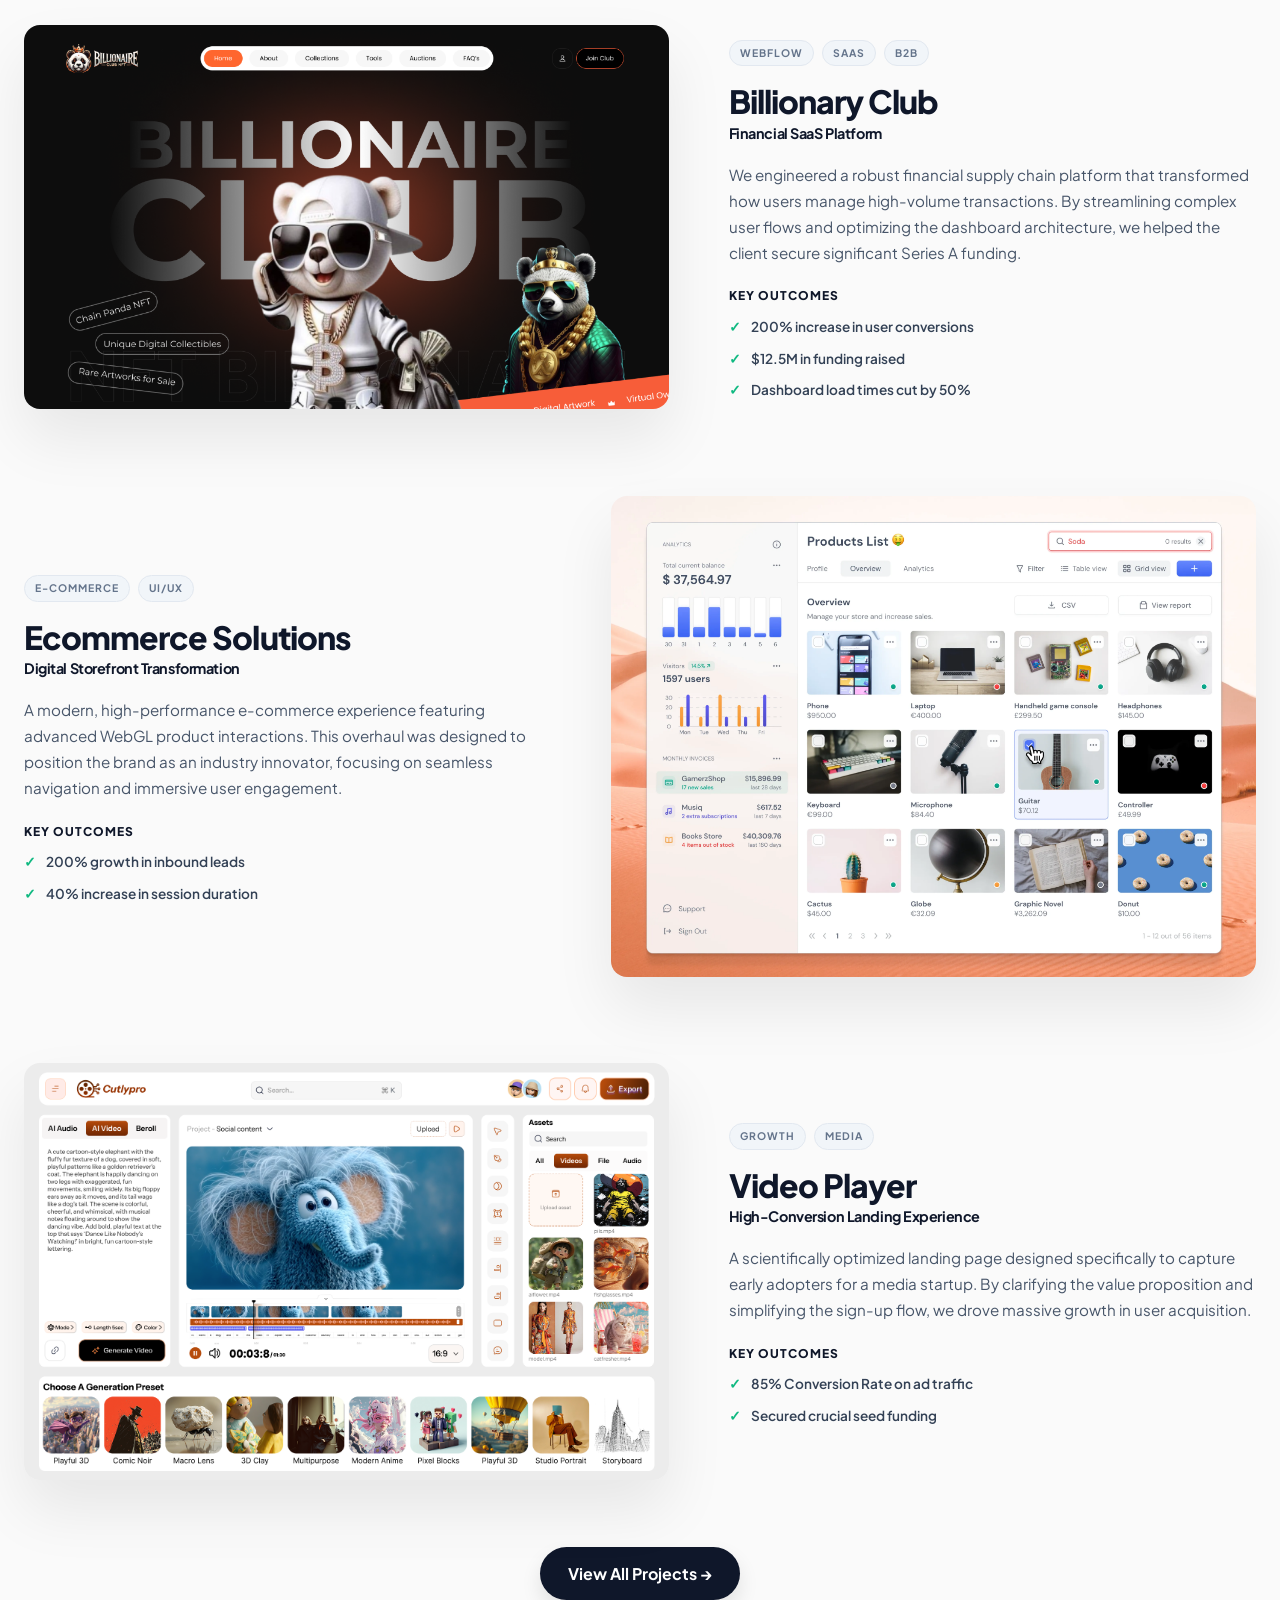
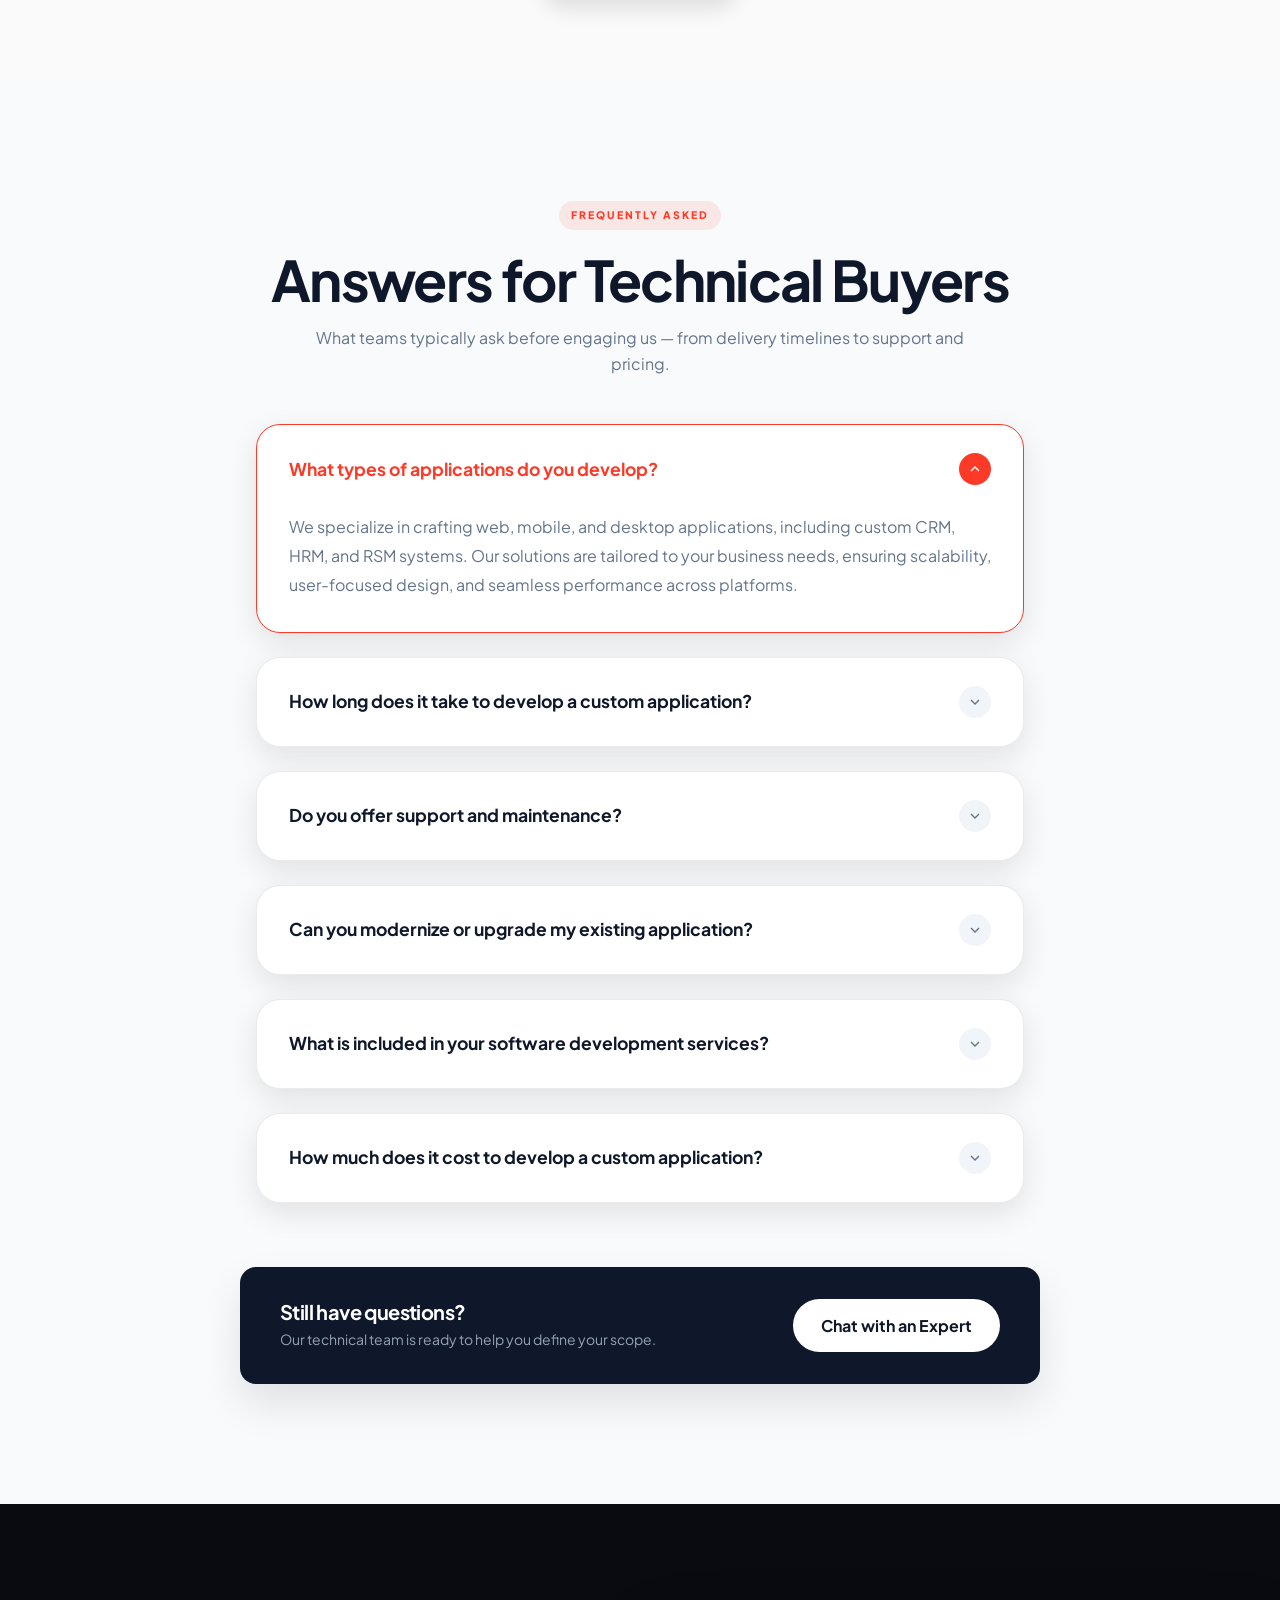
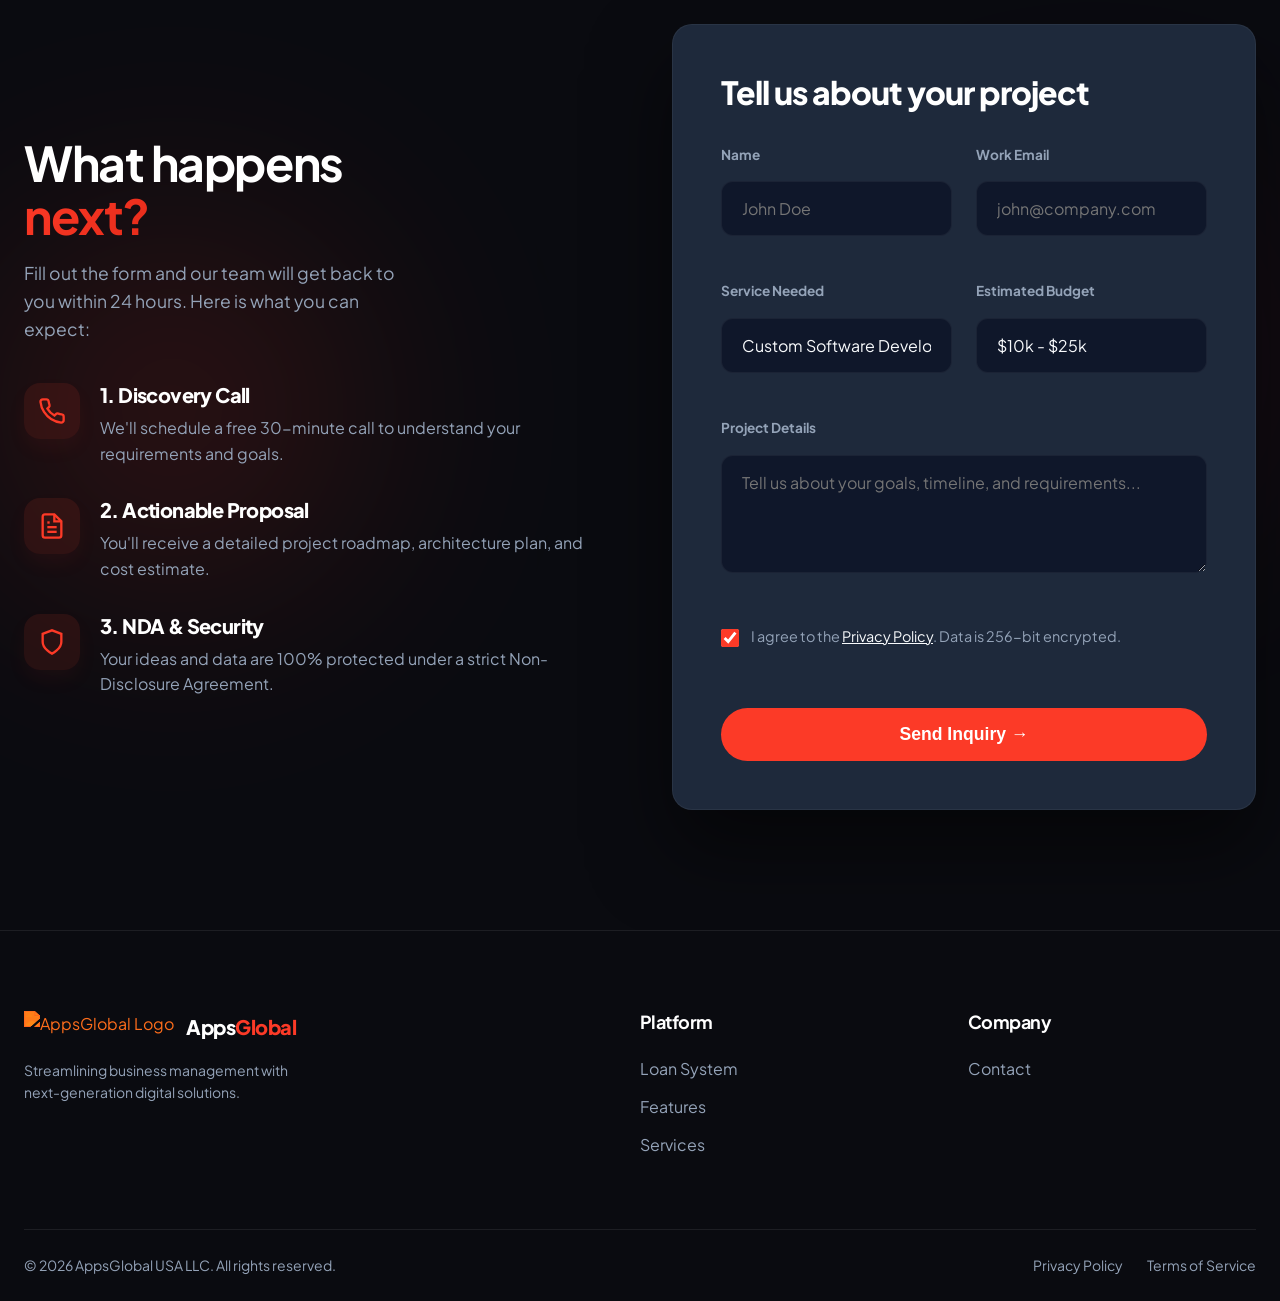
==== commit 5d6aa404: "Fix text overflow and update mobile navigation" ====
--- a/index.html
+++ b/index.html
@@ -25,95 +25,100 @@
                 <a href="#services">Services</a>
                 <a href="#contact">Contact</a>
             </nav>
-            <a href="#contact" class="btn btn-gradient nav-cta">Let's Talk</a>
+            <div style="display: flex; align-items: center; gap: 16px;">
+                <a href="#lead-form" class="btn btn-gradient nav-cta" style="padding: 12px 28px; border-radius: 100px; font-weight: 700; box-shadow: 0 4px 20px rgba(252, 58, 39, 0.4);">Get Started</a>
+                <div class="hamburger mobile-menu-btn">
+                    <span></span>
+                    <span></span>
+                    <span></span>
+                </div>
+            </div>
+        </div>
+        
+        <!-- Mobile Menu Overlay -->
+        <div class="mobile-menu-overlay">
+            <div class="mobile-nav-links">
+                <a href="#hero">Home</a>
+                <a href="#loan">Loan System</a>
+                <a href="#services">Services</a>
+                <a href="#contact">Contact</a>
+            </div>
         </div>
     </header>
 
     <!-- 1. Hero Section (Light) -->
-    <section class="hero bg-light" id="hero">
-        <div class="container hero-container-centered">
-            <div class="hero-stats-pills">
-                <div class="stat-pill"><strong>300+</strong> Global Clients</div>
-                <div class="stat-pill"><strong>500+</strong> Systems Shipped</div>
-                <div class="stat-pill"><strong>99.9%</strong> Uptime SLA</div>
-            </div>
-
-            <div class="hero-content-center">
-                <div class="badge-pill-green mx-auto mb-6">
-                    <span class="pulse-dot-green"></span> ENTERPRISE SOFTWARE SOLUTIONS
-                </div>
-                <h1 class="headline-massive">We build <br> 
-                    <span class="rolling-text-wrapper text-red-glow">
+    <section class="hero bg-light" id="hero" style="padding: 200px 0 140px; position: relative; overflow: hidden; display: flex; flex-direction: column; align-items: center; justify-content: center;">
+        
+        <!-- Subtle background glow and concentric circles -->
+        <div style="position: absolute; top: 0; left: 0; width: 100%; height: 100%; background-color: #fffdfc; background-image: radial-gradient(circle at center 30%, rgba(252, 58, 39, 0.05) 0%, transparent 60%), repeating-radial-gradient(circle at center 35%, transparent 0, transparent 49px, rgba(0, 0, 0, 0.03) 50px); z-index: 0; pointer-events: none;"></div>
+
+        <div class="container" style="position: relative; z-index: 1; max-width: 1200px; text-align: center;">
+            
+            <!-- Centered Content Top -->
+            <div class="hero-content-center" style="display: flex; flex-direction: column; align-items: center;">
+                
+                <div class="badge-pill-green" style="background: #ffffff; border: 1px solid rgba(0,0,0,0.05); box-shadow: 0 4px 25px rgba(0,0,0,0.04); color: var(--text-light-mode); font-weight: 700; padding: clamp(6px, 2vw, 10px) clamp(12px, 3vw, 20px); border-radius: 100px; margin-bottom: 40px; display: inline-flex; align-items: center; gap: 12px; flex-wrap: wrap; justify-content: center;">
+                    <span class="pulse-dot-green" style="background: var(--primary); box-shadow: 0 0 12px var(--primary-glow); width: 8px; height: 8px; flex-shrink: 0;"></span> 
+                    <span style="letter-spacing: 1px; font-size: clamp(0.65rem, 2vw, 0.85rem); text-align: center;">ENTERPRISE SOFTWARE SOLUTIONS</span>
+                </div>
+                
+                <h1 class="headline-massive" style="font-size: clamp(1.8rem, 7vw, 5.5rem); font-weight: 800; line-height: 1.1; letter-spacing: -0.03em; margin-bottom: 30px; color: var(--text-light-mode);">
+                    We build <br> 
+                    <span class="rolling-text-wrapper text-red-glow" style="margin: 0; padding: 0;">
                         <span class="rolling-text-inner">
                             <span>FinTech Platforms</span>
                             <span>CRM & ERP</span>
-                            <span>Loan Management Systems</span>
-                            <span>Custom Enterprise Apps</span>
+                            <span>Loan Management</span>
+                            <span>Custom Enterprise</span>
                             <span>HR Management</span>
                             <span>FinTech Platforms</span>
                         </span>
                     </span>
-                <br>that scale with your business.</h1>
-                <p class="sub-headline-centered">Home of <strong>AppsLend™</strong> — our flagship Loan Management System — and a complete engineering practice across FinTech, banking, HR, and custom enterprise platforms.</p>
-                <div class="hero-actions-centered">
-                    <a href="#contact" class="btn btn-gradient btn-lg">Book a Solution Consult &rarr;</a>
-                    <a href="#services" class="btn btn-outline btn-lg">Explore Solutions</a>
-                </div>
+                    <br><span style="color: rgba(15, 23, 42, 0.4);">that scale.</span>
+                </h1>
+                
+                <p class="sub-headline-new" style="font-size: clamp(1rem, 4vw, 1.35rem); color: var(--text-muted-light); line-height: 1.6; max-width: 800px; margin: 0 auto 50px auto; padding: 0 16px;">
+                    Home of <strong style="color: var(--text-light-mode);">AppsLend™</strong> — our flagship Loan Management System — and a complete engineering practice across FinTech, banking, HR, and custom platforms.
+                </p>
+                
+                <div class="hero-actions-new" style="display: flex; gap: 16px; margin-bottom: 100px; justify-content: center; flex-wrap: wrap; width: 100%; padding: 0 16px;">
+                    <a href="#lead-form" class="btn btn-gradient btn-lg" style="padding: clamp(14px, 3vw, 20px) clamp(24px, 5vw, 44px); font-size: clamp(1rem, 3vw, 1.25rem); box-shadow: 0 12px 40px var(--primary-glow); transform: translateY(0); transition: all 0.3s ease; flex: 1 1 auto; text-align: center; min-width: 250px;">Book Consult &rarr;</a>
+                    <a href="#services" class="btn btn-outline btn-lg" style="border: 2px solid rgba(0,0,0,0.06); background: white; padding: clamp(14px, 3vw, 18px) clamp(24px, 5vw, 40px); font-size: clamp(1rem, 3vw, 1.25rem); flex: 1 1 auto; text-align: center; min-width: 250px;">Explore Solutions</a>
+                </div>
+            </div>
+
+            <!-- 3 Cards Row (Mapped from Stats Pills) -->
+            <div class="hero-cards-row" style="display: grid; grid-template-columns: repeat(auto-fit, minmax(250px, 1fr)); gap: 32px; width: 100%; max-width: 1200px; margin: 0 auto;">
+                
+                <!-- Card 1 -->
+                <div style="background: #ffffff; border: 1px solid rgba(0,0,0,0.06); box-shadow: 0 15px 40px rgba(0,0,0,0.04); border-radius: 20px; padding: 48px 32px; display: flex; flex-direction: column; align-items: center; text-align: center; transition: transform 0.3s ease, box-shadow 0.3s ease;">
+                    <div style="width: 64px; height: 64px; border-radius: 16px; background: rgba(252, 58, 39, 0.08); display: flex; align-items: center; justify-content: center; color: var(--primary); margin-bottom: 24px;">
+                        <svg viewBox="0 0 24 24" width="32" height="32" fill="none" stroke="currentColor" stroke-width="2"><circle cx="12" cy="12" r="10"></circle><path d="M12 2a14.5 14.5 0 0 0 0 20 14.5 14.5 0 0 0 0-20"></path><path d="M2 12h20"></path></svg>
+                    </div>
+                    <h3 style="font-size: 2.5rem; color: var(--text-light-mode); font-weight: 800; margin-bottom: 10px; line-height: 1;">300+</h3>
+                    <p style="font-size: 1.1rem; color: var(--text-muted-light); font-weight: 600; line-height: 1.4;">Global Clients</p>
+                </div>
+
+                <!-- Card 2 -->
+                <div style="background: #ffffff; border: 1px solid rgba(0,0,0,0.06); box-shadow: 0 15px 40px rgba(0,0,0,0.04); border-radius: 20px; padding: 48px 32px; display: flex; flex-direction: column; align-items: center; text-align: center; transition: transform 0.3s ease, box-shadow 0.3s ease;">
+                    <div style="width: 64px; height: 64px; border-radius: 16px; background: rgba(252, 58, 39, 0.08); display: flex; align-items: center; justify-content: center; color: var(--primary); margin-bottom: 24px;">
+                        <svg viewBox="0 0 24 24" width="32" height="32" fill="none" stroke="currentColor" stroke-width="2"><path d="M21 16V8a2 2 0 0 0-1-1.73l-7-4a2 2 0 0 0-2 0l-7 4A2 2 0 0 0 3 8v8a2 2 0 0 0 1 1.73l7 4a2 2 0 0 0 2 0l7-4A2 2 0 0 0 21 16z"></path><polyline points="3.27 6.96 12 12.01 20.73 6.96"></polyline><line x1="12" y1="22.08" x2="12" y2="12"></line></svg>
+                    </div>
+                    <h3 style="font-size: 2.5rem; color: var(--text-light-mode); font-weight: 800; margin-bottom: 10px; line-height: 1;">500+</h3>
+                    <p style="font-size: 1.1rem; color: var(--text-muted-light); font-weight: 600; line-height: 1.4;">Systems Shipped</p>
+                </div>
+
+                <!-- Card 3 -->
+                <div style="background: #ffffff; border: 1px solid rgba(0,0,0,0.06); box-shadow: 0 15px 40px rgba(0,0,0,0.04); border-radius: 20px; padding: 48px 32px; display: flex; flex-direction: column; align-items: center; text-align: center; transition: transform 0.3s ease, box-shadow 0.3s ease;">
+                    <div style="width: 64px; height: 64px; border-radius: 16px; background: rgba(252, 58, 39, 0.08); display: flex; align-items: center; justify-content: center; color: var(--primary); margin-bottom: 24px;">
+                        <svg viewBox="0 0 24 24" width="32" height="32" fill="none" stroke="currentColor" stroke-width="2"><polyline points="22 12 18 12 15 21 9 3 6 12 2 12"></polyline></svg>
+                    </div>
+                    <h3 style="font-size: 2.5rem; color: var(--text-light-mode); font-weight: 800; margin-bottom: 10px; line-height: 1;">99.9%</h3>
+                    <p style="font-size: 1.1rem; color: var(--text-muted-light); font-weight: 600; line-height: 1.4;">Uptime SLA</p>
+                </div>
+
             </div>
             
-            <div class="hero-visual-bottom">
-
-                <div class="dashboard-panel panoramic">
-                    <div class="dash-url-bar">
-                        <svg width="12" height="12" viewBox="0 0 24 24" fill="none" stroke="#fc3a27" stroke-width="2"><rect x="3" y="11" width="18" height="11" rx="2" ry="2"></rect><path d="M7 11V7a5 5 0 0 1 10 0v4"></path></svg>
-                        <span>console.appsglobal.io</span>
-                    </div>
-                    
-                    <div class="dash-body">
-                        <div class="dash-header">
-                            <div>
-                                <div class="small-text">SOLUTION MODULES - LIVE</div>
-                                <div class="large-text">Active Deployments</div>
-                            </div>
-                            <div class="badge-operational"><span class="dot-green"></span> OPERATIONAL</div>
-                        </div>
-
-                        <div class="deployment-list">
-                            <div class="deploy-item">
-                                <div class="icon-red"><svg viewBox="0 0 24 24" fill="none" stroke="currentColor" stroke-width="2"><rect x="3" y="4" width="18" height="18" rx="2" ry="2"></rect><line x1="16" y1="2" x2="16" y2="6"></line><line x1="8" y1="2" x2="8" y2="6"></line><line x1="3" y1="10" x2="21" y2="10"></line></svg></div>
-                                <div class="deploy-details">
-                                    <div class="title">FinTech Payment Engine</div>
-                                    <div class="meta">v4.2.1 &nbsp; 11.4k tx/s</div>
-                                </div>
-                                <div class="status-live"><span class="dot-green"></span> LIVE</div>
-                            </div>
-                            <div class="deploy-item">
-                                <div class="icon-red"><svg viewBox="0 0 24 24" fill="none" stroke="currentColor" stroke-width="2"><rect x="3" y="4" width="18" height="18" rx="2" ry="2"></rect><line x1="16" y1="2" x2="16" y2="6"></line><line x1="8" y1="2" x2="8" y2="6"></line><line x1="3" y1="10" x2="21" y2="10"></line></svg></div>
-                                <div class="deploy-details">
-                                    <div class="title">Loan Management System</div>
-                                    <div class="meta">v2.0.0 &nbsp; 6 lenders</div>
-                                </div>
-                                <div class="status-live"><span class="dot-green"></span> LIVE</div>
-                            </div>
-                        </div>
-
-                        <div class="dash-footer">
-                            <div class="footer-stat">
-                                <div class="label">UPTIME</div>
-                                <div class="val">99.99%</div>
-                            </div>
-                            <div class="footer-stat">
-                                <div class="label">LATENCY P95</div>
-                                <div class="val">82ms</div>
-                            </div>
-                            <div class="footer-stat">
-                                <div class="label">DEPLOYS/WK</div>
-                                <div class="val">24</div>
-                            </div>
-                        </div>
-                    </div>
-                </div>
-            </div>
         </div>
     </section>
 
@@ -142,8 +147,8 @@
         <div class="glow-orb orb-secondary"></div>
         <div class="container">
             <div class="section-header text-center">
-                <div class="badge-pill-red mx-auto mb-4" style="margin: 0 auto 20px auto; width: max-content; color: #fc3a27; border: 1px solid rgba(252, 58, 39, 0.3); padding: 6px 14px; border-radius: 100px; font-size: 0.65rem; font-weight: 800; letter-spacing: 2px; text-transform: uppercase; display: inline-flex; align-items: center; gap: 8px; background: rgba(0,0,0,0.5);">
-                    <span class="pulse-dot-red" style="width: 6px; height: 6px; background: #fc3a27; border-radius: 50%; box-shadow: 0 0 8px #fc3a27;"></span> FLAGSHIP PLATFORM - LOAN MANAGEMENT
+                <div class="badge-pill-red mx-auto mb-4" style="margin: 0 auto 20px auto; width: fit-content; max-width: 100%; color: #fc3a27; border: 1px solid rgba(252, 58, 39, 0.3); padding: 6px 14px; border-radius: 100px; font-size: 0.65rem; font-weight: 800; letter-spacing: 2px; text-transform: uppercase; display: flex; flex-wrap: wrap; align-items: center; justify-content: center; gap: 8px; background: rgba(0,0,0,0.5);">
+                    <span class="pulse-dot-red" style="width: 6px; height: 6px; background: #fc3a27; border-radius: 50%; box-shadow: 0 0 8px #fc3a27; flex-shrink: 0;"></span> <span style="text-align: center;">FLAGSHIP PLATFORM - LOAN MANAGEMENT</span>
                 </div>
                 <h2 class="section-title"><span style="color: #fc3a27;">AppsLend™</span> A complete digital <br> Loan Management System.</h2>
                 <p class="section-desc centered mt-4" style="max-width: 800px;">Our flagship LMS — engineered to digitize the entire loan lifecycle across Retail, Corporate & SME, and Islamic Finance. Built on a service-oriented architecture with 600+ APIs.</p>
@@ -193,9 +198,9 @@
                         <div class="ds-item"><strong>Sub-5min</strong><p>DECISIONING TAT</p></div>
                         <div class="ds-item"><strong>3 LOBs</strong><p>RETAIL - SME - ISLAMIC</p></div>
                     </div>
-                    <div class="dash-actions">
-                        <a href="#contact" class="btn" style="background: #ffffff; color: #0f172a; border: 1px solid #ffffff; font-weight: 700;">Explore AppsLend Platform &rarr;</a>
-                        <a href="#contact" class="btn btn-outline" style="border: 1px solid rgba(255,255,255,0.2); color: #fff;">Request Demo</a>
+                    <div class="dash-actions" style="display: flex; gap: 24px; flex-wrap: wrap; justify-content: center; align-items: center; margin-top: 40px; margin-bottom: 30px;">
+                        <a href="#lead-form" class="btn" style="background: var(--primary); color: #ffffff; border: none; font-weight: 700; border-radius: 100px; display: inline-flex; align-items: center; justify-content: center; text-align: center; line-height: 1.3; font-size: 1.1rem; padding: 16px 32px; box-shadow: 0 10px 30px rgba(252, 58, 39, 0.4); transition: transform 0.3s ease;">Explore AppsLend Platform &rarr;</a>
+                        <a href="#lead-form" class="btn btn-outline" style="border: 1px solid rgba(255,255,255,0.2); color: #fff; border-radius: 100px; display: inline-flex; align-items: center; justify-content: center; text-align: center; line-height: 1.3; font-size: 1.1rem; padding: 16px 32px; transition: background 0.3s ease;">Request Demo</a>
                     </div>
                 </div>
                 <div class="dash-bar-bottom">
@@ -250,7 +255,7 @@
                     <div class="section-header text-left mb-8">
                         <h2 class="section-title">Our Services <br><span class="text-gradient">Portfolio</span></h2>
                         <p class="section-desc mt-4">AppsGlobal covers a wide range of digital services tailored for modern business needs, providing end-to-end expertise.</p>
-                        <a href="#contact" class="btn btn-gradient mt-8" style="display: inline-block;">Get Started</a>
+                        <a href="#lead-form" class="btn btn-gradient mt-8" style="display: inline-block;">Get Started</a>
                     </div>
                 </div>
                 <div class="services-scroll-list">
@@ -441,10 +446,10 @@
                 <p class="section-desc centered text-muted" style="max-width: 700px; font-size: 1rem;">What teams typically ask before engaging us — from delivery timelines to support and pricing.</p>
             </div>
             
-            <div class="faq-accordion-container" style="max-width: 800px; margin: 0 auto;">
+            <div class="faq-accordion-container" style="max-width: 800px; margin: 0 auto; padding: 0 16px;">
                 
                 <!-- FAQ Item 1 (Expanded) -->
-                <details class="faq-accordion-item" open>
+                <details class="faq-accordion-item" name="faq" open>
                     <summary class="faq-accordion-header">
                         <span class="faq-title">What types of applications do you develop?</span>
                         <div class="faq-icon"><svg viewBox="0 0 24 24" fill="none" stroke="currentColor" stroke-width="2"><polyline points="6 9 12 15 18 9"></polyline></svg></div>
@@ -455,7 +460,7 @@
                 </details>
 
                 <!-- FAQ Item 2 -->
-                <details class="faq-accordion-item">
+                <details class="faq-accordion-item" name="faq">
                     <summary class="faq-accordion-header">
                         <span class="faq-title">How long does it take to develop a custom application?</span>
                         <div class="faq-icon"><svg viewBox="0 0 24 24" fill="none" stroke="currentColor" stroke-width="2"><polyline points="6 9 12 15 18 9"></polyline></svg></div>
@@ -466,7 +471,7 @@
                 </details>
 
                 <!-- FAQ Item 3 -->
-                <details class="faq-accordion-item">
+                <details class="faq-accordion-item" name="faq">
                     <summary class="faq-accordion-header">
                         <span class="faq-title">Do you offer support and maintenance?</span>
                         <div class="faq-icon"><svg viewBox="0 0 24 24" fill="none" stroke="currentColor" stroke-width="2"><polyline points="6 9 12 15 18 9"></polyline></svg></div>
@@ -477,7 +482,7 @@
                 </details>
 
                 <!-- FAQ Item 4 -->
-                <details class="faq-accordion-item">
+                <details class="faq-accordion-item" name="faq">
                     <summary class="faq-accordion-header">
                         <span class="faq-title">Can you modernize or upgrade my existing application?</span>
                         <div class="faq-icon"><svg viewBox="0 0 24 24" fill="none" stroke="currentColor" stroke-width="2"><polyline points="6 9 12 15 18 9"></polyline></svg></div>
@@ -488,7 +493,7 @@
                 </details>
 
                 <!-- FAQ Item 5 -->
-                <details class="faq-accordion-item">
+                <details class="faq-accordion-item" name="faq">
                     <summary class="faq-accordion-header">
                         <span class="faq-title">What is included in your software development services?</span>
                         <div class="faq-icon"><svg viewBox="0 0 24 24" fill="none" stroke="currentColor" stroke-width="2"><polyline points="6 9 12 15 18 9"></polyline></svg></div>
@@ -499,7 +504,7 @@
                 </details>
 
                 <!-- FAQ Item 6 -->
-                <details class="faq-accordion-item">
+                <details class="faq-accordion-item" name="faq">
                     <summary class="faq-accordion-header">
                         <span class="faq-title">How much does it cost to develop a custom application?</span>
                         <div class="faq-icon"><svg viewBox="0 0 24 24" fill="none" stroke="currentColor" stroke-width="2"><polyline points="6 9 12 15 18 9"></polyline></svg></div>
@@ -512,12 +517,12 @@
             </div>
 
             <!-- FAQ CTA Footer -->
-            <div class="faq-cta-box" style="max-width: 800px; margin: 40px auto 0; background: #0f172a; border-radius: 16px; padding: 32px 40px; box-shadow: 0 20px 40px rgba(0,0,0,0.1);">
-                <div>
+            <div class="faq-cta-box" style="max-width: 800px; margin: 40px auto 0; background: #0f172a; border-radius: 16px; padding: clamp(24px, 5vw, 32px) clamp(20px, 5vw, 40px); box-shadow: 0 20px 40px rgba(0,0,0,0.1); display: flex; flex-wrap: wrap; gap: 20px; align-items: center; justify-content: space-between;">
+                <div style="flex: 1 1 300px;">
                     <h3 class="text-white font-bold text-xl mb-1" style="color: #fff; margin-bottom: 4px;">Still have questions?</h3>
                     <p class="text-sm" style="color: #94a3b8; margin: 0;">Our technical team is ready to help you define your scope.</p>
                 </div>
-                <a href="#contact" class="btn" style="background: #ffffff; color: #0f172a; font-weight: 700; border-radius: 8px;">Chat with an Expert</a>
+                <a href="#lead-form" class="btn" style="background: #ffffff; color: #0f172a; font-weight: 700; border-radius: 8px; flex-shrink: 0;">Chat with an Expert</a>
             </div>
 
         </div>
@@ -562,7 +567,7 @@
                 </div>
 
                 <!-- Right Form -->
-                <div class="project-form-container reveal reveal-delay-1" style="margin: 0; width: 100%; max-width: 100%;">
+                <div id="lead-form" class="project-form-container reveal reveal-delay-1" style="margin: 0; width: 100%; max-width: 100%; scroll-margin-top: 100px;">
                     <h2 class="form-title">Tell us about your project</h2>
                 <form action="thank-you.html" class="custom-project-form">
                     <div class="form-row">
--- a/style.css
+++ b/style.css
@@ -33,10 +33,11 @@
    RESET & BASE
    ========================================= */
 * { margin: 0; padding: 0; box-sizing: border-box; }
-html { scroll-behavior: smooth; font-size: 16px; }
+html { scroll-behavior: smooth; font-size: 16px; max-width: 100%; overflow-x: hidden; }
 body {
     font-family: var(--font-main);
     line-height: 1.6;
+    max-width: 100%;
     overflow-x: hidden;
     position: relative;
     -webkit-font-smoothing: antialiased;
@@ -60,7 +61,7 @@
 
 h1, h2, h3, h4, h5, h6 { font-weight: 700; line-height: 1.2; letter-spacing: -0.03em; }
 a { text-decoration: none; color: inherit; transition: var(--transition); }
-.container { max-width: 1280px; margin: 0 auto; padding: 0 24px; }
+.container { max-width: 1280px; width: 100%; margin: 0 auto; padding: 0 24px; box-sizing: border-box; }
 .section { padding: 120px 0; position: relative; z-index: 10; }
 
 /* =========================================
@@ -94,9 +95,9 @@
 .btn-lg { padding: 16px 32px; font-size: 1.125rem; }
 .btn-block { width: 100%; }
 .btn-gradient {
-    background: var(--primary); color: #fff; box-shadow: 0 4px 15px var(--primary-glow);
-}
-.btn-gradient:hover { transform: translateY(-2px); box-shadow: 0 8px 25px var(--primary-glow); background: var(--accent-1); }
+    background: var(--primary); color: #fff; box-shadow: 0 4px 30px var(--primary-glow);
+}
+.btn-gradient:hover { transform: translateY(-2px); box-shadow: 0 8px 40px var(--primary-glow); background: var(--accent-1); }
 .btn-outline { background: transparent; border-style: solid; border-width: 1px; }
 
 /* =========================================
@@ -104,13 +105,31 @@
    ========================================= */
 .navbar { position: fixed; top: 0; left: 0; right: 0; z-index: 100; padding: 24px 0; transition: var(--transition); background: var(--bg-light); border-bottom: 1px solid var(--border-light); }
 .navbar.scrolled { padding: 16px 0; background: rgba(255,255,255,0.95); backdrop-filter: blur(20px); }
-.nav-container { display: flex; justify-content: space-between; align-items: center; }
-.logo { display: flex; align-items: center; gap: 12px; }
+.nav-container { display: flex; justify-content: space-between; align-items: center; flex-wrap: nowrap; }
+.logo { display: flex; align-items: center; gap: 12px; flex-shrink: 0; }
 .logo img { height: 32px; width: auto; filter: invert(36%) sepia(85%) saturate(2975%) hue-rotate(346deg) brightness(101%) contrast(106%); }
 .brand-name { font-weight: 800; font-size: 1.25rem; color: var(--text-light-mode); letter-spacing: -0.5px; }
 .nav-links { display: flex; gap: 32px; }
 .nav-links a { font-size: 0.95rem; font-weight: 500; color: var(--text-muted-light); }
 .nav-links a:hover { color: var(--primary); }
+
+.hamburger { display: none; flex-direction: column; gap: 5px; cursor: pointer; z-index: 1000; position: relative; }
+.hamburger span { display: block; width: 25px; height: 3px; background-color: var(--text-light-mode); border-radius: 3px; transition: var(--transition); }
+.hamburger.active span:nth-child(1) { transform: translateY(8px) rotate(45deg); }
+.hamburger.active span:nth-child(2) { opacity: 0; }
+.hamburger.active span:nth-child(3) { transform: translateY(-8px) rotate(-45deg); }
+
+/* Mobile Menu Overlay */
+.mobile-menu-overlay {
+    position: fixed; top: 0; left: 0; width: 100%; height: 100vh; background: var(--bg-light);
+    z-index: 99; padding: 100px 24px 40px; display: flex; flex-direction: column;
+    transform: translateX(100%); transition: transform 0.3s ease-in-out; overflow-y: auto;
+}
+.mobile-menu-overlay.active { transform: translateX(0); }
+.mobile-nav-links { display: flex; flex-direction: column; gap: 24px; align-items: center; }
+.mobile-nav-links a { font-size: 1.5rem; font-weight: 700; color: var(--text-light-mode); }
+.mobile-nav-links a:hover { color: var(--primary); }
+img, svg, video { max-width: 100%; height: auto; }
 
 /* =========================================
    HERO SECTION (Light)
@@ -136,16 +155,19 @@
     overflow: hidden;
     vertical-align: bottom;
     margin-bottom: -0.15em;
+    max-width: 100%;
 }
 .rolling-text-inner {
     display: flex;
     flex-direction: column;
     animation: rollUpText 12.5s infinite cubic-bezier(0.7, 0, 0.3, 1);
+    max-width: 100%;
 }
 .rolling-text-inner span {
     height: 1.3em;
     line-height: 1.3em;
     white-space: nowrap;
+    max-width: 100%;
 }
 
 @keyframes rollUpText {
@@ -329,9 +351,9 @@
 
 /* FAQ Accordion */
 .faq-accordion-container { display: flex; flex-direction: column; }
-.faq-accordion-item { background: #ffffff; border: 1px solid var(--border-light); border-radius: 12px; margin-bottom: 16px; overflow: hidden; transition: var(--transition); }
-.faq-accordion-item[open] { border-color: rgba(252, 58, 39, 0.3); box-shadow: 0 10px 30px rgba(252, 58, 39, 0.05); }
-.faq-accordion-header { display: flex; justify-content: space-between; align-items: center; padding: 24px; cursor: pointer; list-style: none; font-weight: 700; color: var(--text-light-mode); transition: var(--transition); }
+.faq-accordion-item { background: #ffffff; border: 1px solid var(--border-light); border-radius: 20px; margin-bottom: 24px; overflow: hidden; transition: var(--transition); box-shadow: 0 4px 20px rgba(0,0,0,0.02); }
+.faq-accordion-item[open] { border-color: var(--primary); box-shadow: 0 10px 40px rgba(252, 58, 39, 0.08); }
+.faq-accordion-header { display: flex; justify-content: space-between; align-items: center; padding: 28px 32px; cursor: pointer; list-style: none; font-weight: 700; font-size: 1.1rem; color: var(--text-light-mode); transition: var(--transition); }
 .faq-accordion-header::-webkit-details-marker { display: none; }
 .faq-accordion-header:hover { color: var(--primary); }
 .faq-accordion-item[open] .faq-accordion-header { color: var(--primary); }
@@ -340,7 +362,7 @@
 .faq-accordion-header:hover .faq-icon { color: var(--primary); background: rgba(252, 58, 39, 0.1); }
 .faq-accordion-item[open] .faq-accordion-header:hover .faq-icon { color: #fff; background: var(--primary); }
 .faq-icon svg { width: 16px; height: 16px; }
-.faq-accordion-content { padding: 0 24px 24px; color: var(--text-muted-light); font-size: 0.95rem; line-height: 1.7; }
+.faq-accordion-content { padding: 0 32px 32px; color: var(--text-muted-light); font-size: 1rem; line-height: 1.8; }
 .faq-cta-box { display: flex; justify-content: space-between; align-items: center; }
 
 /* Contact CTA / Project Form */
@@ -379,6 +401,7 @@
 
 @media (max-width: 992px) {
     .nav-links { display: none; }
+    .hamburger { display: flex; }
     .hero-container-new { grid-template-columns: 1fr; }
     .bento-grid { grid-template-columns: repeat(2, 1fr); }
     .services-wrapper { flex-direction: column; }
@@ -396,6 +419,9 @@
     .bento-grid, .process-steps, .form-row { grid-template-columns: 1fr; }
     .col-span-2 { grid-column: span 1; }
     .row-span-2 { grid-row: span 1; }
+    .nav-cta { padding: 8px 16px !important; font-size: 0.85rem !important; }
+    .brand-name { display: none; }
+    .headline-massive { max-width: 100vw; overflow-wrap: break-word; }
 }
 
 /* Universal Button Hover Effect for Primary Website Color */
@@ -913,6 +939,75 @@
 .hero-visual-bottom:hover .dashboard-panel.panoramic {
     transform: rotateX(0deg) scale(1) translateY(-20px);
 }
-.floating-badge {
-    animation: floatBob 4s ease-in-out infinite;
+
+/* --- Mobile Responsiveness for Redesigned Hero --- */
+@media (max-width: 768px) {
+    .hero {
+        padding: 120px 0 80px !important;
+    }
+    .badge-pill-green {
+        padding: 8px 16px !important;
+        margin-bottom: 24px !important;
+    }
+    .badge-pill-green span:last-child {
+        font-size: 0.7rem !important;
+    }
+    .headline-massive {
+        font-size: 1.6rem !important;
+        margin-bottom: 20px !important;
+    }
+    .rolling-text-inner span {
+        white-space: nowrap !important;
+        font-size: 1.5rem !important;
+        line-height: 1.3 !important;
+    }
+    .sub-headline-new {
+        font-size: 1.1rem !important;
+        margin-bottom: 40px !important;
+        padding: 0 16px;
+    }
+    .hero-actions-new {
+        flex-direction: column !important;
+        width: 100%;
+        padding: 0 20px;
+        gap: 16px !important;
+        margin-bottom: 60px !important;
+    }
+    .hero-actions-new .btn {
+        width: 100% !important;
+        min-width: 0 !important;
+        font-size: 1.1rem !important;
+        padding: 16px 24px !important;
+    }
+    .hero-cards-row {
+        grid-template-columns: 1fr !important;
+        gap: 20px !important;
+        padding: 0 20px;
+    }
+    .hero-cards-row > div {
+        padding: 32px 24px !important;
+    }
+    .hero-cards-row h3 {
+        font-size: 2rem !important;
+    }
+    
+    /* Navbar fixes for mobile */
+    .nav-links {
+        display: none !important;
+    }
+    .nav-cta {
+        display: none !important;
+    }
+    .hamburger {
+        display: flex !important;
+    }
+    .nav-container {
+        padding: 0 16px !important;
+    }
+    .logo img {
+        height: 24px !important;
+    }
+    .brand-name {
+        font-size: 1.1rem !important;
+    }
 }
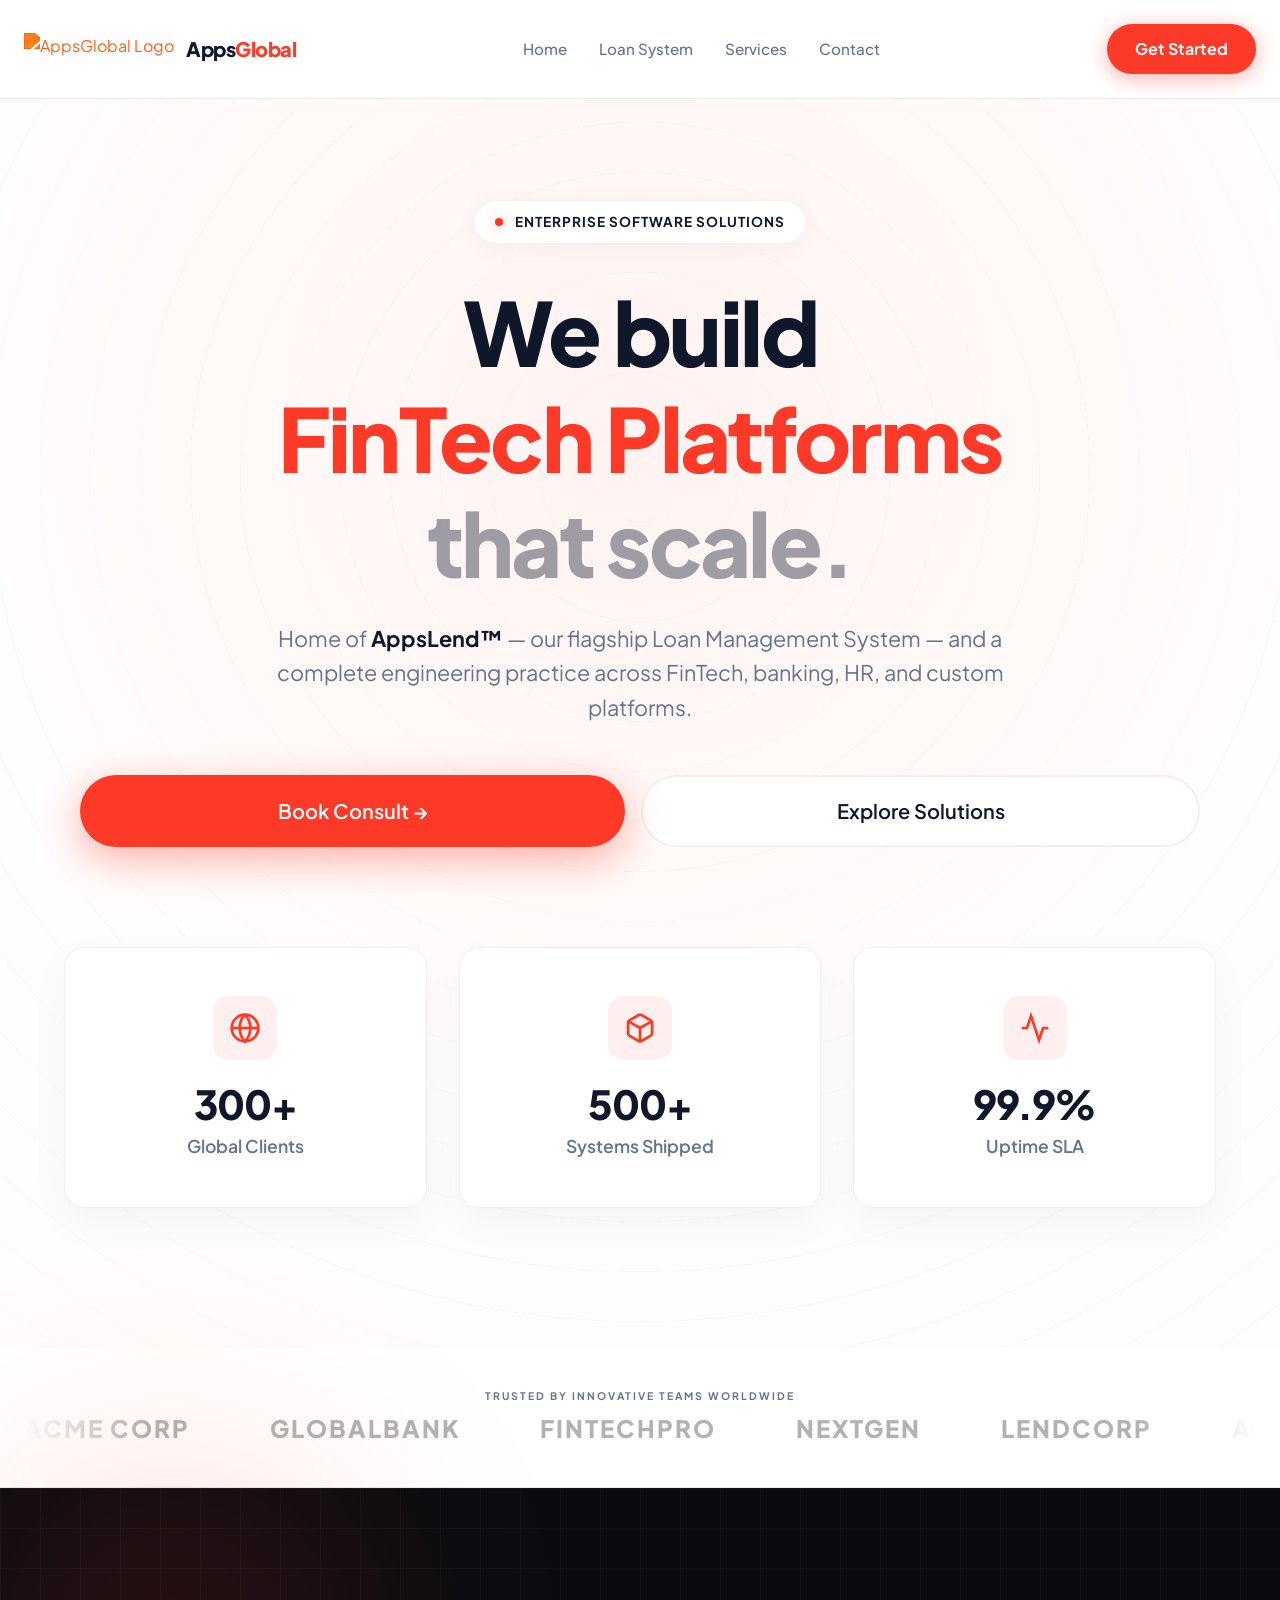
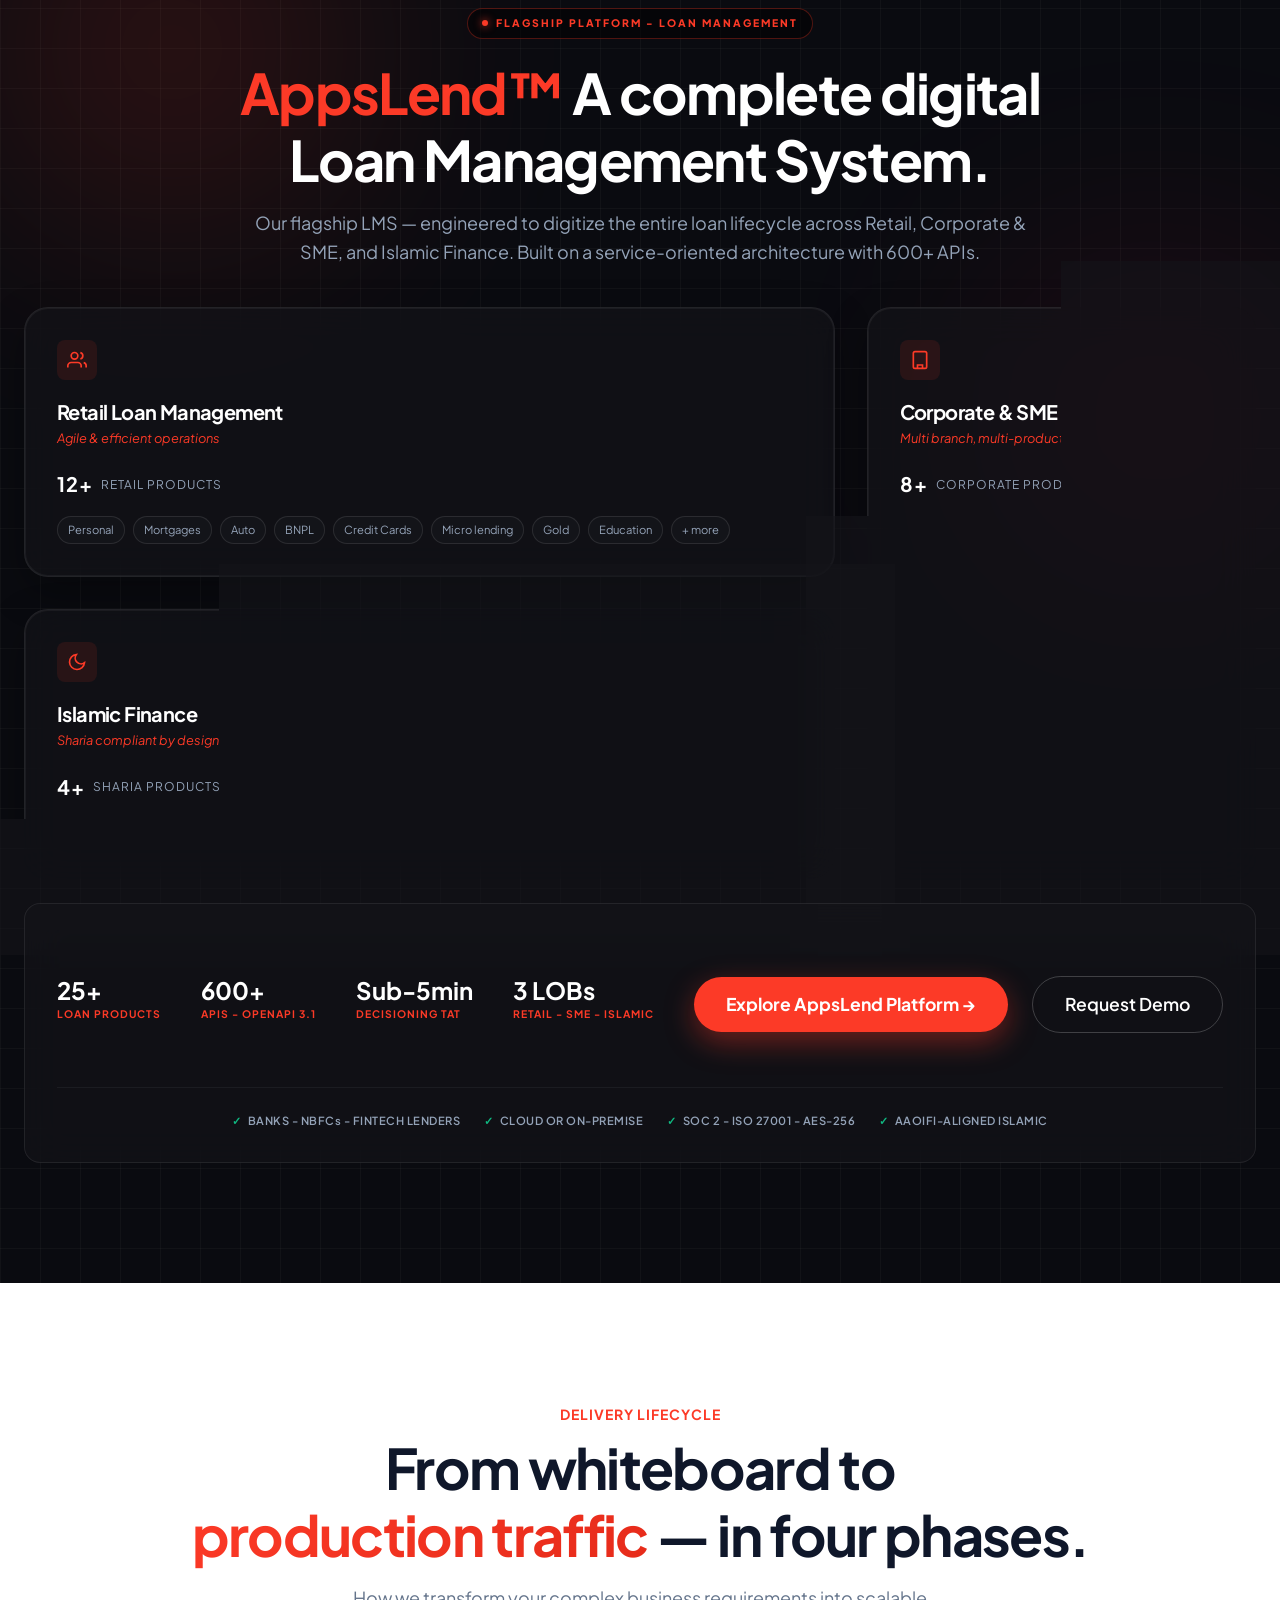
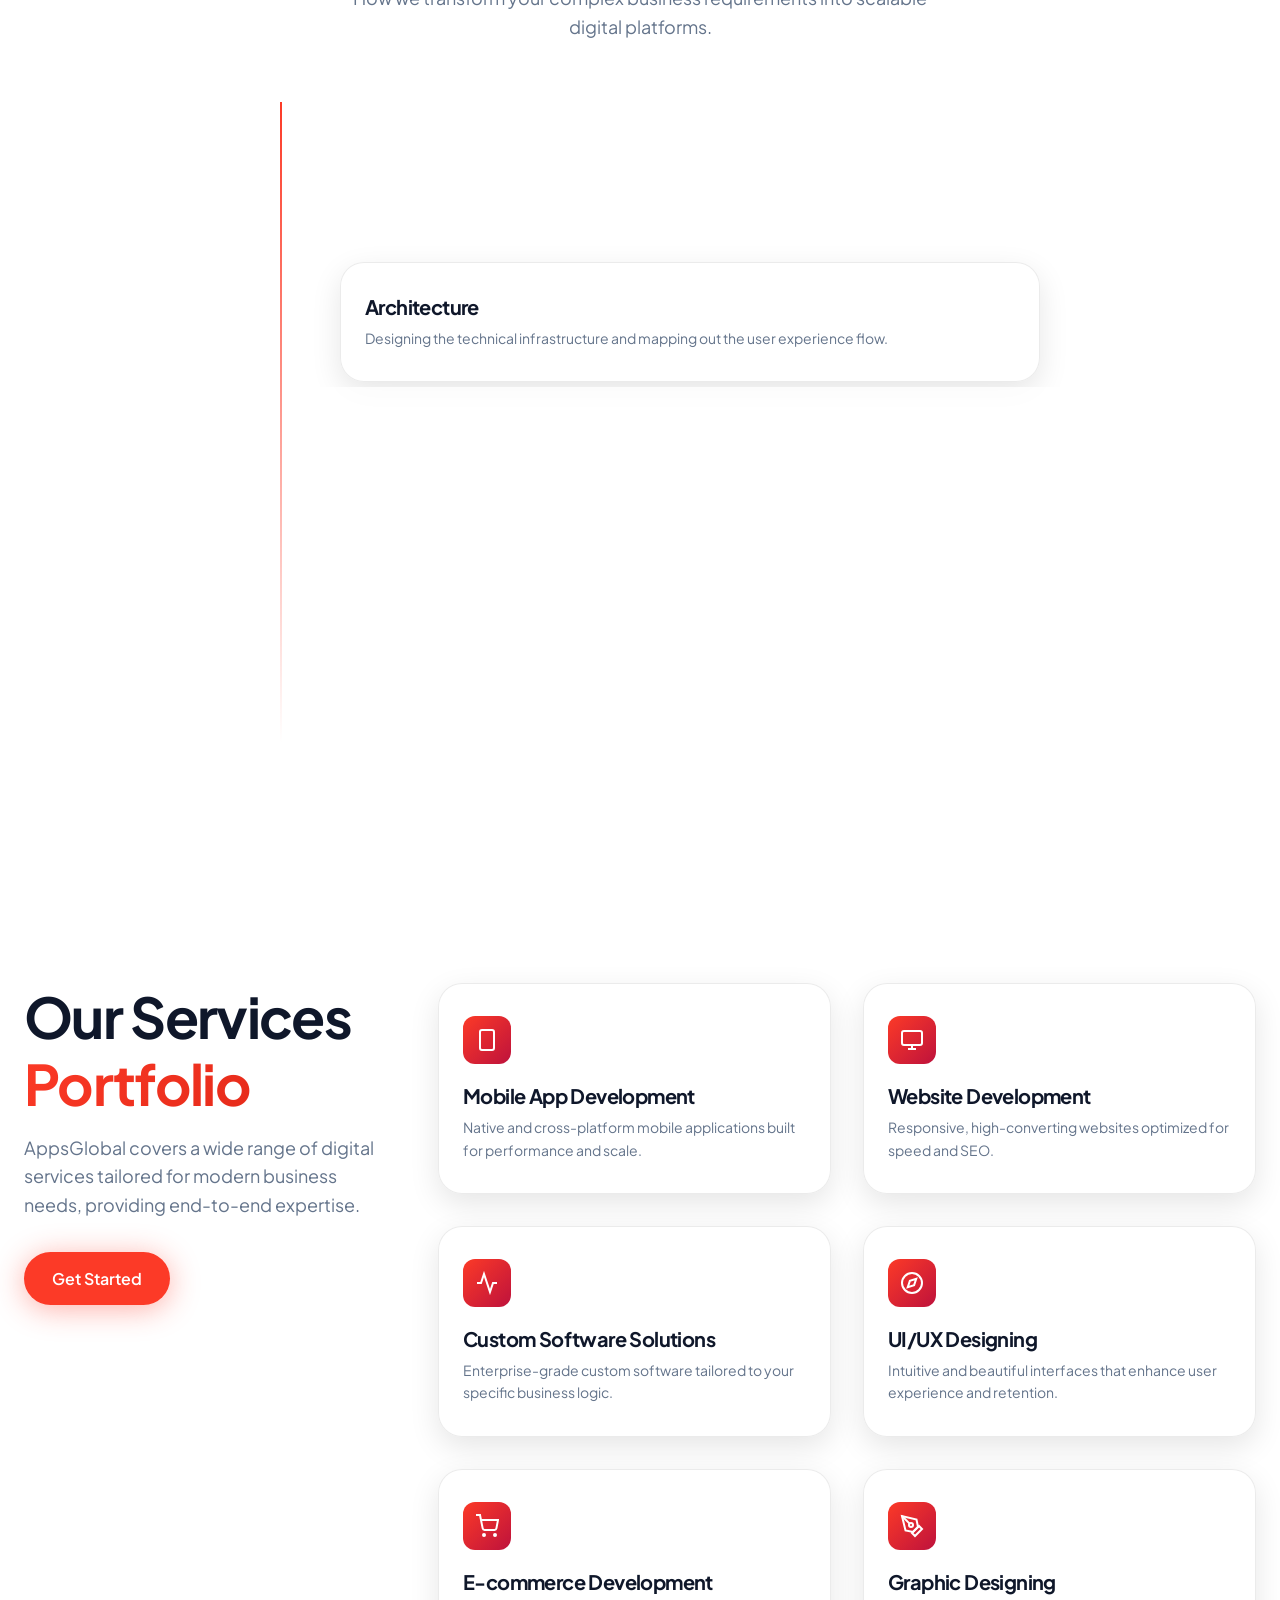
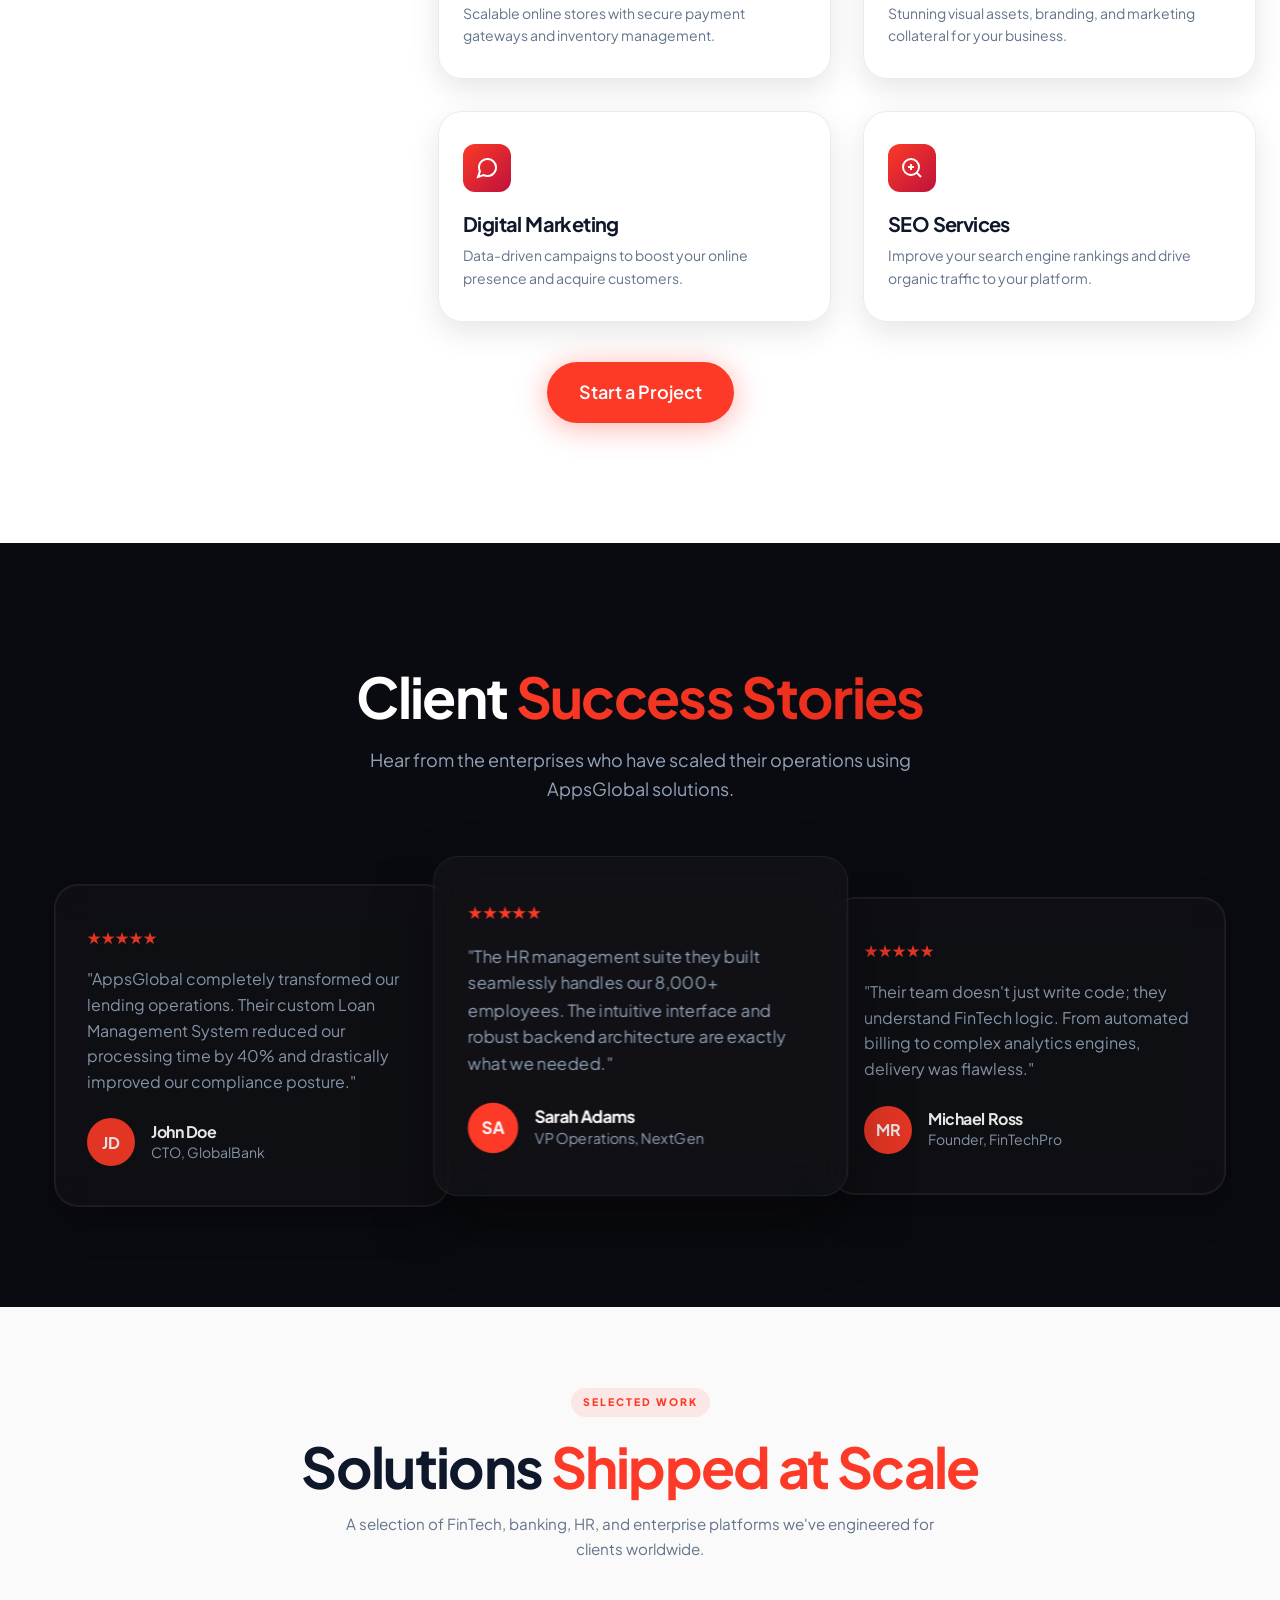
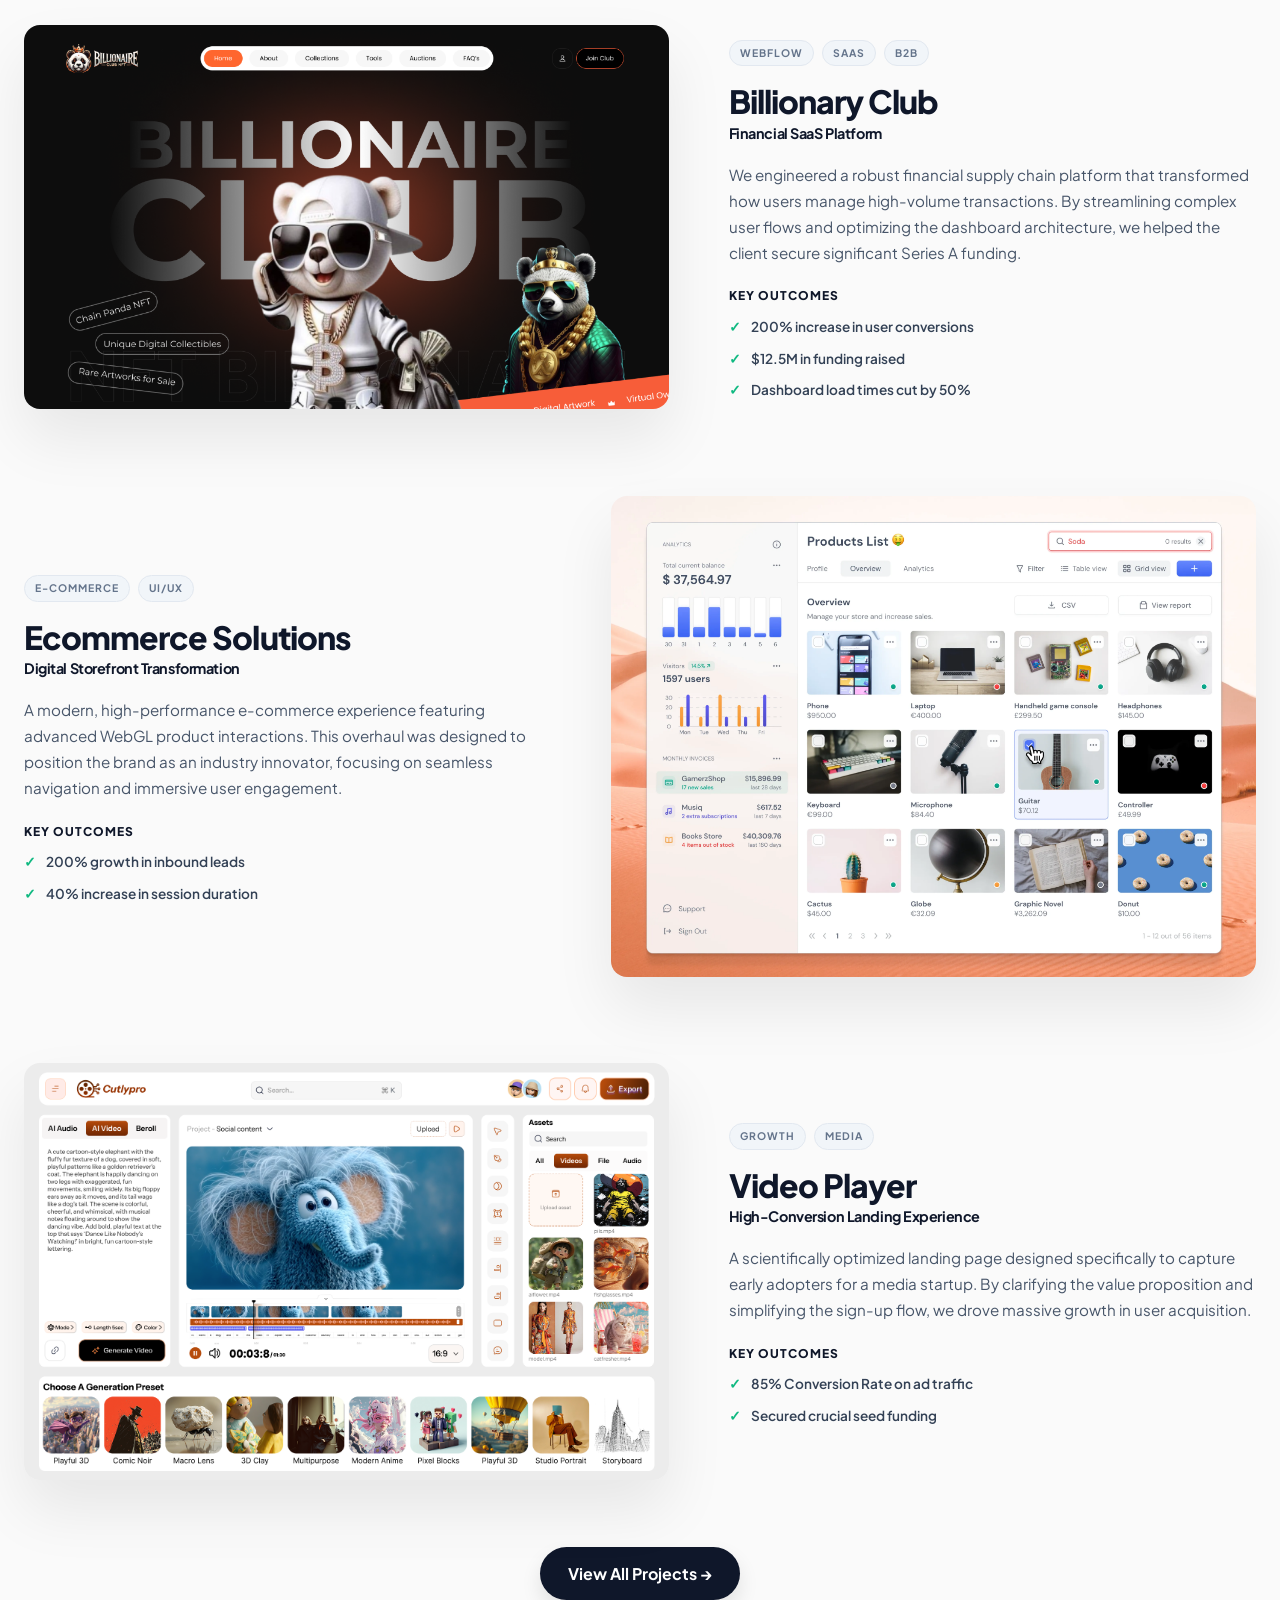
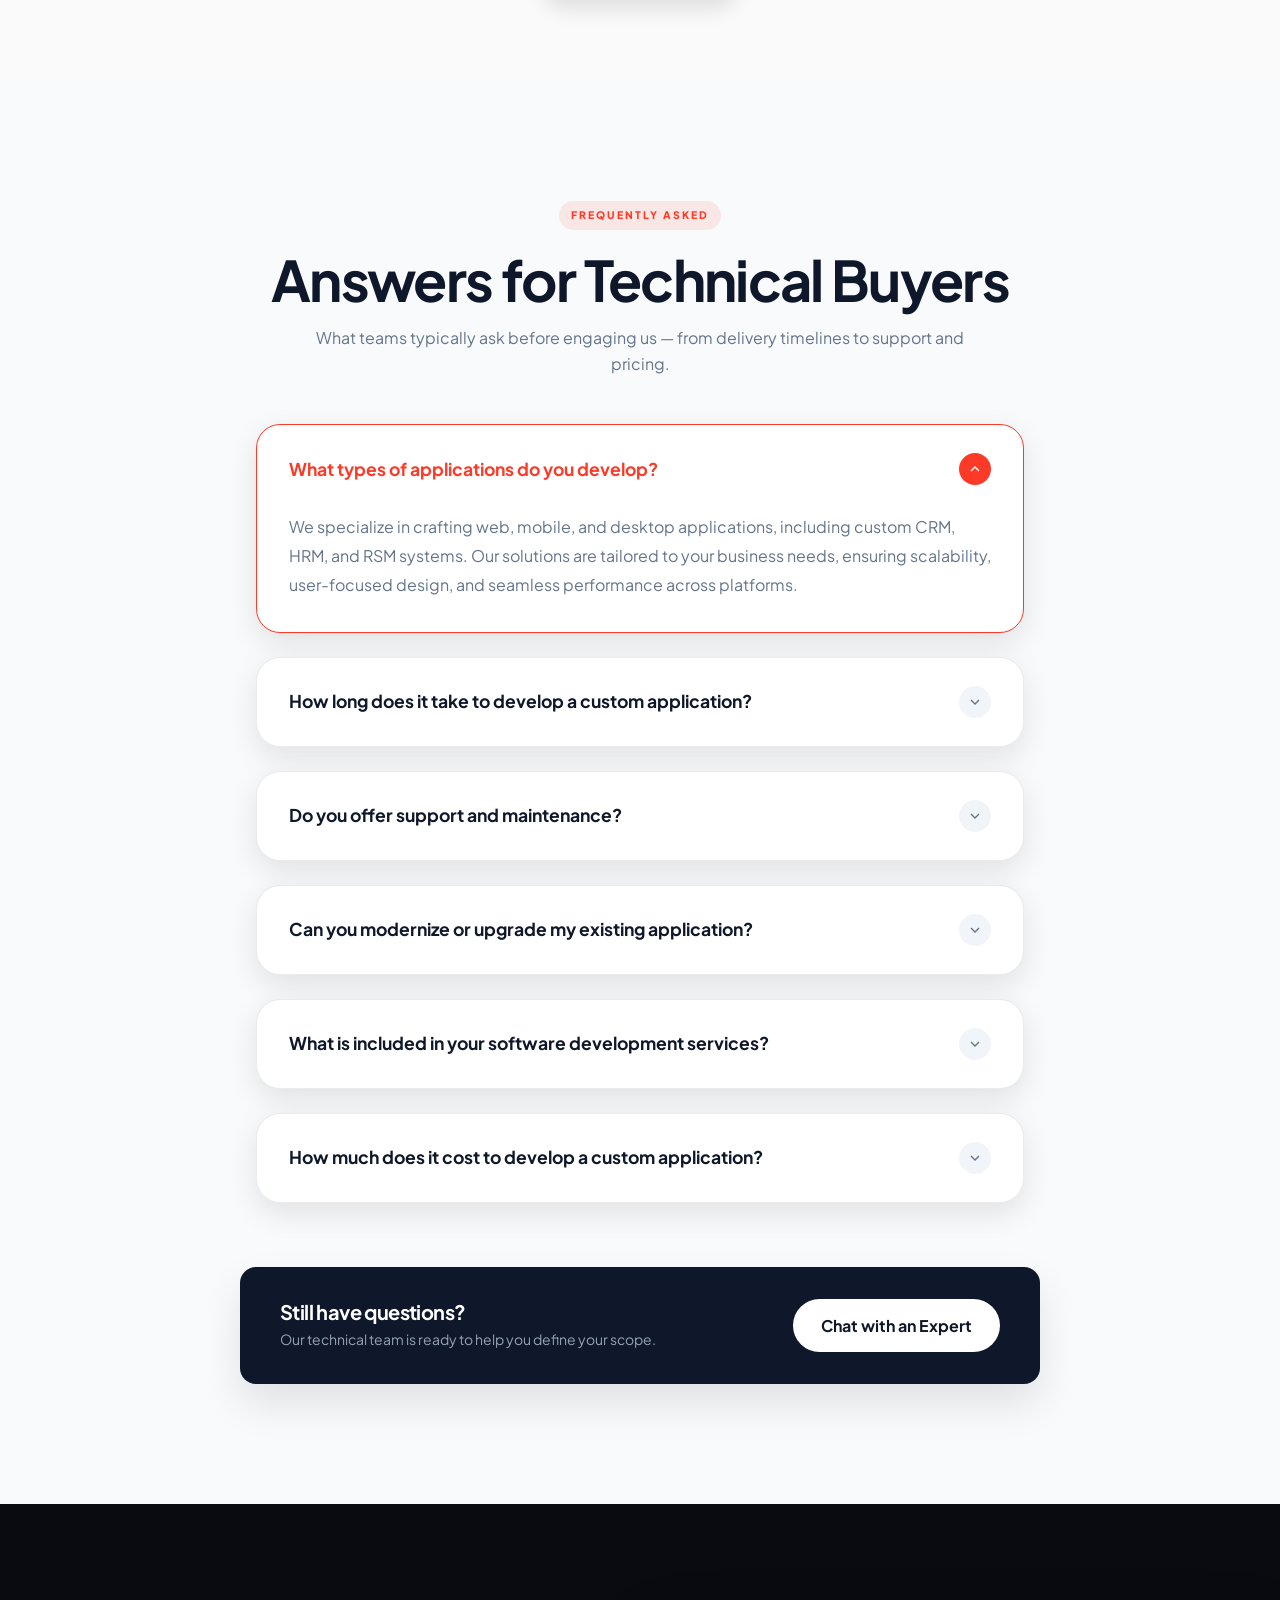
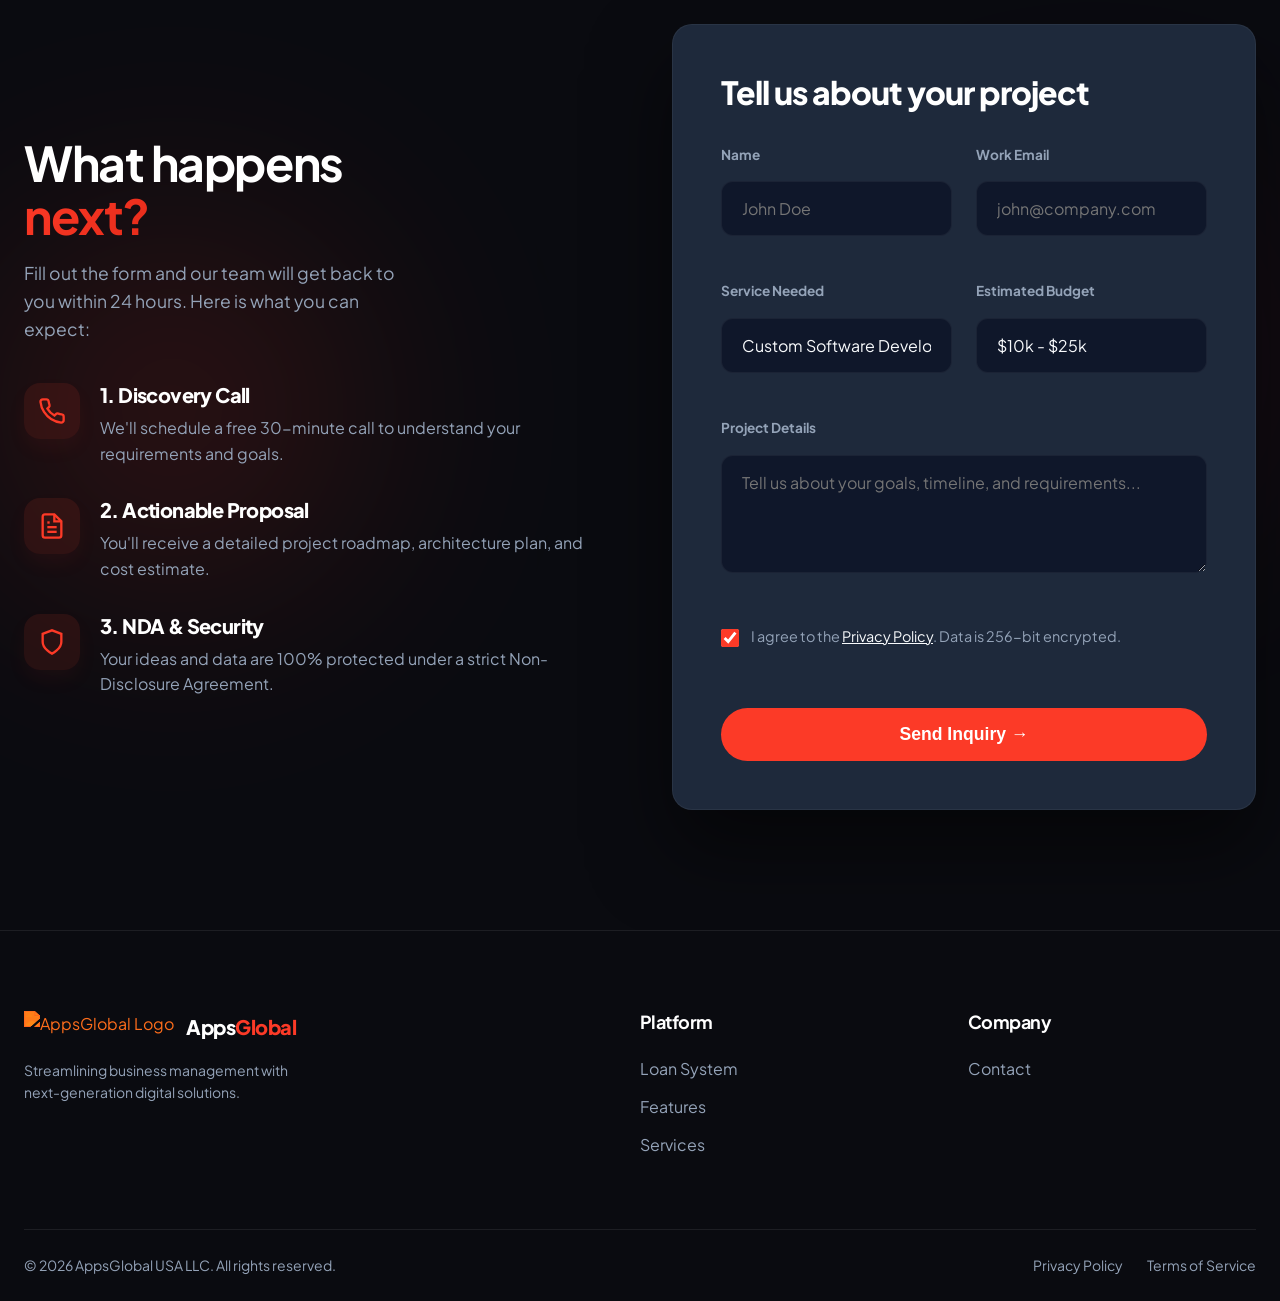
==== commit 3905d646: "Fix mobile layout, logo ticker, and form layout" ====
--- a/index.html
+++ b/index.html
@@ -42,6 +42,7 @@
                 <a href="#loan">Loan System</a>
                 <a href="#services">Services</a>
                 <a href="#contact">Contact</a>
+                <a href="#lead-form" class="btn btn-gradient mt-4" style="padding: 12px 28px; border-radius: 100px; font-weight: 700; box-shadow: 0 4px 20px rgba(252, 58, 39, 0.4); width: 100%; text-align: center; max-width: 250px;">Get Started</a>
             </div>
         </div>
     </header>
@@ -133,8 +134,12 @@
                     <span class="company-logo">FinTechPro</span>
                     <span class="company-logo">NextGen</span>
                     <span class="company-logo">LendCorp</span>
-                    <span class="company-logo">Acme Corp</span>
-                    <span class="company-logo">GlobalBank</span>
+                    
+                    <span class="company-logo" aria-hidden="true">Acme Corp</span>
+                    <span class="company-logo" aria-hidden="true">GlobalBank</span>
+                    <span class="company-logo" aria-hidden="true">FinTechPro</span>
+                    <span class="company-logo" aria-hidden="true">NextGen</span>
+                    <span class="company-logo" aria-hidden="true">LendCorp</span>
                 </div>
             </div>
         </div>
@@ -648,35 +653,38 @@
     </footer>
 
     <script>
-        window.addEventListener('scroll', () => {
-            const navbar = document.querySelector('.navbar');
-            if (window.scrollY > 20) {
-                navbar.classList.add('scrolled');
-            } else {
-                navbar.classList.remove('scrolled');
-            }
-        });
-
-        // Scroll Reveal Animation
-        const elementsToReveal = document.querySelectorAll('.bento-item, .service-card, .step-card, .testimonial-card, .work-item, .section-header, .faq-accordion-item, .project-form-container, .loan-card, .contact-visual');
-        elementsToReveal.forEach((el, index) => {
-            el.classList.add('reveal');
-            // Add a slight stagger effect based on index to elements close to each other
-            if(index % 3 === 1) el.classList.add('reveal-delay-1');
-            if(index % 3 === 2) el.classList.add('reveal-delay-2');
-        });
-
-        const revealObserver = new IntersectionObserver((entries) => {
-            entries.forEach(entry => {
-                if (entry.isIntersecting) {
-                    entry.target.classList.add('active');
+        (() => {
+            window.addEventListener('scroll', () => {
+                const navbar = document.querySelector('.navbar');
+                if (window.scrollY > 20) {
+                    navbar.classList.add('scrolled');
                 } else {
-                    entry.target.classList.remove('active');
+                    navbar.classList.remove('scrolled');
                 }
             });
-        }, { threshold: 0.1 });
-
-        elementsToReveal.forEach(el => revealObserver.observe(el));
+
+            // Scroll Reveal Animation
+            const elementsToReveal = document.querySelectorAll('.bento-item, .service-card, .step-card, .testimonial-card, .work-item, .section-header, .faq-accordion-item, .project-form-container, .loan-card, .contact-visual');
+            elementsToReveal.forEach((el, index) => {
+                el.classList.add('reveal');
+                // Add a slight stagger effect based on index to elements close to each other
+                if(index % 3 === 1) el.classList.add('reveal-delay-1');
+                if(index % 3 === 2) el.classList.add('reveal-delay-2');
+            });
+
+            const localRevealObserver = new IntersectionObserver((entries) => {
+                entries.forEach(entry => {
+                    if (entry.isIntersecting) {
+                        entry.target.classList.add('active');
+                    } else {
+                        entry.target.classList.remove('active');
+                    }
+                });
+            }, { threshold: 0.1 });
+
+            elementsToReveal.forEach(el => localRevealObserver.observe(el));
+        })();
     </script>
+    <script src="script.js"></script>
 </body>
 </html>
--- a/style.css
+++ b/style.css
@@ -229,7 +229,7 @@
 /* Trusted By Ticker */
 .section-padding { padding: 40px 0; border-bottom: 1px solid var(--border-light); }
 .logo-ticker { width: 100%; overflow: hidden; mask-image: linear-gradient(to right, transparent, black 10%, black 90%, transparent); -webkit-mask-image: linear-gradient(to right, transparent, black 10%, black 90%, transparent); }
-.ticker-track { display: flex; gap: 80px; width: max-content; animation: ticker 20s linear infinite; }
+.ticker-track { display: flex; gap: 80px; width: max-content; animation: ticker 20s linear infinite; padding-right: 80px; }
 .bg-light .company-logo { font-size: 1.5rem; font-weight: 800; color: rgba(0,0,0,0.3); text-transform: uppercase; letter-spacing: 2px; }
 @keyframes ticker { 0% { transform: translateX(0); } 100% { transform: translateX(-50%); } }
 
@@ -402,6 +402,7 @@
 @media (max-width: 992px) {
     .nav-links { display: none; }
     .hamburger { display: flex; }
+    .nav-cta { display: none !important; }
     .hero-container-new { grid-template-columns: 1fr; }
     .bento-grid { grid-template-columns: repeat(2, 1fr); }
     .services-wrapper { flex-direction: column; }
@@ -420,7 +421,6 @@
     .col-span-2 { grid-column: span 1; }
     .row-span-2 { grid-row: span 1; }
     .nav-cta { padding: 8px 16px !important; font-size: 0.85rem !important; }
-    .brand-name { display: none; }
     .headline-massive { max-width: 100vw; overflow-wrap: break-word; }
 }
 
@@ -565,6 +565,9 @@
     grid-template-columns: 1fr 1fr;
     gap: 24px;
     margin-bottom: 24px;
+}
+@media (max-width: 600px) {
+    .form-row { grid-template-columns: 1fr; gap: 16px; }
 }
 .form-group {
     display: flex;
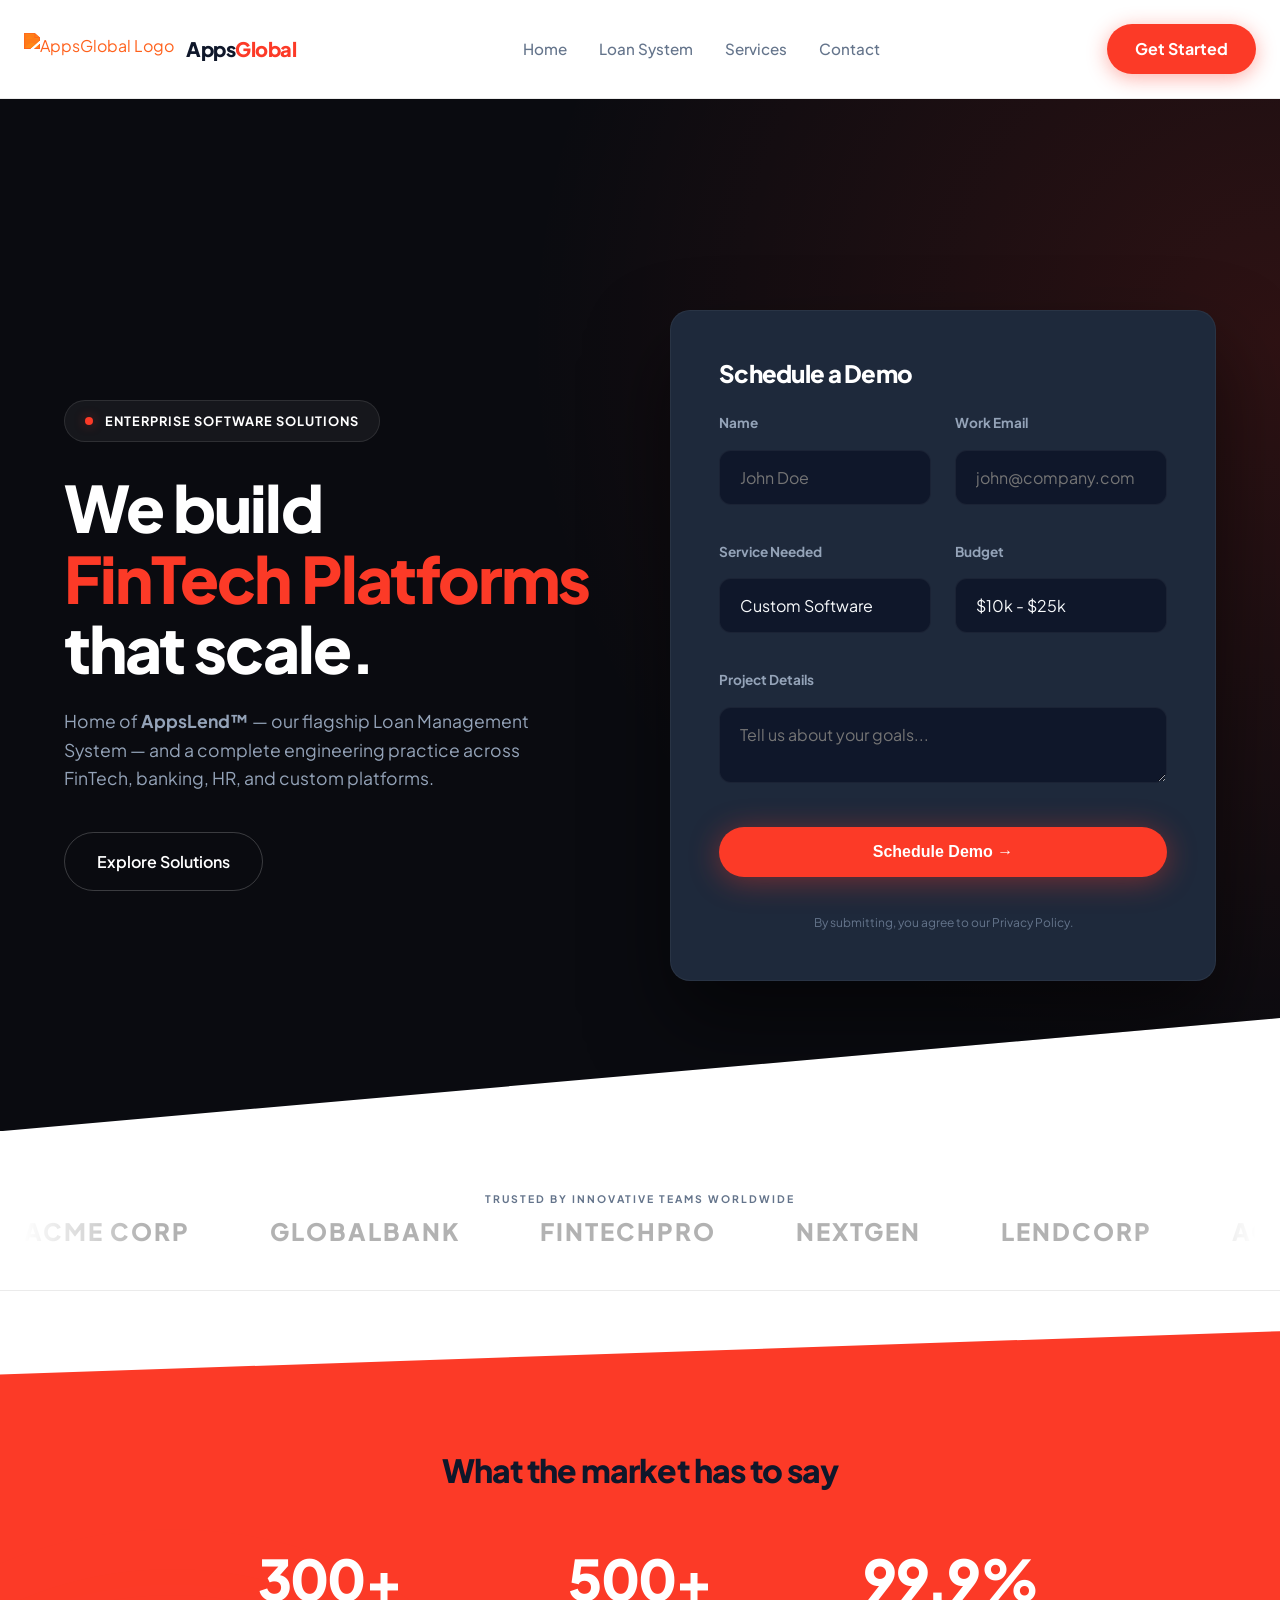
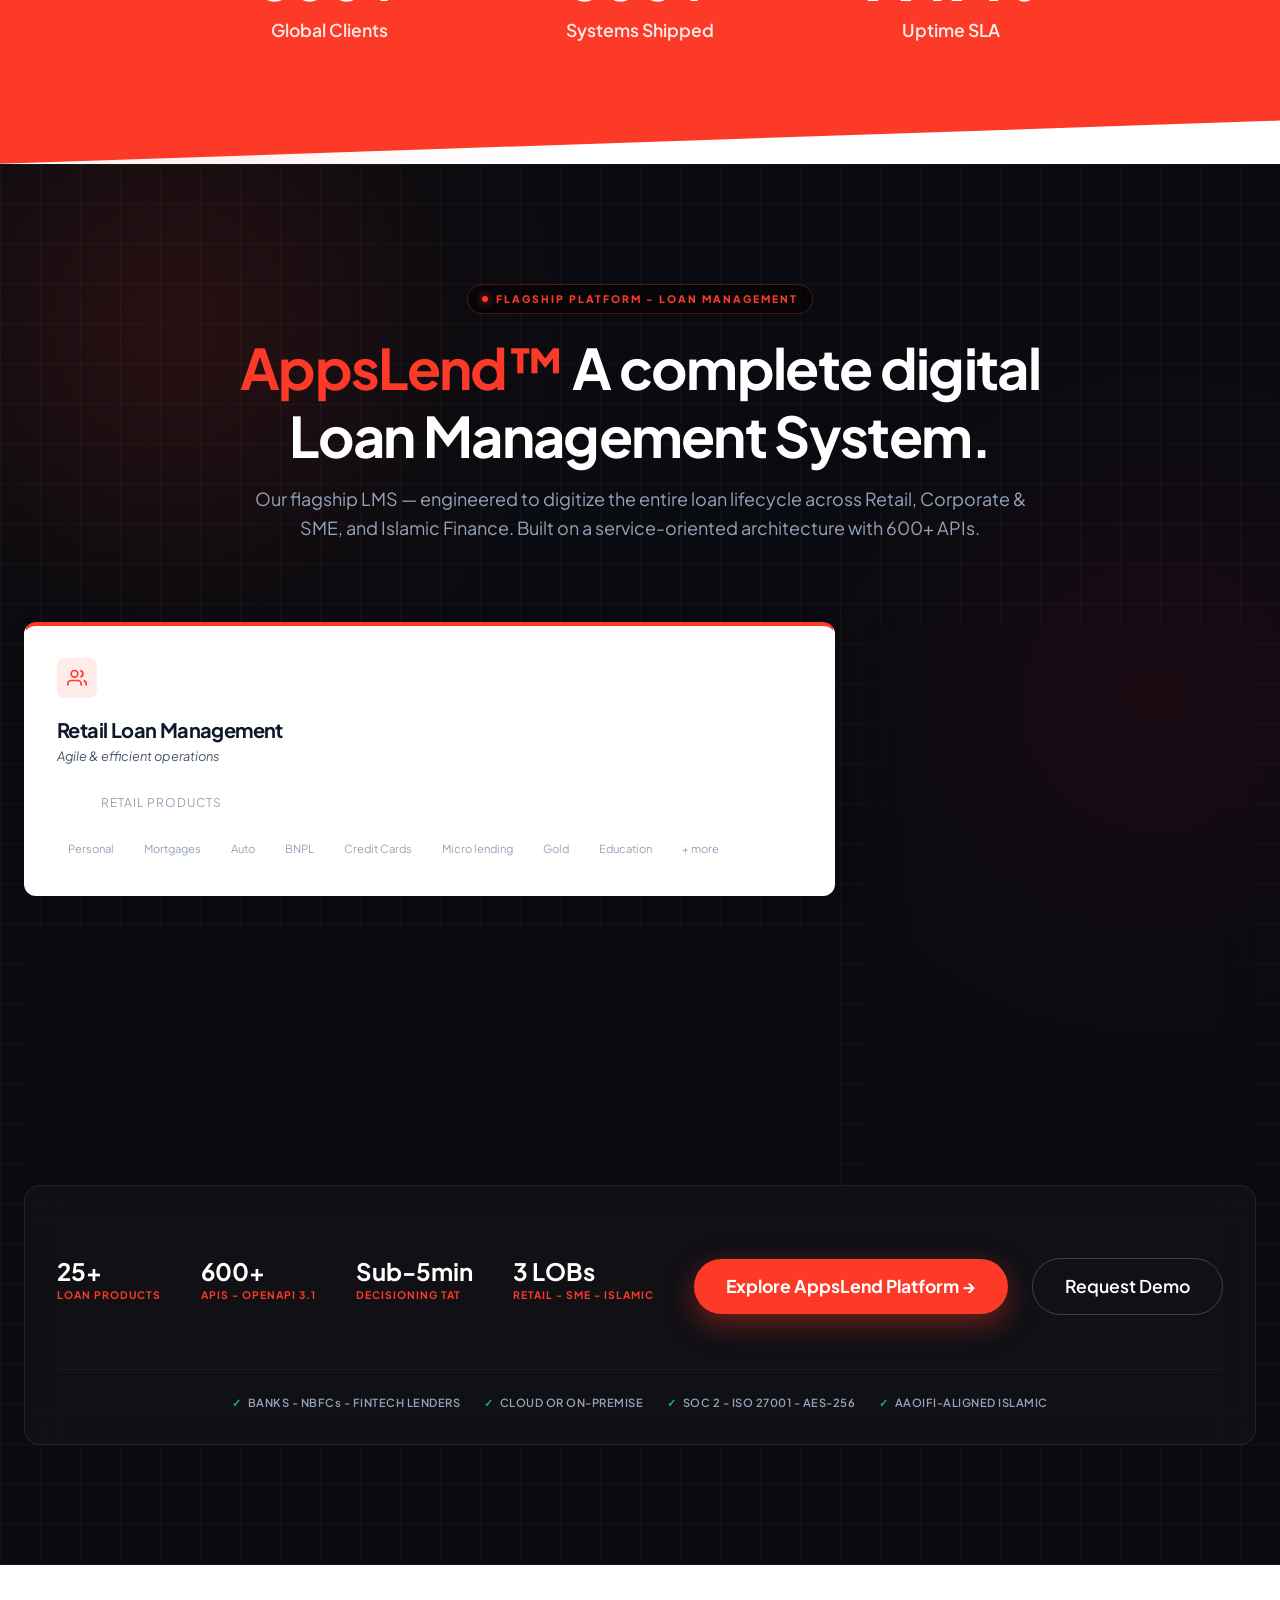
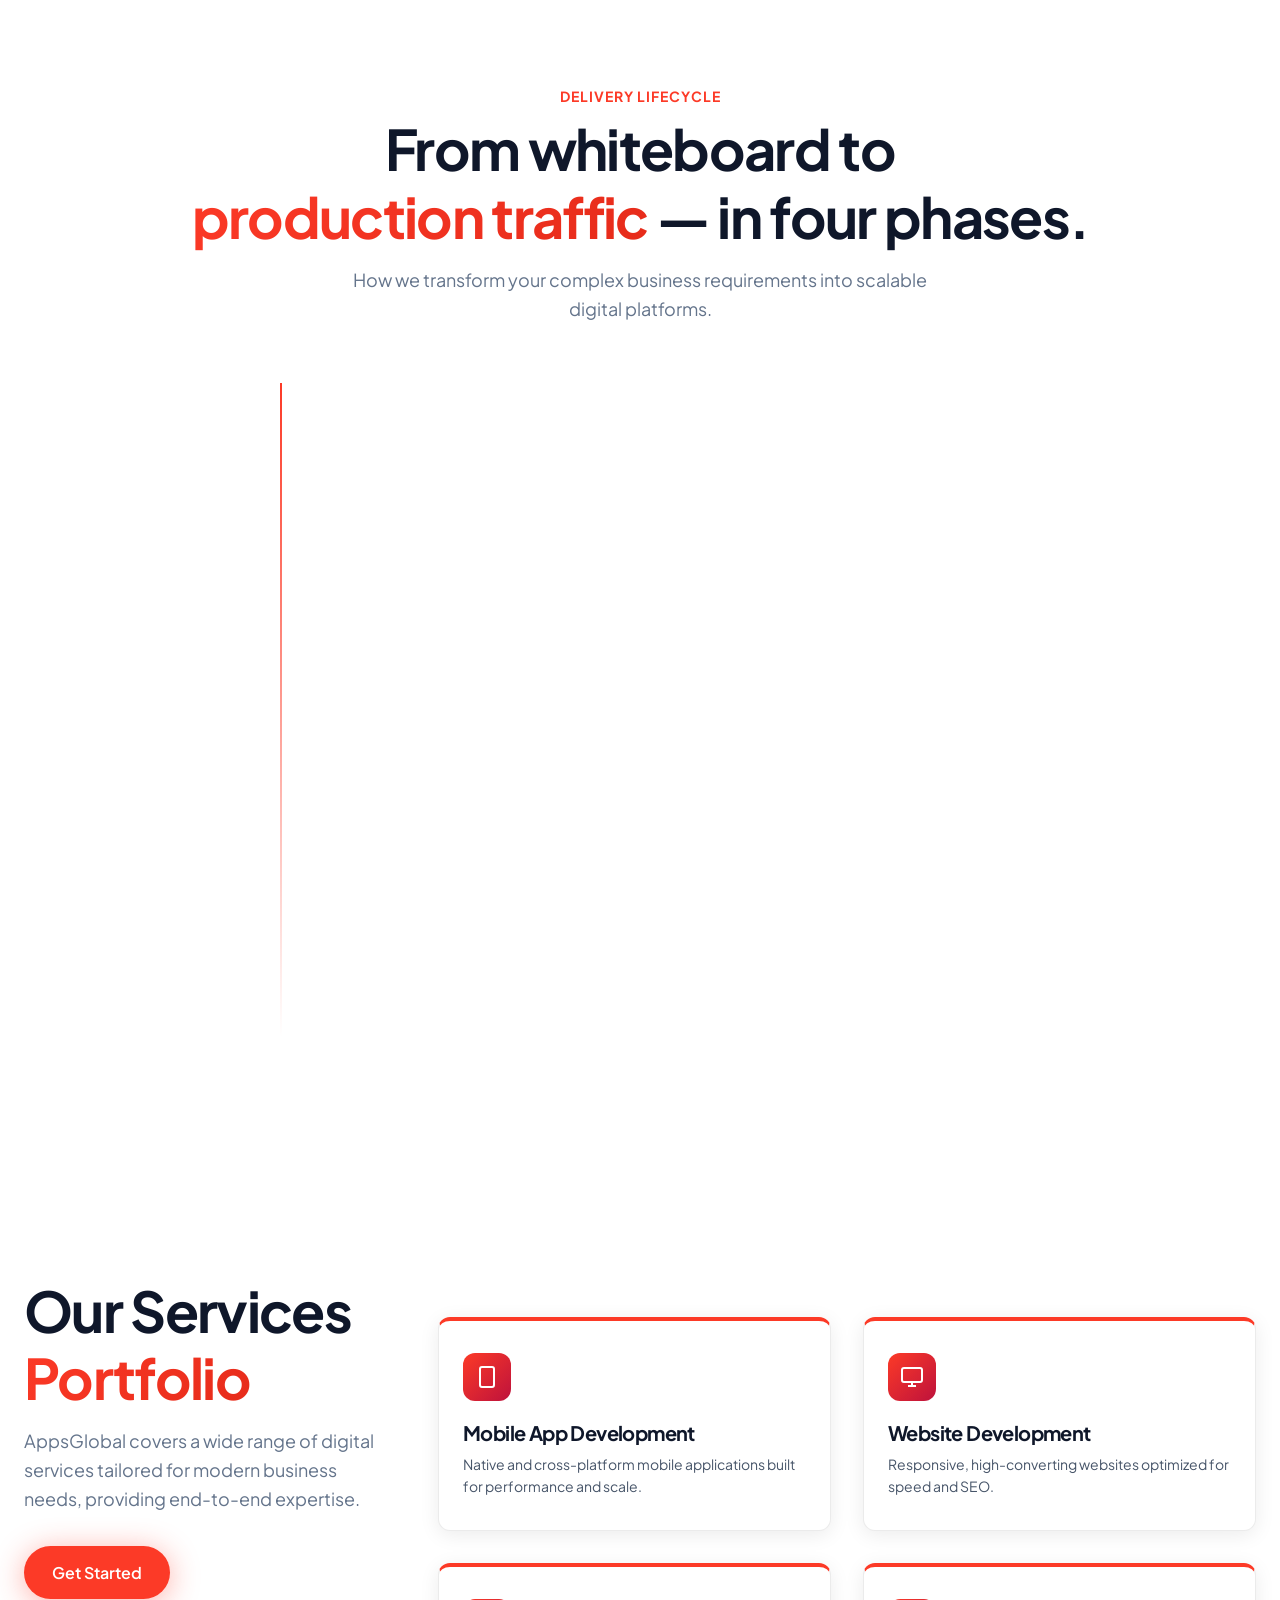
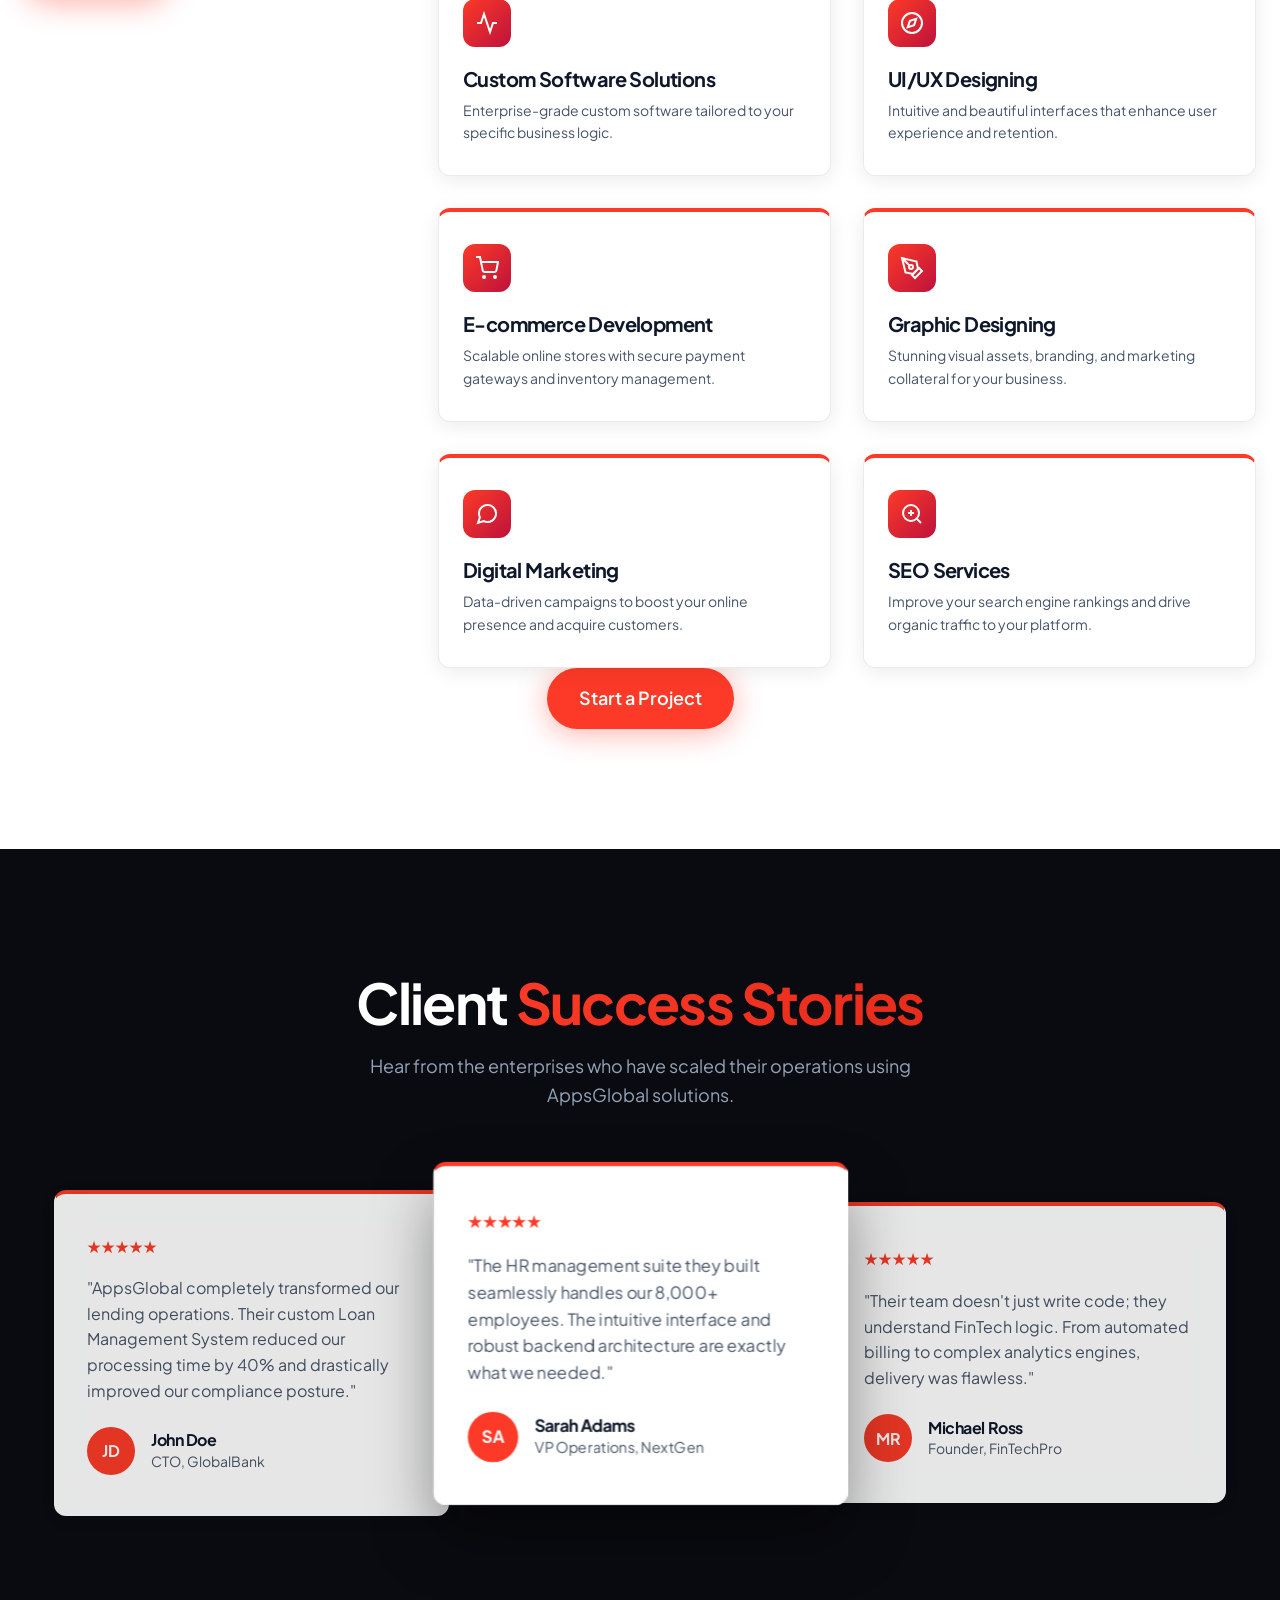
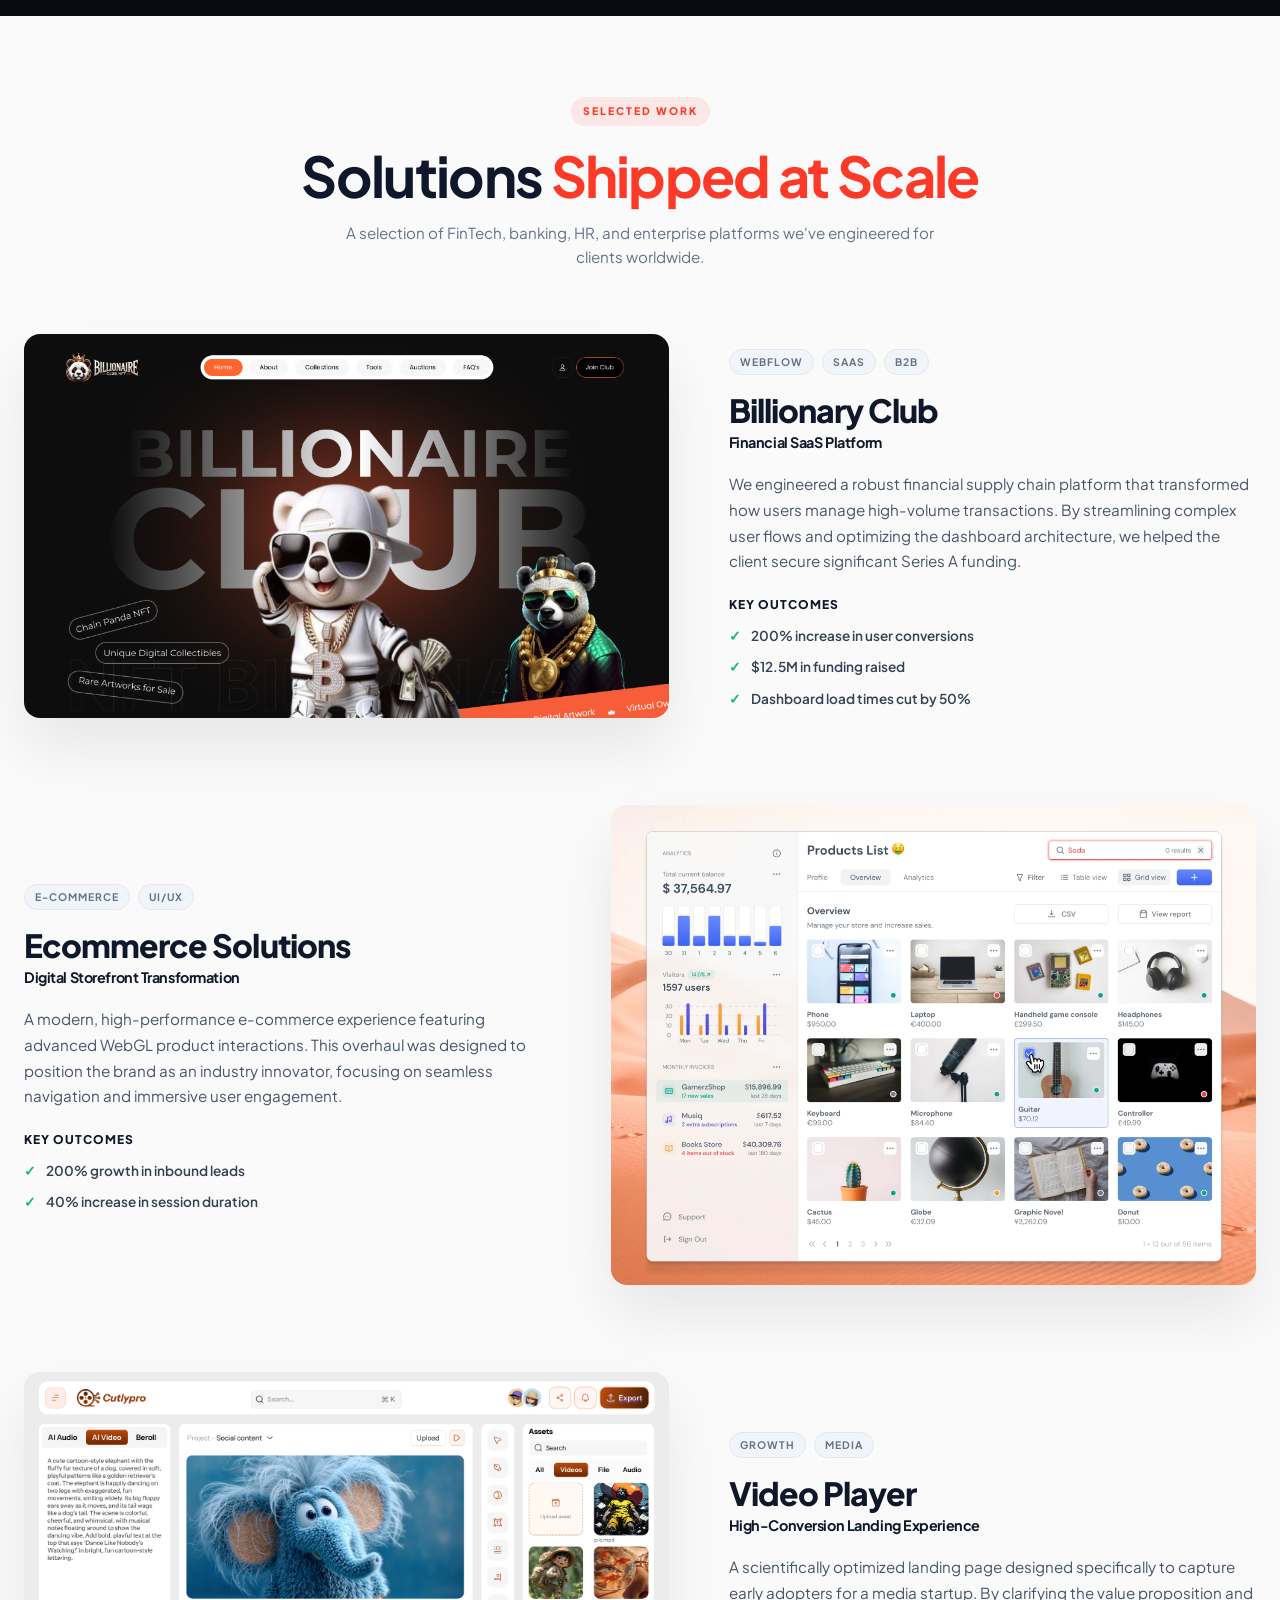
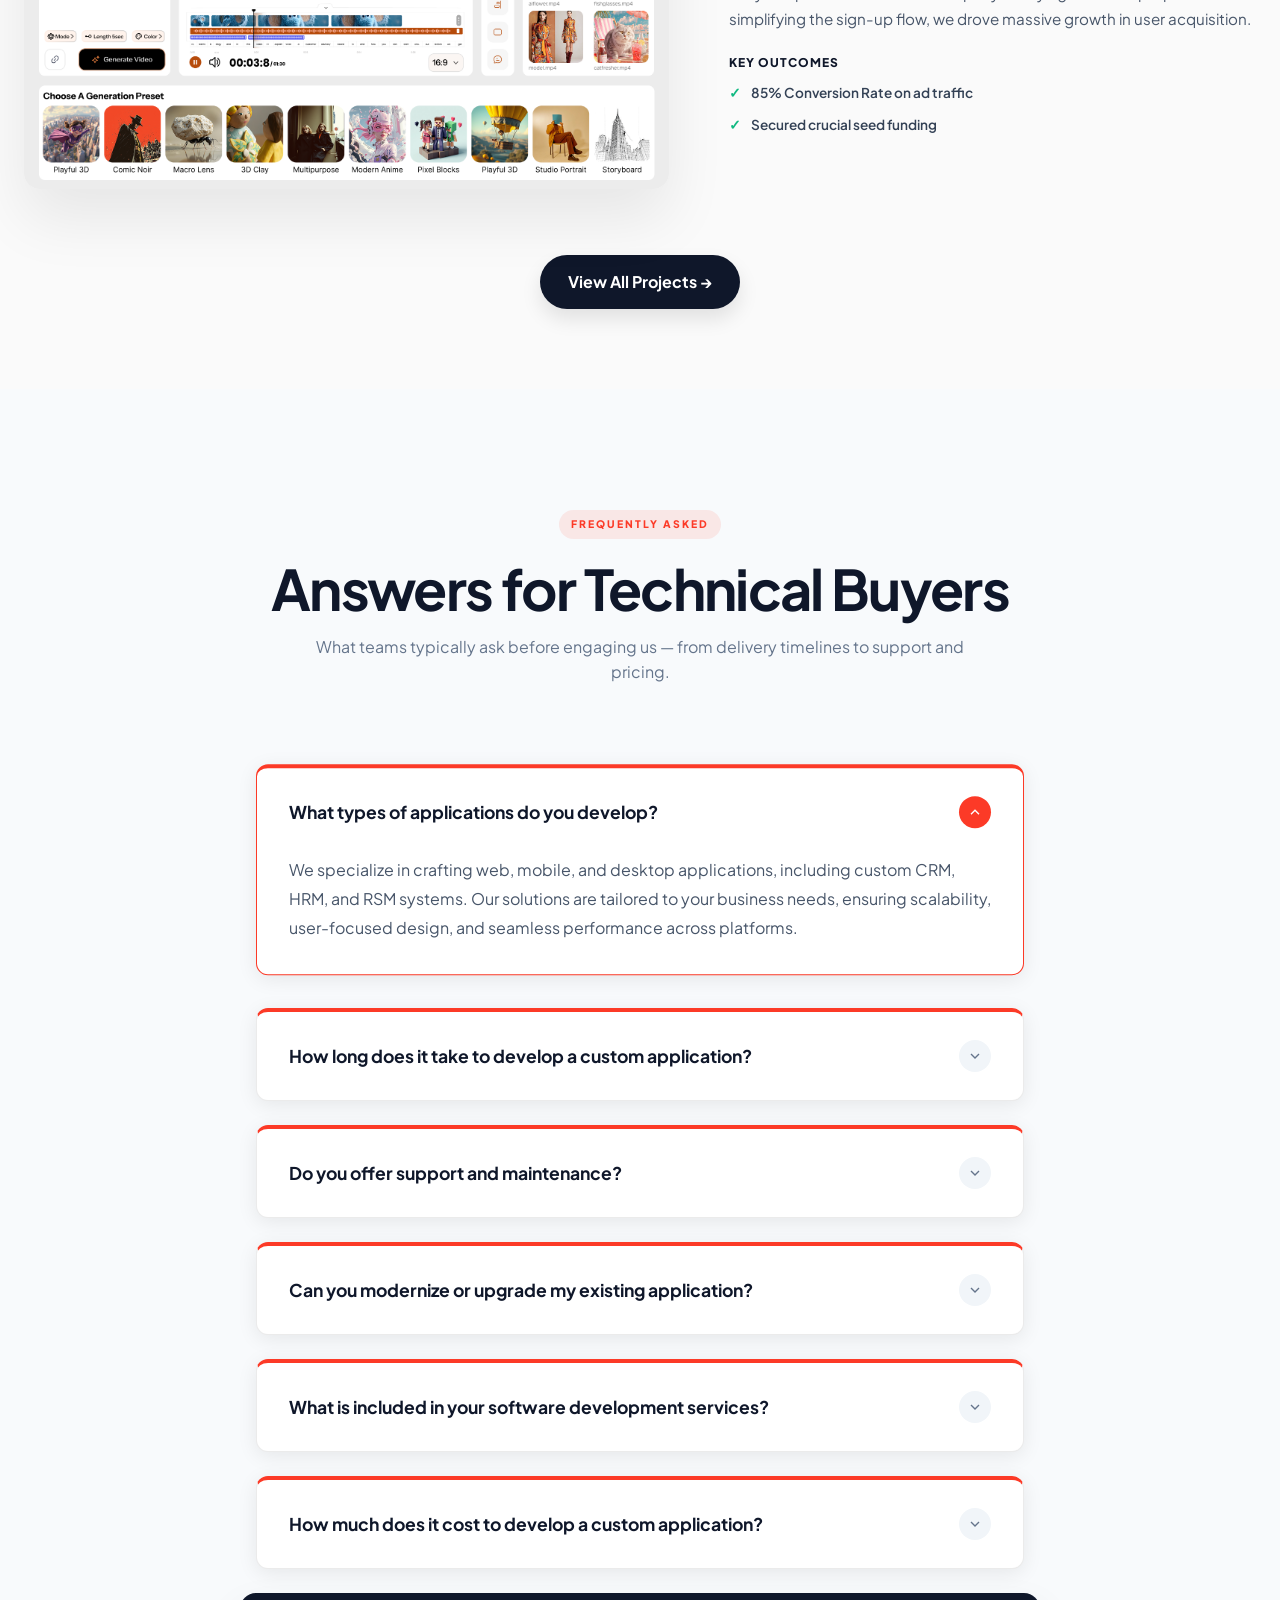
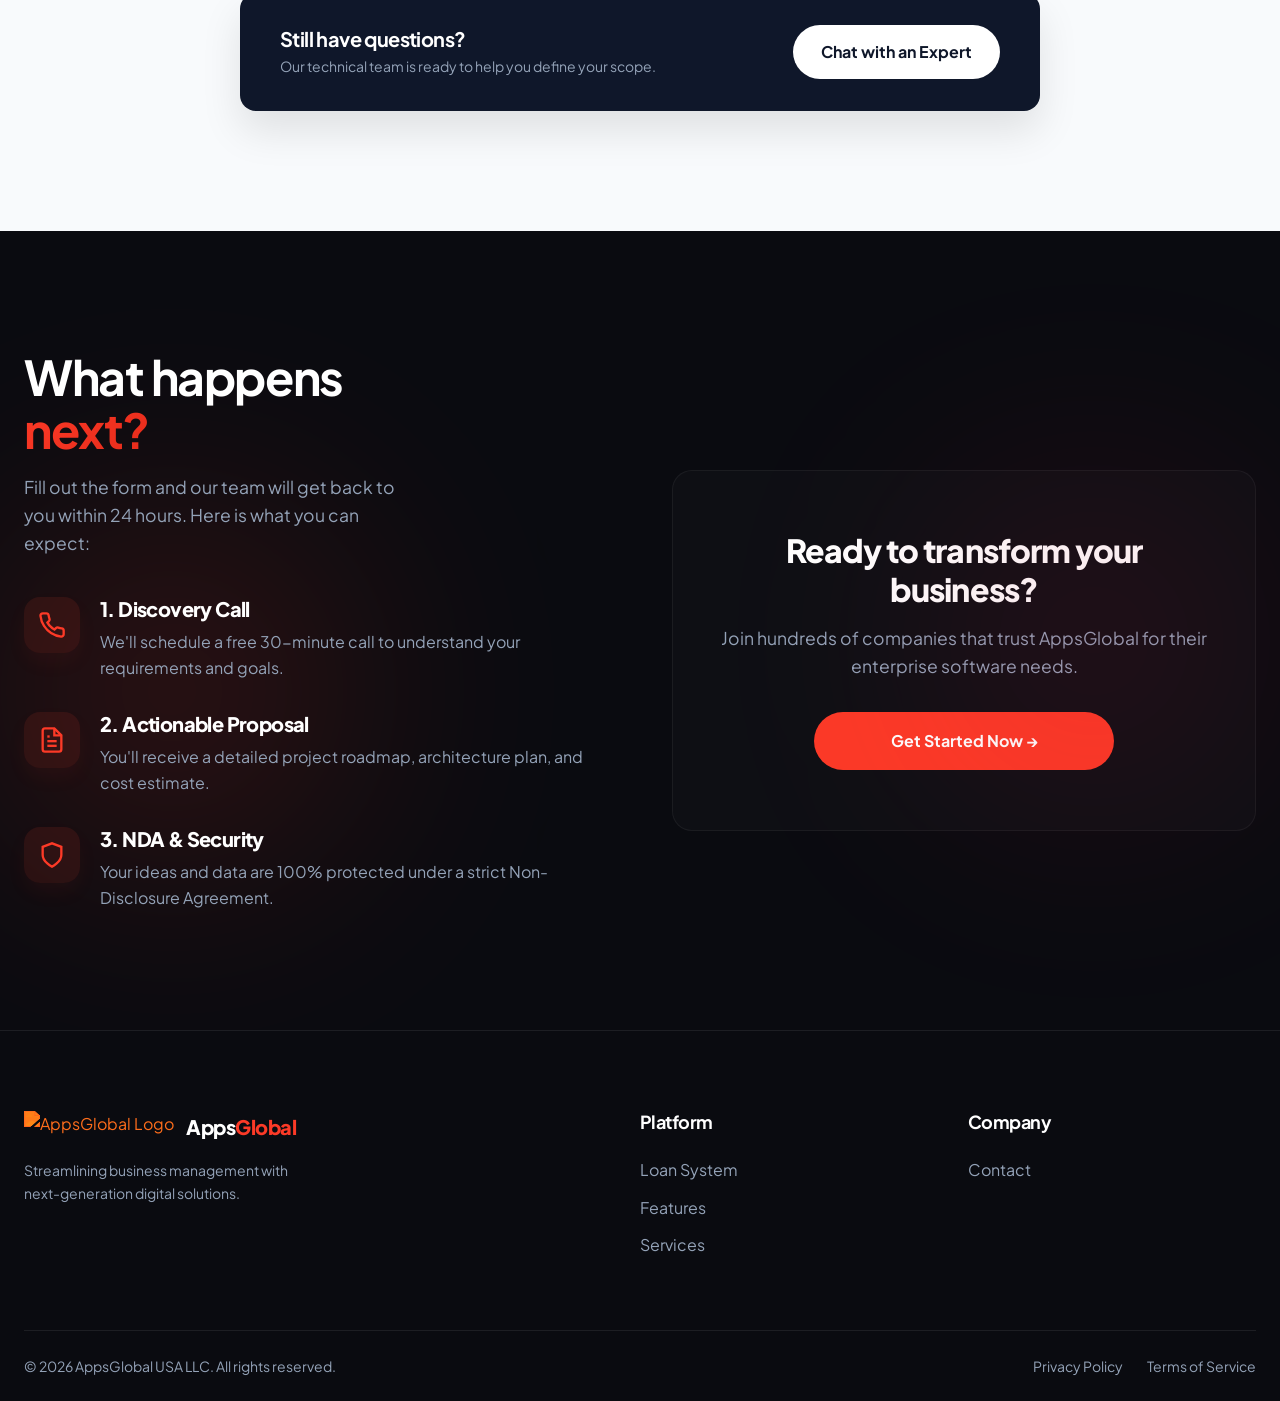
==== commit 478a157d: "Refactor hero section and stats to chargebee style UI/UX" ====
--- a/index.html
+++ b/index.html
@@ -10,6 +10,25 @@
     <link href="https://fonts.googleapis.com/css2?family=Plus+Jakarta+Sans:wght@300;400;500;600;700;800&display=swap" rel="stylesheet">
     <link rel="stylesheet" href="style.css">
     <link rel="icon" type="image/x-icon" href="https://appsglobal.co/favicon/favicon.ico">
+    <style>
+        .slanted-bottom { clip-path: polygon(0 0, 100% 0, 100% 90%, 0 100%); padding-bottom: 150px !important; }
+        .slanted-top-bottom { clip-path: polygon(0 10%, 100% 0, 100% 90%, 0 100%); padding: 120px 0 !important; }
+        .hero-chargebee-layout {
+            display: grid !important;
+            grid-template-columns: 1fr 1fr !important;
+            gap: 60px !important;
+            align-items: center !important;
+            max-width: 1200px !important;
+            margin: 0 auto !important;
+            padding-top: 150px !important;
+        }
+        @media (max-width: 992px) {
+            .hero-chargebee-layout {
+                grid-template-columns: 1fr !important;
+                padding-top: 100px !important;
+            }
+        }
+    </style>
 </head>
 <body class="bg-light">
 
@@ -47,84 +66,94 @@
         </div>
     </header>
 
-    <!-- 1. Hero Section (Light) -->
-    <section class="hero bg-light" id="hero" style="padding: 200px 0 140px; position: relative; overflow: hidden; display: flex; flex-direction: column; align-items: center; justify-content: center;">
-        
-        <!-- Subtle background glow and concentric circles -->
-        <div style="position: absolute; top: 0; left: 0; width: 100%; height: 100%; background-color: #fffdfc; background-image: radial-gradient(circle at center 30%, rgba(252, 58, 39, 0.05) 0%, transparent 60%), repeating-radial-gradient(circle at center 35%, transparent 0, transparent 49px, rgba(0, 0, 0, 0.03) 50px); z-index: 0; pointer-events: none;"></div>
-
-        <div class="container" style="position: relative; z-index: 1; max-width: 1200px; text-align: center;">
+    <!-- 1. Hero Section (Dark & Slanted) -->
+    <section class="hero bg-dark slanted-bottom" id="hero" style="position: relative; overflow: hidden;">
+        <div style="position: absolute; top: 0; left: 0; width: 100%; height: 100%; background-image: radial-gradient(circle at right 30%, rgba(252, 58, 39, 0.15) 0%, transparent 50%); z-index: 0; pointer-events: none;"></div>
+
+        <div class="hero-chargebee-layout container" style="position: relative; z-index: 1;">
             
-            <!-- Centered Content Top -->
-            <div class="hero-content-center" style="display: flex; flex-direction: column; align-items: center;">
+            <!-- Left Column: Content -->
+            <div class="hero-content-left" style="display: flex; flex-direction: column; align-items: flex-start; text-align: left;">
+                <div class="badge-pill-green" style="background: rgba(255,255,255,0.05); border: 1px solid rgba(255,255,255,0.1); color: #fff; font-weight: 700; padding: clamp(6px, 2vw, 10px) clamp(12px, 3vw, 20px); border-radius: 100px; margin-bottom: 30px; display: inline-flex; align-items: center; gap: 12px;">
+                    <span class="pulse-dot-green" style="background: var(--primary); box-shadow: 0 0 12px var(--primary-glow); width: 8px; height: 8px; border-radius: 50%;"></span> 
+                    <span style="letter-spacing: 1px; font-size: 0.8rem;">ENTERPRISE SOFTWARE SOLUTIONS</span>
+                </div>
                 
-                <div class="badge-pill-green" style="background: #ffffff; border: 1px solid rgba(0,0,0,0.05); box-shadow: 0 4px 25px rgba(0,0,0,0.04); color: var(--text-light-mode); font-weight: 700; padding: clamp(6px, 2vw, 10px) clamp(12px, 3vw, 20px); border-radius: 100px; margin-bottom: 40px; display: inline-flex; align-items: center; gap: 12px; flex-wrap: wrap; justify-content: center;">
-                    <span class="pulse-dot-green" style="background: var(--primary); box-shadow: 0 0 12px var(--primary-glow); width: 8px; height: 8px; flex-shrink: 0;"></span> 
-                    <span style="letter-spacing: 1px; font-size: clamp(0.65rem, 2vw, 0.85rem); text-align: center;">ENTERPRISE SOFTWARE SOLUTIONS</span>
-                </div>
-                
-                <h1 class="headline-massive" style="font-size: clamp(1.8rem, 7vw, 5.5rem); font-weight: 800; line-height: 1.1; letter-spacing: -0.03em; margin-bottom: 30px; color: var(--text-light-mode);">
+                <h1 class="headline-massive text-white" style="font-size: clamp(2.5rem, 5vw, 4.5rem); font-weight: 800; line-height: 1.1; letter-spacing: -0.03em; margin-bottom: 24px;">
                     We build <br> 
-                    <span class="rolling-text-wrapper text-red-glow" style="margin: 0; padding: 0;">
-                        <span class="rolling-text-inner">
-                            <span>FinTech Platforms</span>
-                            <span>CRM & ERP</span>
-                            <span>Loan Management</span>
-                            <span>Custom Enterprise</span>
-                            <span>HR Management</span>
-                            <span>FinTech Platforms</span>
-                        </span>
-                    </span>
-                    <br><span style="color: rgba(15, 23, 42, 0.4);">that scale.</span>
+                    <span style="color: var(--primary);">FinTech Platforms</span>
+                    <br>that scale.
                 </h1>
                 
-                <p class="sub-headline-new" style="font-size: clamp(1rem, 4vw, 1.35rem); color: var(--text-muted-light); line-height: 1.6; max-width: 800px; margin: 0 auto 50px auto; padding: 0 16px;">
-                    Home of <strong style="color: var(--text-light-mode);">AppsLend™</strong> — our flagship Loan Management System — and a complete engineering practice across FinTech, banking, HR, and custom platforms.
+                <p class="text-muted-light" style="font-size: 1.1rem; line-height: 1.6; max-width: 500px; margin-bottom: 40px;">
+                    Home of <strong>AppsLend™</strong> — our flagship Loan Management System — and a complete engineering practice across FinTech, banking, HR, and custom platforms.
                 </p>
                 
-                <div class="hero-actions-new" style="display: flex; gap: 16px; margin-bottom: 100px; justify-content: center; flex-wrap: wrap; width: 100%; padding: 0 16px;">
-                    <a href="#lead-form" class="btn btn-gradient btn-lg" style="padding: clamp(14px, 3vw, 20px) clamp(24px, 5vw, 44px); font-size: clamp(1rem, 3vw, 1.25rem); box-shadow: 0 12px 40px var(--primary-glow); transform: translateY(0); transition: all 0.3s ease; flex: 1 1 auto; text-align: center; min-width: 250px;">Book Consult &rarr;</a>
-                    <a href="#services" class="btn btn-outline btn-lg" style="border: 2px solid rgba(0,0,0,0.06); background: white; padding: clamp(14px, 3vw, 18px) clamp(24px, 5vw, 40px); font-size: clamp(1rem, 3vw, 1.25rem); flex: 1 1 auto; text-align: center; min-width: 250px;">Explore Solutions</a>
-                </div>
-            </div>
-
-            <!-- 3 Cards Row (Mapped from Stats Pills) -->
-            <div class="hero-cards-row" style="display: grid; grid-template-columns: repeat(auto-fit, minmax(250px, 1fr)); gap: 32px; width: 100%; max-width: 1200px; margin: 0 auto;">
-                
-                <!-- Card 1 -->
-                <div style="background: #ffffff; border: 1px solid rgba(0,0,0,0.06); box-shadow: 0 15px 40px rgba(0,0,0,0.04); border-radius: 20px; padding: 48px 32px; display: flex; flex-direction: column; align-items: center; text-align: center; transition: transform 0.3s ease, box-shadow 0.3s ease;">
-                    <div style="width: 64px; height: 64px; border-radius: 16px; background: rgba(252, 58, 39, 0.08); display: flex; align-items: center; justify-content: center; color: var(--primary); margin-bottom: 24px;">
-                        <svg viewBox="0 0 24 24" width="32" height="32" fill="none" stroke="currentColor" stroke-width="2"><circle cx="12" cy="12" r="10"></circle><path d="M12 2a14.5 14.5 0 0 0 0 20 14.5 14.5 0 0 0 0-20"></path><path d="M2 12h20"></path></svg>
-                    </div>
-                    <h3 style="font-size: 2.5rem; color: var(--text-light-mode); font-weight: 800; margin-bottom: 10px; line-height: 1;">300+</h3>
-                    <p style="font-size: 1.1rem; color: var(--text-muted-light); font-weight: 600; line-height: 1.4;">Global Clients</p>
-                </div>
-
-                <!-- Card 2 -->
-                <div style="background: #ffffff; border: 1px solid rgba(0,0,0,0.06); box-shadow: 0 15px 40px rgba(0,0,0,0.04); border-radius: 20px; padding: 48px 32px; display: flex; flex-direction: column; align-items: center; text-align: center; transition: transform 0.3s ease, box-shadow 0.3s ease;">
-                    <div style="width: 64px; height: 64px; border-radius: 16px; background: rgba(252, 58, 39, 0.08); display: flex; align-items: center; justify-content: center; color: var(--primary); margin-bottom: 24px;">
-                        <svg viewBox="0 0 24 24" width="32" height="32" fill="none" stroke="currentColor" stroke-width="2"><path d="M21 16V8a2 2 0 0 0-1-1.73l-7-4a2 2 0 0 0-2 0l-7 4A2 2 0 0 0 3 8v8a2 2 0 0 0 1 1.73l7 4a2 2 0 0 0 2 0l7-4A2 2 0 0 0 21 16z"></path><polyline points="3.27 6.96 12 12.01 20.73 6.96"></polyline><line x1="12" y1="22.08" x2="12" y2="12"></line></svg>
-                    </div>
-                    <h3 style="font-size: 2.5rem; color: var(--text-light-mode); font-weight: 800; margin-bottom: 10px; line-height: 1;">500+</h3>
-                    <p style="font-size: 1.1rem; color: var(--text-muted-light); font-weight: 600; line-height: 1.4;">Systems Shipped</p>
-                </div>
-
-                <!-- Card 3 -->
-                <div style="background: #ffffff; border: 1px solid rgba(0,0,0,0.06); box-shadow: 0 15px 40px rgba(0,0,0,0.04); border-radius: 20px; padding: 48px 32px; display: flex; flex-direction: column; align-items: center; text-align: center; transition: transform 0.3s ease, box-shadow 0.3s ease;">
-                    <div style="width: 64px; height: 64px; border-radius: 16px; background: rgba(252, 58, 39, 0.08); display: flex; align-items: center; justify-content: center; color: var(--primary); margin-bottom: 24px;">
-                        <svg viewBox="0 0 24 24" width="32" height="32" fill="none" stroke="currentColor" stroke-width="2"><polyline points="22 12 18 12 15 21 9 3 6 12 2 12"></polyline></svg>
-                    </div>
-                    <h3 style="font-size: 2.5rem; color: var(--text-light-mode); font-weight: 800; margin-bottom: 10px; line-height: 1;">99.9%</h3>
-                    <p style="font-size: 1.1rem; color: var(--text-muted-light); font-weight: 600; line-height: 1.4;">Uptime SLA</p>
-                </div>
-
-            </div>
-            
+                <div style="display: flex; gap: 16px; flex-wrap: wrap;">
+                    <a href="#services" class="btn btn-outline" style="border: 1px solid rgba(255,255,255,0.2); color: white; padding: 16px 32px; border-radius: 100px;">Explore Solutions</a>
+                </div>
+            </div>
+
+            <!-- Right Column: Form -->
+            <div class="hero-form-right" style="position: relative; z-index: 10;">
+                <div id="lead-form" class="project-form-container chargebee-form-wrapper" style="margin: 0; width: 100%;">
+                    <h2 class="form-title" style="font-size: 1.5rem; margin-bottom: 24px;">Schedule a Demo</h2>
+                    <form action="thank-you.html" class="custom-project-form">
+                        <div class="form-row" style="margin-bottom: 16px;">
+                            <div class="form-group">
+                                <label>Name</label>
+                                <input type="text" placeholder="John Doe" required>
+                            </div>
+                            <div class="form-group">
+                                <label>Work Email</label>
+                                <input type="email" placeholder="john@company.com" required>
+                            </div>
+                        </div>
+                        <div class="form-row" style="margin-bottom: 16px;">
+                            <div class="form-group">
+                                <label>Service Needed</label>
+                                <select required>
+                                    <option>Custom Software</option>
+                                    <option>Mobile App</option>
+                                    <option>Web Platform</option>
+                                </select>
+                            </div>
+                            <div class="form-group">
+                                <label>Budget</label>
+                                <select required>
+                                    <option>$10k - $25k</option>
+                                    <option>$50k - $100k</option>
+                                    <option>$100k+</option>
+                                </select>
+                            </div>
+                        </div>
+                        <div class="form-group" style="margin-bottom: 24px;">
+                            <label>Project Details</label>
+                            <textarea placeholder="Tell us about your goals..." rows="2" required></textarea>
+                        </div>
+                        <button type="submit" class="btn btn-gradient" style="width: 100%; border-radius: 100px; padding: 16px; transition: all 0.3s;">Schedule Demo &rarr;</button>
+                        <p style="font-size: 0.75rem; color: #64748b; text-align: center; margin-top: 16px;">By submitting, you agree to our Privacy Policy.</p>
+                    </form>
+                    <script>
+                        document.querySelector('.custom-project-form').addEventListener('submit', function(e) {
+                            e.preventDefault();
+                            const btn = this.querySelector('button[type="submit"]');
+                            btn.innerHTML = 'Processing...';
+                            btn.style.opacity = '0.7';
+                            btn.style.pointerEvents = 'none';
+                            // Simulate network request then redirect
+                            setTimeout(() => {
+                                window.location.href = this.action;
+                            }, 800);
+                        });
+                    </script>
+                </div>
+            </div>
         </div>
     </section>
 
     <!-- Trusted By Logos (Light) -->
-    <section class="trusted-by section-padding bg-light">
+    <section class="trusted-by section-padding bg-light" style="padding-top: 60px;">
         <div class="container text-center">
             <p class="small-text text-muted mb-6" style="letter-spacing: 2px;">TRUSTED BY INNOVATIVE TEAMS WORLDWIDE</p>
             <div class="logo-ticker">
@@ -140,6 +169,27 @@
                     <span class="company-logo" aria-hidden="true">FinTechPro</span>
                     <span class="company-logo" aria-hidden="true">NextGen</span>
                     <span class="company-logo" aria-hidden="true">LendCorp</span>
+                </div>
+            </div>
+        </div>
+    </section>
+
+    <!-- Stats Section (Solid Color Slanted) -->
+    <section class="stats-section bg-primary slanted-top-bottom" style="background: var(--primary); margin-top: 40px; position: relative; z-index: 2;">
+        <div class="container text-center">
+            <h2 class="text-white" style="font-size: 2rem; font-weight: 800; margin-bottom: 60px;">What the market has to say</h2>
+            <div style="display: grid; grid-template-columns: repeat(auto-fit, minmax(200px, 1fr)); gap: 32px; max-width: 900px; margin: 0 auto;">
+                <div>
+                    <h3 style="font-size: 3.5rem; color: #ffffff; font-weight: 800; line-height: 1;">300+</h3>
+                    <p style="font-size: 1.1rem; color: rgba(255,255,255,0.9); font-weight: 600; margin-top: 10px;">Global Clients</p>
+                </div>
+                <div>
+                    <h3 style="font-size: 3.5rem; color: #ffffff; font-weight: 800; line-height: 1;">500+</h3>
+                    <p style="font-size: 1.1rem; color: rgba(255,255,255,0.9); font-weight: 600; margin-top: 10px;">Systems Shipped</p>
+                </div>
+                <div>
+                    <h3 style="font-size: 3.5rem; color: #ffffff; font-weight: 800; line-height: 1;">99.9%</h3>
+                    <p style="font-size: 1.1rem; color: rgba(255,255,255,0.9); font-weight: 600; margin-top: 10px;">Uptime SLA</p>
                 </div>
             </div>
         </div>
@@ -571,51 +621,12 @@
                     </div>
                 </div>
 
-                <!-- Right Form -->
-                <div id="lead-form" class="project-form-container reveal reveal-delay-1" style="margin: 0; width: 100%; max-width: 100%; scroll-margin-top: 100px;">
-                    <h2 class="form-title">Tell us about your project</h2>
-                <form action="thank-you.html" class="custom-project-form">
-                    <div class="form-row">
-                        <div class="form-group">
-                            <label>Name</label>
-                            <input type="text" placeholder="John Doe" required>
-                        </div>
-                        <div class="form-group">
-                            <label>Work Email</label>
-                            <input type="email" placeholder="john@company.com" required>
-                        </div>
-                    </div>
-                    <div class="form-row">
-                        <div class="form-group">
-                            <label>Service Needed</label>
-                            <select required>
-                                <option>Custom Software Development</option>
-                                <option>Mobile App Development</option>
-                                <option>Web Platform</option>
-                                <option>UI/UX Design</option>
-                            </select>
-                        </div>
-                        <div class="form-group">
-                            <label>Estimated Budget</label>
-                            <select required>
-                                <option>$10k - $25k</option>
-                                <option>$25k - $50k</option>
-                                <option>$50k - $100k</option>
-                                <option>$100k+</option>
-                            </select>
-                        </div>
-                    </div>
-                    <div class="form-group">
-                        <label>Project Details</label>
-                        <textarea placeholder="Tell us about your goals, timeline, and requirements..." rows="4" required></textarea>
-                    </div>
-                    <div class="form-checkbox">
-                        <input type="checkbox" id="privacy" required checked>
-                        <label for="privacy">I agree to the <a href="#">Privacy Policy</a>. Data is 256-bit encrypted.</label>
-                    </div>
-                    <button type="submit" class="btn btn-red-full">Send Inquiry &rarr;</button>
-                </form>
-            </div>
+                <!-- Bottom CTA -->
+                <div class="text-center" style="width: 100%; padding: 60px 40px; background: rgba(255,255,255,0.02); border-radius: 20px; border: 1px solid rgba(255,255,255,0.05); margin-top: 40px;">
+                    <h2 class="form-title" style="margin-bottom: 16px;">Ready to transform your business?</h2>
+                    <p class="text-muted" style="margin-bottom: 32px; font-size: 1.1rem;">Join hundreds of companies that trust AppsGlobal for their enterprise software needs.</p>
+                    <a href="#hero" class="btn btn-red-full" style="max-width: 300px; margin: 0 auto; display: inline-block;">Get Started Now &rarr;</a>
+                </div>
             </div>
         </div>
     </section>
--- a/style.css
+++ b/style.css
@@ -636,12 +636,23 @@
 }
 
 .bento-item, .service-card, .step-card, .testimonial-card, .loan-card, .faq-accordion-item, .v-card {
-    border-radius: 24px !important;
-    box-shadow: inset 0 0 0 1px rgba(255,255,255,0.03), 0 10px 30px rgba(0,0,0,0.1) !important;
-}
-
-.bg-dark .bento-item, .bg-dark .service-card, .bg-dark .step-card, .bg-dark .testimonial-card, .bg-dark .loan-card, .bg-dark .faq-accordion-item {
-    box-shadow: inset 0 0 0 1px rgba(255,255,255,0.05), 0 15px 40px rgba(0,0,0,0.3) !important;
+    border-radius: 12px !important;
+    background: #ffffff !important;
+    border-top: 4px solid var(--primary) !important;
+    box-shadow: 0 4px 20px rgba(0,0,0,0.08) !important;
+    transition: transform 0.3s ease, box-shadow 0.3s ease !important;
+    color: #0f172a !important; /* Force dark text on white cards */
+}
+.bento-item h3, .service-card h3, .step-card h3, .testimonial-card h4, .loan-card h3, .faq-accordion-item .faq-title {
+    color: #0f172a !important;
+}
+.bento-item p, .service-card p, .step-card p, .testimonial-card p, .loan-card p, .faq-accordion-content p {
+    color: #475569 !important;
+}
+
+.bento-item:hover, .service-card:hover, .step-card:hover, .testimonial-card:hover, .loan-card:hover, .faq-accordion-item:hover {
+    transform: translateY(-5px) !important;
+    box-shadow: 0 12px 30px rgba(0,0,0,0.12) !important;
 }
 
 /* --- SpeedySol Tech Agency Layout Overrides --- */
@@ -1013,4 +1024,62 @@
     .brand-name {
         font-size: 1.1rem !important;
     }
+}
+
+/* --- Chargebee UI Redesign Classes --- */
+.slanted-bottom {
+    clip-path: polygon(0 0, 100% 0, 100% 90%, 0 100%);
+    padding-bottom: 150px !important;
+}
+.slanted-top-bottom {
+    clip-path: polygon(0 10%, 100% 0, 100% 90%, 0 100%);
+    padding: 150px 0 !important;
+}
+.hero-chargebee-layout {
+    display: grid;
+    grid-template-columns: 1fr 1fr;
+    gap: 40px;
+    align-items: center;
+    max-width: 1200px;
+    margin: 0 auto;
+    padding-top: 150px;
+}
+.chargebee-card {
+    background: #ffffff;
+    border-radius: 12px;
+    box-shadow: 0 4px 20px rgba(0,0,0,0.08);
+    padding: 32px;
+    border-top: 4px solid var(--primary);
+    transition: transform 0.3s ease, box-shadow 0.3s ease;
+}
+.chargebee-card:hover {
+    transform: translateY(-5px);
+    box-shadow: 0 12px 30px rgba(0,0,0,0.12);
+}
+.form-light {
+    background: #ffffff !important;
+    border: 1px solid rgba(0,0,0,0.05) !important;
+    box-shadow: 0 20px 60px rgba(0,0,0,0.1) !important;
+}
+.form-light .form-title { color: #0f172a !important; }
+.form-light label { color: #475569 !important; }
+.form-light input, .form-light select, .form-light textarea {
+    background: #f8fafc !important;
+    border: 1px solid #cbd5e1 !important;
+    color: #0f172a !important;
+}
+.form-light input:focus, .form-light select:focus, .form-light textarea:focus {
+    background: #ffffff !important;
+    border-color: var(--primary) !important;
+}
+
+@media (max-width: 768px) {
+    .hero-chargebee-layout {
+        grid-template-columns: 1fr;
+        padding-top: 100px;
+    }
+    .slanted-bottom {
+        clip-path: polygon(0 0, 100% 0, 100% 95%, 0 100%);
+        padding-bottom: 100px !important;
+    }
 }
